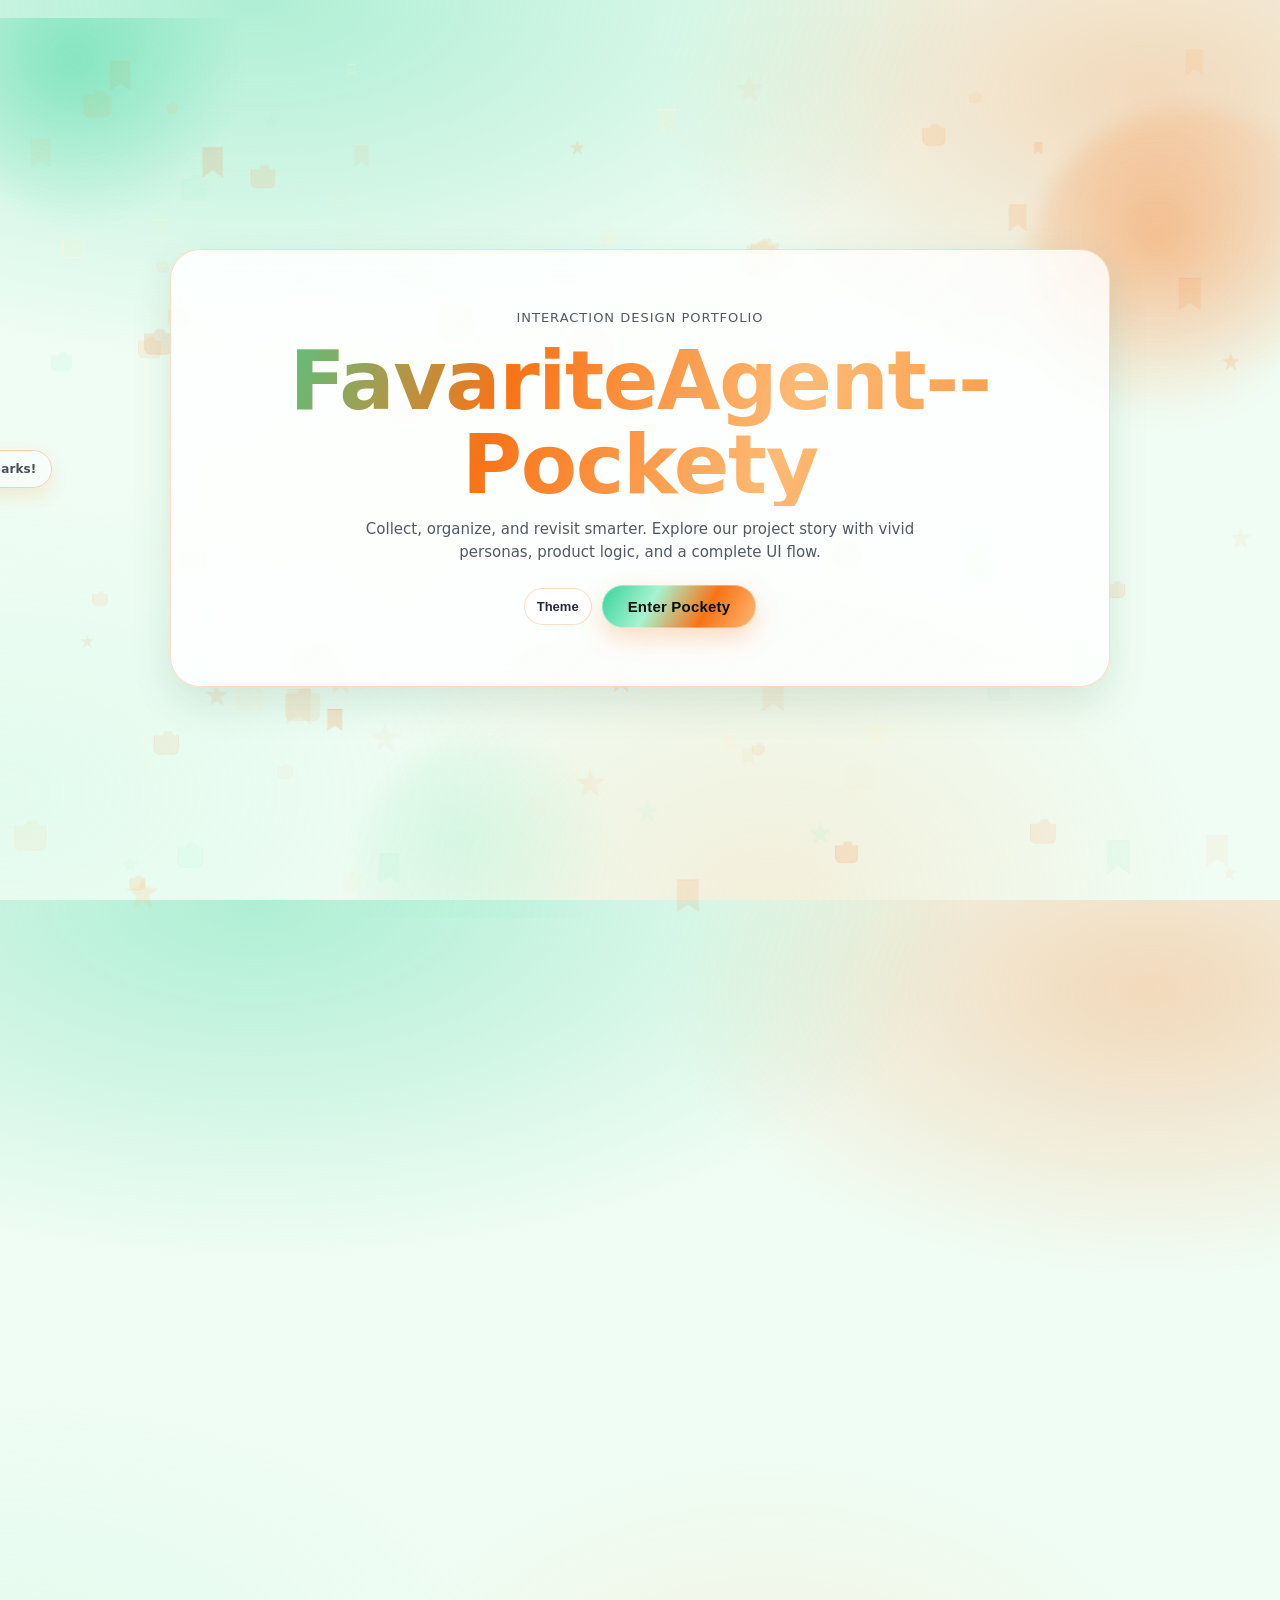
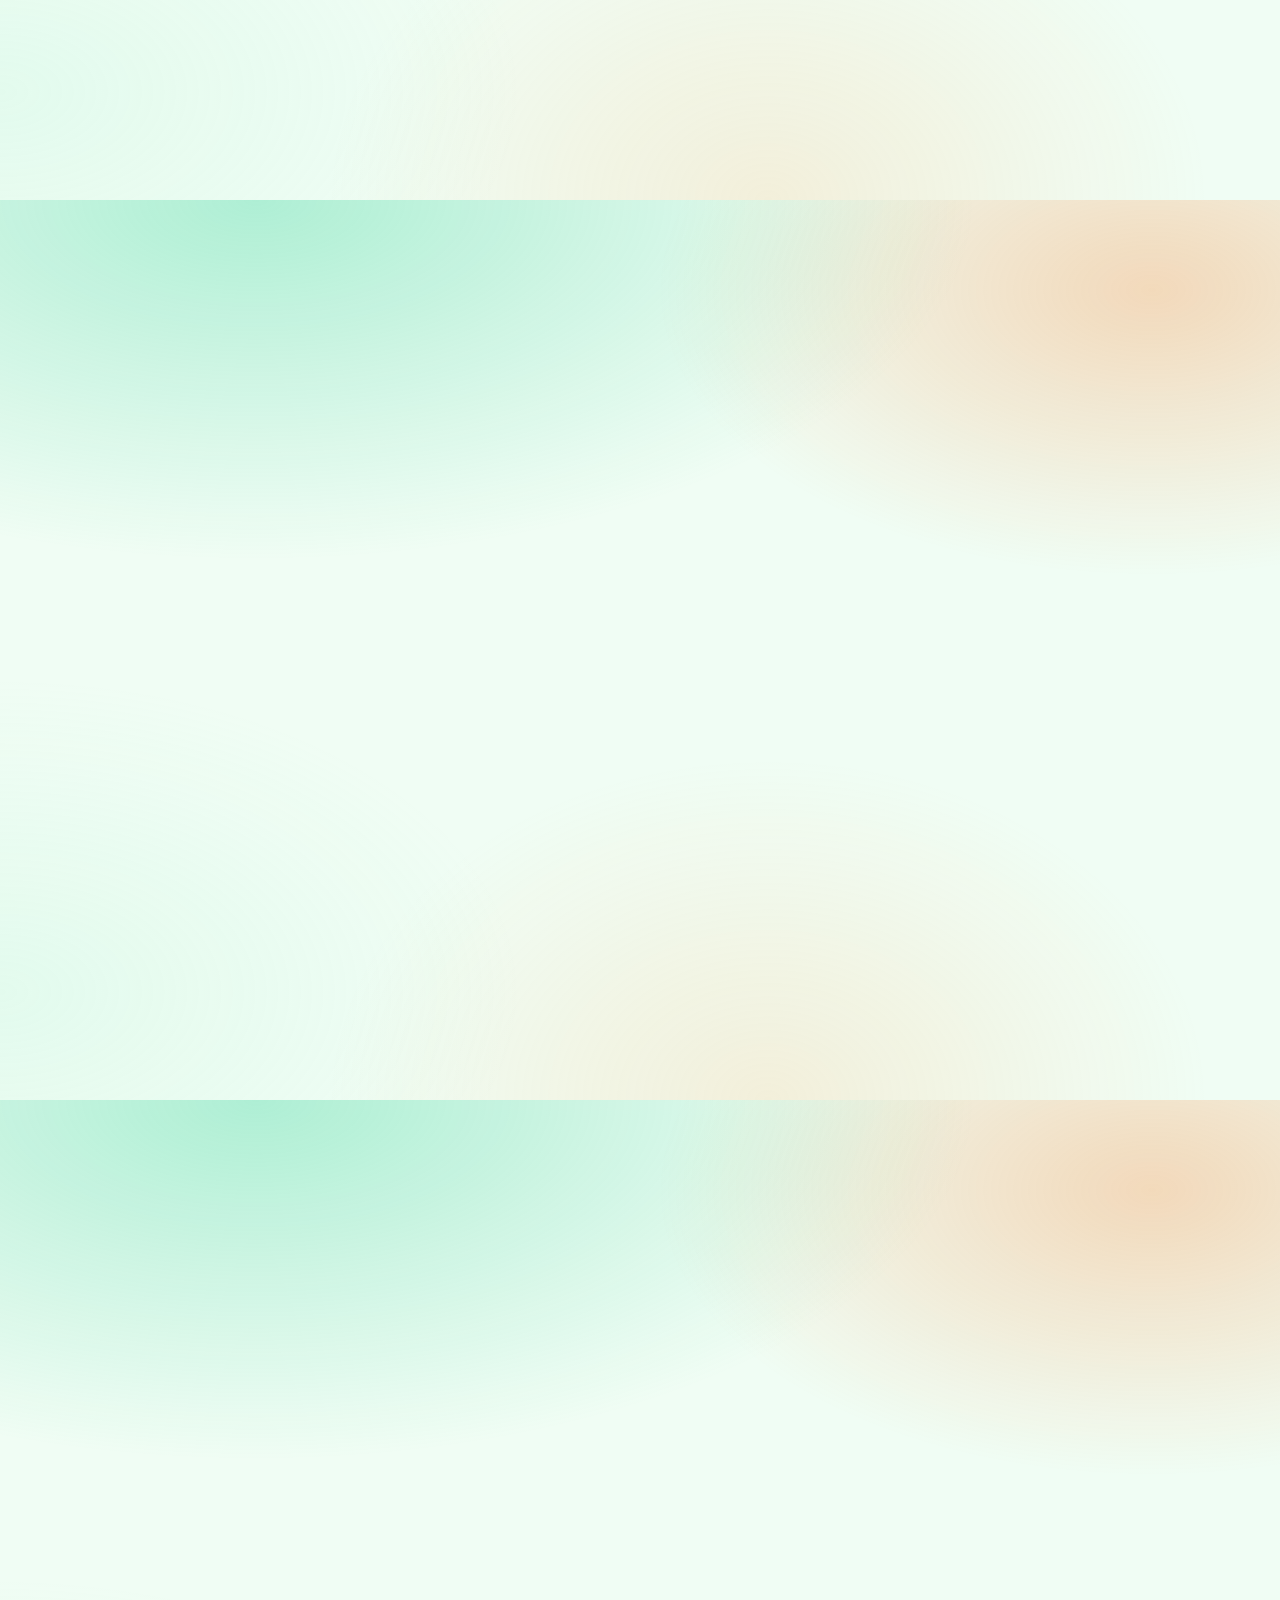
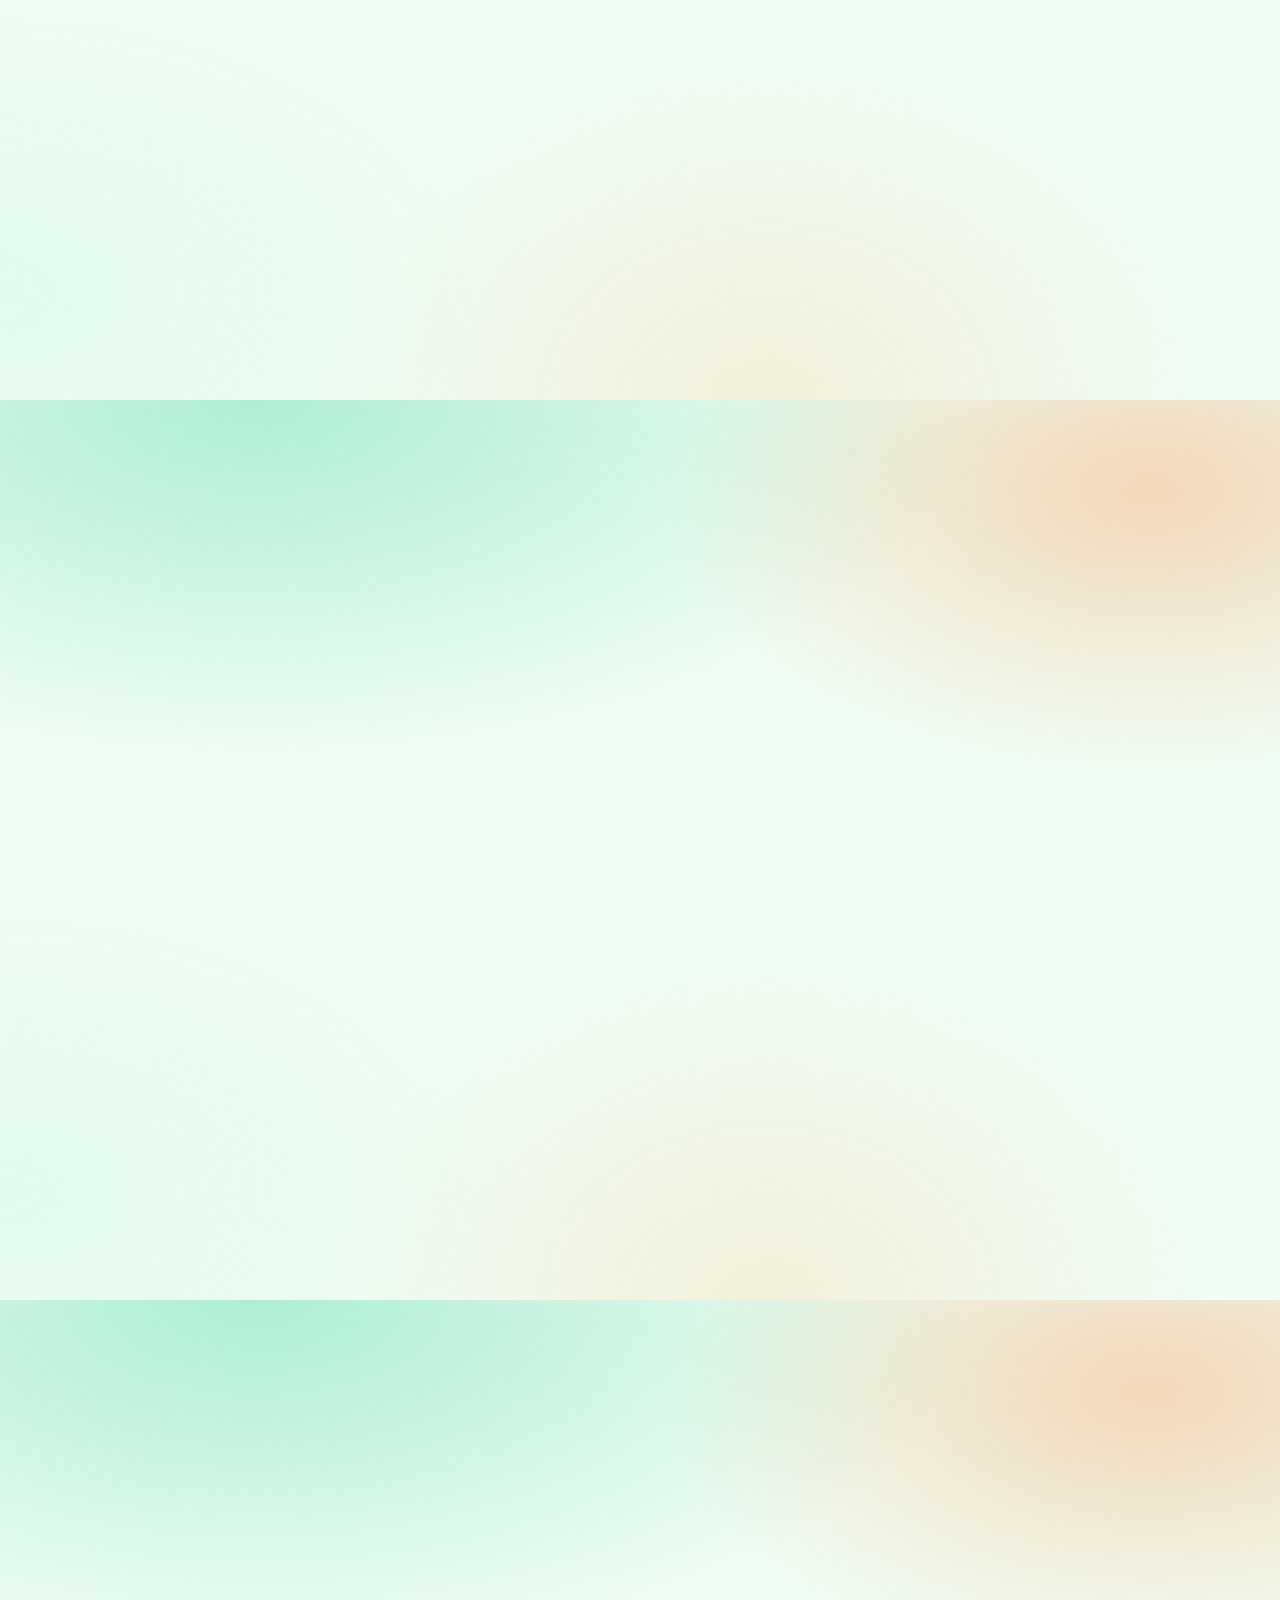
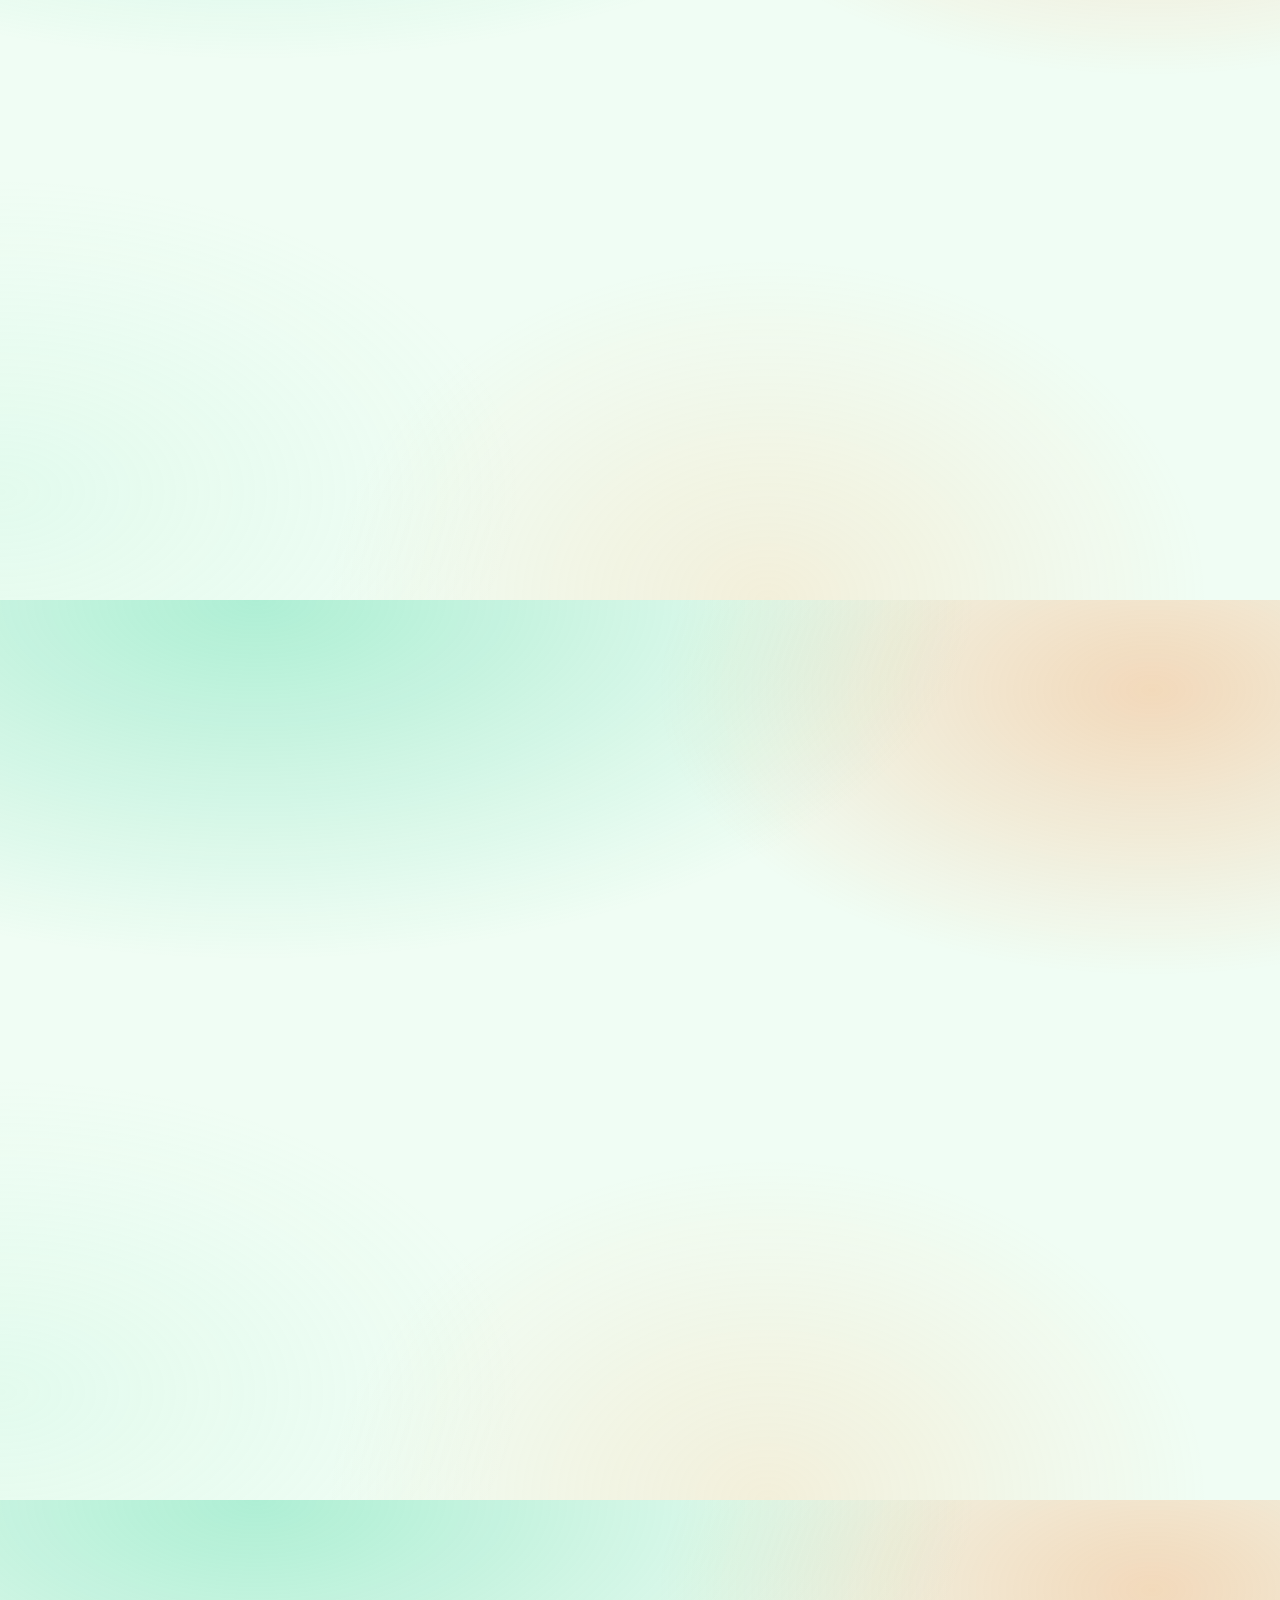
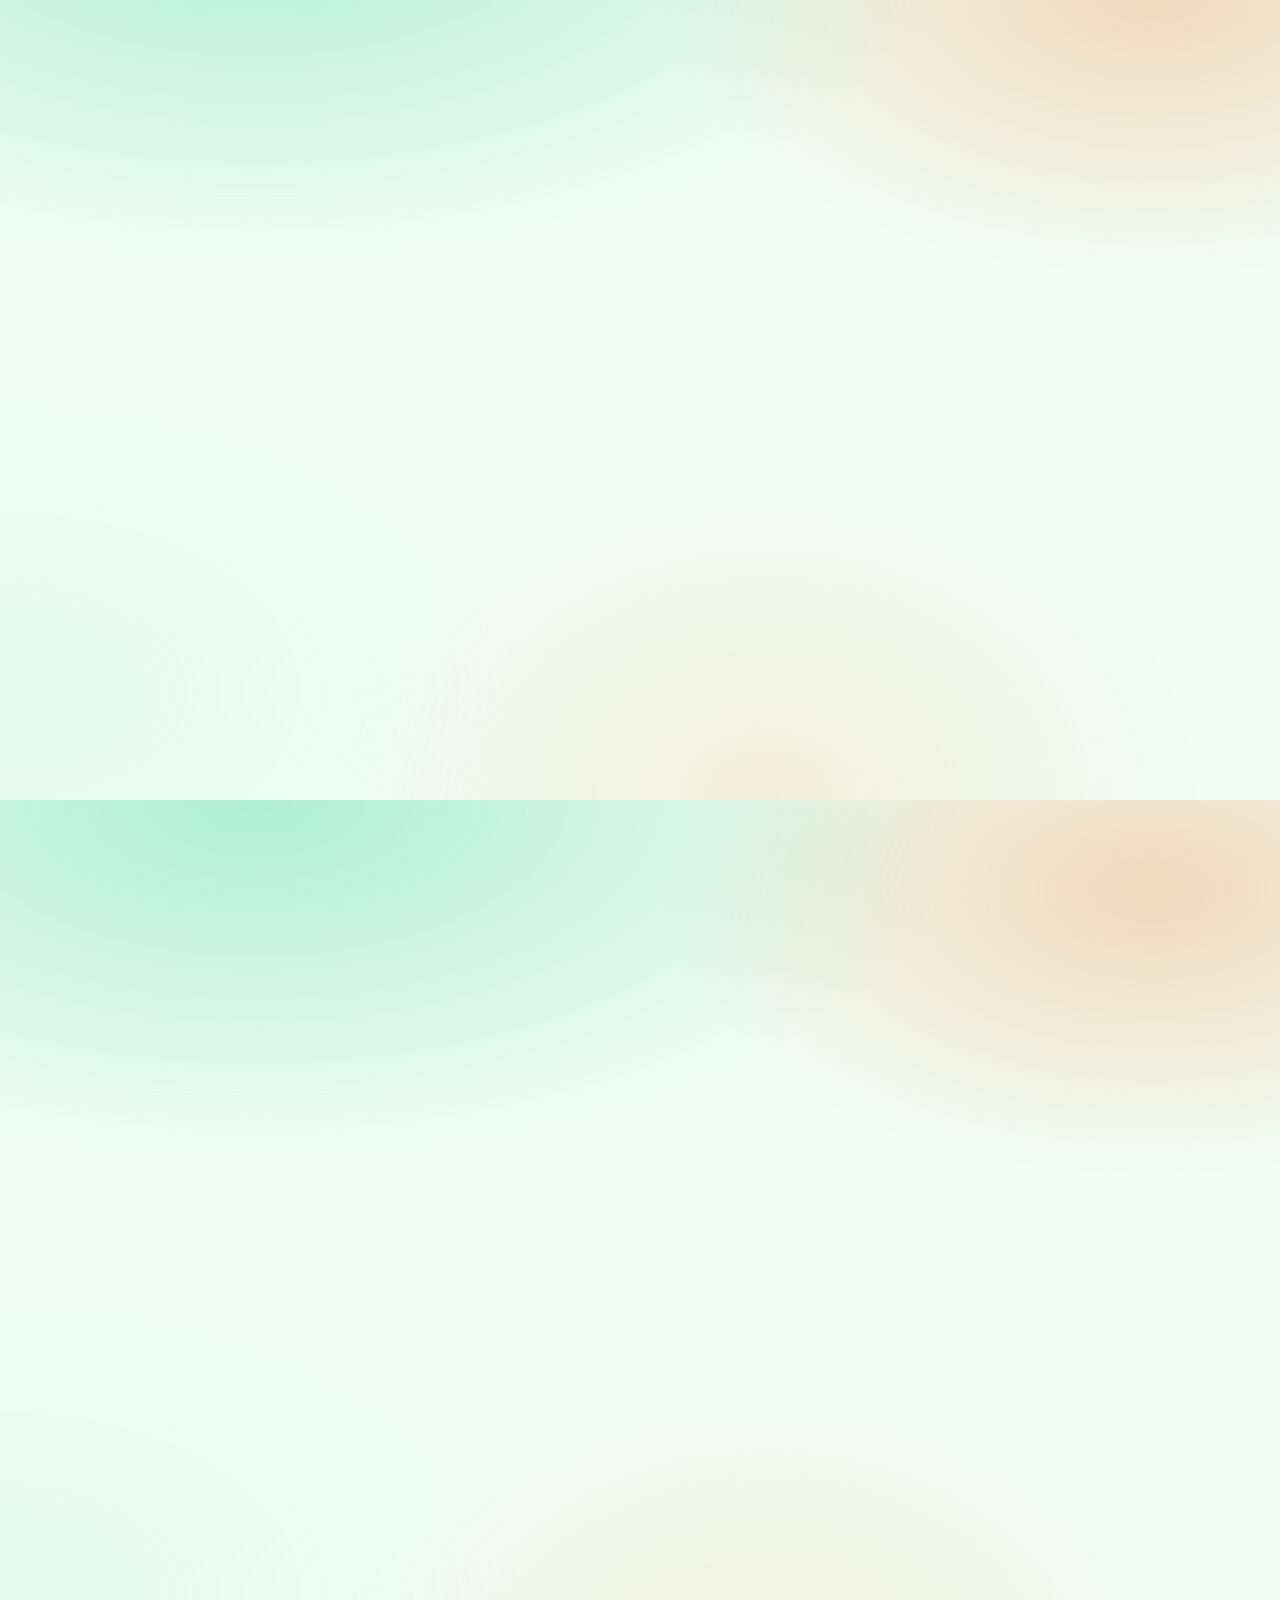
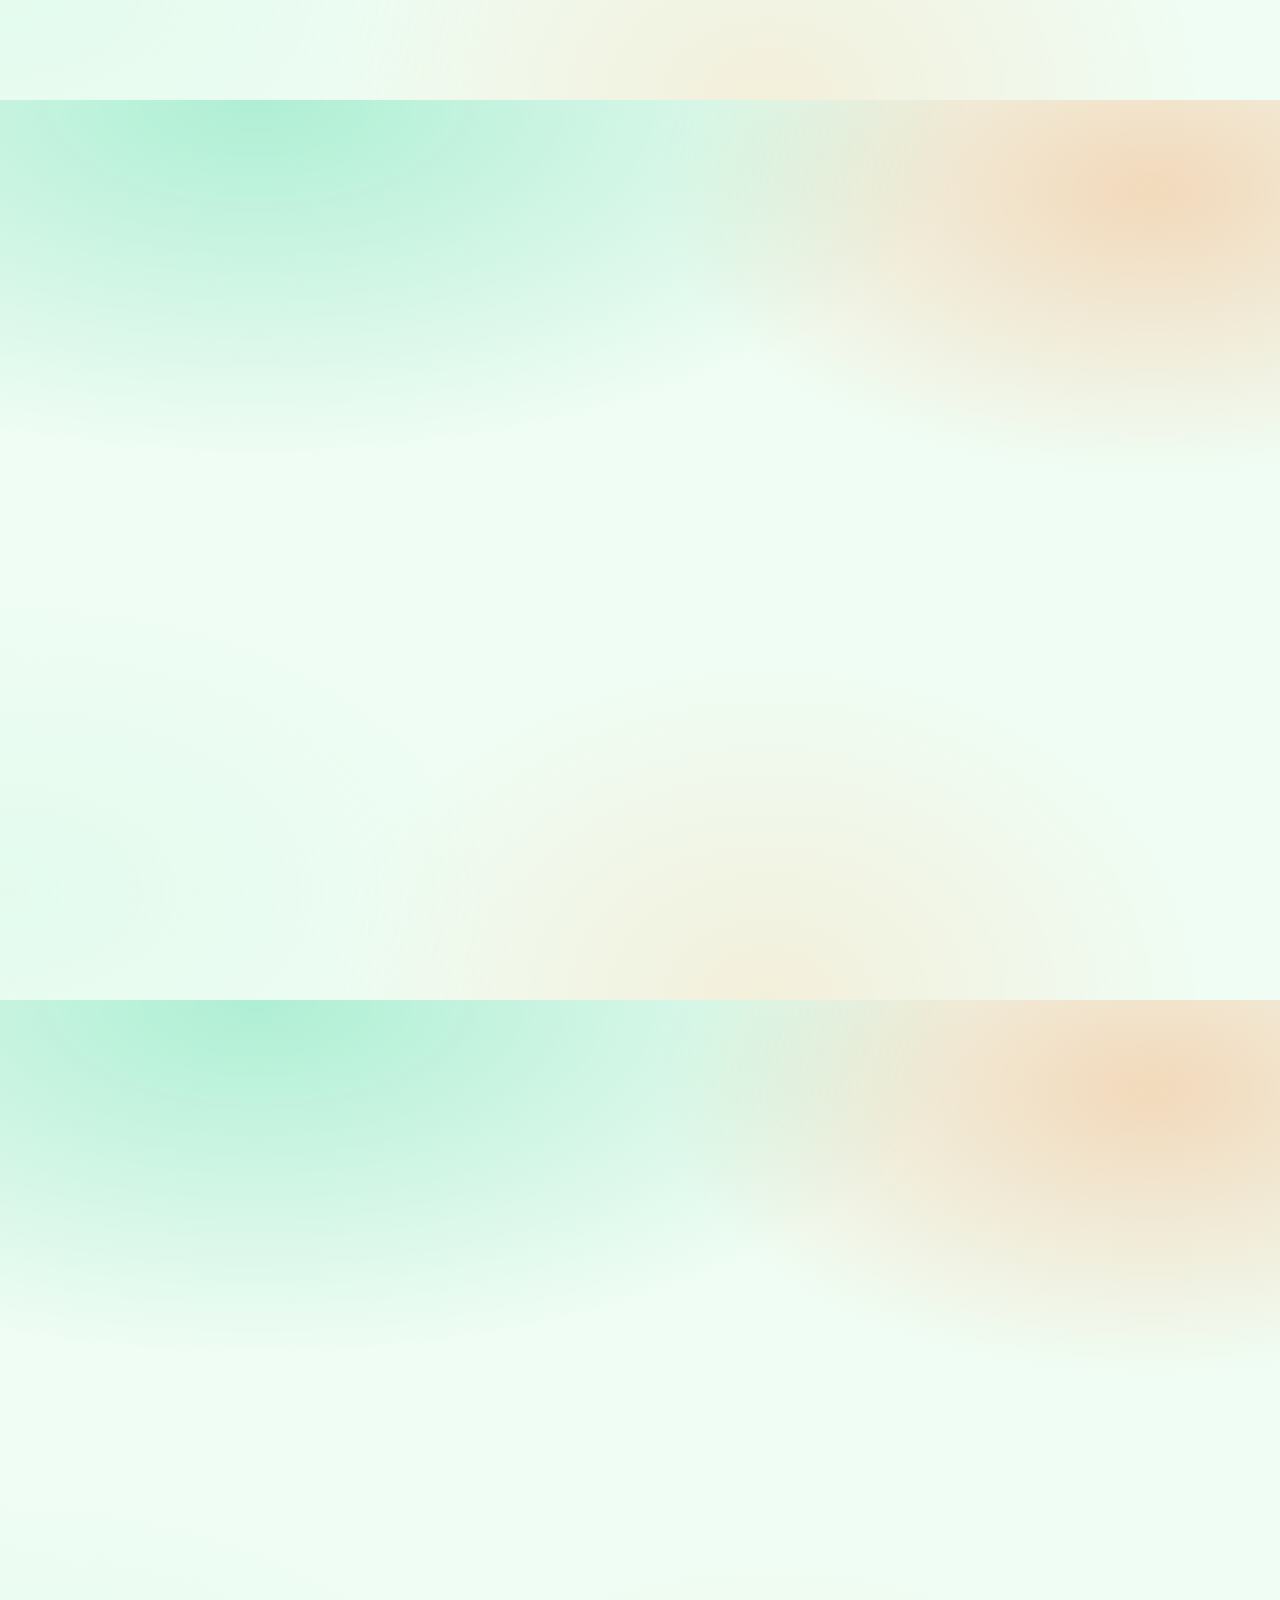
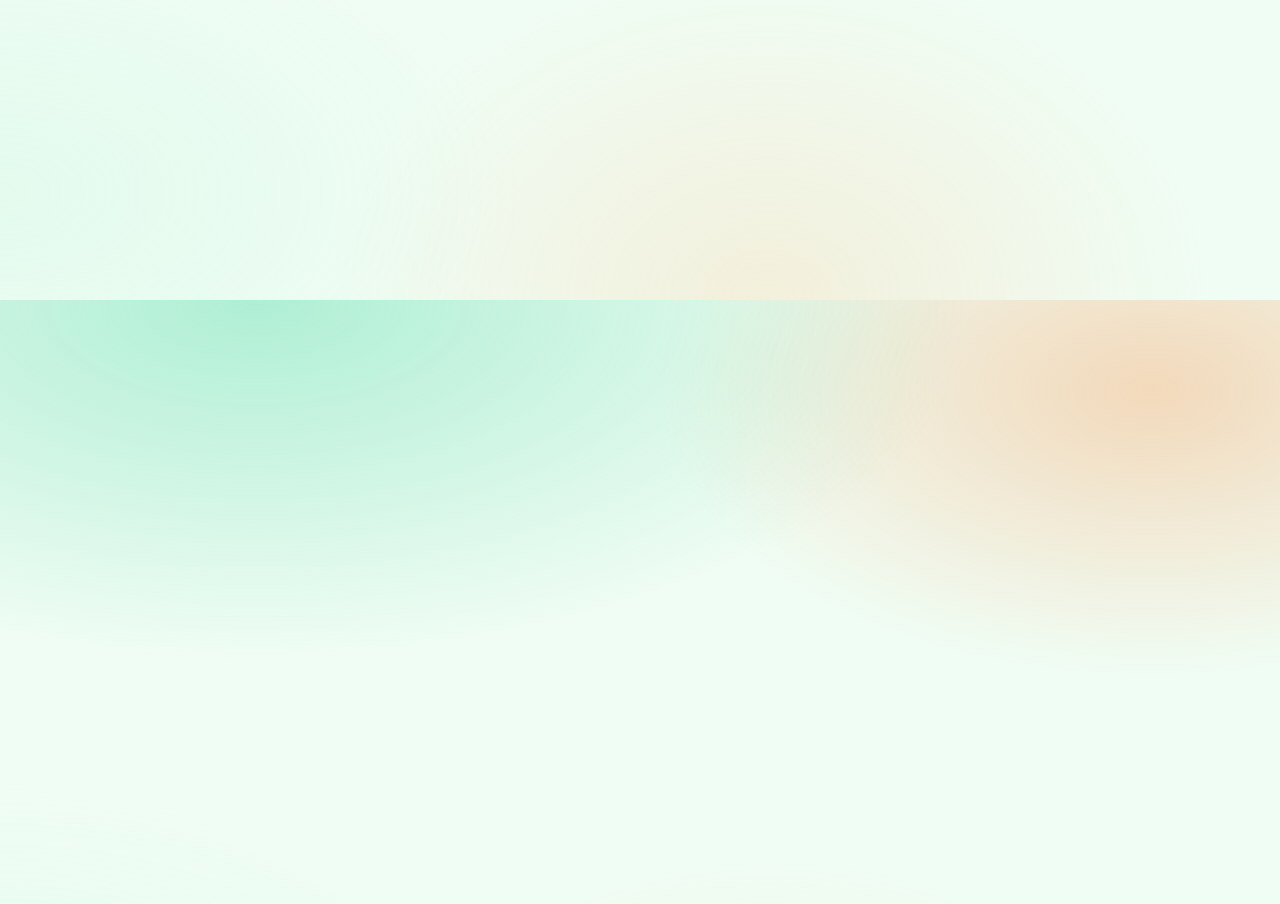
==== index.html @ 37ab57ee "会后修改" ====
<!doctype html>
<html lang="en">
  <head>
    <meta charset="utf-8" />
    <meta name="viewport" content="width=device-width, initial-scale=1" />
    <meta name="color-scheme" content="light dark" />
    <title>D-4 · CPT208 Group</title>
    <meta
      name="description"
      content="CPT208 Interaction Design — Group portfolio homepage with five project sections."
    />

    <link rel="stylesheet" href="./styles.css" />
  </head>

  <body class="is-locked">
    <section class="entry-gate" id="entryGate" aria-label="Entrance">
      <div class="float-field" id="floatField" aria-hidden="true"></div>
      <div class="orb one" aria-hidden="true"></div>
      <div class="orb two" aria-hidden="true"></div>
      <div class="orb three" aria-hidden="true"></div>
      <div class="ad-cloud-layer" aria-hidden="true">
        <span class="ad-cloud" style="--top: 10%; --dur: 28s; --delay: -4s">Do you ever open your saved links?</span>
        <span class="ad-cloud" style="--top: 16%; --dur: 26s; --delay: -13s">Saved once, forgotten forever.</span>
        <span class="ad-cloud" style="--top: 24%; --dur: 30s; --delay: -8s">Your bookmarks are collecting dust.</span>
        <span class="ad-cloud" style="--top: 32%; --dur: 23s; --delay: -16s">When did you last check your favorites?</span>
        <span class="ad-cloud" style="--top: 40%; --dur: 29s; --delay: -6s">So many saves, so few opens.</span>
        <span class="ad-cloud" style="--top: 48%; --dur: 25s; --delay: -19s">Saved but never seen again. Let’s rescue your bookmarks!</span>
        <span class="ad-cloud" style="--top: 57%; --dur: 27s; --delay: -11s">Pockty finds what you saved.</span>
        <span class="ad-cloud" style="--top: 66%; --dur: 31s; --delay: -15s">Your collection, reimagined.</span>
        <span class="ad-cloud" style="--top: 74%; --dur: 24s; --delay: -9s">All your likes, in one pocket.</span>
        <span class="ad-cloud" style="--top: 83%; --dur: 22s; --delay: -18s">Favorites made fun again.</span>
        <span class="ad-cloud" style="--top: 12%; --dur: 21s; --delay: -7s">AI unlocks your saved treasures.</span>
        <span class="ad-cloud" style="--top: 20%; --dur: 27s; --delay: -12s">One question, all your favorites.</span>
        <span class="ad-cloud" style="--top: 28%; --dur: 24s; --delay: -3s">Smart sort for messy collections.</span>
        <span class="ad-cloud" style="--top: 36%; --dur: 26s; --delay: -14s">Weekly digest for your best saves.</span>
        <span class="ad-cloud" style="--top: 44%; --dur: 23s; --delay: -10s">Turn chaos into clear knowledge.</span>
        <span class="ad-cloud" style="--top: 52%; --dur: 29s; --delay: -5s">Saved once, forgotten forever.</span>
        <span class="ad-cloud" style="--top: 60%; --dur: 22s; --delay: -17s">Do you ever open your saved links?</span>
        <span class="ad-cloud" style="--top: 69%; --dur: 28s; --delay: -2s">AI unlocks your saved treasures.</span>
        <span class="ad-cloud" style="--top: 78%; --dur: 25s; --delay: -20s">One question, all your favorites.</span>
        <span class="ad-cloud" style="--top: 87%; --dur: 24s; --delay: -8s">Turn chaos into clear knowledge.</span>
      </div>
      <div class="entry-card">
        <p class="entry-kicker">Interaction Design Portfolio</p>
        <h1 class="entry-title">FavariteAgent--Pockety</h1>
        <p class="entry-desc">
          Collect, organize, and revisit smarter. Explore our project story with vivid personas, product
          logic, and a complete UI flow.
        </p>
        <div class="entry-actions">
          <button class="btn" id="themeBtnEntry" type="button" aria-label="Toggle theme from welcome">
            Theme
          </button>
          <button class="enter-btn" id="enterBtn" type="button">Enter Pockety</button>
        </div>
      </div>
    </section>

    <div class="site-shell" id="siteShell">
      <a class="skip" href="#content">Skip to content</a>
      <div class="float-field float-field--ambient" id="siteFloatField" aria-hidden="true"></div>

      <header>
      <div class="container">
        <div class="topbar">
          <div class="brand" aria-label="Site identity">
            <img class="logo-mark" src="./images_home/127177.PNG" alt="" aria-hidden="true" />
            <div>
              <h1>Group D-4</h1>
              <p>FavoriteAgent-Pockety</p>
            </div>
          </div>
          <nav class="nav-main" aria-label="Primary">
            <a class="navlink" href="#project-timeline">Project Timeline</a>
            <a class="navlink" href="#motivation-research">Motivation &amp; Research</a>
            <a class="navlink" href="#user-requirements">User Requirements</a>
            <a class="navlink" href="#ideation-alternatives">Ideation &amp; Alternatives</a>
            <a class="navlink" href="#technical-implementation">Technical Implementation</a>
            <a class="navlink" href="#evaluation-reflection">Evaluation &amp; Reflection</a>
            <div class="nav-actions">
              <button class="btn" id="backToWelcomeBtn" type="button" aria-label="Back to welcome page">
                Back
              </button>
              <button class="btn" id="themeBtn" type="button" aria-label="Toggle theme">
                <svg viewBox="0 0 24 24" fill="none" aria-hidden="true">
                  <path
                    d="M12 18a6 6 0 1 0 0-12 6 6 0 0 0 0 12Z"
                    stroke="currentColor"
                    stroke-width="2"
                  />
                  <path
                    d="M12 2v2M12 20v2M4 12H2M22 12h-2M5 5l1.5 1.5M17.5 17.5 19 19M19 5l-1.5 1.5M6.5 17.5 5 19"
                    stroke="currentColor"
                    stroke-width="2"
                    stroke-linecap="round"
                  />
                </svg>
                Theme
              </button>
            </div>
          </nav>
        </div>
      </div>
      </header>

      <main id="content">
        <div class="container">
          <p class="unlock-cta unlock-cta--lead">
            <a
              class="unlock-cta__link"
              href="https://pockety-three.vercel.app"
              target="_blank"
              rel="noopener noreferrer"
            >
              <span class="unlock-cta__label">Unlock Me</span><span class="unlock-cta__colon">：</span>
              <span class="unlock-cta__url">https://pockety-three.vercel.app</span>
            </a>
          </p>

          <section id="product-intro" aria-label="Pockety product introduction">
            <div class="section-head">
              <h3>What is Pockety Favorite Agent?</h3>
              <p>A playful AI system for cross-platform favorites digestion</p>
            </div>
            <article class="panel">
              <div class="panel-inner">
                <p class="value">
                  Tired of endlessly saving tutorials, articles, and videos across Bilibili, RedNote, Douyin, and
                  CSDN, only to never revisit your ever-growing collection?
                </p>
                <p class="value">
                  Pockety is an AI-powered favorites management system built to cure modern
                  <strong>Collection Digestion Disorder</strong>. It automatically syncs and categorizes cross-platform
                  saved content, generates personalized weekly knowledge digests and audio summaries, builds an
                  interactive visualized knowledge graph from scattered favorites, and lets users chat and ask
                  questions directly over their own saved library with advanced RAG-powered AI.
                </p>
                <p class="value">
                  Designed with a human-centric and playful experience, Pockety transforms idle "save and forget"
                  clutter into an organized, actively growing personal knowledge base, making learning effortless and
                  efficient.
                </p>
              </div>
            </article>
          </section>

          <section id="members" aria-label="Team members">
            <div class="section-head">
              <h3 id="three-playful-requirements-heading">Three Playful Requirements</h3>
            </div>
            <div
              class="pockety-feature-cards"
              role="region"
              aria-labelledby="three-playful-requirements-heading"
            >
              <article class="pockety-feature-card">
                <h4 class="pockety-feature-card__title">
                  <span class="pockety-feature-card__icon" aria-hidden="true">🧠</span>
                  AI Agent Q&amp;A
                </h4>
                <p class="pockety-feature-card__body">
                  Not just search — it's a little knowledge buddy. It answers your saved content in a playful,
                  conversational tone. Turning "dig through my favorites" into "just ask."
                </p>
                <blockquote class="pockety-feature-card__quote">
                  <p>
                    <em>"What did that Bilibili tutorial say again?" — Just ask Pockety.</em>
                  </p>
                </blockquote>
              </article>
              <article class="pockety-feature-card">
                <h4 class="pockety-feature-card__title">
                  <span class="pockety-feature-card__icon" aria-hidden="true">🏷️</span>
                  AI-Powered Smart Categorization
                </h4>
                <p class="pockety-feature-card__body">
                  No more messy collections. The system automatically tags your links, notes, and videos, then presents
                  them in a cute floating-card interface. Organizing becomes surprisingly enjoyable.
                </p>
                <blockquote class="pockety-feature-card__quote">
                  <p><em>From "save and forget" to "feels good to look at."</em></p>
                </blockquote>
              </article>
              <article class="pockety-feature-card">
                <h4 class="pockety-feature-card__title">
                  <span class="pockety-feature-card__icon" aria-hidden="true">📊</span>
                  Playful Weekly Report
                </h4>
                <p class="pockety-feature-card__body">
                  See what you saved, what you missed — visualized in soft cloud-shaped charts. It turns boring stats into
                  a lighthearted weekly ritual.
                </p>
                <blockquote class="pockety-feature-card__quote">
                  <p>
                    <em>Not to stress you out. Just a gentle reminder: "Your saved world just grew a little bigger."</em>
                  </p>
                </blockquote>
              </article>
            </div>

            <div class="members-grid" role="list">
              <article class="member-card member-pink" role="listitem">
                <div class="member-card-inner">
                  <div class="member-face member-face-front">
                    <div class="id-strip">ID card</div>
                    <div class="member-avatar" aria-hidden="true">
                      <img src="./images_home/jingxuan-weng.png" alt="" loading="lazy" decoding="async" />
                    </div>
                    <p class="name">Jingxuan Weng</p>
                    <p class="meta">2364452</p>
                    <p class="desc"><strong>Slogan:</strong> 孤的胜你们已经见过了，孤的败</p>
                    <p class="flip-hint">Flip to see more</p>
                  </div>
                  <div class="member-face member-face-back">
                    <div class="id-strip">ID card</div>
                    <p class="desc"><strong>Intro:</strong> UI Designer / Front-end Developer</p>
                    <p class="desc">
                      <strong>Responsibility:</strong> Designed the project UI in Figma, assisted in poster creation, and developed the Process
                      Portfolio website on GitHub.
                    </p>
                  </div>
                </div>
              </article>

              <article class="member-card member-blue" role="listitem">
                <div class="member-card-inner">
                  <div class="member-face member-face-front">
                    <div class="id-strip">ID card</div>
                    <div class="member-avatar" aria-hidden="true">
                      <img src="./images_home/haotian-ma.png" alt="" loading="lazy" decoding="async" />
                    </div>
                    <p class="name">Haotian Ma</p>
                    <p class="meta">2361009</p>
                    <p class="desc"><strong>Slogan:</strong> 每一位成功人士的背后都有一条脊椎</p>
                    <p class="flip-hint">Flip to see more</p>
                  </div>
                  <div class="member-face member-face-back">
                    <div class="id-strip">ID card</div>
                    <p class="desc"><strong>Intro:</strong> Back-end Developer</p>
                    <p class="desc">
                      <strong>Responsibility:</strong> Implemented back-end code, fine-tuned, handled front-end and back-end integration, adapted
                      LLM to fit the project theme, assisted in poster creation, and conducted preliminary research on relevant products and
                      technologies.
                    </p>
                  </div>
                </div>
              </article>

              <article class="member-card member-yellow" role="listitem">
                <div class="member-card-inner">
                  <div class="member-face member-face-front">
                    <div class="id-strip">ID card</div>
                    <div class="member-avatar" aria-hidden="true">
                      <img src="./images_home/zeyu-yin.png" alt="" loading="lazy" decoding="async" />
                    </div>
                    <p class="name">Zeyu Yin</p>
                    <p class="meta">2360955</p>
                    <p class="desc"><strong>Slogan:</strong>有时候没有slogan也是一种slogan</p>
                    <p class="flip-hint">Flip to see more</p>
                  </div>
                  <div class="member-face member-face-back">
                    <div class="id-strip">ID card</div>
                    <p class="desc"><strong>Intro:</strong> UI Designer / Portfolio Editor</p>
                    <p class="desc">
                      <strong>Responsibility:</strong> Designed the project UI in Figma, wrote and integrated the
                      content of the Process Portfolio, assisted in poster creation, and participated in project testing.
                    </p>
                  </div>
                </div>
              </article>

              <article class="member-card member-green" role="listitem">
                <div class="member-card-inner">
                  <div class="member-face member-face-front">
                    <div class="id-strip">ID card</div>
                    <div class="member-avatar" aria-hidden="true">
                      <img src="./images_home/hongming-guo.png" alt="" loading="lazy" decoding="async" />
                    </div>
                    <p class="name">Hongming Guo</p>
                    <p class="meta">2362959</p>
                    <p class="desc"><strong>Slogan:</strong>Doctor...Docter...</p>
                    <p class="flip-hint">Flip to see more</p>
                  </div>
                  <div class="member-face member-face-back">
                    <div class="id-strip">ID card</div>
                    <p class="desc"><strong>Intro:</strong> Team Leader</p>
                    <p class="desc">
                      <strong>Responsibility:</strong> Coordinated project progress, conducted user research, completed poster design & production & video demo, led project testing, and took charge of poster design and production.
                    </p>
                  </div>
                </div>
              </article>
            </div>
          </section>

          <section id="project-timeline" class="home-module" aria-labelledby="project-timeline-heading">
            <div class="section-head">
              <h3 id="project-timeline-heading">Project Timeline</h3>
              <p>Weekly milestones across the module</p>
            </div>

            <div class="process-timeline" role="region" aria-label="Weekly project timeline">
              <div class="process-timeline__stage">
                <svg
                  class="process-timeline__svg"
                  viewBox="-80 -125 1160 438"
                  preserveAspectRatio="none"
                  focusable="false"
                  role="group"
                  aria-label="Timeline curve with weekly milestones"
                >
                  <defs>
                    <linearGradient id="processTimelineStroke" x1="0" y1="0" x2="1" y2="0" gradientUnits="objectBoundingBox">
                      <stop offset="0%" stop-color="#34d399" />
                      <stop offset="45%" stop-color="#6366f1" />
                      <stop offset="100%" stop-color="#f97316" />
                    </linearGradient>
                    <marker
                      id="processTimelineArrowEnd"
                      viewBox="0 0 10 10"
                      refX="9"
                      refY="5"
                      markerWidth="7"
                      markerHeight="7"
                      orient="auto"
                      markerUnits="strokeWidth"
                    >
                      <path class="process-timeline__svg-arrowhead" d="M 0 0 L 10 5 L 0 10 Z" />
                    </marker>
                  </defs>
                  
                  <path
                    class="process-timeline__curve-bg"
                    fill="none"
                    stroke="url(#processTimelineStroke)"
                    stroke-width="12"
                    stroke-linecap="round"
                    stroke-linejoin="round"
                    opacity="0.12"
                    d="M 40.00,58.40 L 54.60,53.46 L 69.21,50.63 L 83.81,50.08 L 98.41,51.83 L 113.02,55.79 L 127.62,61.75 L 142.22,69.40 L 156.83,78.33 L 171.43,88.09 L 186.03,98.16 L 200.63,108.01 L 215.24,117.13 L 229.84,125.04 L 244.44,131.31 L 259.05,135.64 L 273.65,137.78 L 288.25,137.63 L 302.86,135.19 L 317.46,130.60 L 332.06,124.09 L 346.67,116.00 L 361.27,106.76 L 375.87,96.85 L 390.48,86.79 L 405.08,77.11 L 419.68,68.32 L 434.29,60.86 L 448.89,55.15 L 463.49,51.47 L 478.10,50.02 L 492.70,50.87 L 507.30,53.98 L 521.90,59.19 L 536.51,66.22 L 551.11,74.71 L 565.71,84.21 L 580.32,94.22 L 594.92,104.22 L 609.52,113.68 L 624.13,122.11 L 638.73,129.07 L 653.33,134.20 L 667.94,137.21 L 682.54,137.96 L 697.14,136.41 L 711.75,132.64 L 726.35,126.84 L 740.95,119.33 L 755.56,110.48 L 770.16,100.77 L 784.76,90.71 L 799.37,80.82 L 813.97,71.62 L 828.57,63.59 L 843.17,57.16 L 857.78,52.65 L 872.38,50.31 L 886.98,50.26 L 901.59,52.51 L 916.19,56.92 L 930.79,63.28 L 945.40,71.24 L 960.00,80.40"
                  />
                  <path
                    class="process-timeline__curve"
                    fill="none"
                    stroke="url(#processTimelineStroke)"
                    stroke-width="3.25"
                    stroke-linecap="round"
                    stroke-linejoin="round"
                    d="M 40.00,58.40 L 54.60,53.46 L 69.21,50.63 L 83.81,50.08 L 98.41,51.83 L 113.02,55.79 L 127.62,61.75 L 142.22,69.40 L 156.83,78.33 L 171.43,88.09 L 186.03,98.16 L 200.63,108.01 L 215.24,117.13 L 229.84,125.04 L 244.44,131.31 L 259.05,135.64 L 273.65,137.78 L 288.25,137.63 L 302.86,135.19 L 317.46,130.60 L 332.06,124.09 L 346.67,116.00 L 361.27,106.76 L 375.87,96.85 L 390.48,86.79 L 405.08,77.11 L 419.68,68.32 L 434.29,60.86 L 448.89,55.15 L 463.49,51.47 L 478.10,50.02 L 492.70,50.87 L 507.30,53.98 L 521.90,59.19 L 536.51,66.22 L 551.11,74.71 L 565.71,84.21 L 580.32,94.22 L 594.92,104.22 L 609.52,113.68 L 624.13,122.11 L 638.73,129.07 L 653.33,134.20 L 667.94,137.21 L 682.54,137.96 L 697.14,136.41 L 711.75,132.64 L 726.35,126.84 L 740.95,119.33 L 755.56,110.48 L 770.16,100.77 L 784.76,90.71 L 799.37,80.82 L 813.97,71.62 L 828.57,63.59 L 843.17,57.16 L 857.78,52.65 L 872.38,50.31 L 886.98,50.26 L 901.59,52.51 L 916.19,56.92 L 930.79,63.28 L 945.40,71.24 L 960.00,80.40"
                  />
                  <!-- 靠上的节点：箭头向下指入下方框；靠下的节点：箭头向上指入上方框（分界 y≈94） -->
                  <g class="process-timeline__callouts">
                    <!-- Week 2–3：靠上 → 下方框 -->
                    <g class="process-timeline__note-cluster">
                      <rect class="process-timeline__svg-note" x="-72" y="198" width="228" height="108" rx="10" ry="10" />
                      <foreignObject x="-72" y="198" width="228" height="108">
                        <div xmlns="http://www.w3.org/1999/xhtml" class="process-timeline__note-html">
                          <ul>
                            <li>Brainstorming, discussing and finalising the chosen topic</li>
                            <li>Creating the GitHub.io website for the Process Portfolio</li>
                            <li>Researching academic papers and commercial products</li>
                            <li>Developing user personas and user journey maps</li>
                            <li>Defining three "playful" requirements</li>
                          </ul>
                        </div>
                      </foreignObject>
                    </g>
                    <line
                      class="process-timeline__svg-arrow"
                      x1="40"
                      y1="65.4"
                      x2="40"
                      y2="198"
                      marker-end="url(#processTimelineArrowEnd)"
                    />
                    <!-- Week 4：靠下 → 上方框 -->
                    <g class="process-timeline__note-cluster">
                      <rect class="process-timeline__svg-note" x="159.65" y="-115" width="228" height="105" rx="10" ry="10" />
                      <foreignObject x="159.65" y="-115" width="228" height="105">
                        <div xmlns="http://www.w3.org/1999/xhtml" class="process-timeline__note-html">
                          <ul>
                            <li>Completing the "Crazy Eights" sketches</li>
                            <li>Comparing 2–3 design alternatives</li>
                            <li>Building the low-fidelity prototype</li>
                            <li>Conducting real user interviews (Evidence of Life)</li>
                          </ul>
                        </div>
                      </foreignObject>
                    </g>
                    <line
                      class="process-timeline__svg-arrow"
                      x1="273.65"
                      y1="130.78"
                      x2="273.65"
                      y2="-10"
                      marker-end="url(#processTimelineArrowEnd)"
                    />
                    <!-- Week 5–6：靠上 → 下方框 -->
                    <g class="process-timeline__note-cluster">
                      <rect class="process-timeline__svg-note" x="364.1" y="198" width="228" height="108" rx="10" ry="10" />
                      <foreignObject x="364.1" y="198" width="228" height="108">
                        <div xmlns="http://www.w3.org/1999/xhtml" class="process-timeline__note-html">
                          <ul>
                            <li>Completing the poster draft</li>
                            <li>Drawing the system architecture diagram</li>
                            <li>Starting back-end development</li>
                            <li>Starting high-fidelity web development</li>
                          </ul>
                        </div>
                      </foreignObject>
                    </g>
                    <line
                      class="process-timeline__svg-arrow"
                      x1="478.1"
                      y1="57.02"
                      x2="478.1"
                      y2="198"
                      marker-end="url(#processTimelineArrowEnd)"
                    />
                    <!-- Week 7–8：靠下 → 上方框 -->
                    <g class="process-timeline__note-cluster">
                      <rect class="process-timeline__svg-note" x="568.54" y="-120" width="228" height="110" rx="10" ry="10" />
                      <foreignObject x="568.54" y="-120" width="228" height="110">
                        <div xmlns="http://www.w3.org/1999/xhtml" class="process-timeline__note-html">
                          <ul>
                            <li>Completing initial development and conducting the first round of usability testing</li>
                            <li>Making iterative refinements based on user feedback</li>
                          </ul>
                        </div>
                      </foreignObject>
                    </g>
                    <line
                      class="process-timeline__svg-arrow"
                      x1="682.54"
                      y1="130.96"
                      x2="682.54"
                      y2="-10"
                      marker-end="url(#processTimelineArrowEnd)"
                    />
                    <!-- Week 9–10：靠上 → 下方框 -->
                    <g class="process-timeline__note-cluster">
                      <rect class="process-timeline__svg-note" x="846" y="198" width="228" height="100" rx="10" ry="10" />
                      <foreignObject x="846" y="198" width="228" height="100">
                        <div xmlns="http://www.w3.org/1999/xhtml" class="process-timeline__note-html">
                          <ul>
                            <li>Delivering and deploying the final system</li>
                            <li>Producing a 2-minute CHI-style teaser video</li>
                            <li>Completing the final Process Portfolio</li>
                          </ul>
                        </div>
                      </foreignObject>
                    </g>
                    <line
                      class="process-timeline__svg-arrow"
                      x1="960"
                      y1="87.4"
                      x2="960"
                      y2="198"
                      marker-end="url(#processTimelineArrowEnd)"
                    />
                  </g>
                  <!-- 节点与折线共用 viewBox 坐标：四极值点 + 终点 -->
                  <g class="process-timeline__markers">
                    <text class="process-timeline__svg-week" x="40" y="42.4">Week 2–3</text>
                    <circle class="process-timeline__svg-dot" cx="40" cy="58.4" r="7" />
                    <text class="process-timeline__svg-week" x="273.65" y="121.78">Week 4</text>
                    <circle class="process-timeline__svg-dot" cx="273.65" cy="137.78" r="7" />
                    <text class="process-timeline__svg-week" x="478.1" y="34">Week 5–6</text>
                    <circle class="process-timeline__svg-dot" cx="478.1" cy="50.02" r="7" />
                    <text class="process-timeline__svg-week" x="682.54" y="121.96">Week 7–8</text>
                    <circle class="process-timeline__svg-dot" cx="682.54" cy="137.96" r="7" />
                    <text class="process-timeline__svg-week" x="960" y="64.4">Week 9–10</text>
                    <circle class="process-timeline__svg-dot" cx="960" cy="80.4" r="7" />
                  </g>
                </svg>
              </div>
            </div>
          </section>

          <section id="motivation-research" class="home-module" aria-labelledby="motivation-research-heading">
            <div class="section-head">
              <h3 id="motivation-research-heading">Motivation &amp; Research</h3>
              <p>Why the problem matters, where existing work falls short, and who we serve</p>
            </div>
            <article class="panel">
              <div class="panel-inner">
                <p class="value">This section explains why the problem matters, where existing work falls short, and who our key stakeholders are.</p>
              </div>
            </article>

            <div class="section-head">
              <h4>The Spark: Why This Matters?</h4>
              <p>From excessive saving to poor digestion</p>
            </div>
            <article class="panel">
              <div class="panel-inner">
                <p class="value">
                  In the current era of severe information overload, college students extensively consume fragmented content from WeChat, Douyin, RedNote, and Bilibili daily. They frequently save articles, videos, notes and resources to platform favorites with the positive expectation of reviewing, learning and digesting these materials later. Nevertheless, long-term observations and surveys among student groups reveal an extremely common issue: most saved favorite content is never reopened, read or learned. Instead, it gradually accumulates as useless digital garbage, forming a typical Collection-Digestion Disorder.
                </p>
                <p class="value">
                  This gap between active collection and passive abandonment causes serious waste of information resources, weakens learning efficiency, and leads to fragmented, disorganized personal knowledge. Existing tools either focus on simple bookmark storage or lack playful automated digestion mechanisms. Therefore, our team chooses this user-centric intelligent knowledge management track. We aim to develop Pockety (FavoriteAgent) to unify cross-platform favorites, automate content organization, provide playful periodic digests, and build a queryable personal knowledge base, fundamentally solving Collection-Digestion Disorder and turning dormant collections into usable knowledge for college students.
                </p>
              </div>
            </article>

            <div class="section-head">
              <h4>What's Missing in the Wild?</h4>
              <p>Literature and product benchmark analysis</p>
            </div>

            <article class="panel">
              <div class="panel-inner">
                <h4>1. Research Literature</h4>

                <div class="table-wrap research-lit-table-wrap">
                  <table class="contrib-table research-lit-table">
                    <thead>
                      <tr>
                        <th scope="col">Paper Title</th>
                        <th scope="col">Did Well</th>
                        <th scope="col">Missed</th>
                      </tr>
                    </thead>
                    <tbody>
                      <tr>
                        <td>
                          <strong>1.1 Knowledge Graph Generation and Application for Unstructured Data Using Data Processing Pipeline</strong>
                        </td>
                        <td>
                          Multi-modal entity and relation extraction for text, image, and video.<br />
                          User-interest-aware semantic tagging and deduplication.<br />
                          Cross-source knowledge fusion to reduce redundancy.
                        </td>
                        <td>
                          No audio/podcast generation for commuting scenarios.<br />
                          No spaced-repetition memory-card scheduling.<br />
                          No real-time crawling for major Chinese platforms (Douyin / Xiaohongshu / Bilibili).
                        </td>
                      </tr>
                      <tr>
                        <td>
                          <strong>1.2 Retrieval-augmented generation for educational application: A systematic survey</strong>
                        </td>
                        <td>
                          Context-aware retrieval improves RAG answer accuracy.<br />
                          Dynamic incremental updates for newly saved content.<br />
                          Personalized summarization adjusted to user expertise.
                        </td>
                        <td>
                          No visualized knowledge-graph presentation.<br />
                          No automatic flashcard generation for hard knowledge.<br />
                          No batch processing for daily favorites digest.
                        </td>
                      </tr>
                      <tr>
                        <td>
                          <strong>1.3 Personalized Language Learning Using Spaced Repetition Scheduling</strong>
                        </td>
                        <td>
                          Forgetting-aware tracing combines deep learning and memory modeling.<br />
                          RL-based scheduling optimizes review timing from real feedback.<br />
                          Real-world validation shows measurable gains on language-learning datasets.
                        </td>
                        <td>
                          Narrow scope: mainly for language learning, not general knowledge management.<br />
                          No multi-modal support for audio output or knowledge-graph visualization.<br />
                          No platform integration with Douyin / Xiaohongshu / Bilibili.
                        </td>
                      </tr>
                    </tbody>
                  </table>
                </div>
              </div>
            </article>

            <article class="panel" style="margin-top: 14px">
              <div class="panel-inner">
                <h4>2. Product Benchmark</h4>

                <div class="table-wrap product-benchmark-table-wrap">
                  <table class="contrib-table product-benchmark-table">
                    <thead>
                      <tr>
                        <th scope="col">Product</th>
                        <th scope="col">Did Well</th>
                        <th scope="col">Missed</th>
                      </tr>
                    </thead>
                    <tbody>
                      <tr>
                        <td><strong>2.1 NotebookLM (Google)</strong></td>
                        <td>
                          High-quality AI audio overviews and dialogue-style podcasts.<br />
                          Strong source-grounded RAG with low hallucination risk.<br />
                          Cross-document relation mining.
                        </td>
                        <td>
                          No native support for Douyin / Xiaohongshu / Bilibili.<br />
                          No automatic memory/flashcard generation.<br />
                          No interactive visual knowledge graph.
                        </td>
                      </tr>
                      <tr>
                        <td><strong>2.2 Karakeep</strong></td>
                        <td>
                          Self-hosted privacy and full webpage archiving.<br />
                          AI auto-tagging and full-text search across formats.<br />
                          Video support via yt-dlp for Bilibili-like sources.
                        </td>
                        <td>
                          No built-in TTS podcast generation.<br />
                          No spaced-repetition flashcard system.<br />
                          Weak knowledge graph, mainly tag-based association.
                        </td>
                      </tr>
                      <tr>
                        <td><strong>2.3 Cubox</strong></td>
                        <td>
                          Strong WeChat ecosystem integration.<br />
                          Mature RAG full-library natural language QA.<br />
                          Link snapshot and permanent content preservation.
                        </td>
                        <td>
                          No one-click daily digest audio output.<br />
                          No automatic hard-knowledge flashcard push.<br />
                          No interactive knowledge-graph visualization.
                        </td>
                      </tr>
                      <tr>
                        <td><strong>2.4 Bilibili-RAG</strong></td>
                        <td>
                          End-to-end Bilibili favorites ASR to vector DB to QA pipeline.<br />
                          Robust audio extraction and fallback mechanisms.<br />
                          Open and customizable for secondary development.
                        </td>
                        <td>
                          Only supports Bilibili, no WeChat/Douyin/Xiaohongshu.<br />
                          No tagging/categorization system.<br />
                          No memory-card or podcast-oriented learning features.
                        </td>
                      </tr>
                    </tbody>
                  </table>
                </div>
              </div>
            </article>

            <div class="section-head">
              <h4>Who Cares & Who Feels</h4>
              <p>Primary and secondary users we serve</p>
            </div>
            <article class="panel">
              <div class="panel-inner">
                <ul class="bullets">
                  <li>University students who rely on digital content for continuous learning.</li>
                  <li>University students preparing for internships and full-time job applications.</li>
                </ul>
              </div>
            </article>

            <section id="personas" aria-label="User personas">
              <div class="persona-track">
                <article class="persona-creative persona-left">
                  <div class="persona-creative-head">
                    <img
                      class="persona-avatar"
                      src="./images_User Requirements/yu-chen.png"
                      alt="Yu Chen avatar"
                      loading="lazy"
                      decoding="async"
                    />
                    <div class="persona-head-copy">
                      <p class="persona-step">Persona 01</p>
                      <h4>Yu Chen</h4>
                      <p class="persona-meta">Age 20 · Female · University Student (Computer Science Major)</p>
                    </div>
                  </div>
                  <div class="persona-creative-body">
                    <div class="persona-layer">
                      <p class="label">Typical Behavior</p>
                      <p class="value">
                        Watches tutorials on Bilibili daily, saves code on CSDN, and keeps notes on Xiaohongshu.
                        Believes saving means learning, but revisit rate is below 10%.
                      </p>
                    </div>
                    <div class="persona-layer">
                      <p class="label">Pain Points</p>
                      <ul class="bullets">
                        <li>
                          <strong>Search Barriers:</strong> Must switch between four apps during exams/projects to find
                          one remembered technical point.
                        </li>
                        <li>
                          <strong>Anxiety Loop:</strong> More than 500 unread items trigger stress and avoidance.
                        </li>
                        <li>
                          <strong>Logical Disconnect:</strong> Related Bilibili and CSDN content cannot be linked into
                          one knowledge path.
                        </li>
                      </ul>
                    </div>
                    <div class="persona-layer">
                      <p class="label">Core Expectations</p>
                      <p class="value">
                        Connect cross-platform knowledge, auto-build a knowledge graph, and support Q&amp;A from saved
                        content.
                      </p>
                    </div>
                  </div>
                </article>

                <article class="persona-creative persona-right">
                  <div class="persona-creative-head">
                    <img
                      class="persona-avatar"
                      src="./images_User Requirements/adam.png"
                      alt="Adam avatar"
                      loading="lazy"
                      decoding="async"
                    />
                    <div class="persona-head-copy">
                      <p class="persona-step">Persona 02</p>
                      <h4>Adam</h4>
                      <p class="persona-meta">Age 22 · Male · Senior Student / Job Seeker / New Intern</p>
                    </div>
                  </div>
                  <div class="persona-creative-body">
                    <div class="persona-layer">
                      <p class="label">Typical Behavior</p>
                      <p class="value">
                        Saves resume/interview/internship/product resources in bursts. Adds dozens weekly but rarely
                        revisits, so the collection becomes a mental comfort zone.
                      </p>
                    </div>
                    <div class="persona-layer">
                      <p class="label">Pain Points</p>
                      <ul class="bullets">
                        <li>
                          <strong>Asset Fragility:</strong> Valuable saved content is later deleted or paywalled,
                          causing frustration and helplessness.
                        </li>
                        <li>
                          <strong>Categorization Fatigue:</strong> Manual tagging is tiring, but no tagging leads to
                          chaos and a dumping-ground folder.
                        </li>
                        <li>
                          <strong>Lack of Reminders:</strong> Key deadlines are missed without proactive reminders, so
                          plans and actions disconnect.
                        </li>
                      </ul>
                    </div>
                    <div class="persona-layer">
                      <p class="label">Core Expectations</p>
                      <p class="value">
                        Keep reliable backups even if source posts disappear, quickly extract key takeaways, and
                        categorize/tag content for easier retrieval.
                      </p>
                    </div>
                  </div>
                </article>
              </div>
            </section>
          </section>

          <section id="user-requirements" class="home-module" aria-labelledby="user-requirements-heading">
            <div class="section-head">
              <h3 id="user-requirements-heading">User Requirements</h3>
              <p>Journey analysis, feature requirements, and field evidence</p>
            </div>
            <article class="panel">
              <div class="panel-inner">
                <p class="value">This section summarizes user needs through journey analysis, feature requirements, and real-life evidence.</p>
              </div>
            </article>

            <div class="section-head">
              <h4>A Day in Their Shoes</h4>
              <p>From collection to review: behavior, pain points, and opportunities</p>
            </div>
            <article class="panel">
              <div class="panel-inner">
                <figure class="media-card">
                  <img
                    src="./images_User Requirements/user-journey-map.png"
                    alt="User journey map showing stages, behaviors, pain points, opportunities, and competitor issues"
                    loading="lazy"
                    decoding="async"
                  />
                </figure>
              </div>
            </article>

            <div class="section-head">
              <h4>From 'I Wish' to 'It Must'</h4>
              <p>Core feature requirements derived from user research</p>
            </div>
            <div class="requirements-list">
              <article class="shot requirement-item">
                <b>AI Agent Q&amp;A</b>
                <p>Delivers playful, engaging responses that make everyday interactions more enjoyable.</p>
              </article>
              <article class="shot requirement-item">
                <b>AI-assisted Favorite Categorization</b>
                <p>
                  Combines a dedicated playful UI with practical categorization, helping users keep their saved content
                  neat and well organized.
                </p>
              </article>
              <article class="shot requirement-item">
                <b>Weekly Report</b>
                <p>
                  Creates a playful reviewing experience through remarkable statistics and a sense of ritual, encouraging
                  users to revisit and reflect on the content they have saved.
                </p>
              </article>
            </div>

            <div class="section-head">
              <h4>Proof We Listened</h4>
              <p>Interviewing a potential user</p>
            </div>
            <div class="evidence-grid">
              <figure class="media-card">
                <img src="./images_User Requirements/evidence-life-1.png" alt="Two students observing saved-content usage on laptop in classroom" loading="lazy" decoding="async" />
              </figure>
              <figure class="media-card">
                <img src="./images_User Requirements/evidence-life-2.png" alt="Participant pointing at laptop screen showing saved-content platform" loading="lazy" decoding="async" />
              </figure>
              <figure class="media-card">
                <img src="./images_User Requirements/evidence-life-3.png" alt="Interview scene during field research on content saving habits" loading="lazy" decoding="async" />
              </figure>
              <figure class="media-card">
                <img src="./images_User Requirements/evidence-life-4.png" alt="Dorm study scenario discussing saved information retrieval workflow" loading="lazy" decoding="async" />
              </figure>
            </div>
          </section>

          <section id="ideation-alternatives" class="home-module" aria-labelledby="ideation-alternatives-heading">
            <div class="section-head">
              <h3 id="ideation-alternatives-heading">Ideation &amp; Alternatives</h3>
              <p>Sketches, design alternatives, and low-fidelity prototypes</p>
            </div>
            <article class="panel">
              <div class="panel-inner">
                <p class="value">This section presents early ideation sketches, design alternatives, and selected low-fidelity prototype directions.</p>
              </div>
            </article>

            <div class="section-head">
              <h4>The Wild Beginnings</h4>
              <p>Rapid ideation sketches exploring multiple interaction paths</p>
            </div>
            <article class="panel">
              <div class="panel-inner">
                <figure class="media-card">
                  <img
                    src="./images_Ideation & Alternativesw/crazy-eights.png"
                    alt="Crazy Eights sketch sheet with multiple mobile interface concepts"
                    loading="lazy"
                    decoding="async"
                  />
                </figure>
              </div>
            </article>

            <div class="section-head">
              <h4>From Option A to Option B: The Shift We Made</h4>
              <p>Comparison between original and optimized direction</p>
            </div>
            <div class="ideation-alt-grid">
              <article class="shot ideation-alt-item">
                <b>Option A (Original)</b>
                <p>
                  Rigid, high-saturation solid matcha green flat UI. Lacking depth or whitespace, all modules appear as
                  monotonous, indistinguishable blocks. Weekly reports rely on rigid text lists - completely lacking any
                  engaging visual interaction.
                </p>
              </article>
              <article class="shot ideation-alt-item">
                <b>Option B (Optimized)</b>
                <p>
                  We adopted a soft, dreamy pastel gradient system with generous whitespace. Core functions are
                  structured as independent, elevated floating cards. We introduced a playful cloud-shaped visual
                  hierarchy for the weekly overview, turning abstract data into friendly, approachable graphics.
                </p>
              </article>
            </div>
            <article class="panel ideation-justification">
              <div class="panel-inner">
                <h4>Justification</h4>
                <p class="value">
                  This iteration embodies a Playful design philosophy beyond aesthetics: The gentle, vibrant color
                  palette and airy layout creates a stress-free environment, dissolving users' anxiety towards their
                  cluttered collections. Playful cloud visualization transforms tedious data sorting into an intuitive,
                  delightful experience. Floating cards establish clear visual boundaries, while the whimsical style
                  aligns perfectly with our AI-powered dialogue and sorting features.
                </p>
              </div>
            </article>

            <div class="section-head">
              <h4>First Tangible Shape</h4>
              <p>Selected direction translated into low-fidelity mobile interfaces</p>
            </div>
            <article class="panel">
              <div class="panel-inner">
                <p class="value">
                  Low-Fi figma link：
                  <a
                    href="https://www.figma.com/proto/PaMURBeNrMMcPKupq5qzze/CPT208-FavoriteAgent?node-id=3640-283&amp;t=sB5iQxEH45Biszzw-1"
                    target="_blank"
                    rel="noopener noreferrer"
                    >https://www.figma.com/proto/PaMURBeNrMMcPKupq5qzze/CPT208-FavoriteAgent?node-id=3640-283&amp;t=sB5iQxEH45Biszzw-1</a>
                </p>
                <div class="lowfi-stack">
                  <figure class="media-card">
                    <img
                      src="./images_Ideation & Alternativesw/low-fi-prototype-1.png"
                      alt="Low-fidelity prototype version one"
                      loading="lazy"
                      decoding="async"
                    />
                  </figure>
                  <figure class="media-card">
                    <img
                      src="./images_Ideation & Alternativesw/low-fi-prototype-2.png"
                      alt="Low-fidelity prototype version two"
                      loading="lazy"
                      decoding="async"
                    />
                  </figure>
                </div>
              </div>
            </article>
          </section>

          <section id="technical-implementation" class="home-module" aria-labelledby="technical-implementation-heading">
            <div class="section-head">
              <h3 id="technical-implementation-heading">Technical Implementation</h3>
              <p>Architecture, prototype entry, and team contributions</p>
            </div>
            <article class="panel">
              <div class="panel-inner">
                <p class="value">This section presents architecture assets, prototype entry, and team contributions.</p>
              </div>
            </article>

            <div class="section-head">
              <h4>How the Machine Thinks</h4>
              <p>Architecture diagram</p>
            </div>
            <article class="panel">
              <div class="panel-inner">
                <figure class="media-card">
                  <img
                    src="./images_Technical Implementation/Sequence_diagram.png"
                    alt="System architecture sequence diagram"
                    loading="lazy"
                    decoding="async"
                  />
                </figure>
              </div>
            </article>

            <div class="section-head">
              <h4>From Sketch to Clickable Reality</h4>
              <p>URL to the hosted system</p>
            </div>
            <article class="panel">
              <div class="panel-inner">
                <p class="value">
                  <strong>URL:</strong>
                  <a href="https://pockety-three.vercel.app" target="_blank" rel="noopener noreferrer">https://pockety-three.vercel.app</a>
                </p>
              </div>
            </article>

            <div class="section-head">
              <h4>Who Built Which Gear</h4>
              <p>Role assignment and specific deliverables</p>
            </div>
            <article class="panel">
              <div class="panel-inner">
                <div class="table-wrap">
                  <table class="contrib-table">
                    <thead>
                      <tr>
                        <th>Team Member</th>
                        <th>Role</th>
                        <th>Specific Contributions</th>
                      </tr>
                    </thead>
                    <tbody>
                      <tr>
                        <td>Honming Guo</td>
                        <td>Leader</td>
                        <td>
                          Designed and completed the project poster; conducted front-end and back-end integration; took
                          charge of project testing.
                        </td>
                      </tr>
                      <tr>
                        <td>Haotian Ma</td>
                        <td>Back-end Developer &amp; Researcher</td>
                        <td>
                          Implemented back-end code; adjusted the large language model to adapt to the project theme;
                          conducted preliminary research on relevant products and technologies.
                        </td>
                      </tr>
                      <tr>
                        <td>Jingxuan Weng</td>
                        <td>UI/UX Designer &amp; Portfolio Developer</td>
                        <td>
                          Designed the project UI on Figma; designed and developed the Process Portfolio page on GitHub;
                          collected and wrote stakeholders information.
                        </td>
                      </tr>
                      <tr>
                        <td>Zeyu Yin</td>
                        <td>UI/UX Designer &amp; Portfolio Editor</td>
                        <td>
                          Designed the project UI on Figma; wrote and integrated the content of the Process Portfolio;
                          took charge of project testing.
                        </td>
                      </tr>
                    </tbody>
                  </table>
                </div>
              </div>
            </article>
          </section>

          <section id="evaluation-reflection" class="home-module" aria-labelledby="evaluation-reflection-heading">
            <div class="section-head">
              <h3 id="evaluation-reflection-heading">Evaluation &amp; Reflection</h3>
              <p>Usability findings, iteration direction, and team reflections</p>
            </div>
            <article class="panel">
              <div class="panel-inner">
                <p class="value">This section summarizes usability findings, iteration direction, and final reflections from the team.</p>
              </div>
            </article>

            <div class="section-head">
              <h4>Real People, Real Clicks, Real Truth</h4>
              <p>Survey and interview feedback after high-fidelity prototype</p>
            </div>
            <article class="panel">
              <div class="panel-inner">
                <ul class="bullets">
                  <li>After completing the high-fidelity prototype, we conducted a survey and short interviews with volunteers.</li>
                  <li>
                    The results showed that the front page was the most confusing part, they reported difficulties in
                    understanding how to use it and only one participant was aware of the function of this system after
                    the first seen of this system.
                  </li>
                  <li>
                    Some users also criticized the design of the front page and the report page, and some did not notice
                    that the favorites collection could be expanded without guidance. One of the users I interviewed told
                    me that you should add more messages informing users about the ai function, otherwise they might
                    overlook it.
                  </li>
                  <li>
                    In addition, another user informs me that the ai chatting is not smart enough, which might stick to
                    the favorite knowledge without considering the meaning of the question. Also, an active question
                    could be added at the end of each response, which connects and binds more information in the
                    favorites. None of the participants selected the weekly report as the most valuable feature,
                    suggesting that this function may need to be redesigned in later iterations.
                  </li>
                  <li>Despite these drawbacks, most participants still expressed a willingness to use the system and recommend it to others</li>
                </ul>
              </div>
            </article>

            <div class="section-head">
              <h4>Break It, Fix It, Level Up</h4>
              <p>Improvement direction based on testing insights</p>
            </div>
            <article class="panel">
              <div class="panel-inner"></div>
            </article>

            <div class="section-head">
              <h4>If We Knew Then What We Know Now</h4>
              <p>What we learned from design and validation</p>
            </div>
            <article class="panel">
              <div class="panel-inner"></div>
            </article>
          </section>

          <section id="reference" class="home-module" aria-labelledby="reference-heading">
            <div class="section-head">
              <h3 id="reference-heading">Reference</h3>
            </div>
            <article class="panel">
              <div class="panel-inner"></div>
            </article>
          </section>

        </div>
      </main>
    </div>

    <button
      type="button"
      class="back-to-top"
      id="backToTopBtn"
      aria-label="Back to top"
      aria-hidden="true"
      tabindex="-1"
    >
      <span class="back-to-top__glyph" aria-hidden="true">↑</span>
      <span class="back-to-top__label">Back to top</span>
    </button>

    <script src="./float-icons.js"></script>
    <script src="./script.js"></script>
  </body>
</html>
---- styles.css ----
:root {
  --bg: #07130d;
  --panel: rgba(209, 250, 229, 0.08);
  --panel-2: rgba(209, 250, 229, 0.12);
  --text: rgba(255, 255, 255, 0.92);
  --muted: rgba(255, 255, 255, 0.72);
  --faint: rgba(255, 255, 255, 0.55);
  --border: rgba(253, 186, 116, 0.26);
  --brand-1: #34d399;
  --brand-2: #f97316;
  --brand-3: #a7f3d0;
  --brand-4: #fdba74;
  --brand-5: #fb923c;
  --brand-6: #fef3c7;
  --shadow: 0 16px 40px rgba(0, 0, 0, 0.35);
  --radius: 18px;
  --radius-sm: 14px;
  --max: 1080px;
  --ring: 0 0 0 3px rgba(249, 115, 22, 0.34);
  --font: ui-sans-serif, system-ui, -apple-system, Segoe UI, Roboto, Helvetica, Arial, "Apple Color Emoji",
    "Segoe UI Emoji";
  --mono: ui-monospace, SFMono-Regular, Menlo, Monaco, Consolas, "Liberation Mono", "Courier New", monospace;
}

[data-theme="light"] {
  --bg: #f0fdf4;
  --panel: rgba(255, 255, 255, 0.82);
  --panel-2: rgba(255, 255, 255, 0.94);
  --text: rgba(17, 24, 39, 0.92);
  --muted: rgba(17, 24, 39, 0.72);
  --faint: rgba(17, 24, 39, 0.55);
  --border: rgba(249, 115, 22, 0.24);
  --shadow: 0 16px 40px rgba(20, 83, 45, 0.12);
  --ring: 0 0 0 3px rgba(52, 211, 153, 0.28);
}

* {
  box-sizing: border-box;
}
html,
body {
  height: 100%;
}
body {
  margin: 0;
  font-family: var(--font);
  color: var(--text);
  background: radial-gradient(1200px 600px at 20% 0%, rgba(52, 211, 153, 0.35), transparent 60%),
    radial-gradient(900px 520px at 90% 10%, rgba(249, 115, 22, 0.26), transparent 55%),
    radial-gradient(900px 540px at 0% 88%, rgba(167, 243, 208, 0.18), transparent 58%),
    radial-gradient(800px 620px at 60% 100%, rgba(253, 186, 116, 0.2), transparent 55%), var(--bg);
  line-height: 1.5;
}
body.is-locked {
  overflow: hidden;
}
a {
  color: inherit;
  text-decoration: none;
}
a:hover {
  text-decoration: underline;
}
.skip {
  position: absolute;
  left: -999px;
  top: -999px;
  padding: 10px 12px;
  border-radius: 12px;
  background: var(--panel-2);
  border: 1px solid var(--border);
  box-shadow: var(--shadow);
}
.skip:focus {
  left: 16px;
  top: 14px;
  outline: none;
  box-shadow: var(--ring), var(--shadow);
}

.container {
  width: min(100% - 32px, var(--max));
  margin: 0 auto;
}
.float-field {
  position: absolute;
  inset: 0;
  overflow: hidden;
  z-index: 0;
}
.float-field--ambient {
  position: absolute;
  inset: 0;
  z-index: 0;
  pointer-events: none;
  min-height: 100%;
}
.float-field--page {
  position: fixed;
  inset: 0;
  z-index: 0;
  pointer-events: none;
  overflow: hidden;
}
body:has(.float-field--page) > main {
  position: relative;
  z-index: 1;
}
.site-shell > main {
  position: relative;
  z-index: 1;
}
.float-icon {
  position: absolute;
  left: 0;
  top: 0;
  width: calc(var(--size, 18) * 1px);
  height: calc(var(--size, 18) * 1px);
  opacity: var(--alpha, 0.4);
  transform: translate3d(calc(var(--x, 0) * 1vw), calc(var(--y, 0) * 1vh), 0);
  animation: drift var(--dur, 14s) ease-in-out infinite;
  animation-delay: var(--delay, 0s);
  transition: transform 760ms cubic-bezier(0.22, 1, 0.36, 1), opacity 560ms ease;
}
.float-icon::before {
  content: "";
  display: block;
  width: 100%;
  height: 100%;
  border: 1px solid color-mix(in oklab, var(--tone, var(--brand-3)) 65%, white);
  background: color-mix(in oklab, var(--tone, var(--brand-3)) 32%, transparent);
  backdrop-filter: blur(1px);
}
.float-icon.star::before {
  clip-path: polygon(50% 0%, 62% 36%, 100% 38%, 70% 60%, 80% 100%, 50% 76%, 20% 100%, 30% 60%, 0% 38%, 38% 36%);
}
.float-icon.bookmark::before {
  clip-path: polygon(16% 0%, 84% 0%, 84% 100%, 50% 76%, 16% 100%);
  border-radius: 4px;
}
.float-icon.folder::before {
  clip-path: polygon(0% 22%, 34% 22%, 42% 6%, 70% 6%, 78% 22%, 100% 22%, 100% 100%, 0% 100%);
  border-radius: 6px;
}
.entry-gate {
  min-height: 100vh;
  display: grid;
  place-items: center;
  position: fixed;
  inset: 0;
  overflow: hidden;
  padding: 28px;
  z-index: 30;
}
.entry-card {
  width: min(940px, 100%);
  border: 1px solid var(--border);
  border-radius: 30px;
  background: linear-gradient(
    145deg,
    color-mix(in oklab, var(--panel-2) 92%, transparent),
    color-mix(in oklab, var(--panel) 92%, transparent)
  );
  box-shadow: var(--shadow);
  backdrop-filter: blur(14px);
  padding: clamp(24px, 6vw, 58px);
  text-align: center;
  position: relative;
  z-index: 2;
}
.entry-kicker {
  margin: 0;
  color: var(--muted);
  font-size: 13px;
  letter-spacing: 1px;
  text-transform: uppercase;
  animation: popIn 700ms cubic-bezier(0.2, 0.8, 0.2, 1) both;
}
.entry-title {
  margin: 12px 0 12px;
  font-size: clamp(36px, 7vw, 82px);
  line-height: 1.02;
  letter-spacing: -1.4px;
  background: linear-gradient(110deg, var(--brand-1), var(--brand-2), var(--brand-4), var(--brand-5));
  -webkit-background-clip: text;
  background-clip: text;
  color: transparent;
  animation: bounceIn 980ms cubic-bezier(0.2, 0.9, 0.28, 1.14) both;
}
.entry-desc {
  margin: 0 auto;
  max-width: 62ch;
  color: var(--muted);
  font-size: 15px;
  animation: popIn 850ms cubic-bezier(0.2, 0.8, 0.2, 1) both;
  animation-delay: 120ms;
}
.entry-actions {
  margin-top: 22px;
  display: flex;
  justify-content: center;
  align-items: center;
  gap: 10px;
  flex-wrap: wrap;
}
.enter-btn {
  border: none;
  padding: 13px 26px;
  border-radius: 999px;
  color: #04120a;
  font-weight: 800;
  cursor: pointer;
  font-size: 15px;
  letter-spacing: 0.2px;
  background: linear-gradient(120deg, #34d399, #a7f3d0, #f97316, #fdba74);
  box-shadow: 0 10px 24px rgba(249, 115, 22, 0.25), 0 0 0 1px rgba(255, 255, 255, 0.35) inset;
  transition: transform 160ms ease, box-shadow 160ms ease;
  animation: popIn 900ms cubic-bezier(0.2, 0.8, 0.2, 1) both;
  animation-delay: 180ms;
}
.enter-btn:hover {
  transform: translateY(-2px) scale(1.02);
  box-shadow: 0 14px 28px rgba(249, 115, 22, 0.28);
}
.enter-btn:focus-visible {
  outline: none;
  box-shadow: var(--ring), 0 14px 28px rgba(249, 115, 22, 0.28);
}
.orb {
  position: absolute;
  border-radius: 999px;
  filter: blur(10px);
  opacity: 0.6;
  pointer-events: none;
  z-index: 1;
}
.ad-cloud-layer {
  position: absolute;
  inset: 0;
  overflow: hidden;
  pointer-events: none;
  z-index: 1;
}
.ad-cloud {
  position: absolute;
  left: -30vw;
  top: var(--top, 20%);
  padding: 9px 15px;
  border-radius: 999px;
  border: 1px solid color-mix(in oklab, var(--brand-2) 45%, white);
  background: color-mix(in oklab, white 54%, transparent);
  color: color-mix(in oklab, var(--text) 92%, black);
  font-size: 12px;
  font-weight: 700;
  letter-spacing: 0.1px;
  white-space: nowrap;
  opacity: 0.8;
  backdrop-filter: blur(4px);
  animation: cloudSlide var(--dur, 22s) linear infinite alternate;
  animation-delay: var(--delay, 0s);
  box-shadow: 0 8px 20px rgba(249, 115, 22, 0.18);
}
.orb.one {
  width: 280px;
  height: 280px;
  background: radial-gradient(circle at 40% 40%, rgba(52, 211, 153, 0.72), transparent 70%);
  top: -70px;
  left: -40px;
  animation: floatY 10s ease-in-out infinite;
}
.orb.two {
  width: 320px;
  height: 320px;
  background: radial-gradient(circle at 40% 40%, rgba(249, 115, 22, 0.62), transparent 70%);
  right: -70px;
  top: 10%;
  animation: floatY 12s ease-in-out infinite reverse;
}
.orb.three {
  width: 260px;
  height: 260px;
  background: radial-gradient(circle at 40% 40%, rgba(167, 243, 208, 0.6), transparent 70%);
  bottom: -80px;
  left: 28%;
  animation: floatX 14s ease-in-out infinite;
}
.site-shell {
  position: relative;
  z-index: 1;
  opacity: 0;
  transform: translateY(24px) scale(0.985);
  filter: blur(6px);
  pointer-events: none;
  transition: opacity 500ms ease, transform 500ms ease, filter 500ms ease;
}
body.is-entered .entry-gate {
  opacity: 0;
  visibility: hidden;
  pointer-events: none;
  transition: opacity 360ms ease, visibility 360ms step-end;
}
.entry-gate.is-collapsing .float-icon {
  transform: translate3d(calc(var(--x, 0) * 1vw + var(--to-x, 0px)), calc(var(--y, 0) * 1vh + var(--to-y, 0px)), 0)
    scale(0.15);
  opacity: 0;
}
.entry-gate.is-collapsing .entry-card {
  transform: scale(0.985);
  opacity: 0.9;
  transition: transform 520ms ease, opacity 520ms ease;
}
body.is-entered .site-shell {
  opacity: 1;
  transform: translateY(0) scale(1);
  filter: none;
  pointer-events: auto;
}

/* 侧栏「回到顶部」快捷入口（英文），向下滚动后显示 */
.back-to-top {
  position: fixed;
  right: max(32px, env(safe-area-inset-right, 0px));
  top: 50%;
  transform: translateY(-50%);
  z-index: 35;
  display: flex;
  flex-direction: column;
  align-items: center;
  gap: 8px;
  padding: 14px 10px;
  border-radius: 999px;
  border: 1px solid var(--border);
  background: color-mix(in oklab, var(--panel) 90%, transparent);
  backdrop-filter: blur(12px);
  box-shadow: var(--shadow);
  color: var(--text);
  font-family: var(--font);
  font-size: 11px;
  font-weight: 750;
  letter-spacing: 0.08em;
  cursor: pointer;
  opacity: 0;
  visibility: hidden;
  pointer-events: none;
  transition: opacity 220ms ease, visibility 220ms ease, transform 220ms ease, border-color 160ms ease,
    background 160ms ease;
}
.back-to-top.is-visible {
  opacity: 1;
  visibility: visible;
  pointer-events: auto;
}
.back-to-top:hover {
  border-color: color-mix(in oklab, var(--brand-2) 42%, var(--border));
  background: color-mix(in oklab, var(--brand-1) 12%, var(--panel));
}
.back-to-top:focus-visible {
  outline: none;
  box-shadow: var(--ring);
}
.back-to-top__glyph {
  font-size: 15px;
  line-height: 1;
  color: color-mix(in oklab, var(--brand-2) 55%, var(--text));
}
.back-to-top__label {
  writing-mode: vertical-rl;
  text-orientation: mixed;
  max-height: 11rem;
  line-height: 1.35;
}

@media (prefers-reduced-motion: reduce) {
  .back-to-top {
    transition: none;
  }
}

@media (max-width: 520px) {
  .back-to-top {
    right: max(24px, env(safe-area-inset-right, 0px));
    padding: 12px 8px;
    font-size: 10px;
  }
  .back-to-top__label {
    max-height: 9rem;
  }
}

header {
  position: sticky;
  top: 0;
  z-index: 10;
  backdrop-filter: blur(12px);
  background: color-mix(in oklab, var(--bg) 55%, transparent);
  border-bottom: 1px solid var(--border);
}
/* 顶栏通栏：Logo + Group D-4 贴导航条左缘（随 safe-area），链接仍在右侧 */
header .container {
  width: 100%;
  max-width: none;
  margin: 0;
  padding-left: max(16px, env(safe-area-inset-left, 0px));
  padding-right: max(16px, env(safe-area-inset-right, 0px));
  box-sizing: border-box;
}
.topbar {
  display: grid;
  grid-template-columns: minmax(0, 1fr) auto minmax(0, 1fr);
  align-items: center;
  gap: 14px;
  padding: 14px 0;
}
.brand {
  grid-column: 1;
  display: flex;
  align-items: center;
  gap: 10px;
  min-width: 0;
  justify-self: start;
}
.logo {
  width: 34px;
  height: 34px;
  border-radius: 12px;
  background: linear-gradient(135deg, var(--brand-1), var(--brand-2));
  box-shadow: 0 10px 22px rgba(249, 115, 22, 0.24);
  border: 1px solid color-mix(in oklab, white 18%, transparent);
}
.logo-mark {
  width: 44px;
  height: 44px;
  border-radius: 12px;
  background: #ffffff;
  object-fit: cover;
  object-position: center;
  transform: scale(1.08);
  display: block;
  box-shadow: 0 10px 22px rgba(249, 115, 22, 0.24);
  border: 1px solid color-mix(in oklab, white 18%, transparent);
}
.brand h1 {
  margin: 0;
  font-size: 14px;
  letter-spacing: 0.2px;
  font-weight: 800;
}
.brand p {
  margin: 0;
  font-size: 12px;
  color: var(--muted);
}

nav {
  display: flex;
  align-items: center;
  gap: 6px;
  flex-wrap: wrap;
  min-width: 0;
  justify-content: center;
}
.nav-main {
  grid-column: 2;
  justify-self: center;
  max-width: 100%;
}
.nav-main .navlink {
  white-space: nowrap;
}
.nav-actions {
  display: flex;
  flex-direction: column;
  align-items: stretch;
  gap: 6px;
  flex: 0 0 auto;
}
.nav-actions .btn {
  width: 100%;
}
.navlink {
  padding: 9px 10px;
  border-radius: 999px;
  border: 1px solid transparent;
  color: var(--muted);
  font-size: 12px;
  transition: transform 120ms ease, background 120ms ease, border-color 120ms ease;
}
.navlink:hover {
  background: var(--panel);
  border-color: var(--border);
  text-decoration: none;
}
.navlink:focus-visible {
  outline: none;
  box-shadow: var(--ring);
}

.btn {
  display: inline-flex;
  align-items: center;
  justify-content: center;
  gap: 8px;
  padding: 10px 12px;
  border-radius: 999px;
  border: 1px solid var(--border);
  background: var(--panel);
  color: var(--text);
  cursor: pointer;
  font-weight: 650;
  font-size: 13px;
  transition: transform 120ms ease, background 120ms ease, border-color 120ms ease;
  user-select: none;
}
.btn:hover {
  transform: translateY(-1px);
  background: var(--panel-2);
}
.btn:focus-visible {
  outline: none;
  box-shadow: var(--ring);
}
.btn svg {
  width: 16px;
  height: 16px;
  opacity: 0.92;
}

main {
  padding: 26px 0 56px;
}

.hero {
  padding: 34px 0 18px;
}
.hero-grid {
  display: grid;
  grid-template-columns: 1.35fr 0.65fr;
  gap: 18px;
  align-items: stretch;
}
.hero-card {
  border-radius: var(--radius);
  padding: 22px;
  border: 1px solid var(--border);
  background: linear-gradient(
    180deg,
    color-mix(in oklab, var(--panel-2) 92%, transparent),
    color-mix(in oklab, var(--panel) 96%, transparent)
  );
  box-shadow: var(--shadow);
  overflow: hidden;
  position: relative;
}
.hero-card::before {
  content: "";
  position: absolute;
  inset: -200px -180px auto auto;
  width: 420px;
  height: 420px;
  background: radial-gradient(circle at 30% 30%, rgba(249, 115, 22, 0.3), transparent 60%);
  transform: rotate(12deg);
  pointer-events: none;
}
.kicker {
  display: inline-flex;
  gap: 8px;
  align-items: center;
  padding: 7px 10px;
  border-radius: 999px;
  border: 1px solid var(--border);
  background: color-mix(in oklab, var(--panel) 80%, transparent);
  color: var(--muted);
  font-weight: 650;
  font-size: 12px;
}
.kicker code {
  font-family: var(--mono);
  font-size: 12px;
}
.hero h2 {
  margin: 14px 0 10px;
  font-size: clamp(26px, 4vw, 40px);
  line-height: 1.12;
  letter-spacing: -0.6px;
}
.hero p {
  margin: 0 0 14px;
  color: var(--muted);
  font-size: 15px;
  max-width: 70ch;
}
.hero-actions {
  display: flex;
  flex-wrap: wrap;
  gap: 10px;
  margin-top: 16px;
}
.btn-primary {
  background: linear-gradient(135deg, var(--brand-1), var(--brand-2));
  border-color: color-mix(in oklab, white 20%, transparent);
}
.btn-primary:hover {
  background: linear-gradient(135deg, color-mix(in oklab, var(--brand-1) 88%, white), var(--brand-2));
}

.stats {
  display: grid;
  grid-template-columns: 1fr;
  gap: 12px;
}
.stat {
  border-radius: var(--radius);
  padding: 18px;
  border: 1px solid var(--border);
  background: color-mix(in oklab, var(--panel) 80%, transparent);
  box-shadow: var(--shadow);
}
.stat b {
  display: block;
  font-size: 18px;
  letter-spacing: -0.2px;
  margin-bottom: 4px;
}
.stat span {
  color: var(--muted);
  font-size: 13px;
}

section {
  margin-top: 18px;
}
#project-timeline {
  scroll-margin-top: 92px;
}

.home-module {
  margin-top: 56px;
  scroll-margin-top: 92px;
}
main#content {
  scroll-margin-top: 92px;
}

/* 模块主标题（含 Project Timeline 与各章节）：更大字号，纯色（与子区块 h4 区分） */
.home-module > .section-head:first-of-type,
#project-timeline > .section-head:first-of-type {
  padding-top: 22px;
  padding-bottom: 12px;
}
.home-module > .section-head:first-of-type h3,
#project-timeline > .section-head:first-of-type h3 {
  margin: 0;
  font-size: clamp(1.45rem, 2.75vw, 1.9rem);
  font-weight: 850;
  letter-spacing: -0.035em;
  line-height: 1.18;
}

/* 模块主标题：沿用原渐变中的色相，纯色（非渐变） */
#project-timeline > .section-head:first-of-type h3 {
  color: #818cf8;
}
#motivation-research > .section-head:first-of-type h3 {
  color: var(--brand-1);
}
#user-requirements > .section-head:first-of-type h3 {
  color: #22d3ee;
}
#ideation-alternatives > .section-head:first-of-type h3 {
  color: #e879f9;
}
#technical-implementation > .section-head:first-of-type h3 {
  color: var(--brand-2);
}
#evaluation-reflection > .section-head:first-of-type h3 {
  color: #fb7185;
}
#reference > .section-head:first-of-type h3 {
  color: #a5b4fc;
}

[data-theme="light"] #project-timeline > .section-head:first-of-type h3 {
  color: #4f46e5;
}
[data-theme="light"] #motivation-research > .section-head:first-of-type h3 {
  color: #059669;
}
[data-theme="light"] #user-requirements > .section-head:first-of-type h3 {
  color: #0284c7;
}
[data-theme="light"] #ideation-alternatives > .section-head:first-of-type h3 {
  color: #7c3aed;
}
[data-theme="light"] #technical-implementation > .section-head:first-of-type h3 {
  color: #ea580c;
}
[data-theme="light"] #evaluation-reflection > .section-head:first-of-type h3 {
  color: #e11d48;
}
[data-theme="light"] #reference > .section-head:first-of-type h3 {
  color: #4338ca;
}

/* Project Timeline：sin 形曲线，节点绝对定位对齐极值点 */
.process-timeline {
  margin-top: 2px;
  padding: 4px 0 12px;
}
.process-timeline__stage {
  position: relative;
  padding: 28px max(8px, env(safe-area-inset-left, 0px)) 24px max(8px, env(safe-area-inset-right, 0px));
  margin: 0 -4px;
  /* viewBox 高度 438（含备注框），曲线纵向比例仍按原 188 推算 */
  min-height: 480px;
}
.process-timeline__svg {
  position: absolute;
  left: max(8px, env(safe-area-inset-left, 0px));
  right: max(8px, env(safe-area-inset-right, 0px));
  top: 18px;
  height: calc(178px * 438 / 188);
  width: auto;
  z-index: 0;
  overflow: visible;
  pointer-events: none;
}
.process-timeline__curve-bg,
.process-timeline__curve {
  vector-effect: non-scaling-stroke;
}
.process-timeline__callouts {
  pointer-events: none;
}
.process-timeline__note-cluster foreignObject {
  pointer-events: auto;
}
.process-timeline__note-html {
  box-sizing: border-box;
  width: 100%;
  height: 100%;
  margin: 0;
  padding: 7px 9px;
  font-family: var(--font);
  font-size: 11px;
  line-height: 1.38;
  color: var(--text);
  overflow: auto;
  -webkit-overflow-scrolling: touch;
}
.process-timeline__note-html ul {
  margin: 0;
  padding-left: 1.05em;
  color: var(--muted);
}
.process-timeline__note-html li {
  margin: 0 0 0.28em;
}
.process-timeline__note-html li:last-child {
  margin-bottom: 0;
}
.process-timeline__svg-note {
  fill: color-mix(in oklab, var(--panel) 92%, transparent);
  stroke: color-mix(in oklab, var(--muted) 38%, var(--border));
  stroke-width: 1.25px;
  stroke-dasharray: none;
  vector-effect: non-scaling-stroke;
}
.process-timeline__svg-arrow {
  fill: none;
  stroke: color-mix(in oklab, var(--muted) 82%, var(--brand-2));
  stroke-width: 2px;
  stroke-linecap: round;
  vector-effect: non-scaling-stroke;
  opacity: 0.42;
}
.process-timeline__svg-arrowhead {
  fill: color-mix(in oklab, var(--muted) 82%, var(--brand-2));
  stroke: none;
  opacity: 0.42;
}
.process-timeline__markers {
  pointer-events: none;
}
.process-timeline__svg-week {
  fill: var(--muted);
  font-family: var(--font);
  font-size: 12px;
  font-weight: 750;
  letter-spacing: 0.02em;
  text-anchor: middle;
  paint-order: stroke fill;
  stroke: color-mix(in oklab, var(--bg) 88%, transparent);
  stroke-width: 3px;
  vector-effect: non-scaling-stroke;
}
.process-timeline__svg-dot {
  fill: color-mix(in oklab, var(--brand-1) 78%, var(--brand-3));
  stroke: color-mix(in oklab, var(--brand-2) 85%, var(--border));
  stroke-width: 1.25px;
  vector-effect: non-scaling-stroke;
  filter: drop-shadow(0 2px 6px color-mix(in oklab, var(--brand-2) 35%, transparent));
}

@media (max-width: 680px) {
  .process-timeline__stage {
    min-height: 460px;
  }
  .process-timeline__svg {
    height: calc(168px * 438 / 188);
    top: 22px;
  }
}

.section-head {
  display: flex;
  align-items: end;
  justify-content: space-between;
  gap: 12px;
  padding: 18px 0 10px;
}
.section-head h3 {
  margin: 0;
  font-size: 18px;
  letter-spacing: -0.2px;
}
.section-head h4 {
  margin: 0;
  font-size: 17px;
  letter-spacing: -0.2px;
  font-weight: 800;
}

/* 子区块标题（The Why、User Journey Map 等）：更小、偏 muted，与五大模块主标题区分 */
.home-module .section-head h4 {
  font-size: 15px;
  font-weight: 700;
  letter-spacing: -0.12px;
  color: color-mix(in oklab, var(--text) 55%, var(--muted));
}

.section-head p {
  margin: 0;
  color: var(--muted);
  font-size: 13px;
}

.unlock-cta--lead {
  display: flex;
  justify-content: center;
  margin: 12px 0 20px;
}

.unlock-cta__link {
  display: inline-flex;
  flex-wrap: wrap;
  align-items: center;
  gap: 6px 10px;
  padding: 14px 20px;
  border-radius: var(--radius);
  font-size: clamp(14px, 2.4vw, 17px);
  font-weight: 780;
  text-decoration: none;
  color: var(--text);
  background: linear-gradient(
    145deg,
    color-mix(in oklab, var(--brand-1) 22%, var(--panel)),
    color-mix(in oklab, var(--brand-2) 14%, var(--panel))
  );
  border: 1px solid color-mix(in oklab, var(--brand-2) 42%, var(--border));
  box-shadow:
    0 0 0 1px color-mix(in oklab, var(--brand-3) 35%, transparent),
    0 14px 36px color-mix(in oklab, var(--brand-2) 22%, transparent),
    var(--shadow);
  transition: transform 160ms ease, border-color 160ms ease, box-shadow 160ms ease;
}
.unlock-cta__link:hover {
  transform: translateY(-2px);
  border-color: color-mix(in oklab, var(--brand-2) 58%, var(--border));
  text-decoration: none;
}
.unlock-cta__label {
  background: linear-gradient(100deg, var(--brand-1), var(--brand-2));
  background-clip: text;
  -webkit-background-clip: text;
  color: transparent;
  -webkit-text-fill-color: transparent;
  letter-spacing: 0.04em;
  text-transform: uppercase;
  font-size: 0.92em;
}
.unlock-cta__colon {
  color: var(--muted);
  font-weight: 700;
}
.unlock-cta__url {
  font-family: var(--mono);
  font-weight: 650;
  font-size: 0.88em;
  word-break: break-all;
  color: color-mix(in oklab, var(--text) 88%, var(--brand-2));
}

.panel {
  border-radius: var(--radius);
  border: 1px solid var(--border);
  background: color-mix(in oklab, var(--panel) 86%, transparent);
  box-shadow: var(--shadow);
  overflow: hidden;
}
.panel-inner {
  padding: 18px;
}
.goal {
  display: grid;
  grid-template-columns: 1.1fr 0.9fr;
  gap: 16px;
  align-items: start;
}
.goal p {
  margin: 0;
  color: var(--muted);
  font-size: 14px;
}
.goal ul {
  margin: 0;
  padding-left: 18px;
  color: var(--muted);
  font-size: 13px;
}
.tagrow {
  display: flex;
  flex-wrap: wrap;
  gap: 8px;
  margin-top: 12px;
}
.tag {
  padding: 7px 10px;
  border-radius: 999px;
  border: 1px solid var(--border);
  background: color-mix(in oklab, var(--panel-2) 78%, transparent);
  color: var(--muted);
  font-size: 12px;
  font-weight: 650;
}

.grid {
  display: grid;
  grid-template-columns: repeat(12, 1fr);
  gap: 14px;
}
.card {
  grid-column: span 3;
  border-radius: var(--radius);
  border: 1px solid var(--border);
  background: color-mix(in oklab, var(--panel) 86%, transparent);
  box-shadow: var(--shadow);
  overflow: hidden;
  transition: transform 140ms ease, border-color 140ms ease, background 140ms ease;
}
.card:hover {
  transform: translateY(-8px);
  background: color-mix(in oklab, var(--panel-2) 84%, transparent);
  border-color: color-mix(in oklab, var(--border) 70%, white);
  animation: cardHoverWiggle 0.9s ease-in-out infinite;
}
.card .body {
  padding: 16px;
}
.profile {
  display: flex;
  align-items: center;
  gap: 12px;
}
.avatar {
  width: 52px;
  height: 52px;
  border-radius: 50%;
  border: 1px solid var(--border);
  background: color-mix(in oklab, var(--panel-2) 85%, transparent);
  overflow: hidden;
  flex: 0 0 auto;
}
.avatar img {
  width: 100%;
  height: 100%;
  object-fit: cover;
  display: block;
}
.name {
  margin: 0;
  font-weight: 820;
  letter-spacing: -0.2px;
  font-size: 14px;
}
.meta {
  margin: 2px 0 0;
  color: var(--faint);
  font-family: var(--mono);
  font-size: 12px;
}
.role {
  margin-top: 10px;
  display: inline-flex;
  align-items: center;
  gap: 8px;
  padding: 7px 10px;
  border-radius: 999px;
  border: 1px solid var(--border);
  background: color-mix(in oklab, var(--panel-2) 80%, transparent);
  font-size: 12px;
  color: var(--muted);
  font-weight: 700;
}
.desc {
  margin: 10px 0 0;
  color: var(--muted);
  font-size: 13px;
}

.pockety-feature-cards {
  display: grid;
  grid-template-columns: repeat(3, minmax(0, 1fr));
  gap: 14px;
  margin-bottom: 28px;
}
.pockety-feature-card {
  border-radius: var(--radius);
  border: 1px solid var(--border);
  background: color-mix(in oklab, var(--panel) 90%, transparent);
  box-shadow: var(--shadow);
  padding: 18px 16px 16px;
}
.pockety-feature-card__title {
  margin: 0 0 12px;
  font-size: 16px;
  font-weight: 800;
  letter-spacing: -0.02em;
  color: var(--text);
  display: flex;
  align-items: center;
  gap: 8px;
}
.pockety-feature-card__icon {
  font-size: 1.15em;
  line-height: 1;
}
.pockety-feature-card__body {
  margin: 0;
  font-size: 14px;
  line-height: 1.55;
  color: var(--muted);
}
.pockety-feature-card__quote {
  margin: 14px 0 0;
  padding: 0 0 0 12px;
  border-left: 3px solid color-mix(in oklab, var(--muted) 35%, var(--border));
  color: var(--muted);
  font-size: 13px;
  line-height: 1.5;
}
.pockety-feature-card__quote p {
  margin: 0;
}

.members-grid {
  display: grid;
  grid-template-columns: repeat(4, minmax(0, 1fr));
  gap: 14px;
}
.member-card {
  position: relative;
  min-height: 320px;
  perspective: 1200px;
  transition: transform 140ms ease;
}
.member-card:hover {
  transform: translateY(-8px);
  animation: cardHoverWiggle 0.9s ease-in-out infinite;
}
.member-card-inner {
  position: relative;
  width: 100%;
  height: 100%;
  min-height: 320px;
  transform-style: preserve-3d;
  transition: transform 560ms cubic-bezier(0.2, 0.7, 0.2, 1);
}
.member-card:hover .member-card-inner {
  transform: rotateY(180deg);
}
.member-face {
  position: absolute;
  inset: 0;
  border-radius: var(--radius);
  border: 1px solid var(--border);
  background: color-mix(in oklab, var(--panel) 88%, transparent);
  box-shadow: var(--shadow);
  backface-visibility: hidden;
  overflow: hidden;
  display: flex;
  flex-direction: column;
  align-items: center;
  padding: 0 14px 14px;
}
.member-face-back {
  transform: rotateY(180deg);
  align-items: flex-start;
  justify-content: flex-start;
}
.id-strip {
  width: 100%;
  margin: 0 0 12px;
  border-radius: 0;
  background: #ec4899;
  color: #0b1220;
  text-align: center;
  font-weight: 800;
  letter-spacing: 0.3px;
  padding: 8px 10px;
  font-size: 12px;
}
.member-card.member-pink .id-strip {
  background: #ec4899;
  color: #ffffff;
}
.member-card.member-blue .id-strip {
  background: #3b82f6;
  color: #ffffff;
}
.member-card.member-yellow .id-strip {
  background: #facc15;
  color: #1f2937;
}
.member-card.member-green .id-strip {
  background: #22c55e;
  color: #ffffff;
}
.member-avatar {
  width: 98px;
  height: 98px;
  border-radius: 50%;
  border: 2px solid color-mix(in oklab, white 48%, var(--border));
  overflow: hidden;
  margin-top: 4px;
}
.member-avatar img {
  width: 100%;
  height: 100%;
  object-fit: cover;
  display: block;
}
.member-face .name {
  margin-top: 10px;
  font-size: 13px;
}
.member-face .meta {
  margin-top: 2px;
  font-size: 11px;
}
.member-face .desc {
  width: 100%;
  font-size: 12px;
  margin-top: 8px;
}
.flip-hint {
  margin-top: auto;
  margin-bottom: 2px;
  font-size: 11px;
  font-weight: 700;
  letter-spacing: 0.2px;
  color: var(--faint);
  padding: 6px 10px;
  border-radius: 999px;
  border: 1px dashed color-mix(in oklab, var(--border) 75%, transparent);
  background: color-mix(in oklab, var(--panel-2) 62%, transparent);
}

.persona-track {
  display: grid;
  grid-template-columns: repeat(2, minmax(0, 1fr));
  gap: 14px;
  margin-top: 8px;
}
.persona-creative {
  position: relative;
  width: 100%;
  min-height: 100%;
  border-radius: var(--radius);
  border: 1px solid var(--border);
  background: color-mix(in oklab, var(--panel) 92%, transparent);
  box-shadow: var(--shadow);
  overflow: hidden;
}
.persona-creative::before {
  content: "";
  position: absolute;
  inset: 0 auto 0 0;
  width: 4px;
  background: linear-gradient(to bottom, var(--brand-1), var(--brand-2));
  opacity: 0.9;
}
.persona-left {
  border-color: color-mix(in oklab, var(--brand-1) 45%, var(--border));
  background: linear-gradient(
    165deg,
    color-mix(in oklab, var(--brand-1) 14%, var(--panel-2)),
    color-mix(in oklab, var(--brand-3) 10%, var(--panel))
  );
}
.persona-left::before {
  background: linear-gradient(to bottom, #34d399, #10b981);
}
.persona-right {
  border-color: color-mix(in oklab, var(--brand-2) 48%, var(--border));
  background: linear-gradient(
    165deg,
    color-mix(in oklab, var(--brand-2) 14%, var(--panel-2)),
    color-mix(in oklab, var(--brand-4) 10%, var(--panel))
  );
}
.persona-right::before {
  background: linear-gradient(to bottom, #f97316, #fb923c);
}
.persona-creative-head {
  display: flex;
  align-items: center;
  gap: 12px;
  padding: 16px 18px;
  border-bottom: 1px solid var(--border);
  background: linear-gradient(
    120deg,
    color-mix(in oklab, var(--brand-1) 22%, transparent),
    color-mix(in oklab, var(--brand-2) 22%, transparent)
  );
}
.persona-head-copy {
  min-width: 0;
}
.persona-avatar {
  width: 68px;
  height: 68px;
  object-fit: cover;
  border-radius: 50%;
  border: 2px solid color-mix(in oklab, white 50%, var(--border));
  box-shadow: 0 6px 18px rgba(0, 0, 0, 0.22);
  display: block;
  flex: 0 0 auto;
}
.persona-left .persona-creative-head {
  background: linear-gradient(
    120deg,
    color-mix(in oklab, var(--brand-1) 24%, transparent),
    color-mix(in oklab, var(--brand-3) 22%, transparent)
  );
}
.persona-right .persona-creative-head {
  background: linear-gradient(
    120deg,
    color-mix(in oklab, var(--brand-2) 24%, transparent),
    color-mix(in oklab, var(--brand-4) 24%, transparent)
  );
}
.persona-step {
  margin: 0 0 6px;
  font-size: 11px;
  letter-spacing: 0.9px;
  text-transform: uppercase;
  color: var(--faint);
}
.persona-creative-head h4 {
  margin: 0 0 2px;
  font-size: 18px;
}
.persona-meta {
  margin: 0;
  font-size: 12px;
  color: var(--muted);
  line-height: 1.4;
}
.persona-creative-body {
  padding: 14px 16px 16px;
  display: grid;
  gap: 10px;
}
.persona-layer {
  border: 1px dashed color-mix(in oklab, var(--border) 72%, transparent);
  border-radius: 12px;
  padding: 10px 12px;
  background: color-mix(in oklab, var(--panel) 78%, transparent);
}
.persona-left .persona-layer {
  border-color: color-mix(in oklab, var(--brand-1) 35%, var(--border));
  background: color-mix(in oklab, var(--brand-1) 8%, var(--panel));
}
.persona-right .persona-layer {
  border-color: color-mix(in oklab, var(--brand-2) 40%, var(--border));
  background: color-mix(in oklab, var(--brand-2) 8%, var(--panel));
}
.persona-layer .label {
  display: block;
  margin-bottom: 6px;
}
.persona-layer .value {
  margin: 0;
}

.persona {
  grid-column: span 6;
  border-radius: var(--radius);
  border: 1px solid var(--border);
  background: color-mix(in oklab, var(--panel) 86%, transparent);
  box-shadow: var(--shadow);
  overflow: hidden;
}
.persona-head {
  display: flex;
  align-items: center;
  justify-content: space-between;
  gap: 12px;
  padding: 16px;
  border-bottom: 1px solid var(--border);
  background: linear-gradient(
    135deg,
    color-mix(in oklab, var(--brand-1) 20%, transparent),
    color-mix(in oklab, var(--brand-2) 22%, transparent),
    color-mix(in oklab, var(--panel-2) 60%, transparent)
  );
}

.showcase-grid {
  display: grid;
  grid-template-columns: repeat(12, 1fr);
  gap: 14px;
}
.shot {
  grid-column: span 4;
  border-radius: var(--radius);
  border: 1px solid var(--border);
  background: linear-gradient(
    180deg,
    color-mix(in oklab, var(--panel-2) 90%, transparent),
    color-mix(in oklab, var(--panel) 96%, transparent)
  );
  box-shadow: var(--shadow);
  padding: 16px;
  transition: transform 180ms ease, border-color 180ms ease, box-shadow 180ms ease;
}
.shot:hover {
  transform: translateY(-4px) rotate(-0.4deg);
  border-color: color-mix(in oklab, var(--brand-4) 45%, var(--border));
  box-shadow: 0 18px 36px rgba(96, 165, 250, 0.2);
}
.shot b {
  display: block;
  font-size: 15px;
  margin-bottom: 6px;
}
.shot p {
  margin: 0;
  color: var(--muted);
  font-size: 13px;
}
.requirements-list {
  display: grid;
  grid-template-columns: repeat(3, minmax(0, 1fr));
  gap: 14px;
}
.requirement-item {
  grid-column: span 1;
}
.media-card {
  margin: 0;
  border-radius: var(--radius);
  border: 1px solid var(--border);
  overflow: hidden;
  background: color-mix(in oklab, var(--panel) 86%, transparent);
  box-shadow: var(--shadow);
}
.media-card img {
  display: block;
  width: 100%;
  height: auto;
}
.evidence-grid {
  display: grid;
  grid-template-columns: repeat(2, minmax(0, 1fr));
  gap: 14px;
}
.placeholder-box {
  border: 1px dashed color-mix(in oklab, var(--border) 78%, transparent);
  border-radius: var(--radius-sm);
  padding: 24px 16px;
  text-align: center;
  color: var(--muted);
  background: color-mix(in oklab, var(--panel) 80%, transparent);
}
.table-wrap {
  overflow-x: auto;
}
.contrib-table {
  width: 100%;
  border-collapse: collapse;
  min-width: 720px;
}
.contrib-table th,
.contrib-table td {
  border: 1px solid color-mix(in oklab, var(--border) 72%, transparent);
  padding: 10px 12px;
  text-align: left;
  vertical-align: top;
  font-size: 13px;
  color: var(--muted);
}
.contrib-table th {
  color: var(--text);
  font-weight: 800;
  background: color-mix(in oklab, var(--panel-2) 82%, transparent);
}
/* Research Literature：三列表（Paper Title / Did Well / Missed） */
.research-lit-table-wrap {
  margin-top: 8px;
}
.research-lit-table {
  min-width: 760px;
}
/* Product Benchmark：三列表（Product / Did Well / Missed） */
.product-benchmark-table-wrap {
  margin-top: 8px;
}
.product-benchmark-table {
  min-width: 720px;
}
.persona-layer .table-wrap {
  margin-top: 8px;
}
.ideation-alt-grid {
  display: grid;
  grid-template-columns: repeat(2, minmax(0, 1fr));
  gap: 14px;
}
.ideation-alt-item {
  grid-column: span 1;
}
.ideation-justification {
  margin-top: 14px;
}
.ideation-justification h4 {
  margin: 0 0 8px;
  font-size: 16px;
}
.lowfi-stack {
  display: grid;
  grid-template-columns: 1fr;
  gap: 14px;
}
.chipline {
  display: flex;
  flex-wrap: wrap;
  gap: 8px;
  margin-top: 12px;
}
.persona-title {
  display: flex;
  align-items: center;
  gap: 12px;
  min-width: 0;
}
.persona-title h4 {
  margin: 0;
  font-size: 15px;
  letter-spacing: -0.2px;
}
.persona-title p {
  margin: 2px 0 0;
  color: var(--muted);
  font-size: 12px;
  white-space: nowrap;
  overflow: hidden;
  text-overflow: ellipsis;
}
.persona-body {
  padding: 16px;
  display: grid;
  grid-template-columns: 1fr;
  gap: 12px;
}
.persona-body .row {
  padding: 10px 0;
  border-bottom: 1px solid color-mix(in oklab, var(--border) 70%, transparent);
}
.persona-body .row:last-child {
  border-bottom: none;
  padding-bottom: 2px;
}
.persona-body .value {
  margin: 0;
}
.persona-body strong {
  color: var(--text);
  font-weight: 800;
}
.bullets {
  margin: 0;
  padding-left: 18px;
  color: var(--muted);
  font-size: 13px;
  line-height: 1.55;
}
.bullets li + li {
  margin-top: 6px;
}
.row {
  display: grid;
  grid-template-columns: 140px 1fr;
  gap: 10px;
  align-items: start;
}
.label {
  font-family: var(--mono);
  font-size: 12px;
  color: var(--faint);
  text-transform: uppercase;
  letter-spacing: 0.8px;
}
.value {
  margin: 0;
  color: var(--muted);
  font-size: 13px;
}
.quote {
  padding: 12px 14px;
  border-radius: var(--radius-sm);
  border: 1px dashed color-mix(in oklab, var(--border) 75%, transparent);
  background: color-mix(in oklab, var(--panel-2) 70%, transparent);
  color: var(--text);
  font-size: 13px;
}

footer {
  margin-top: 18px;
  padding: 18px 0 40px;
  color: var(--muted);
  font-size: 12px;
  border-top: 1px solid var(--border);
}
.foot {
  display: flex;
  align-items: center;
  justify-content: space-between;
  gap: 10px;
  flex-wrap: wrap;
}

.pill {
  display: inline-flex;
  align-items: center;
  gap: 8px;
  padding: 8px 10px;
  border-radius: 999px;
  border: 1px solid var(--border);
  background: color-mix(in oklab, var(--panel) 82%, transparent);
  color: var(--muted);
}
.pill code {
  font-family: var(--mono);
}
.reveal {
  opacity: 0;
  transform: translateY(18px);
  transition: opacity 560ms ease, transform 560ms ease;
}
.reveal.in {
  opacity: 1;
  transform: translateY(0);
}
@keyframes floatY {
  0%,
  100% {
    transform: translateY(0px);
  }
  50% {
    transform: translateY(24px);
  }
}
@keyframes floatX {
  0%,
  100% {
    transform: translateX(0px);
  }
  50% {
    transform: translateX(26px);
  }
}
@keyframes drift {
  0%,
  100% {
    transform: translate3d(calc(var(--x, 0) * 1vw), calc(var(--y, 0) * 1vh), 0);
  }
  33% {
    transform: translate3d(calc(var(--x, 0) * 1vw + var(--dx1, 10px)), calc(var(--y, 0) * 1vh + var(--dy1, -10px)), 0);
  }
  66% {
    transform: translate3d(calc(var(--x, 0) * 1vw + var(--dx2, -10px)), calc(var(--y, 0) * 1vh + var(--dy2, 12px)), 0);
  }
}
@keyframes popIn {
  0% {
    opacity: 0;
    transform: translateY(14px);
  }
  100% {
    opacity: 1;
    transform: translateY(0);
  }
}
@keyframes bounceIn {
  0% {
    opacity: 0;
    transform: translateY(22px) scale(0.96);
  }
  55% {
    opacity: 1;
    transform: translateY(-7px) scale(1.02);
  }
  75% {
    transform: translateY(2px) scale(0.998);
  }
  100% {
    transform: translateY(0) scale(1);
  }
}
@keyframes cloudSlide {
  0% {
    transform: translateX(-6vw);
  }
  100% {
    transform: translateX(112vw);
  }
}
@keyframes cardHoverWiggle {
  0% {
    transform: translateY(-8px) rotate(0deg);
  }
  25% {
    transform: translateY(-8px) rotate(0.6deg);
  }
  50% {
    transform: translateY(-8px) rotate(-0.5deg);
  }
  75% {
    transform: translateY(-8px) rotate(0.4deg);
  }
  100% {
    transform: translateY(-8px) rotate(0deg);
  }
}

@media (max-width: 980px) {
  .hero-grid {
    grid-template-columns: 1fr;
  }
  .stats {
    grid-template-columns: repeat(3, 1fr);
  }
  .card {
    grid-column: span 6;
  }
  .shot {
    grid-column: span 6;
  }
  .requirements-list {
    grid-template-columns: 1fr;
  }
  .ideation-alt-grid {
    grid-template-columns: 1fr;
  }
  .evidence-grid {
    grid-template-columns: 1fr;
  }
  .persona-creative {
    width: 100%;
  }
}
@media (max-width: 680px) {
  .topbar {
    grid-template-columns: 1fr;
    align-items: start;
    justify-items: stretch;
  }
  .stats {
    grid-template-columns: 1fr;
  }
  .goal {
    grid-template-columns: 1fr;
  }
  .card {
    grid-column: span 12;
  }
  .persona {
    grid-column: span 12;
  }
  .persona-track {
    grid-template-columns: 1fr;
  }
  .shot {
    grid-column: span 12;
  }
  .row {
    grid-template-columns: 1fr;
  }
  .brand {
    grid-column: 1;
    justify-self: start;
  }
  nav {
    justify-content: center;
    flex-wrap: wrap;
  }
  .nav-main {
    grid-column: 1;
    justify-self: center;
    flex-wrap: wrap;
    justify-content: center;
    width: 100%;
  }
  .nav-actions {
    align-items: center;
  }
  .nav-actions .btn {
    width: auto;
  }
  .brand {
    min-width: unset;
  }
  .entry-title {
    word-break: break-word;
  }
  .members-grid {
    grid-template-columns: 1fr;
  }
  .pockety-feature-cards {
    grid-template-columns: 1fr;
  }
}
@media (max-width: 1100px) {
  .members-grid {
    grid-template-columns: repeat(2, minmax(0, 1fr));
  }
}
@media (min-width: 681px) and (max-width: 1100px) {
  .pockety-feature-cards {
    grid-template-columns: repeat(2, minmax(0, 1fr));
  }
}

@media (prefers-reduced-motion: reduce) {
  html:focus-within {
    scroll-behavior: auto;
  }
  * {
    transition: none !important;
    animation: none !important;
  }
}
html:focus-within {
  scroll-behavior: smooth;
}
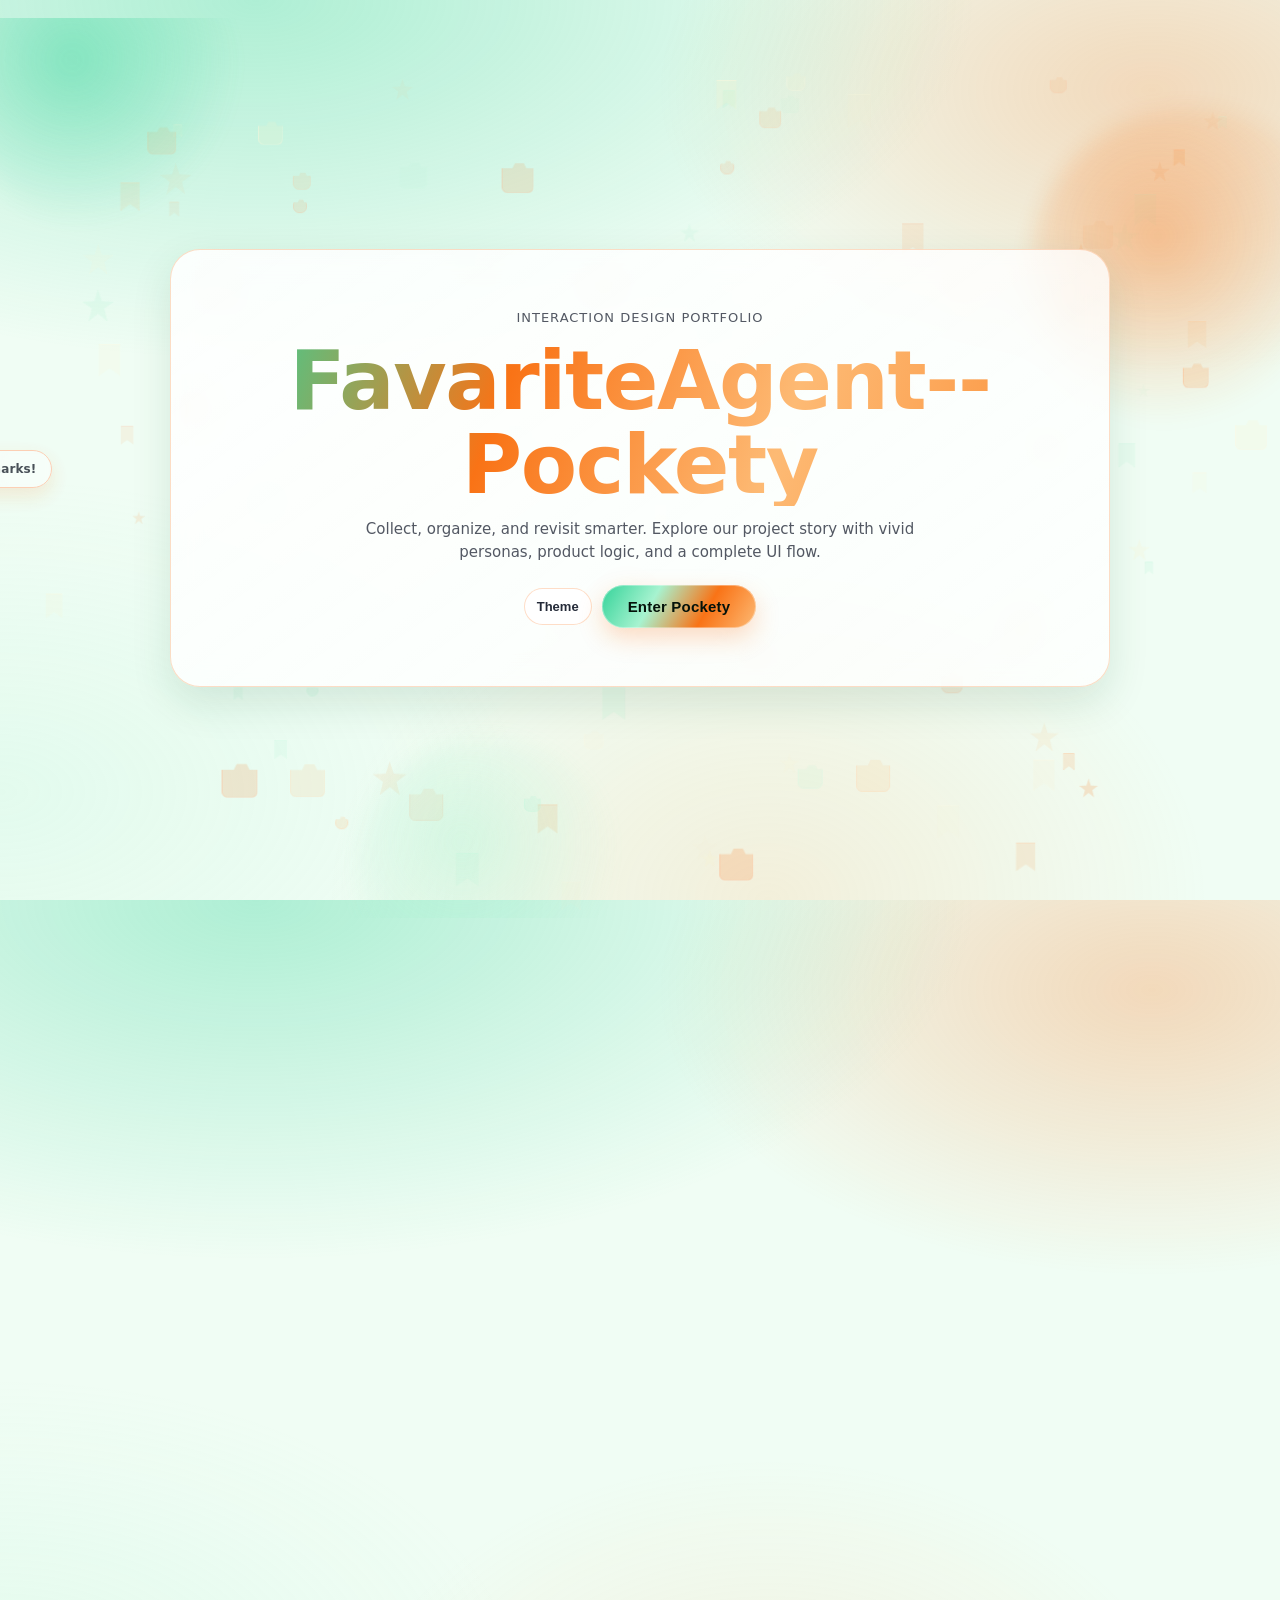
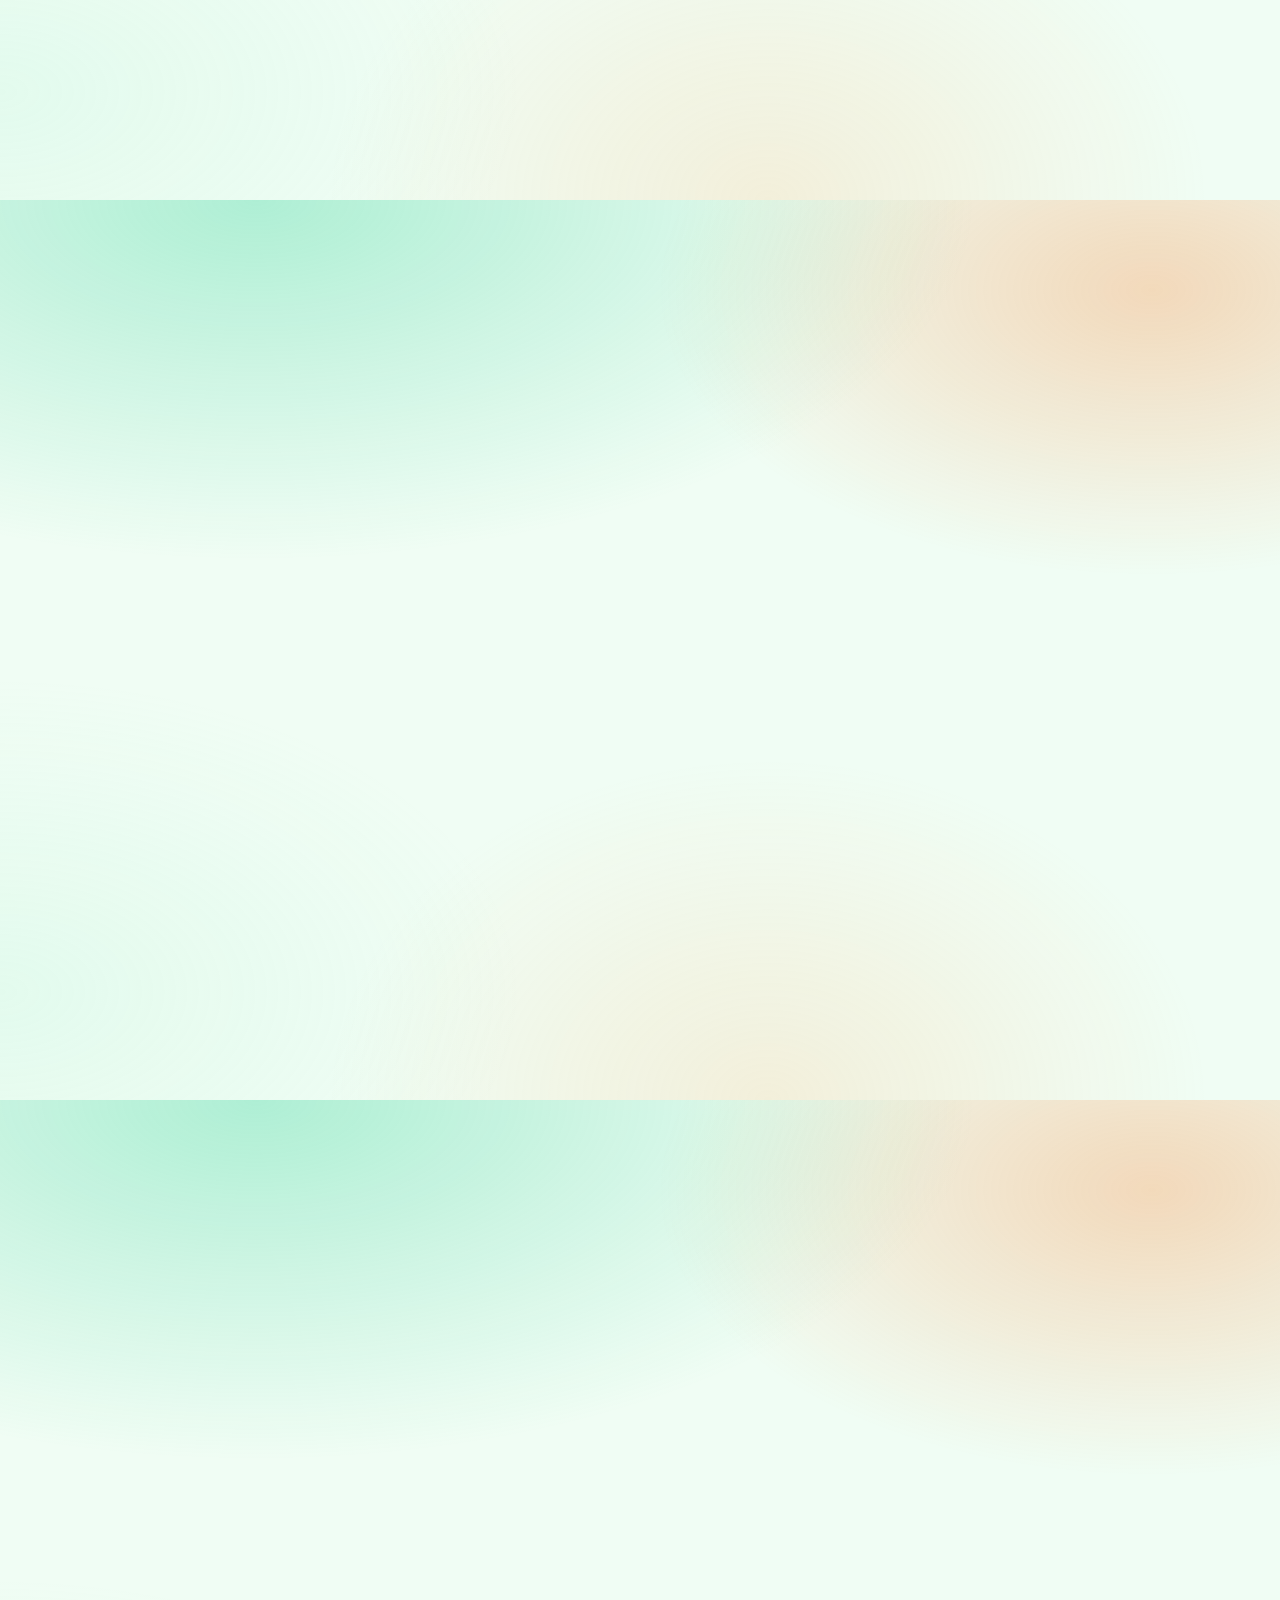
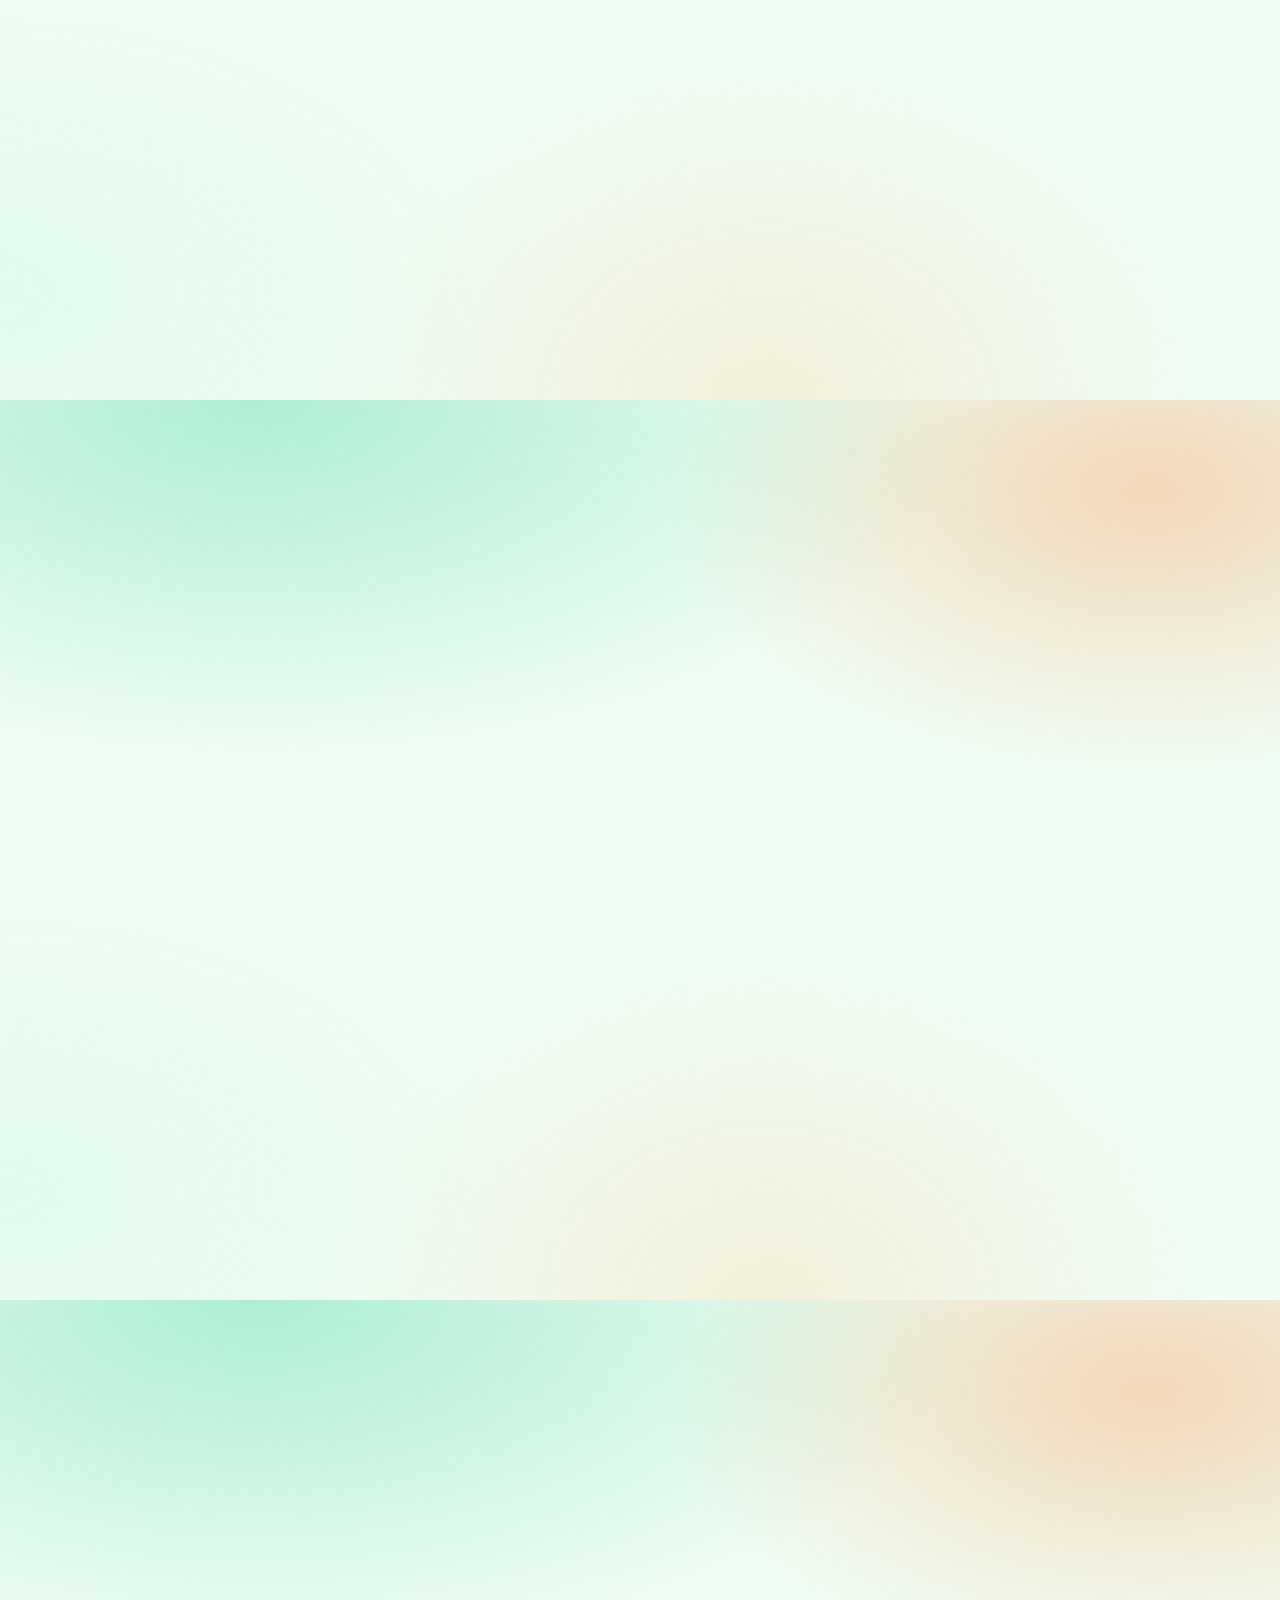
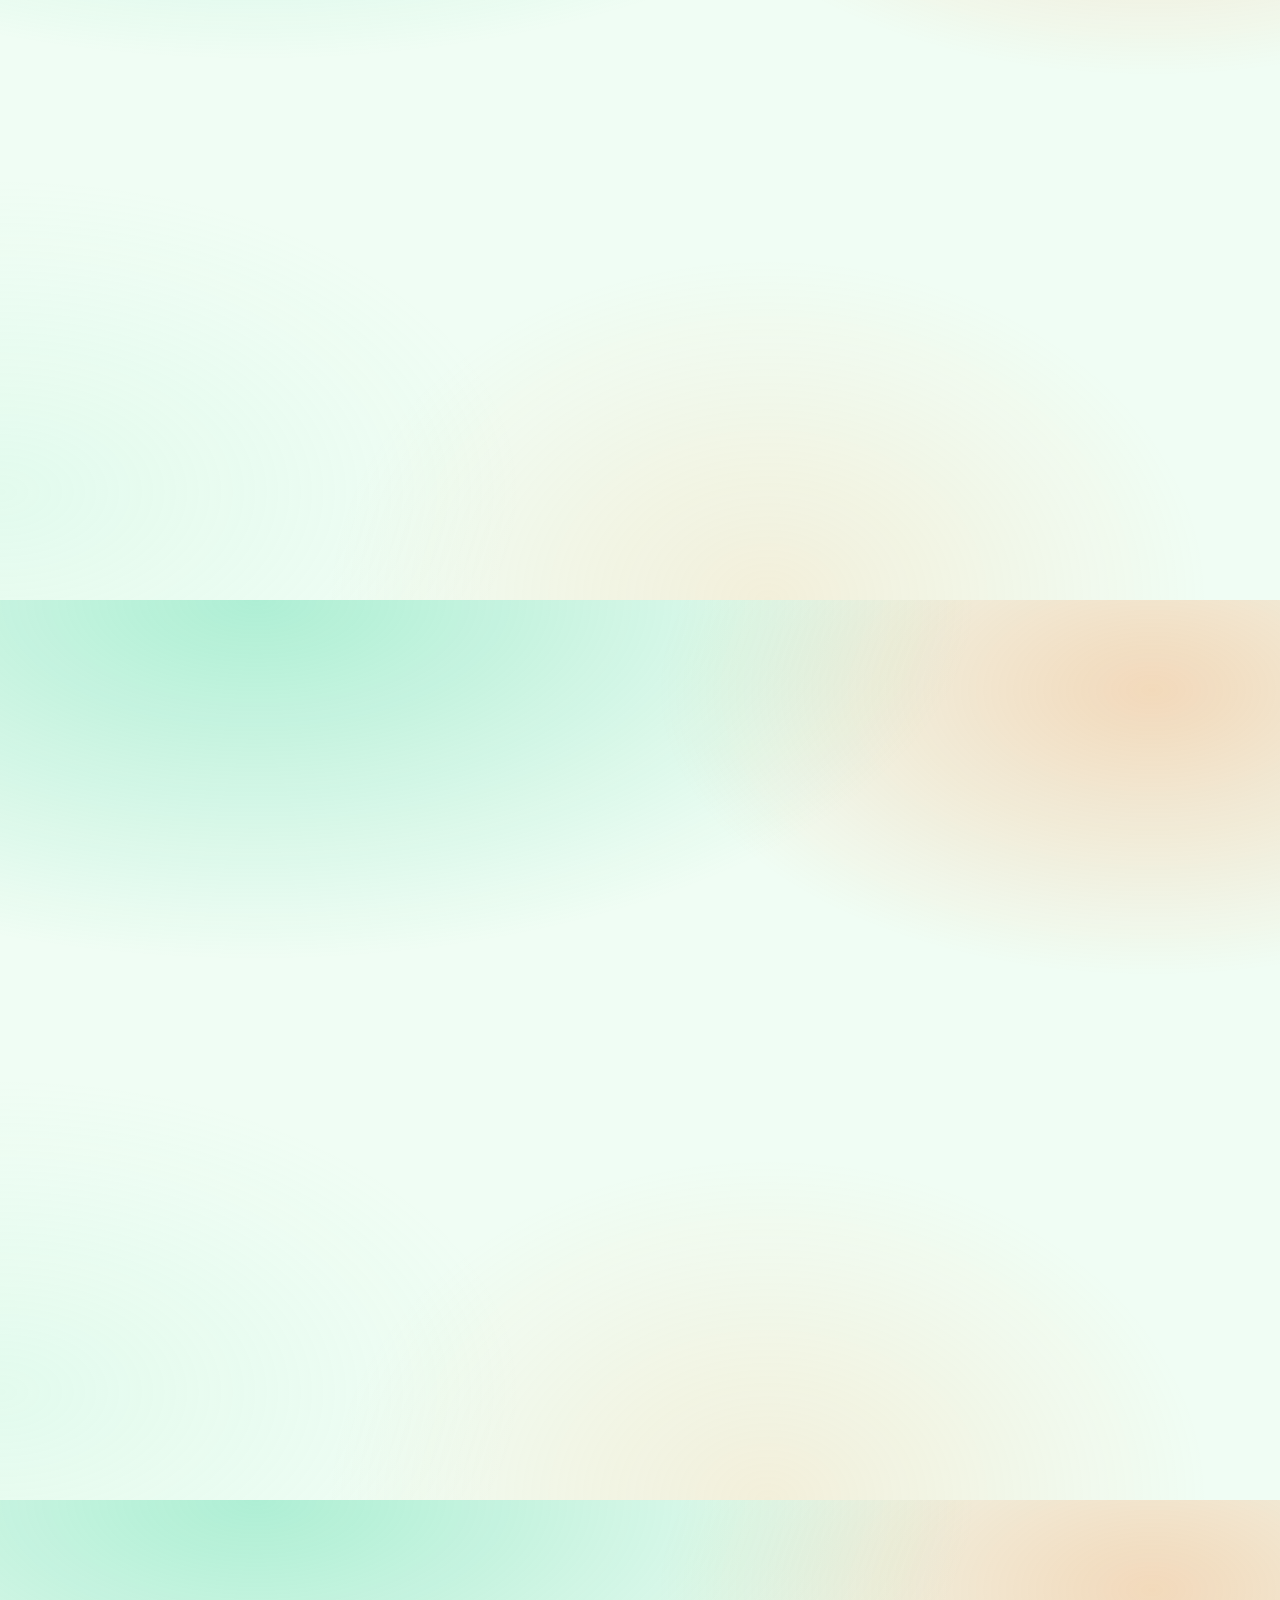
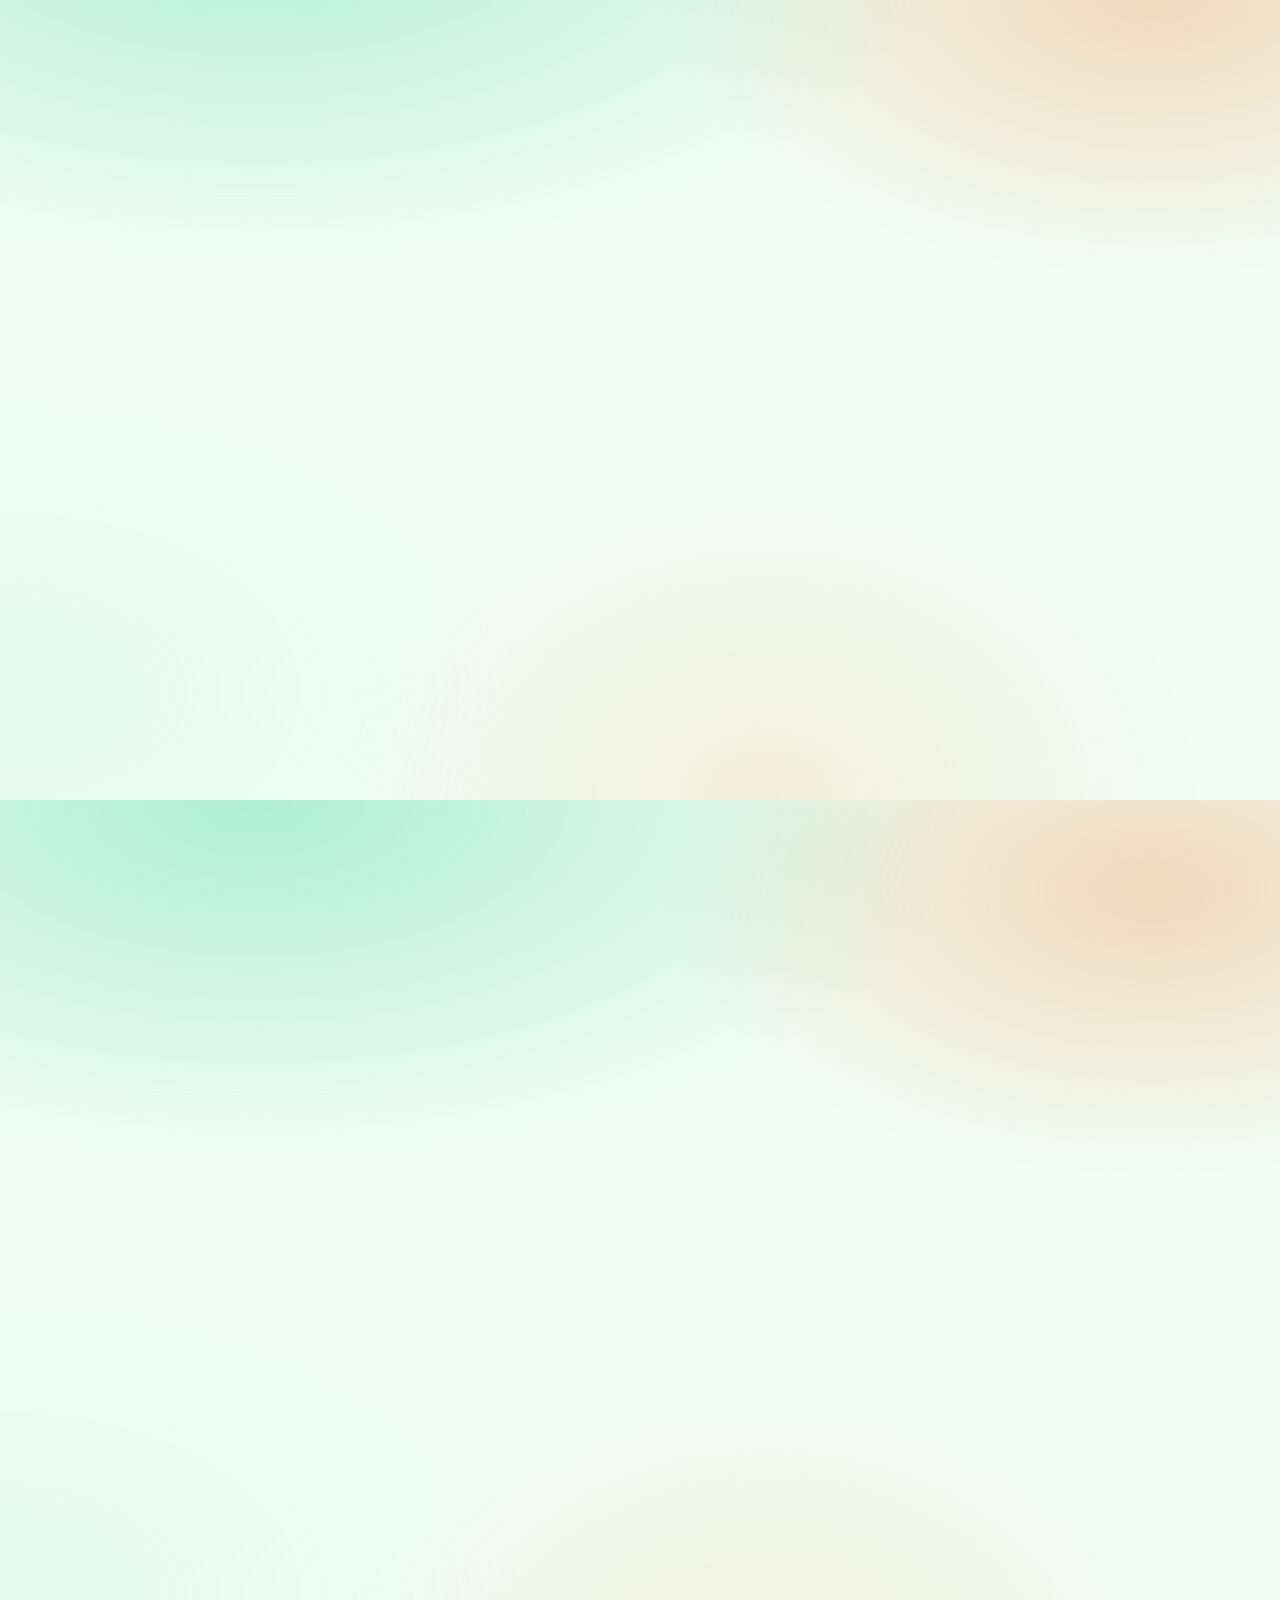
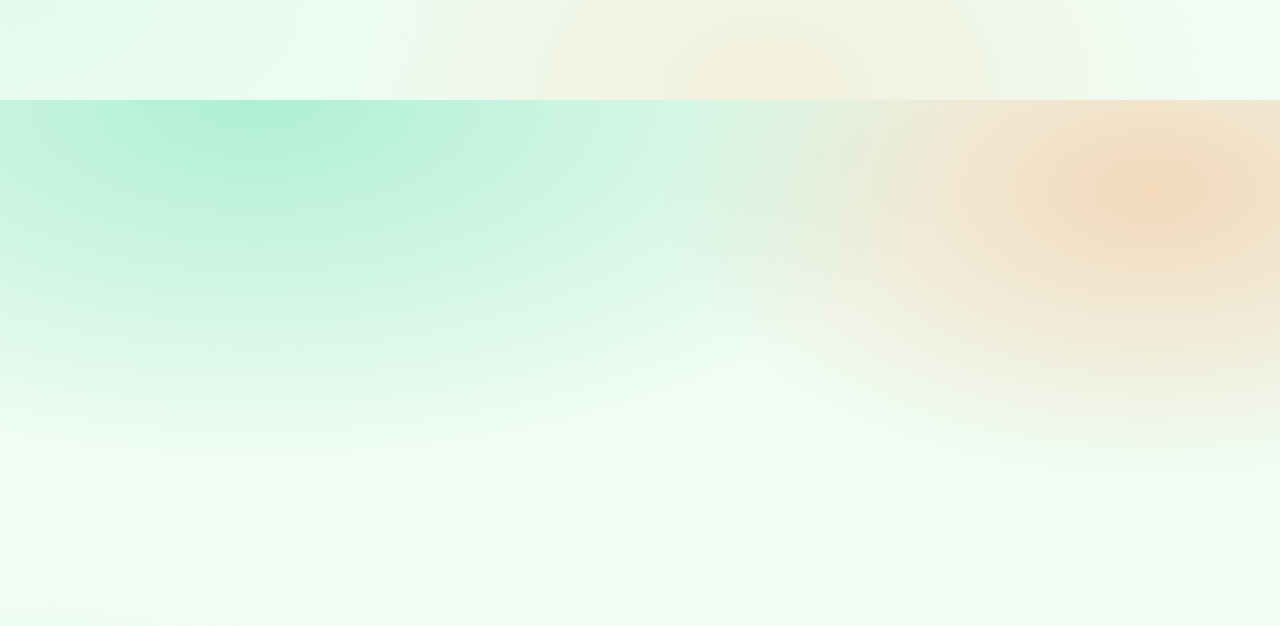
==== commit 513e7135: "添加导航栏小标题" ====
--- a/index.html
+++ b/index.html
@@ -73,11 +73,47 @@
           </div>
           <nav class="nav-main" aria-label="Primary">
             <a class="navlink" href="#project-timeline">Project Timeline</a>
-            <a class="navlink" href="#motivation-research">Motivation &amp; Research</a>
-            <a class="navlink" href="#user-requirements">User Requirements</a>
-            <a class="navlink" href="#ideation-alternatives">Ideation &amp; Alternatives</a>
-            <a class="navlink" href="#technical-implementation">Technical Implementation</a>
-            <a class="navlink" href="#evaluation-reflection">Evaluation &amp; Reflection</a>
+            <div class="nav-item">
+              <a class="navlink" href="#motivation-research" aria-haspopup="true">Motivation &amp; Research</a>
+              <ul class="nav-submenu" role="list">
+                <li><a href="#motivation-spark">The Spark: Why This Matters?</a></li>
+                <li><a href="#motivation-gap">What&apos;s Missing in the Wild?</a></li>
+                <li><a href="#motivation-stakeholders">Who Cares &amp; Who Feels</a></li>
+                <li><a href="#personas">User personas</a></li>
+              </ul>
+            </div>
+            <div class="nav-item">
+              <a class="navlink" href="#user-requirements" aria-haspopup="true">User Requirements</a>
+              <ul class="nav-submenu" role="list">
+                <li><a href="#user-journey">A Day in Their Shoes</a></li>
+                <li><a href="#user-requirements-features">From &apos;I Wish&apos; to &apos;It Must&apos;</a></li>
+                <li><a href="#user-evidence">Proof We Listened</a></li>
+              </ul>
+            </div>
+            <div class="nav-item">
+              <a class="navlink" href="#ideation-alternatives" aria-haspopup="true">Ideation &amp; Alternatives</a>
+              <ul class="nav-submenu" role="list">
+                <li><a href="#ideation-wild-beginnings">The Wild Beginnings</a></li>
+                <li><a href="#ideation-options">From Option A to Option B: The Shift We Made</a></li>
+                <li><a href="#ideation-low-fi">First Tangible Shape</a></li>
+              </ul>
+            </div>
+            <div class="nav-item">
+              <a class="navlink" href="#technical-implementation" aria-haspopup="true">Technical Implementation</a>
+              <ul class="nav-submenu" role="list">
+                <li><a href="#technical-architecture">How the Machine Thinks</a></li>
+                <li><a href="#technical-prototype">From Sketch to Clickable Reality</a></li>
+                <li><a href="#technical-contributions">Who Built Which Gear</a></li>
+              </ul>
+            </div>
+            <div class="nav-item">
+              <a class="navlink" href="#evaluation-reflection" aria-haspopup="true">Evaluation &amp; Reflection</a>
+              <ul class="nav-submenu" role="list">
+                <li><a href="#evaluation-usability">Real People, Real Clicks, Real Truth</a></li>
+                <li><a href="#evaluation-iteration">Break It, Fix It, Level Up</a></li>
+                <li><a href="#evaluation-reflection-final">If We Knew Then What We Know Now</a></li>
+              </ul>
+            </div>
             <div class="nav-actions">
               <button class="btn" id="backToWelcomeBtn" type="button" aria-label="Back to welcome page">
                 Back
@@ -490,7 +526,7 @@
             </article>
 
             <div class="section-head">
-              <h4>The Spark: Why This Matters?</h4>
+              <h4 id="motivation-spark">The Spark: Why This Matters?</h4>
               <p>From excessive saving to poor digestion</p>
             </div>
             <article class="panel">
@@ -505,7 +541,7 @@
             </article>
 
             <div class="section-head">
-              <h4>What's Missing in the Wild?</h4>
+              <h4 id="motivation-gap">What&apos;s Missing in the Wild?</h4>
               <p>Literature and product benchmark analysis</p>
             </div>
 
@@ -647,7 +683,7 @@
             </article>
 
             <div class="section-head">
-              <h4>Who Cares & Who Feels</h4>
+              <h4 id="motivation-stakeholders">Who Cares &amp; Who Feels</h4>
               <p>Primary and secondary users we serve</p>
             </div>
             <article class="panel">
@@ -775,7 +811,7 @@
             </article>
 
             <div class="section-head">
-              <h4>A Day in Their Shoes</h4>
+              <h4 id="user-journey">A Day in Their Shoes</h4>
               <p>From collection to review: behavior, pain points, and opportunities</p>
             </div>
             <article class="panel">
@@ -792,7 +828,7 @@
             </article>
 
             <div class="section-head">
-              <h4>From 'I Wish' to 'It Must'</h4>
+              <h4 id="user-requirements-features">From &apos;I Wish&apos; to &apos;It Must&apos;</h4>
               <p>Core feature requirements derived from user research</p>
             </div>
             <div class="requirements-list">
@@ -817,7 +853,7 @@
             </div>
 
             <div class="section-head">
-              <h4>Proof We Listened</h4>
+              <h4 id="user-evidence">Proof We Listened</h4>
               <p>Interviewing a potential user</p>
             </div>
             <div class="evidence-grid">
@@ -848,7 +884,7 @@
             </article>
 
             <div class="section-head">
-              <h4>The Wild Beginnings</h4>
+              <h4 id="ideation-wild-beginnings">The Wild Beginnings</h4>
               <p>Rapid ideation sketches exploring multiple interaction paths</p>
             </div>
             <article class="panel">
@@ -865,7 +901,7 @@
             </article>
 
             <div class="section-head">
-              <h4>From Option A to Option B: The Shift We Made</h4>
+              <h4 id="ideation-options">From Option A to Option B: The Shift We Made</h4>
               <p>Comparison between original and optimized direction</p>
             </div>
             <div class="ideation-alt-grid">
@@ -900,7 +936,7 @@
             </article>
 
             <div class="section-head">
-              <h4>First Tangible Shape</h4>
+              <h4 id="ideation-low-fi">First Tangible Shape</h4>
               <p>Selected direction translated into low-fidelity mobile interfaces</p>
             </div>
             <article class="panel">
@@ -947,7 +983,7 @@
             </article>
 
             <div class="section-head">
-              <h4>How the Machine Thinks</h4>
+              <h4 id="technical-architecture">How the Machine Thinks</h4>
               <p>Architecture diagram</p>
             </div>
             <article class="panel">
@@ -964,7 +1000,7 @@
             </article>
 
             <div class="section-head">
-              <h4>From Sketch to Clickable Reality</h4>
+              <h4 id="technical-prototype">From Sketch to Clickable Reality</h4>
               <p>URL to the hosted system</p>
             </div>
             <article class="panel">
@@ -977,7 +1013,7 @@
             </article>
 
             <div class="section-head">
-              <h4>Who Built Which Gear</h4>
+              <h4 id="technical-contributions">Who Built Which Gear</h4>
               <p>Role assignment and specific deliverables</p>
             </div>
             <article class="panel">
@@ -1043,7 +1079,7 @@
             </article>
 
             <div class="section-head">
-              <h4>Real People, Real Clicks, Real Truth</h4>
+              <h4 id="evaluation-usability">Real People, Real Clicks, Real Truth</h4>
               <p>Survey and interview feedback after high-fidelity prototype</p>
             </div>
             <article class="panel">
@@ -1074,7 +1110,7 @@
             </article>
 
             <div class="section-head">
-              <h4>Break It, Fix It, Level Up</h4>
+              <h4 id="evaluation-iteration">Break It, Fix It, Level Up</h4>
               <p>Improvement direction based on testing insights</p>
             </div>
             <article class="panel">
@@ -1082,7 +1118,7 @@
             </article>
 
             <div class="section-head">
-              <h4>If We Knew Then What We Know Now</h4>
+              <h4 id="evaluation-reflection-final">If We Knew Then What We Know Now</h4>
               <p>What we learned from design and validation</p>
             </div>
             <article class="panel">
--- a/styles.css
+++ b/styles.css
@@ -495,6 +495,69 @@
   box-shadow: var(--ring);
 }
 
+/* 主导航：悬停或键盘聚焦时展开小节锚点 */
+.nav-item {
+  position: relative;
+  display: inline-flex;
+  flex-direction: column;
+  align-items: center;
+  padding-bottom: 10px;
+  margin-bottom: -10px;
+}
+.nav-submenu {
+  position: absolute;
+  top: calc(100% - 2px);
+  left: 50%;
+  transform: translateX(-50%);
+  z-index: 25;
+  min-width: 240px;
+  max-width: min(340px, calc(100vw - 24px));
+  margin: 0;
+  padding: 6px 0;
+  list-style: none;
+  background: var(--panel-2);
+  border: 1px solid var(--border);
+  border-radius: var(--radius-sm);
+  box-shadow: var(--shadow);
+  opacity: 0;
+  visibility: hidden;
+  pointer-events: none;
+  transition: opacity 140ms ease, visibility 140ms ease;
+}
+.nav-item:hover .nav-submenu,
+.nav-item:focus-within .nav-submenu {
+  opacity: 1;
+  visibility: visible;
+  pointer-events: auto;
+}
+.nav-submenu li {
+  margin: 0;
+}
+.nav-submenu a {
+  display: block;
+  padding: 8px 14px;
+  font-size: 12px;
+  font-weight: 600;
+  line-height: 1.35;
+  color: var(--text);
+  text-decoration: none;
+  border-radius: 8px;
+  margin: 2px 6px;
+}
+.nav-submenu a:hover {
+  background: var(--panel);
+  color: var(--text);
+}
+.nav-submenu a:focus-visible {
+  outline: none;
+  box-shadow: var(--ring);
+}
+
+main h4[id],
+#personas {
+  scroll-margin-top: 92px;
+}
+
 .btn {
   display: inline-flex;
   align-items: center;
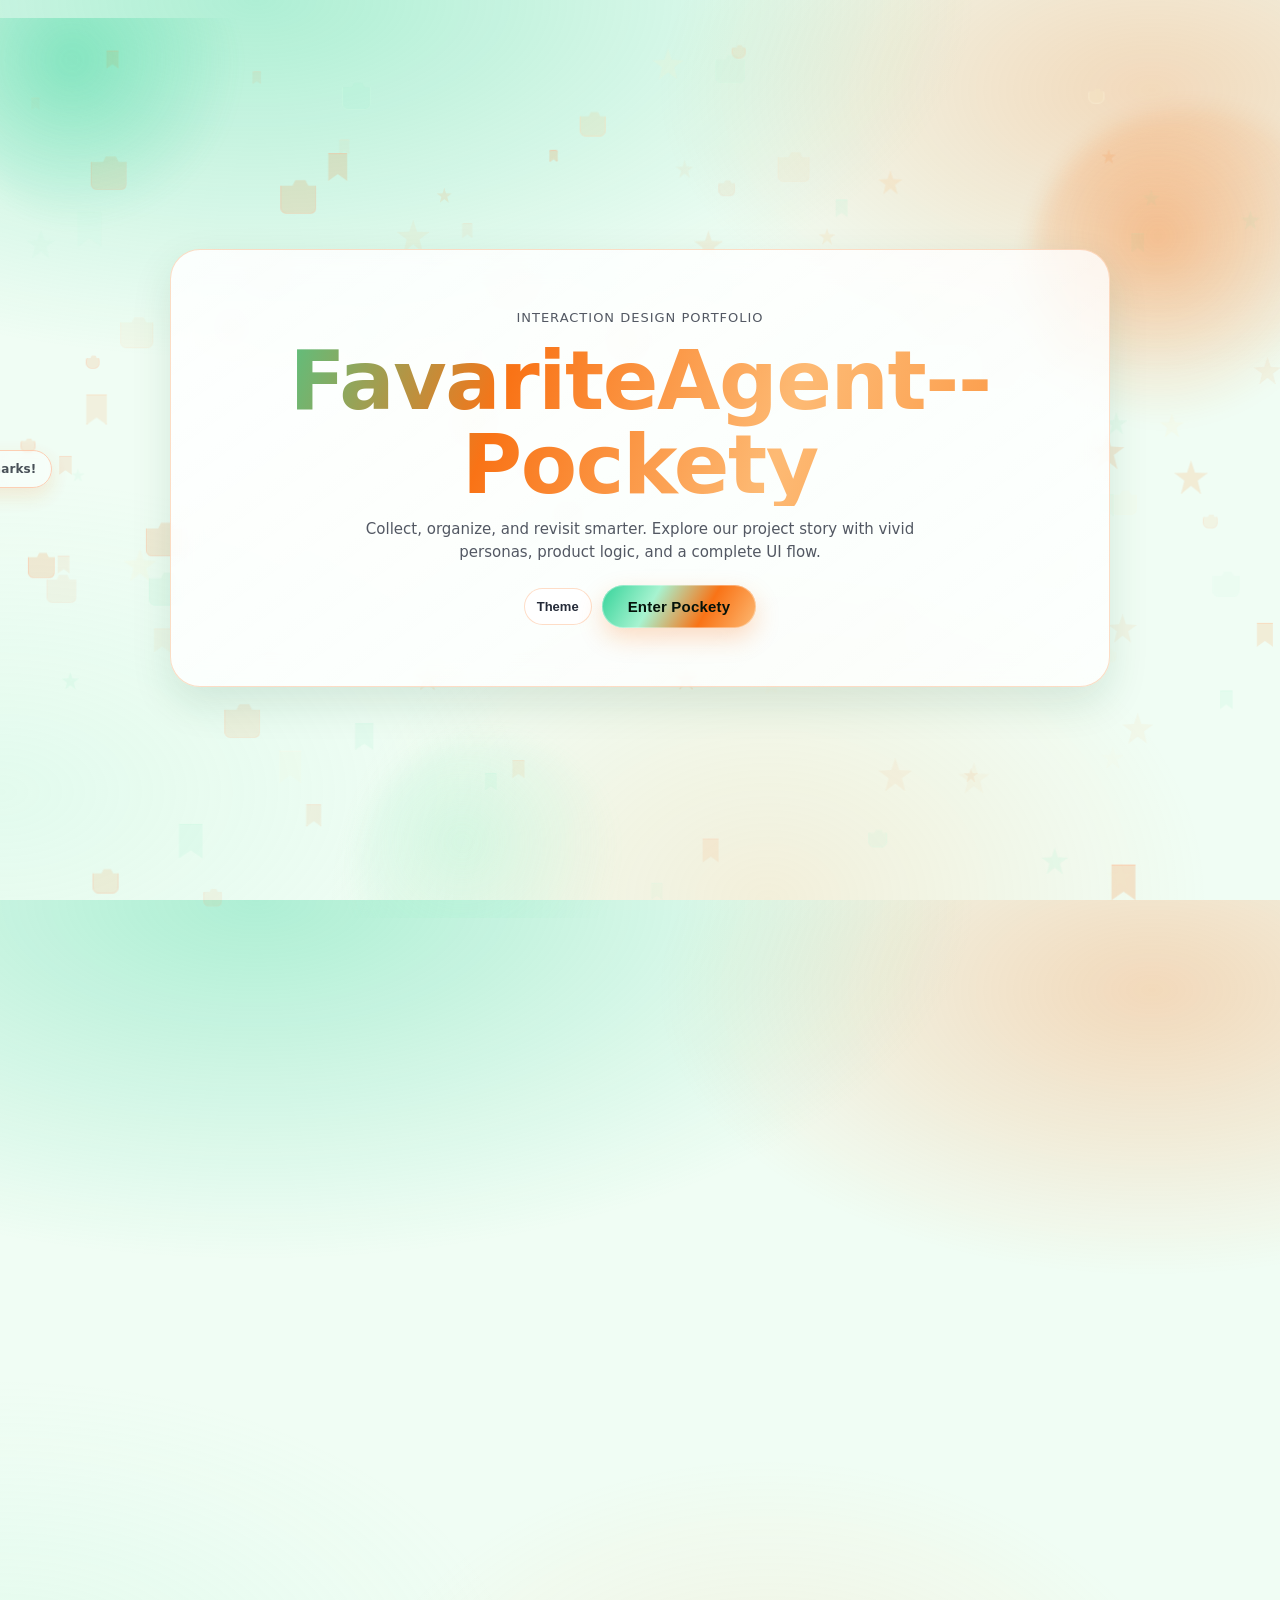
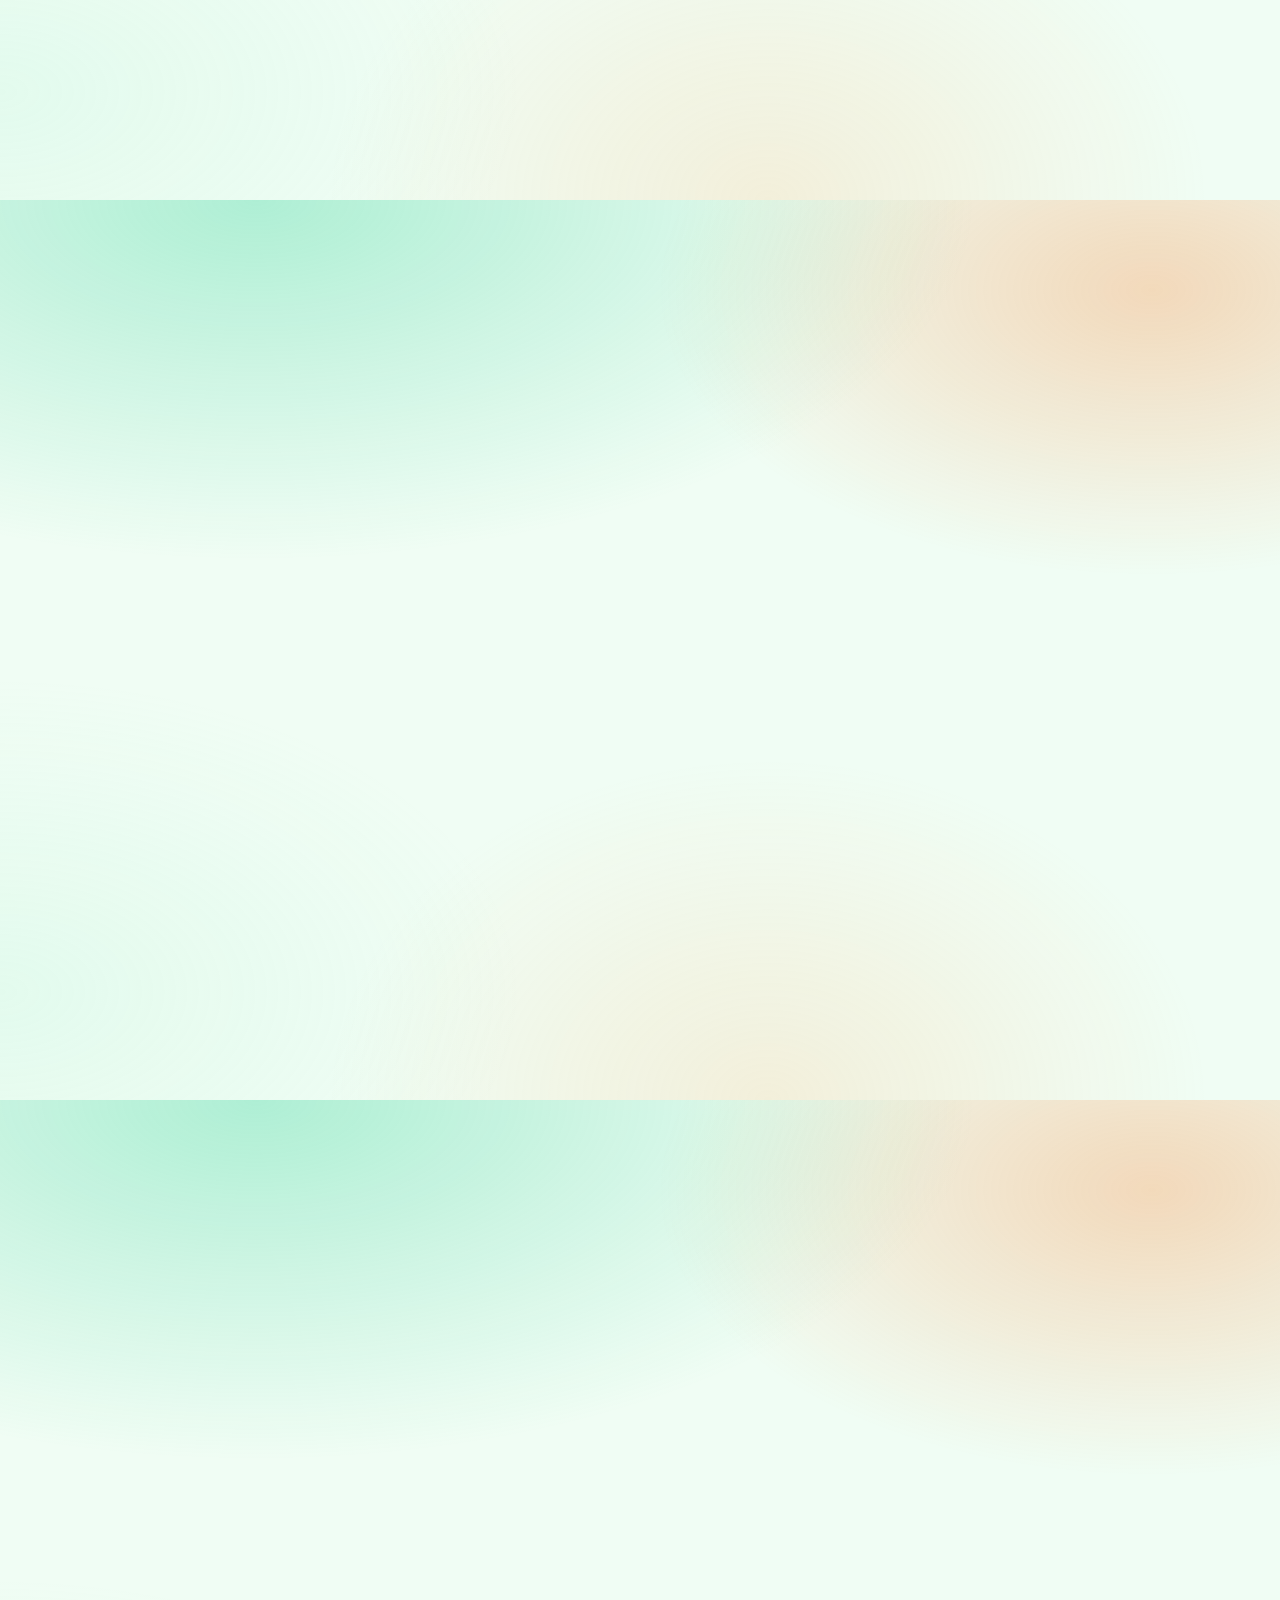
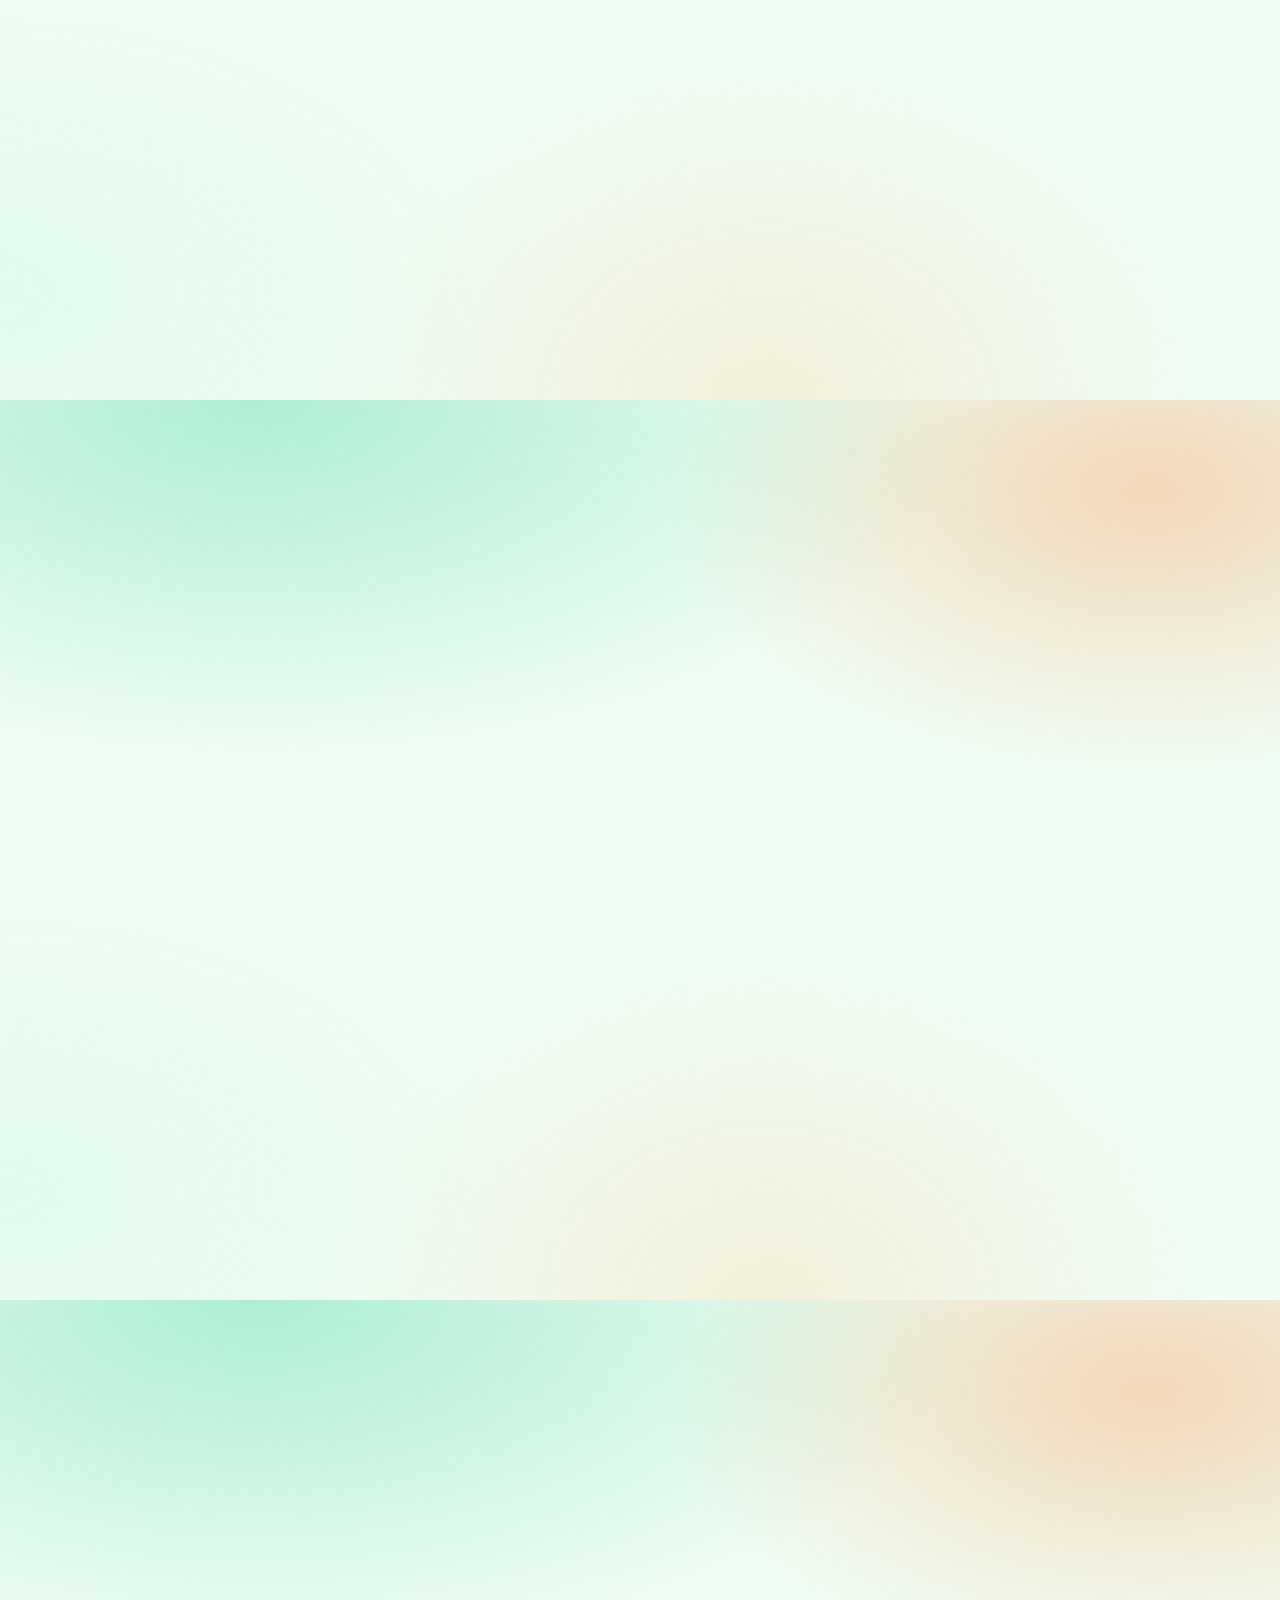
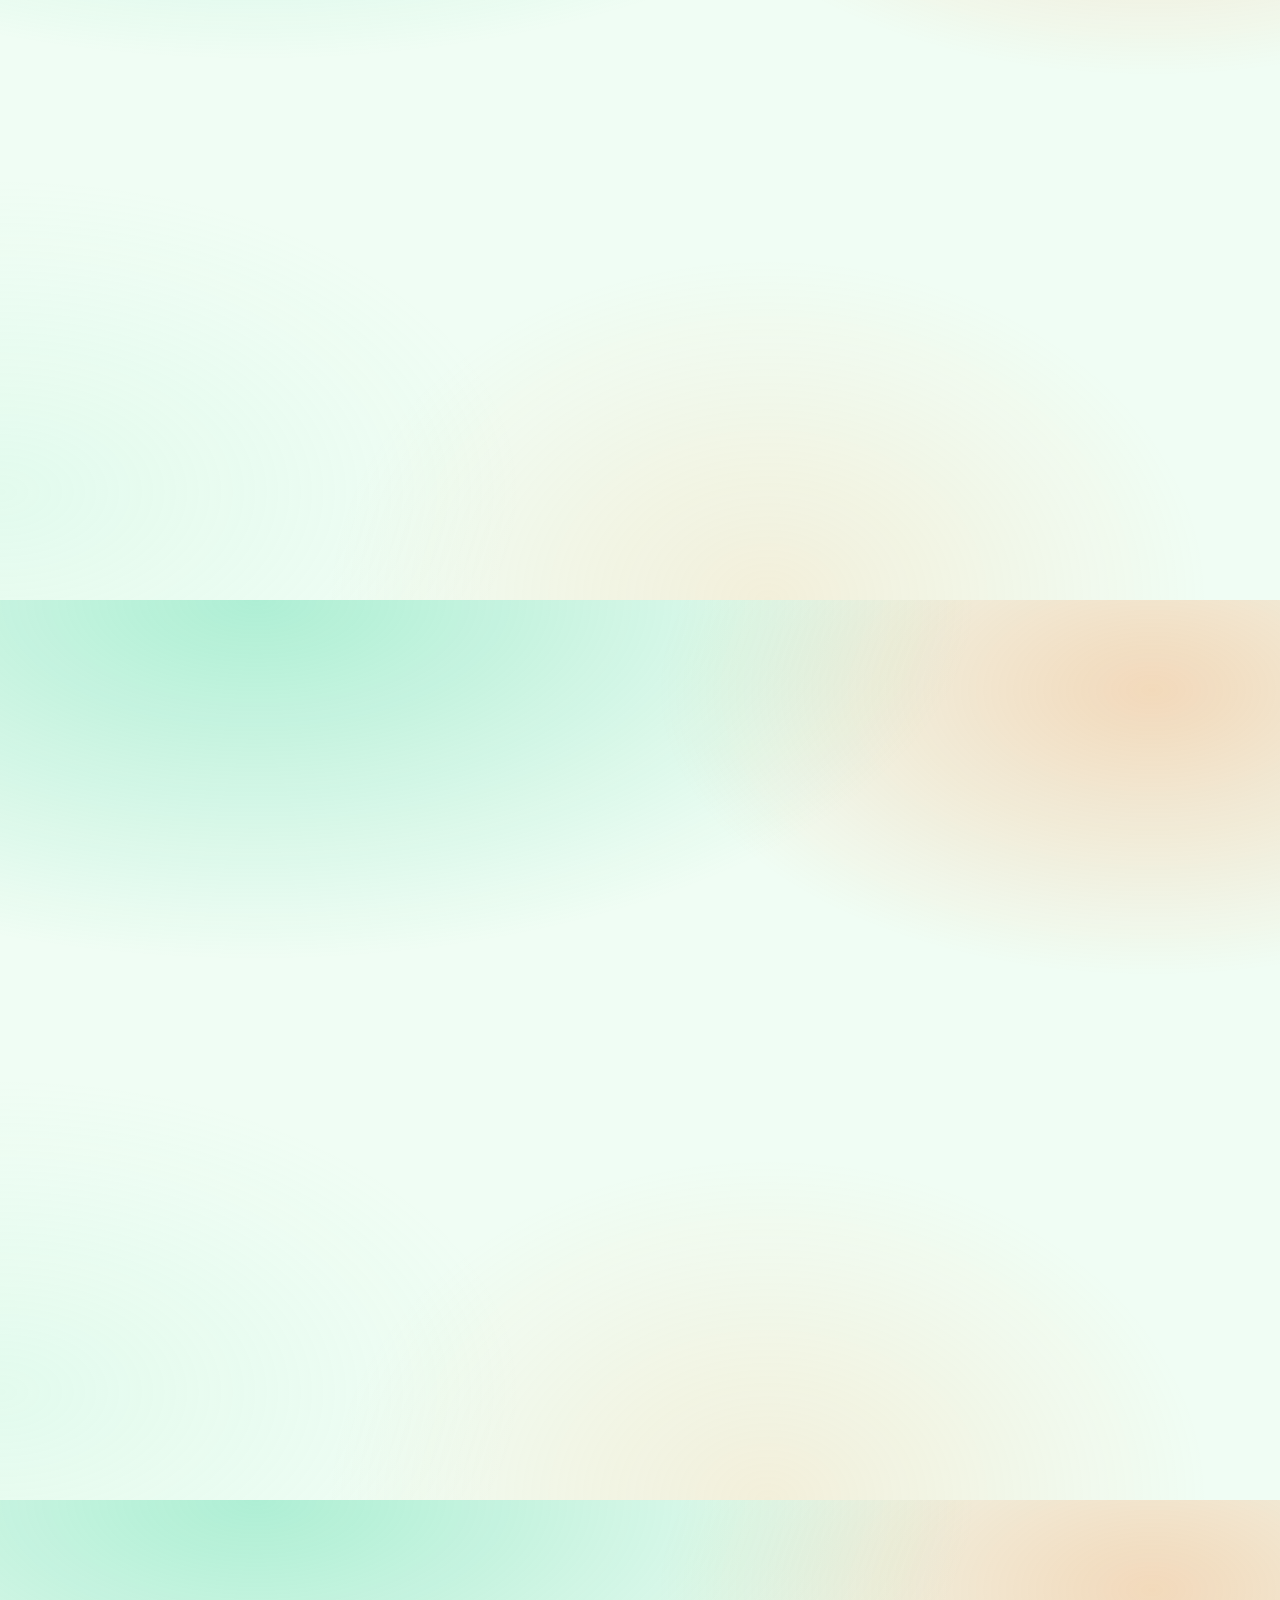
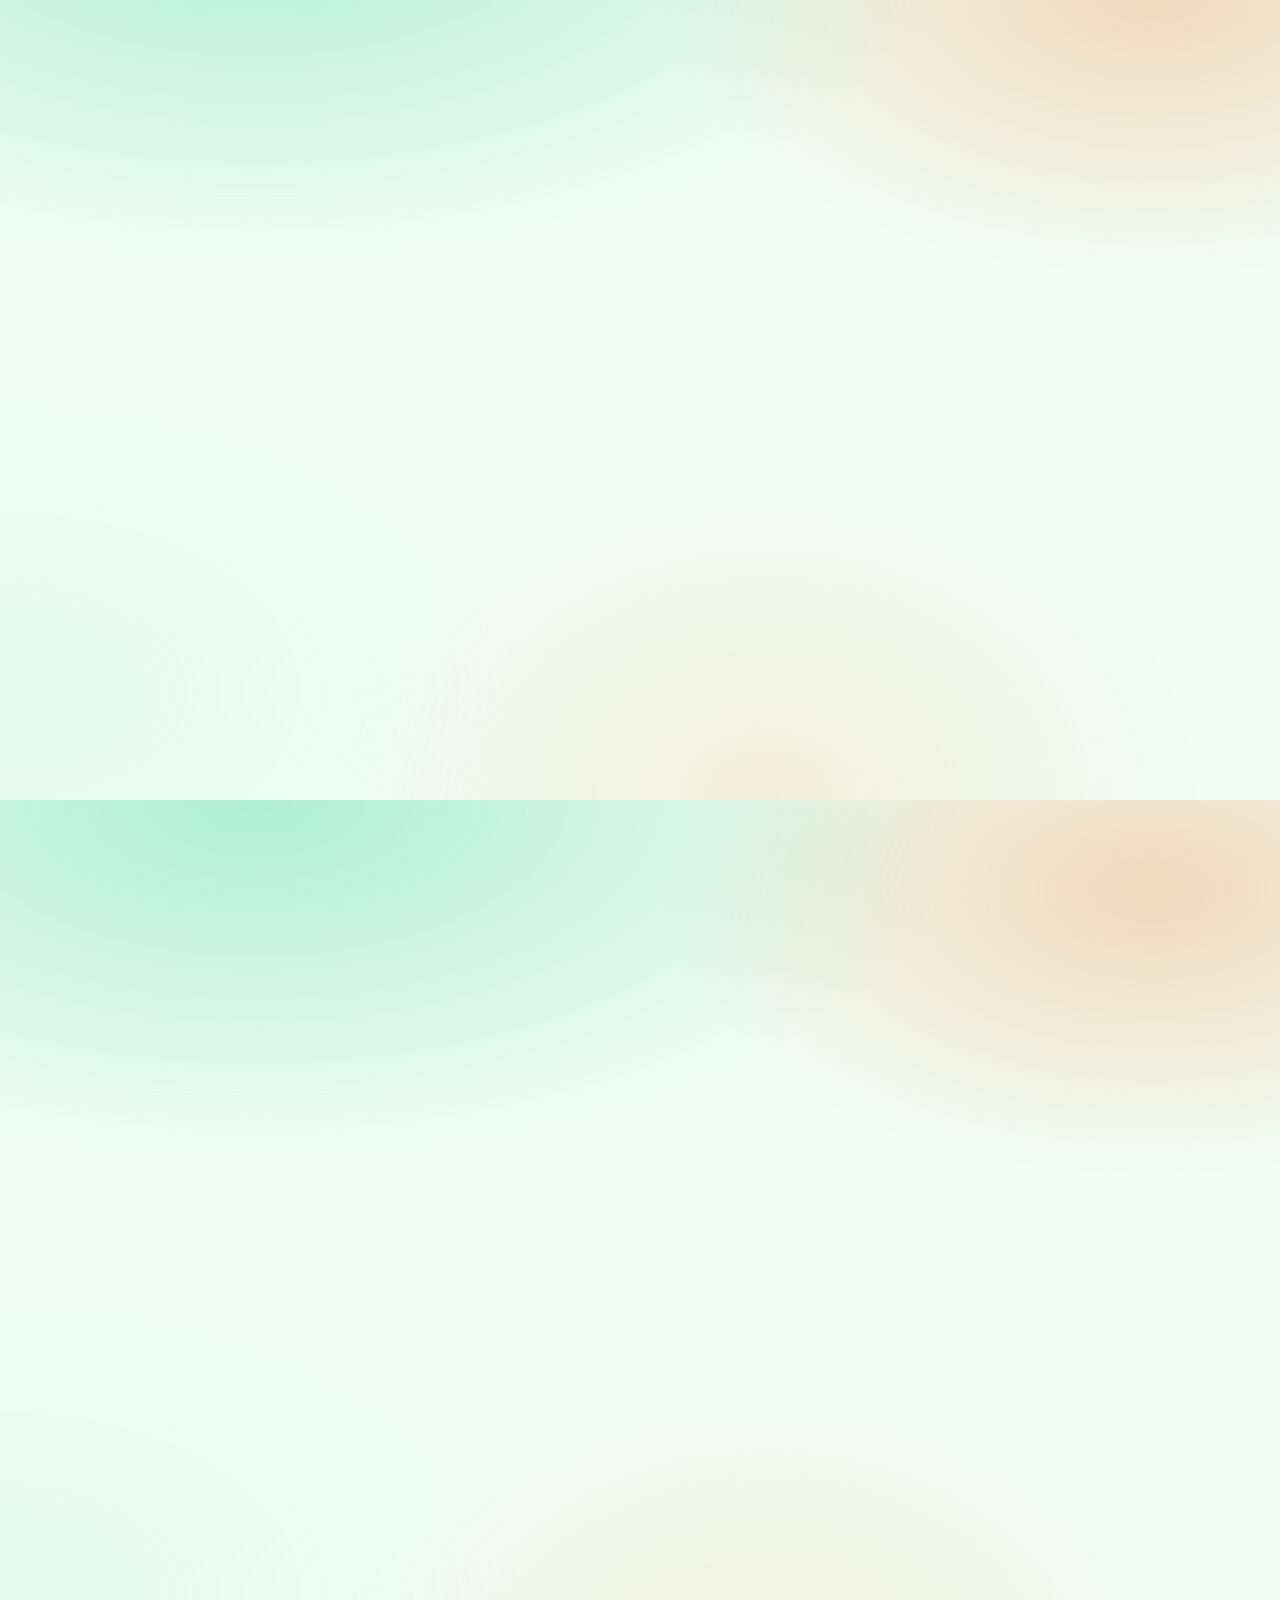
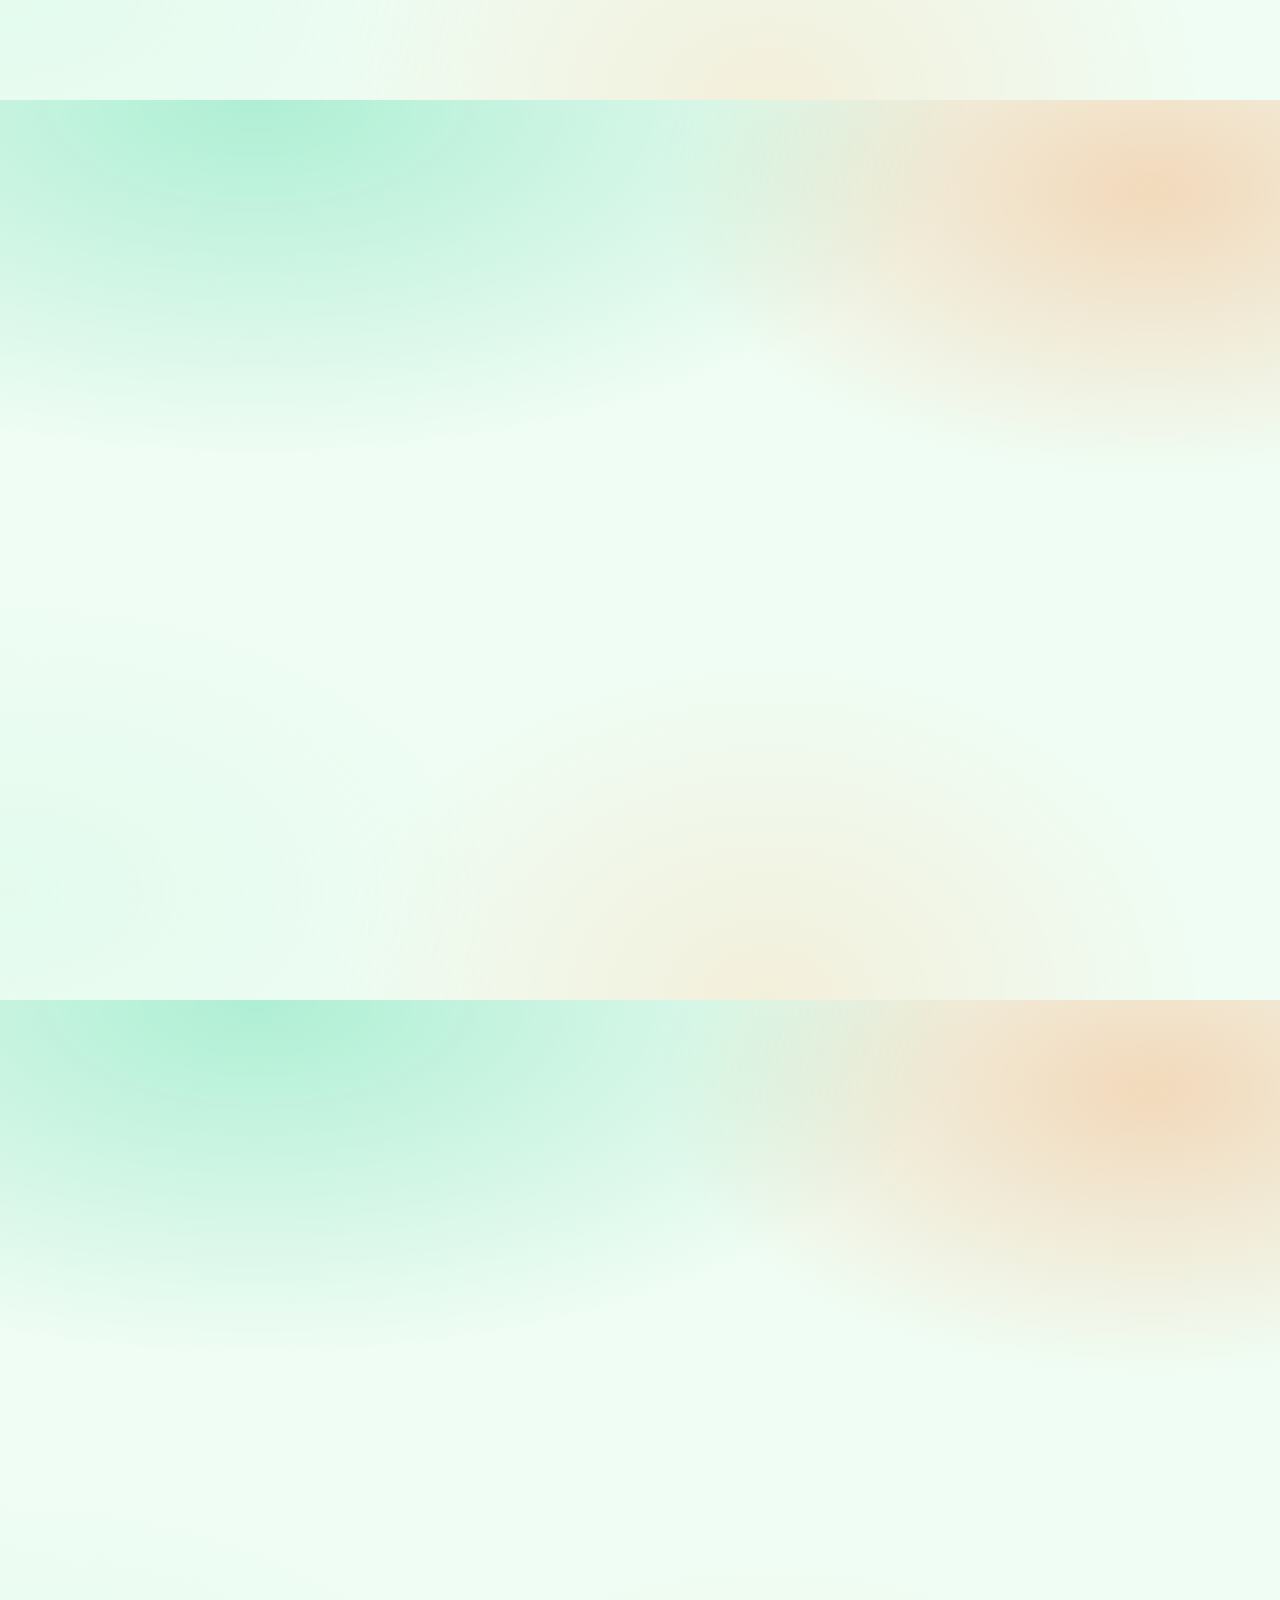
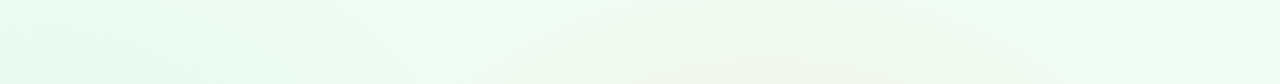
==== commit f8b6f305: "add evaluation" ====
--- a/index.html
+++ b/index.html
@@ -1114,7 +1114,62 @@
               <p>Improvement direction based on testing insights</p>
             </div>
             <article class="panel">
-              <div class="panel-inner"></div>
+              <div class="panel-inner">
+                <p class="value">
+                  In our evaluation, we conducted two rounds of user testing. The first round involved participants who
+                  had previously tested our low-fi prototype, while the second round involved first-time users of the
+                  current system.
+                </p>
+                <p class="value">
+                  The results indicated that the current version still has several usability issues, particularly in
+                  workflow guidance and homepage design. Among users who had tested the low-fi prototype, 25% reported
+                  concerns about the homepage design. However, among first-time users, this complaint rate increased to
+                  35.7%. In terms of function entrances, almost all low-fi prototype users were already familiar with
+                  them, whereas only 70.5% of first-time users clearly understood the meaning of each function entrance.
+                  During the interviews, participants also pointed out that the auto-categorization function lacked
+                  transparency and user autonomy
+                </p>
+                <div class="lowfi-stack">
+                  <figure class="media-card">
+                    <img
+                      src="./images_Evaluation & Reflection/lowfi_user1.png"
+                      alt="User testing results among participants who had tested the low-fi prototype"
+                      loading="lazy"
+                      decoding="async"
+                    />
+                  </figure>
+                  <figure class="media-card">
+                    <img
+                      src="./images_Evaluation & Reflection/new_user1.png"
+                      alt="User testing results among first-time users of the current system"
+                      loading="lazy"
+                      decoding="async"
+                    />
+                  </figure>
+                </div>
+                <p class="value">
+                  To address this issue, we made one design improvement. When users upload a file, the system now
+                  displays a notification for five seconds, showing which collection the document has been automatically
+                  stored in. This change aims to make the auto-categorization process more transparent and easier for
+                  users to understand.
+                </p>
+                <p class="value">
+                  Despite these drawbacks, several functions received positive feedback from participants. Among users
+                  who had tested the low-fi prototype, 87.5% stated that they would like to continue using the system.
+                  In addition, most participants were clearly aware of the AI function and were able to use it smoothly.
+                  Overall, 95.5% of participants could interact with the system using ready-made questions, and 81%
+                  found it easy to chat with the AI assistant. The UI design also received positive comments from users,
+                  as shown in the pie chart.
+                </p>
+                <figure class="media-card media-card--eval-pie">
+                  <img
+                    src="./images_Evaluation & Reflection/all_user.png"
+                    alt="Pie chart of positive feedback on UI design and AI-related functions"
+                    loading="lazy"
+                    decoding="async"
+                  />
+                </figure>
+              </div>
             </article>
 
             <div class="section-head">
@@ -1122,7 +1177,38 @@
               <p>What we learned from design and validation</p>
             </div>
             <article class="panel">
-              <div class="panel-inner"></div>
+              <div class="panel-inner">
+                <p class="value"><strong>Ethic and social impact</strong></p>
+                <p class="value">
+                  Data privacy is a key ethical concern in our system, as users are required to upload content and files.
+                  Since the auto-categorization function needs to analyse the uploaded materials, users should be clearly
+                  informed about how their data is processed, stored, and used. Accessing users&apos; saved or favourite
+                  content should also require explicit user permission. Therefore, our design should reduce unnecessary
+                  data exposure and ensure that users understand how their content is used by the system.
+                </p>
+                <p class="value">
+                  From a social perspective, our design may help users reduce information overload caused by excessive
+                  content saving. However, users should not rely completely on AI-generated summaries or recommendations.
+                  The AI functions should support users&apos; learning, searching, and reviewing processes rather than
+                  replace their own judgement.
+                </p>
+                <p class="value"><strong>AI use</strong></p>
+                <p class="value">
+                  We mainly use generative AI tools (such as Cursor and ChatGPT) as a development assistant to build a
+                  FastAPI back-end framework, connect SQLite and Chroma databases, and reconstruct the HTML exported by
+                  Figma into usable components. This greatly reduces the workload of the sample code and accelerates the
+                  prototype development. However, the code generated by AI is often only applicable to the &quot;ideal
+                  path&quot;, and problems such as upload function, CORS cross-domain restrictions and httpx timeout still
+                  need to be carefully reviewed and debugged manually. In practice, AI is more like a draft generator than a
+                  reliable engineer, and the key links still need to be judged manually.
+                </p>
+                <p class="value">
+                  In general, AI has accelerated the implementation process but failed to replace decision-making. We still
+                  need to judge for ourselves when to adopt AI output, when to rewrite the code and how to deal with the
+                  failure scenario. The project clearly shows that while AI improves productivity, it also expands the
+                  boundaries of responsibility.
+                </p>
+              </div>
             </article>
           </section>
 
@@ -1131,7 +1217,38 @@
               <h3 id="reference-heading">Reference</h3>
             </div>
             <article class="panel">
-              <div class="panel-inner"></div>
+              <div class="panel-inner">
+                <p class="value">
+                  [1] Chatgpt 5.5-Thinking, accessed on 2026-05-02, available at
+                  <a href="https://chatgpt.com" target="_blank" rel="noopener noreferrer">https://chatgpt.com</a>. Used
+                  for refining grammar mistakes in the script of Video Demo.
+                </p>
+                <p class="value">
+                  [2] Seedance, 2.0, accessed on 2026-05-01, available at
+                  <a href="https://www.doubao.com/" target="_blank" rel="noopener noreferrer">https://www.doubao.com/</a>.
+                  Used for generating the hook part of Video Demo
+                </p>
+                <p class="value">
+                  [3] ElevenLabs, Text to Speech, accessed on 2026-05-08, available at
+                  <a href="https://elevenlabs.io/" target="_blank" rel="noopener noreferrer">https://elevenlabs.io/</a>.
+                  Used for generating the voice-over audio of the Video Demo.
+                </p>
+                <p class="value">
+                  [4] Chatgpt 5.5-Thinking, accessed on 2026-05-07, available at
+                  <a href="https://chatgpt.com" target="_blank" rel="noopener noreferrer">https://chatgpt.com</a>. Used
+                  for refining grammar in process portfolio.
+                </p>
+                <p class="value">
+                  [5] Cursor, v0.40, accessed from 2026-03-16 to 2026-05-08, available at
+                  <a href="https://cursor.com/" target="_blank" rel="noopener noreferrer">https://cursor.com</a>. Used for
+                  vibe coding the system&apos;s back-end code, fine-tuning, handling front-end and back-end integration
+                </p>
+                <p class="value">
+                  [6] Cursor, v0.40, accessed from 2026-03-16 to 2026-05-08, available at
+                  <a href="https://cursor.com/" target="_blank" rel="noopener noreferrer">https://cursor.com</a>. Used for
+                  vibe coding the portfolio website.
+                </p>
+              </div>
             </article>
           </section>
 
--- a/styles.css
+++ b/styles.css
@@ -1512,9 +1512,27 @@
   font-size: 16px;
 }
 .lowfi-stack {
-  display: grid;
-  grid-template-columns: 1fr;
+  display: flex;
+  align-items: stretch;
   gap: 14px;
+}
+.lowfi-stack > .media-card {
+  flex: 1 1 0;
+  min-width: 0;
+  display: flex;
+  flex-direction: column;
+  min-height: 0;
+}
+.lowfi-stack > .media-card img {
+  flex: 1 1 auto;
+  width: 100%;
+  min-height: 0;
+  object-fit: contain;
+  object-position: center center;
+}
+.media-card--eval-pie {
+  max-width: min(520px, 78%);
+  margin-inline: auto;
 }
 .chipline {
   display: flex;
@@ -1804,6 +1822,9 @@
   .pockety-feature-cards {
     grid-template-columns: 1fr;
   }
+  .lowfi-stack {
+    flex-direction: column;
+  }
 }
 @media (max-width: 1100px) {
   .members-grid {
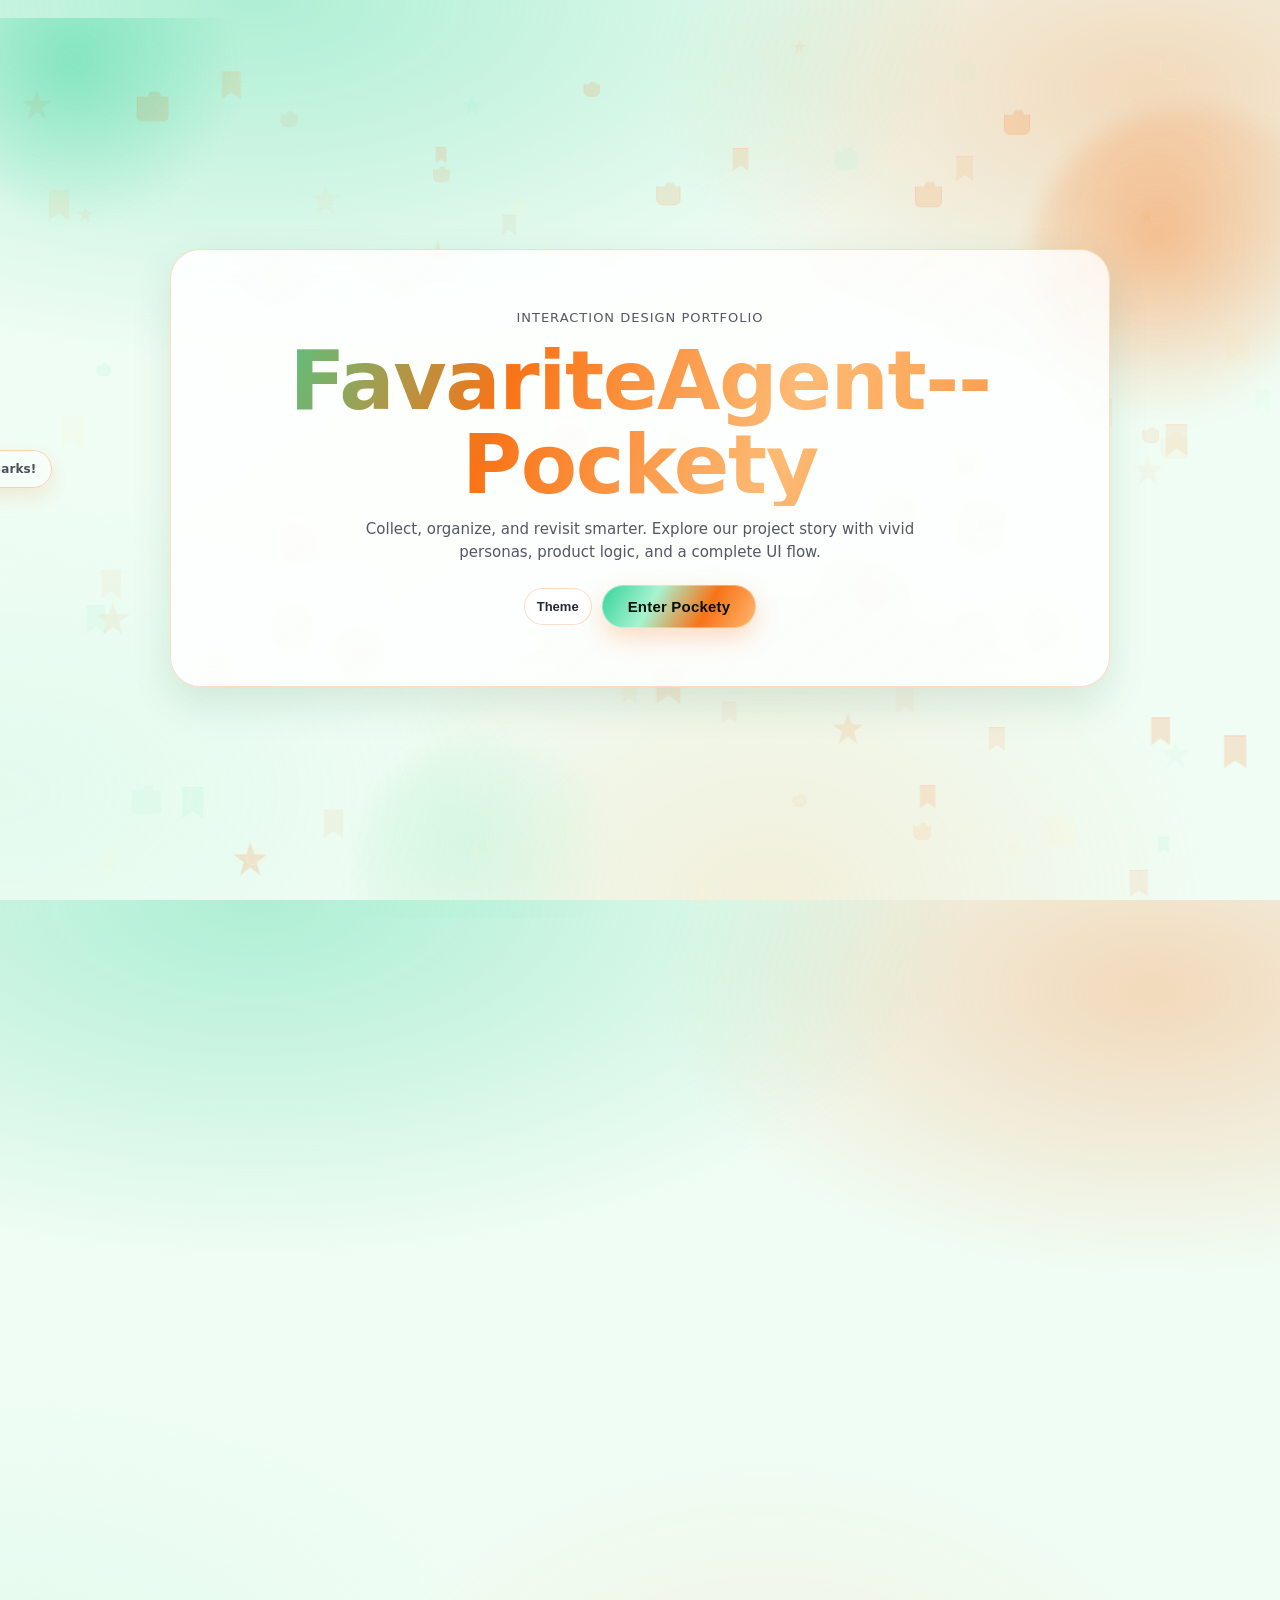
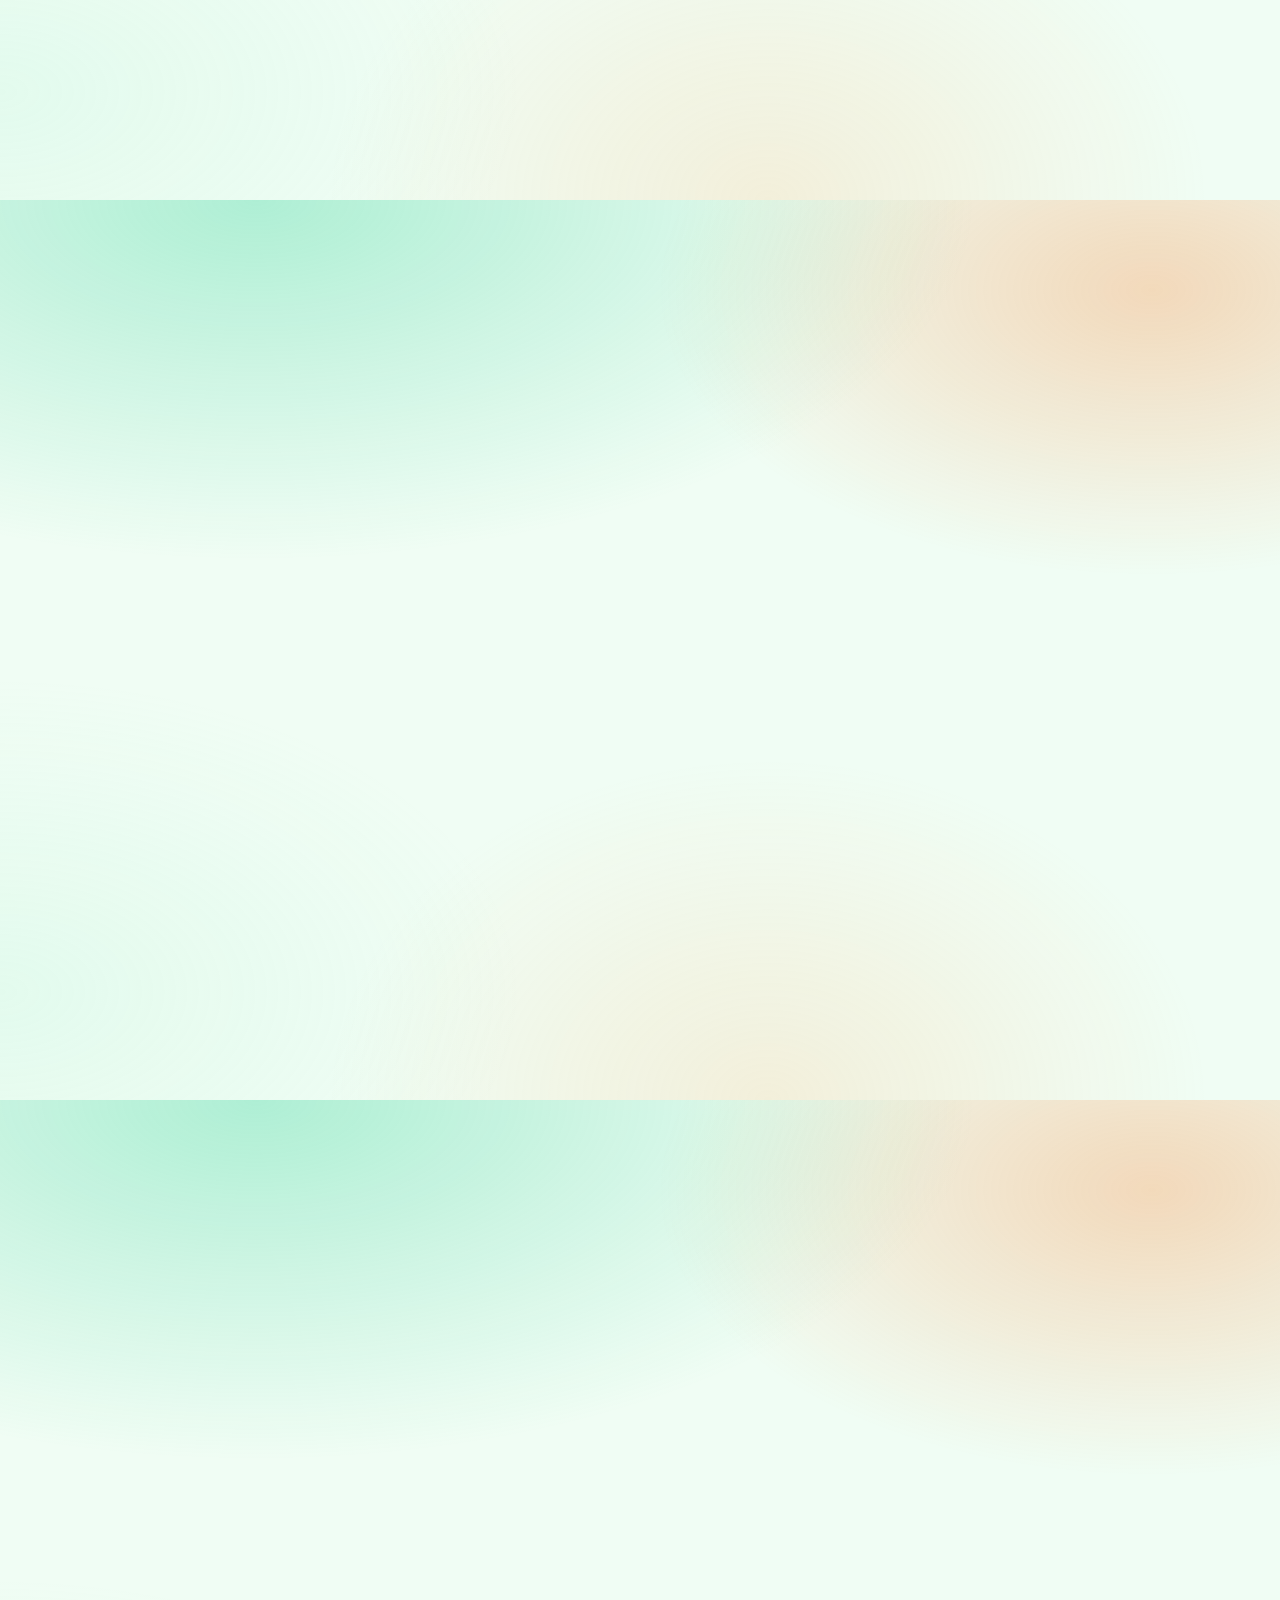
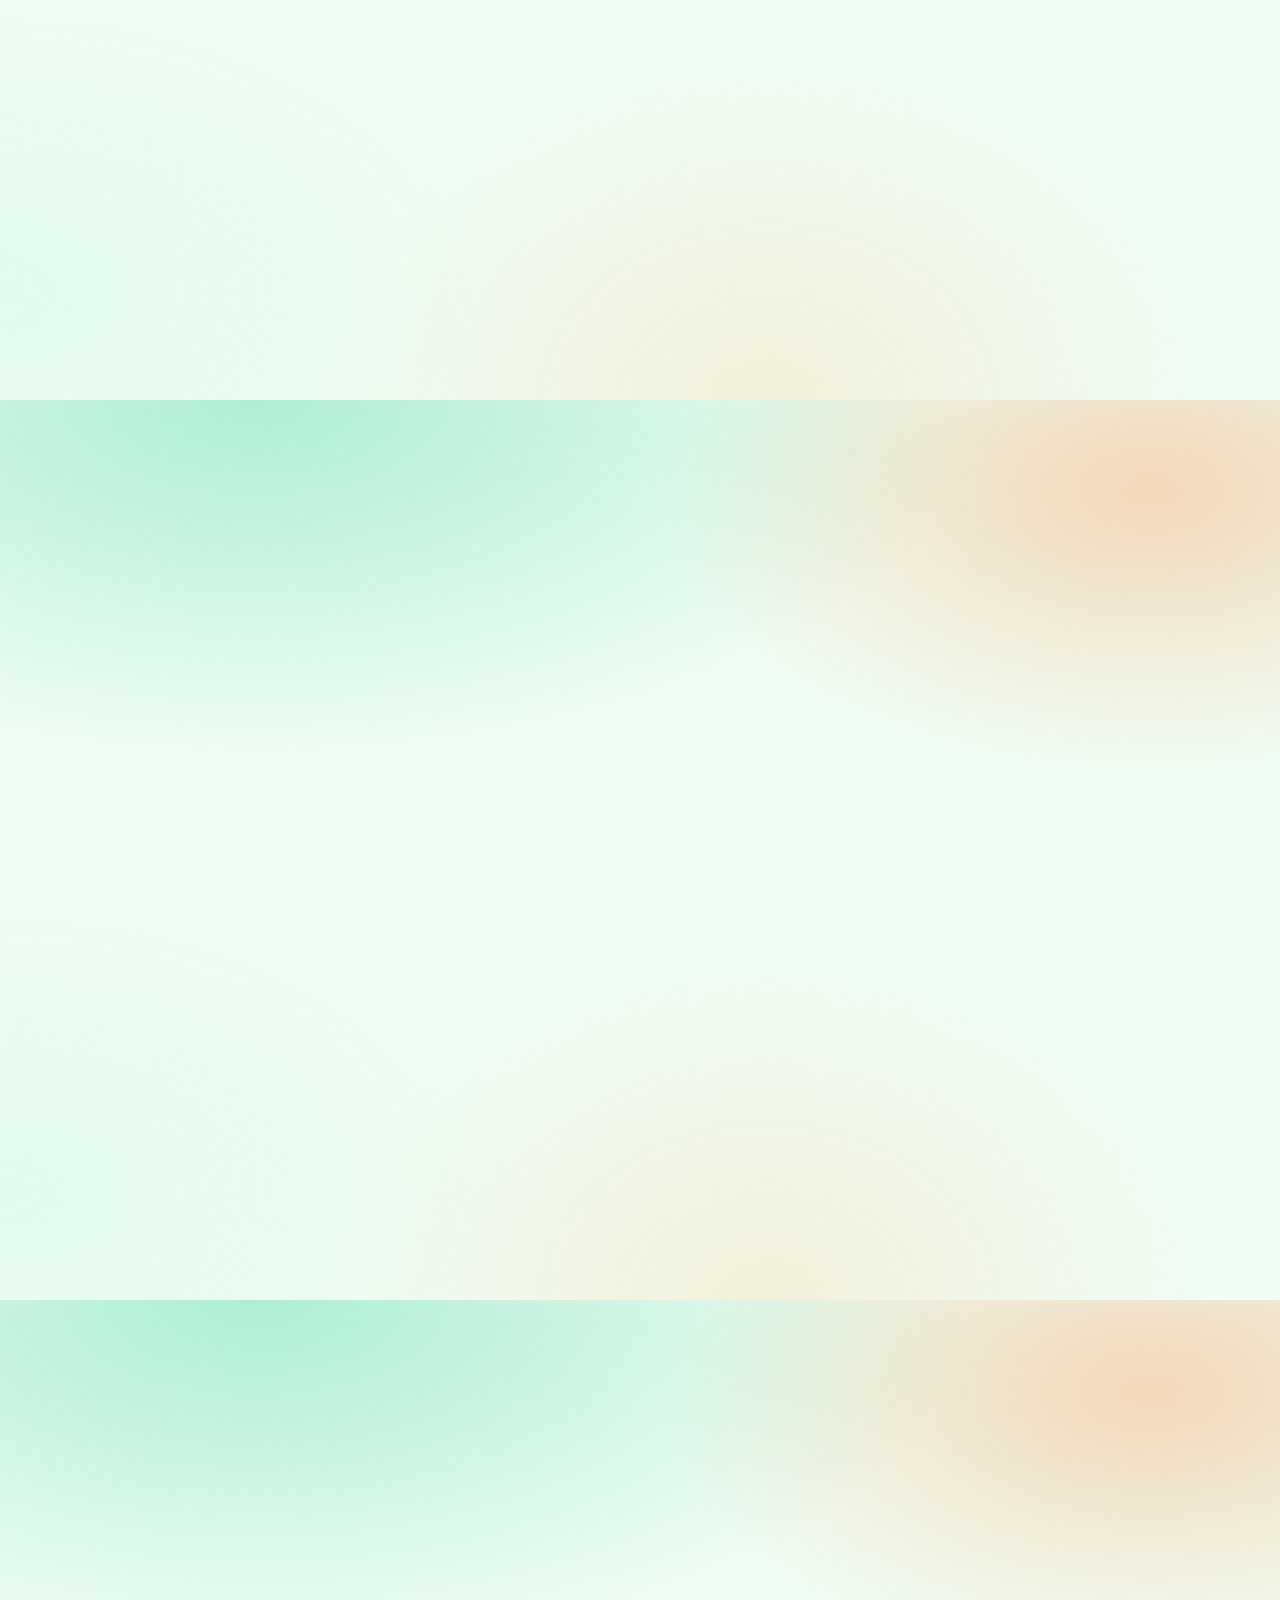
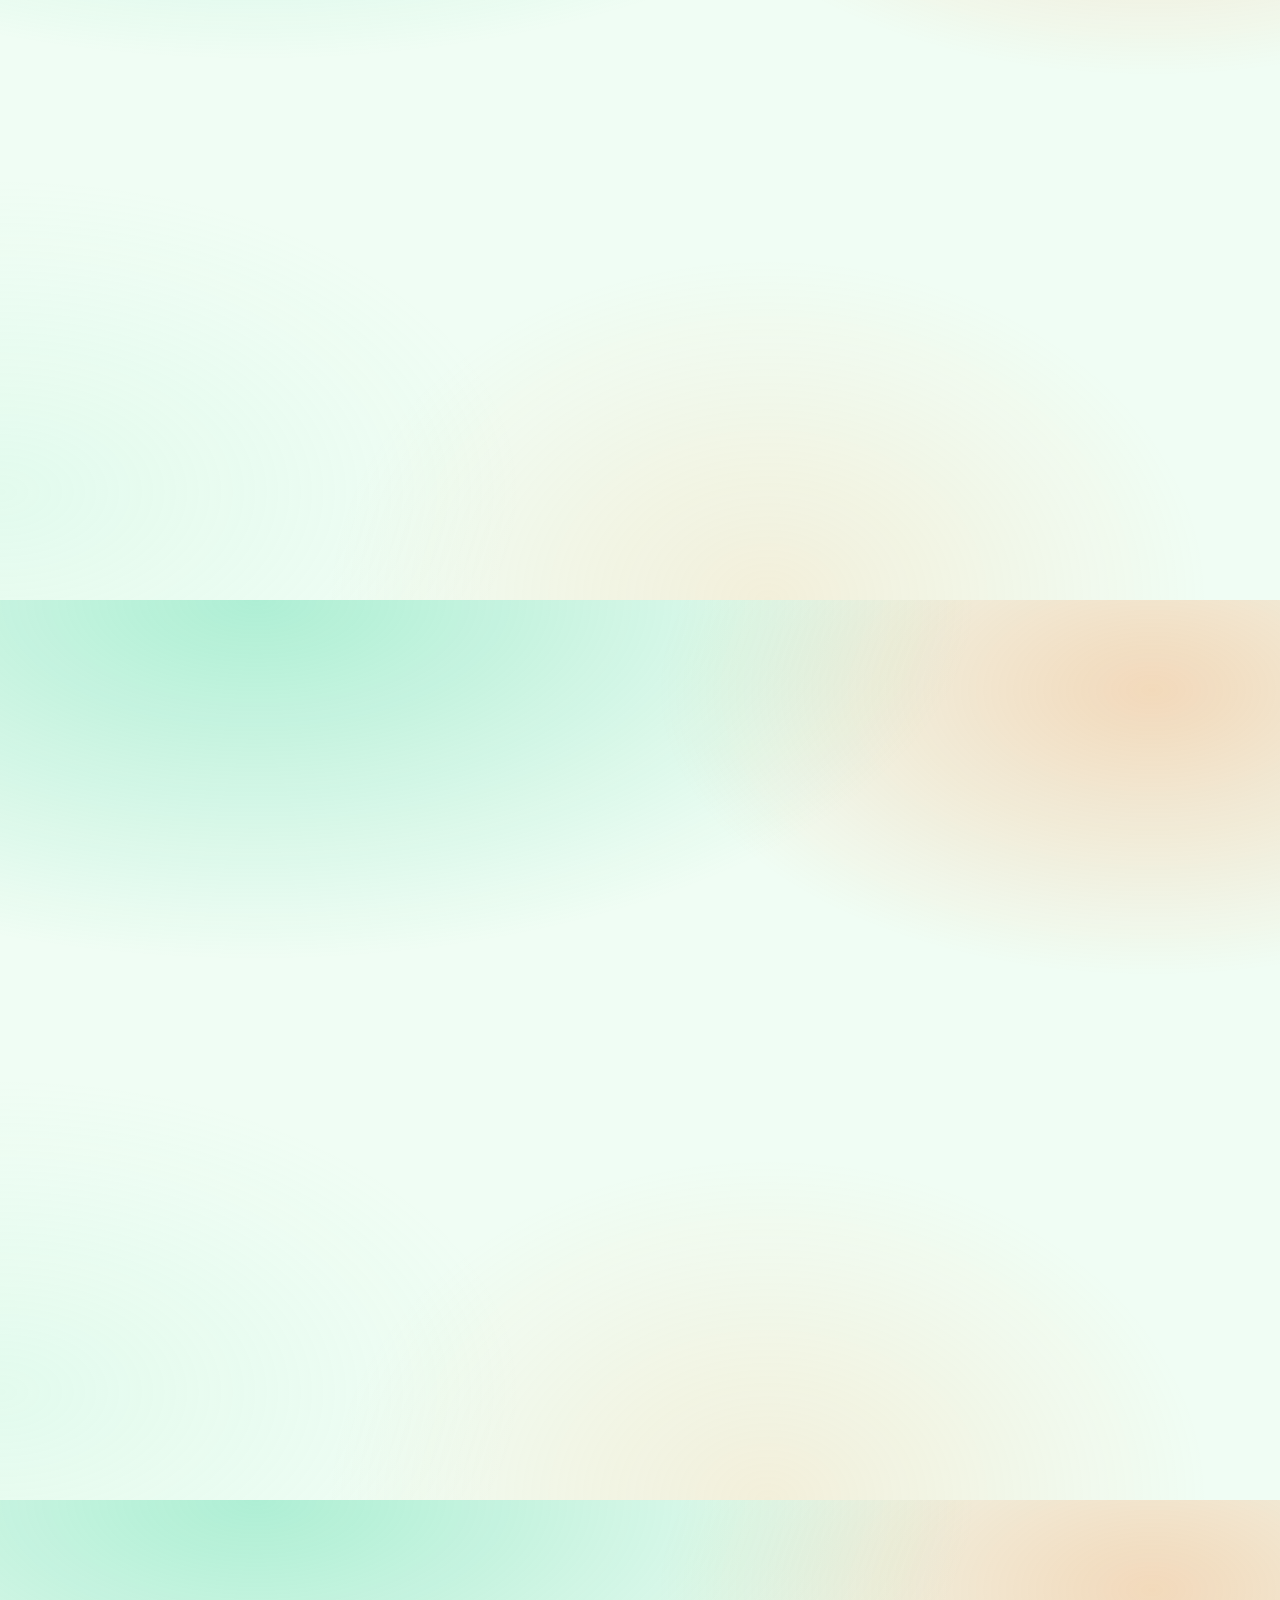
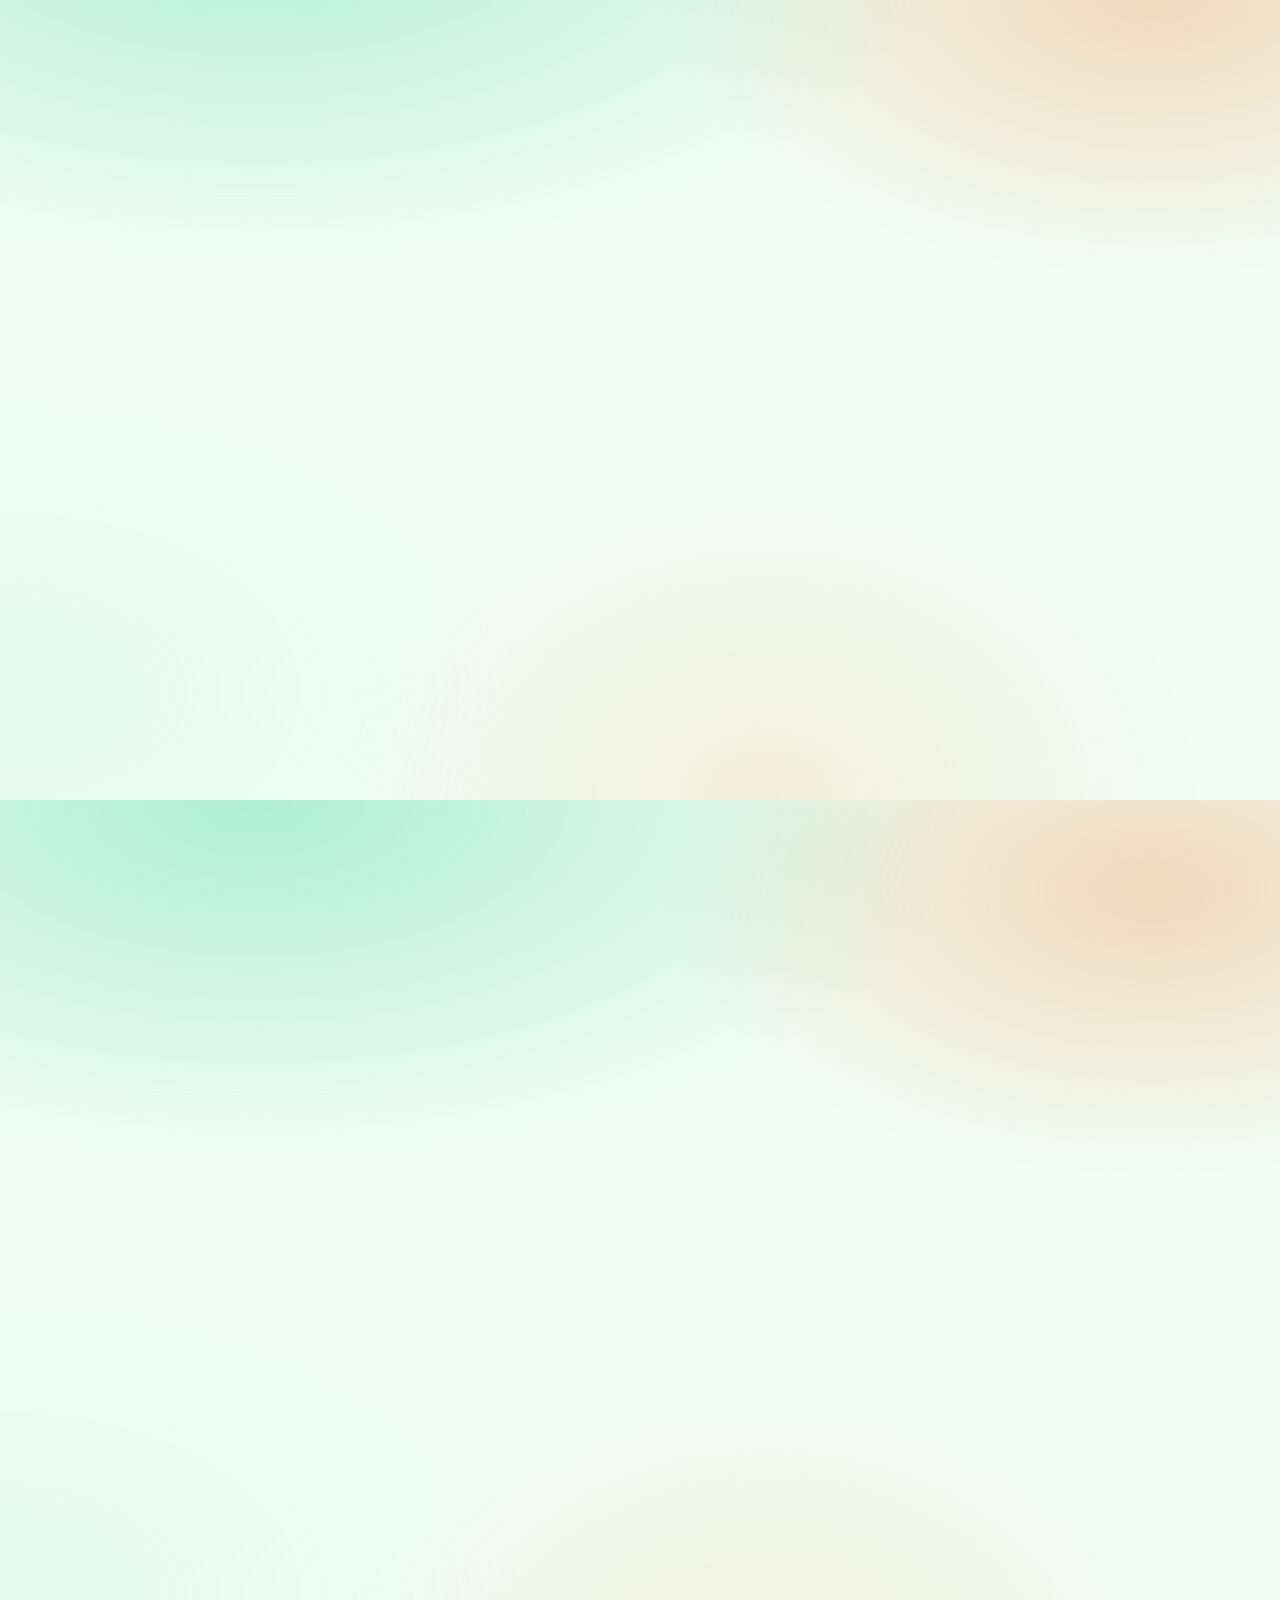
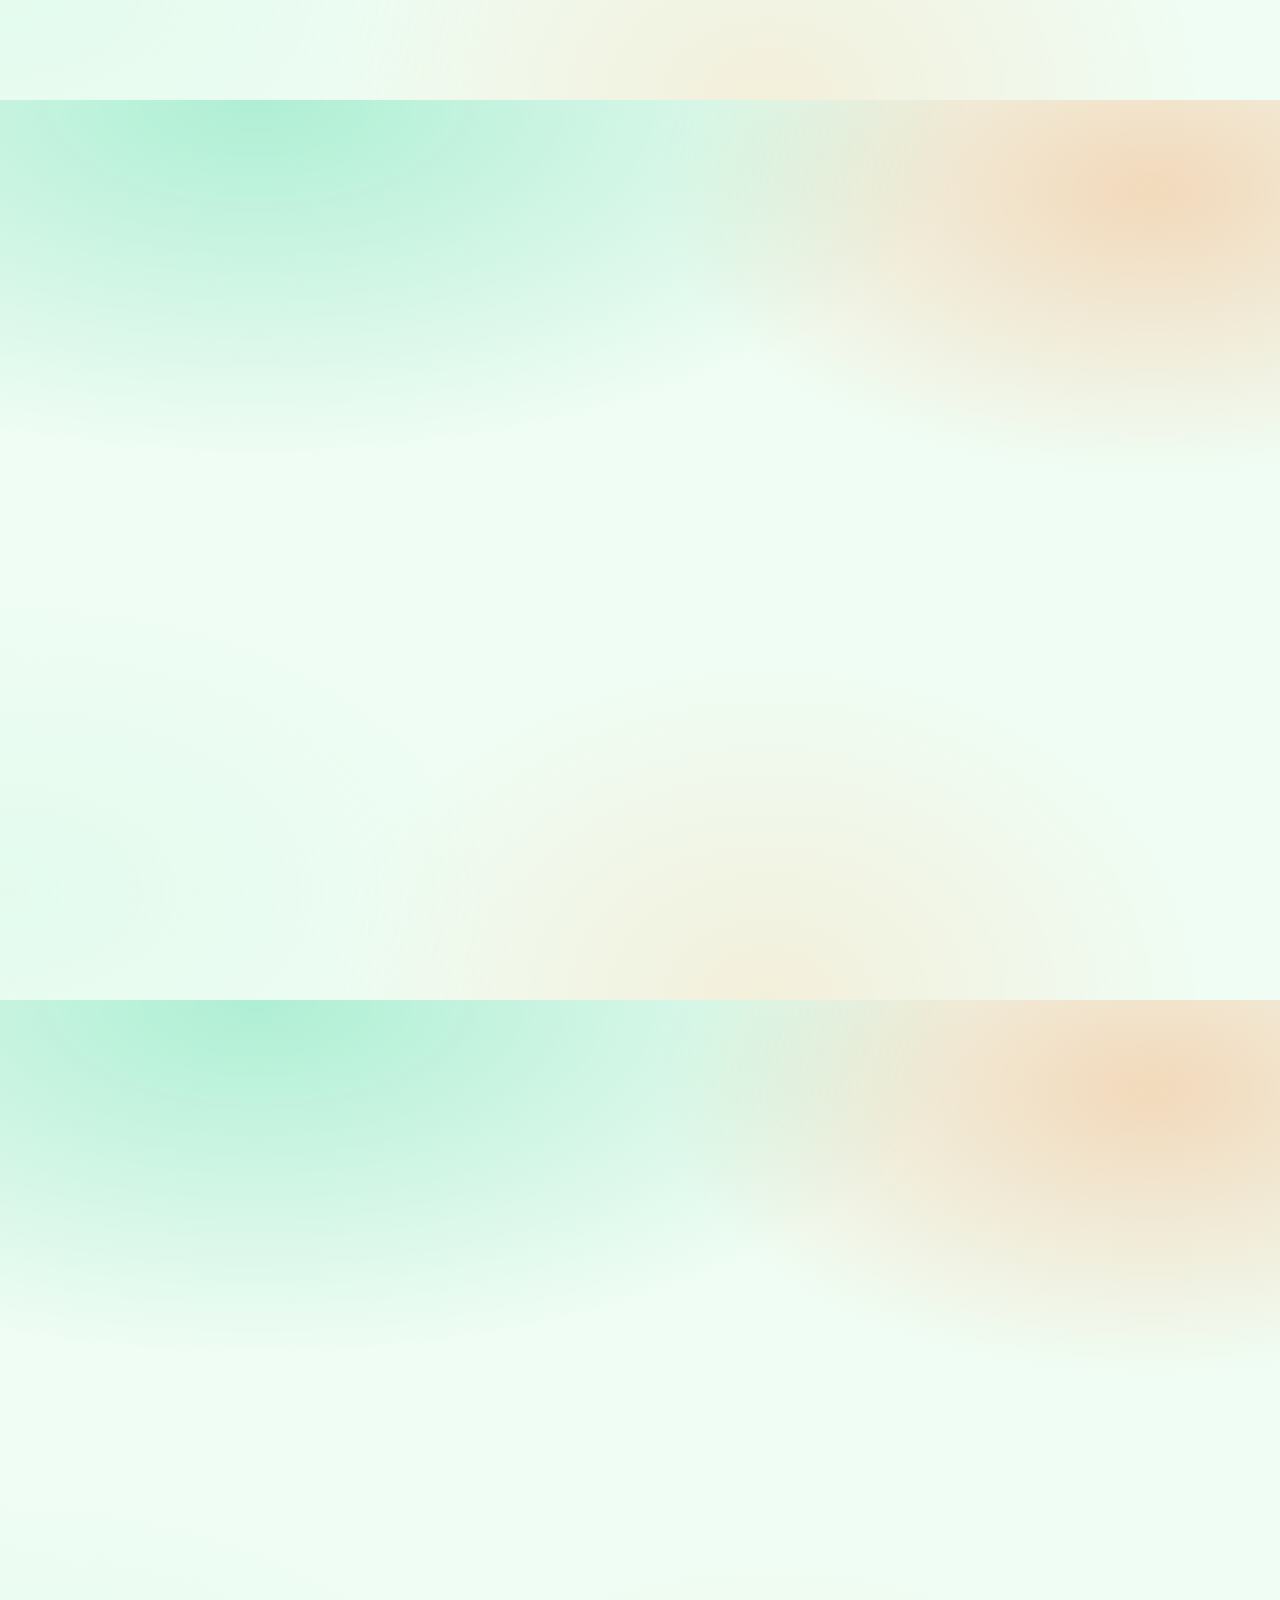
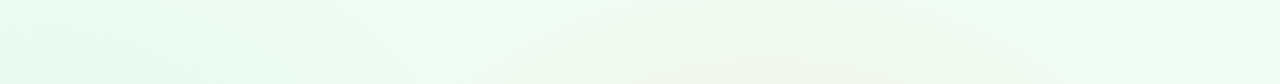
==== commit d043263a: "Update index.html" ====
--- a/index.html
+++ b/index.html
@@ -1229,7 +1229,7 @@
                   Used for generating the hook part of Video Demo
                 </p>
                 <p class="value">
-                  [3] ElevenLabs, Text to Speech, accessed on 2026-05-08, available at
+                  [3] ElevenLabs, Text to Speech, accessed on 2026-05-02, available at
                   <a href="https://elevenlabs.io/" target="_blank" rel="noopener noreferrer">https://elevenlabs.io/</a>.
                   Used for generating the voice-over audio of the Video Demo.
                 </p>
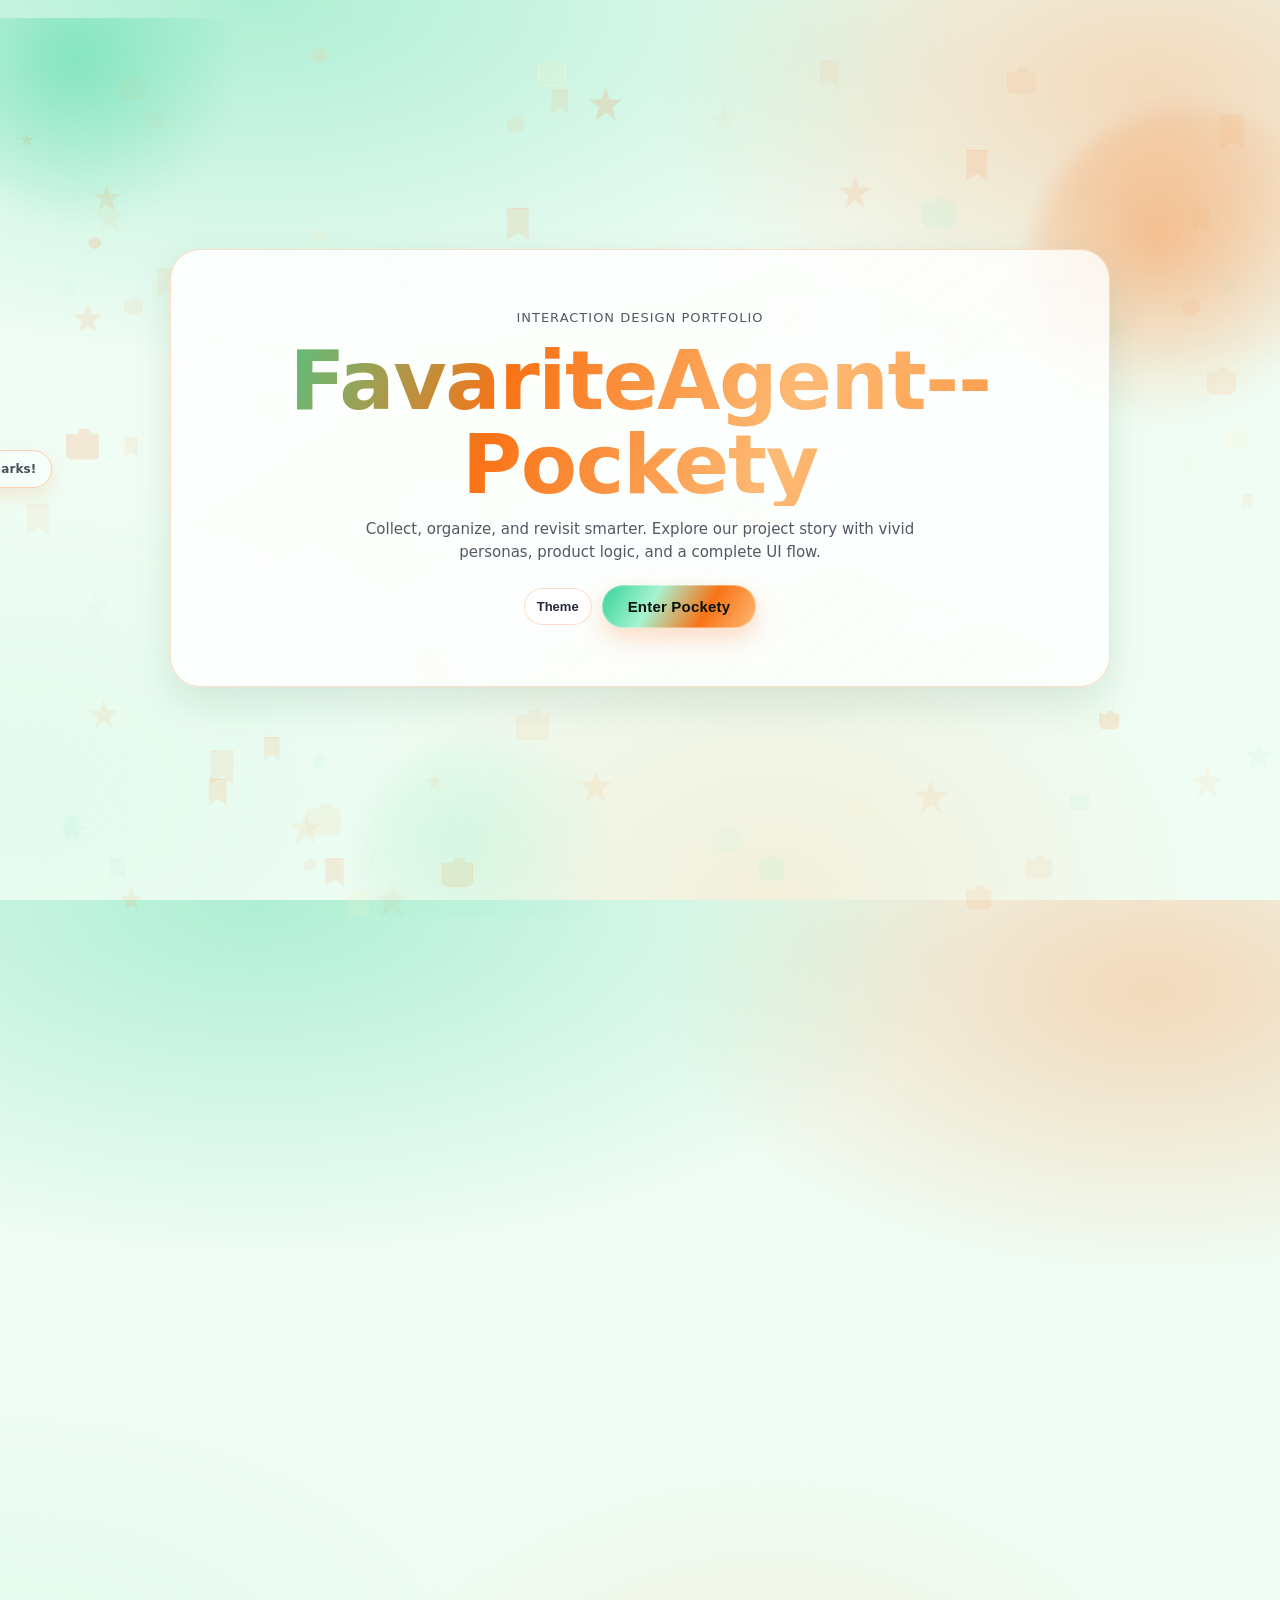
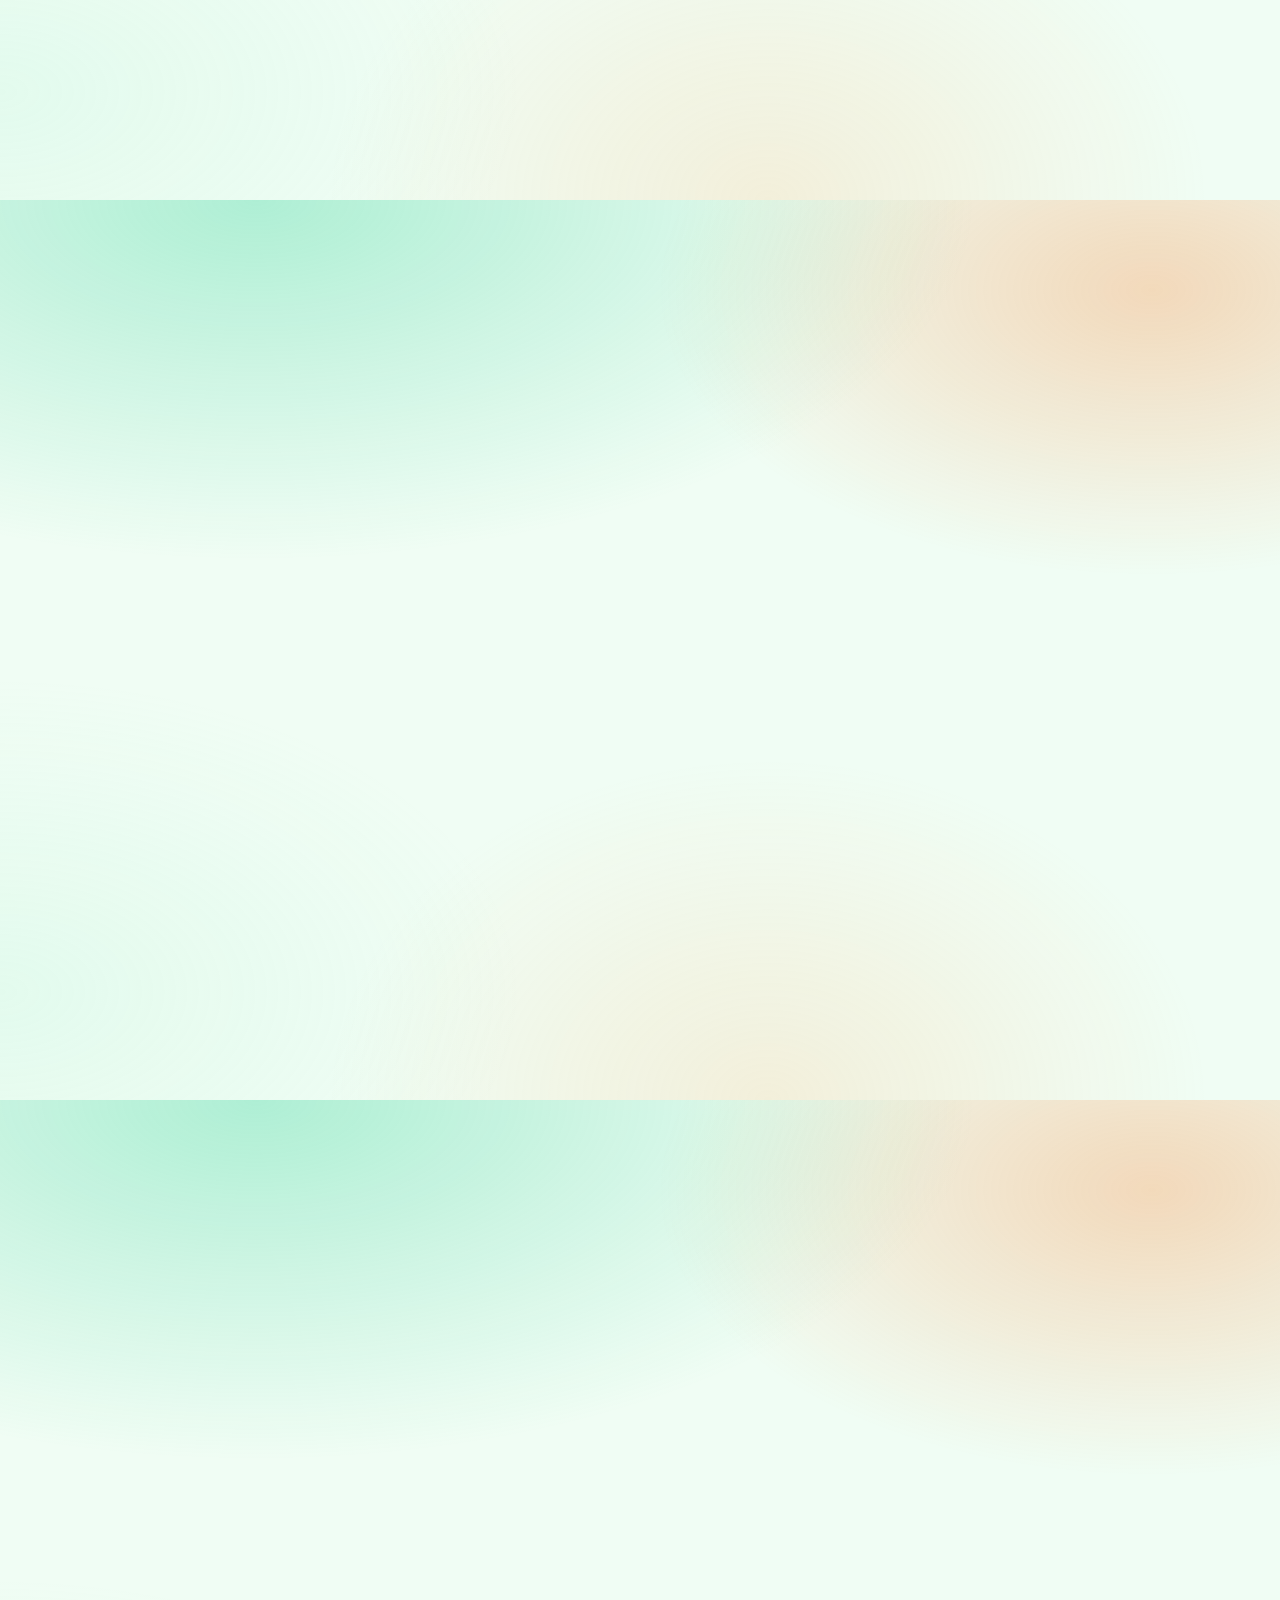
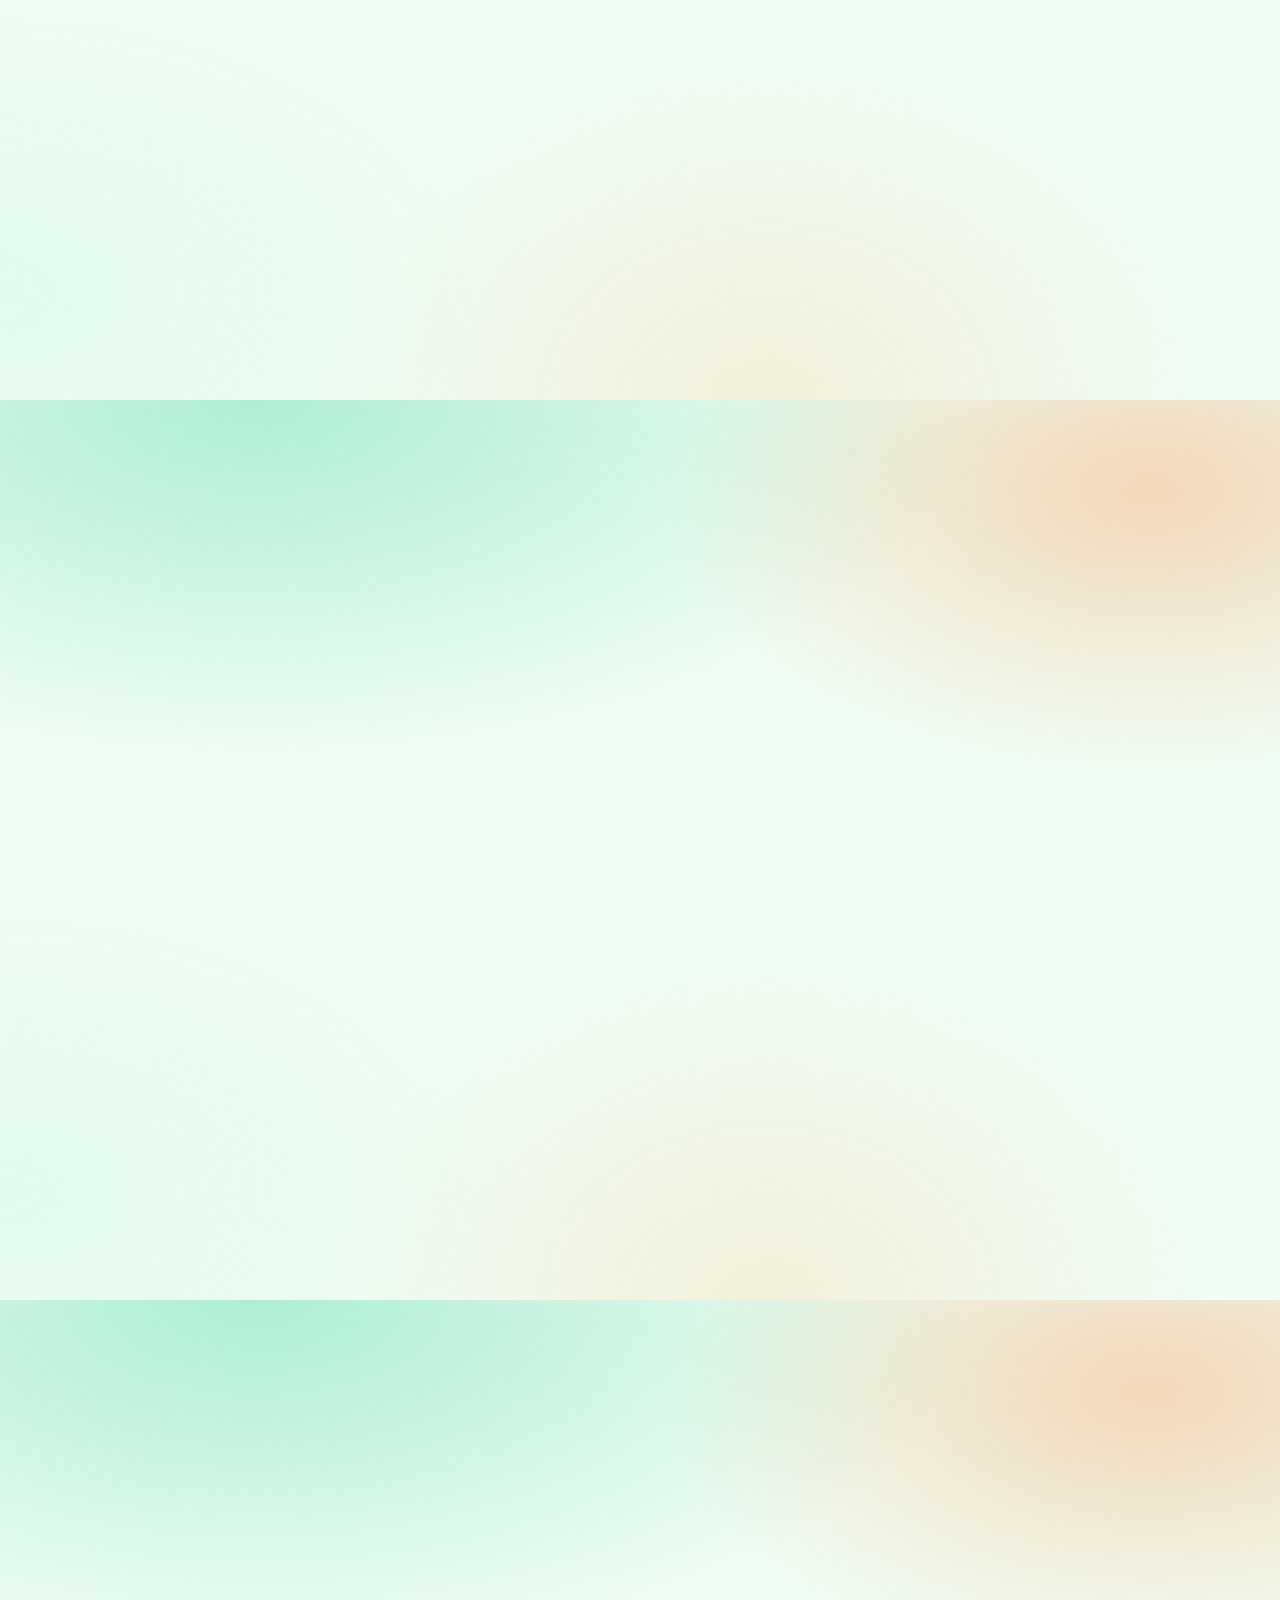
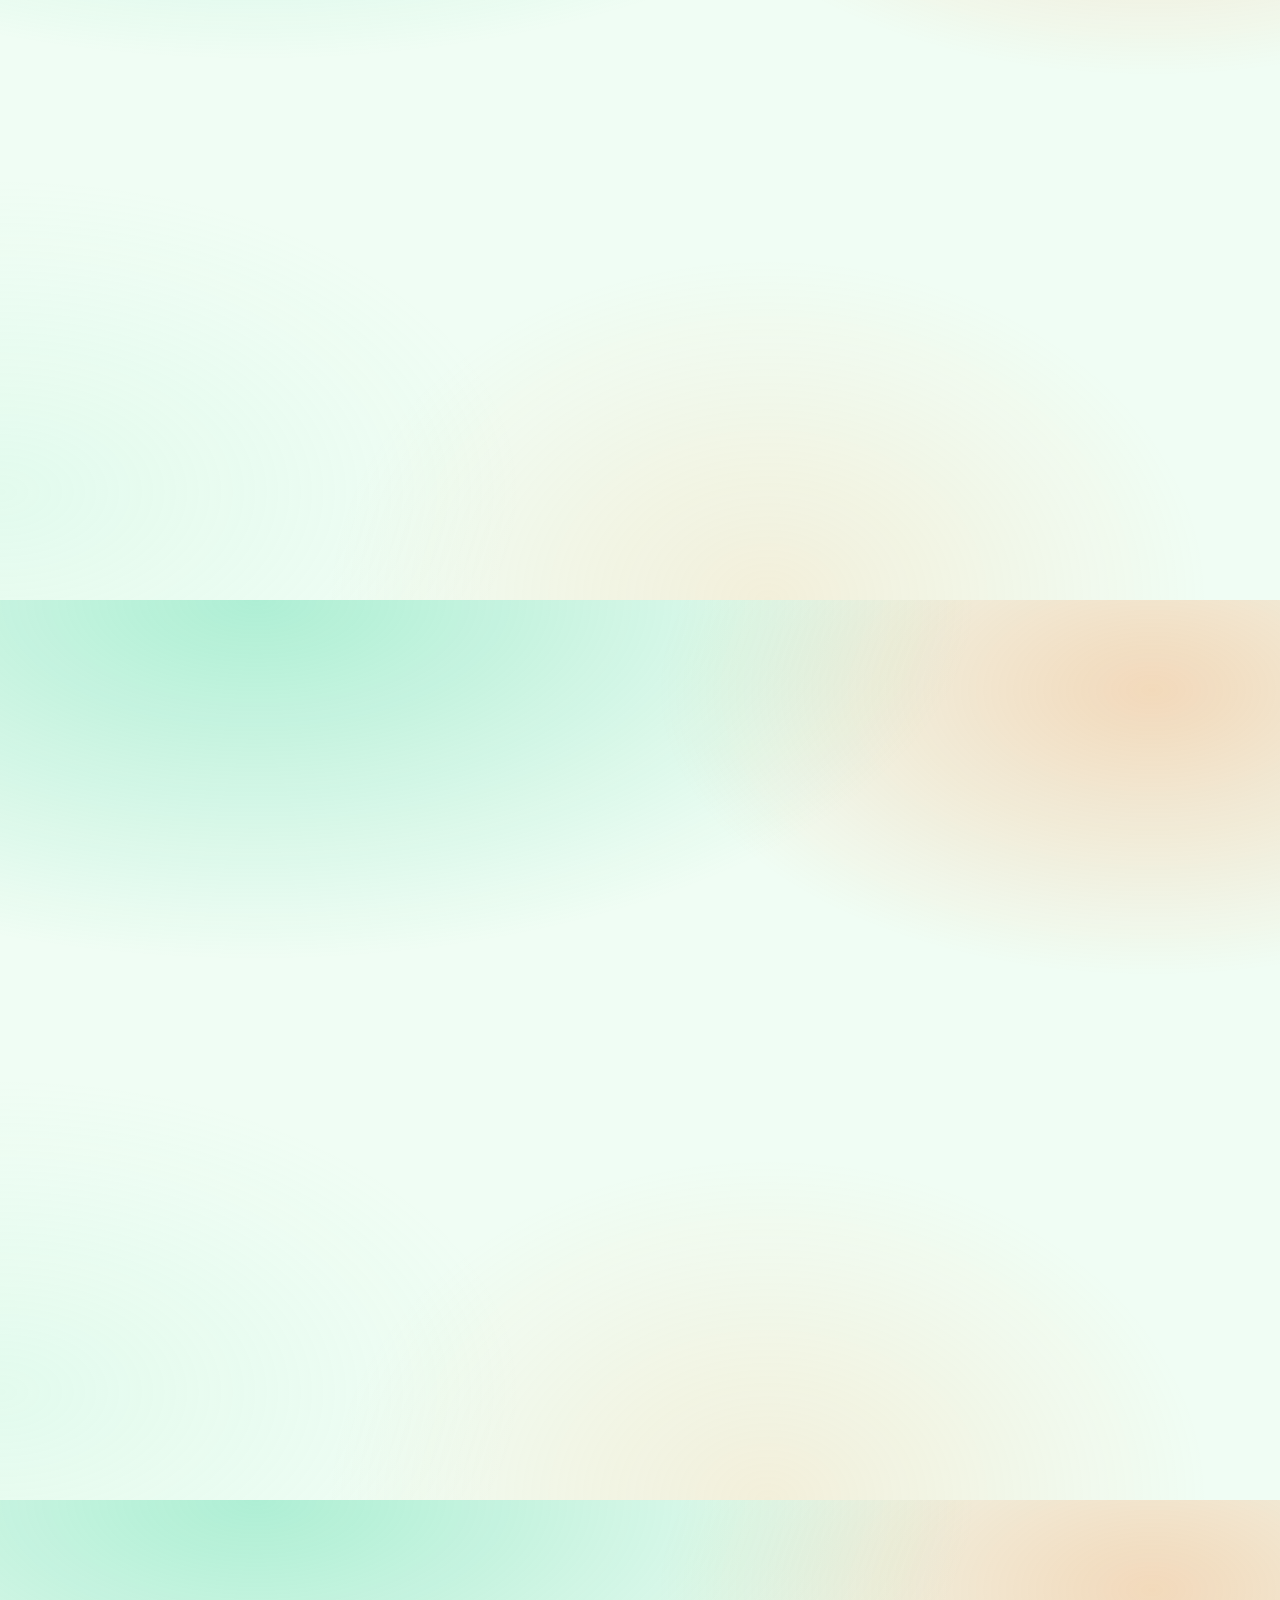
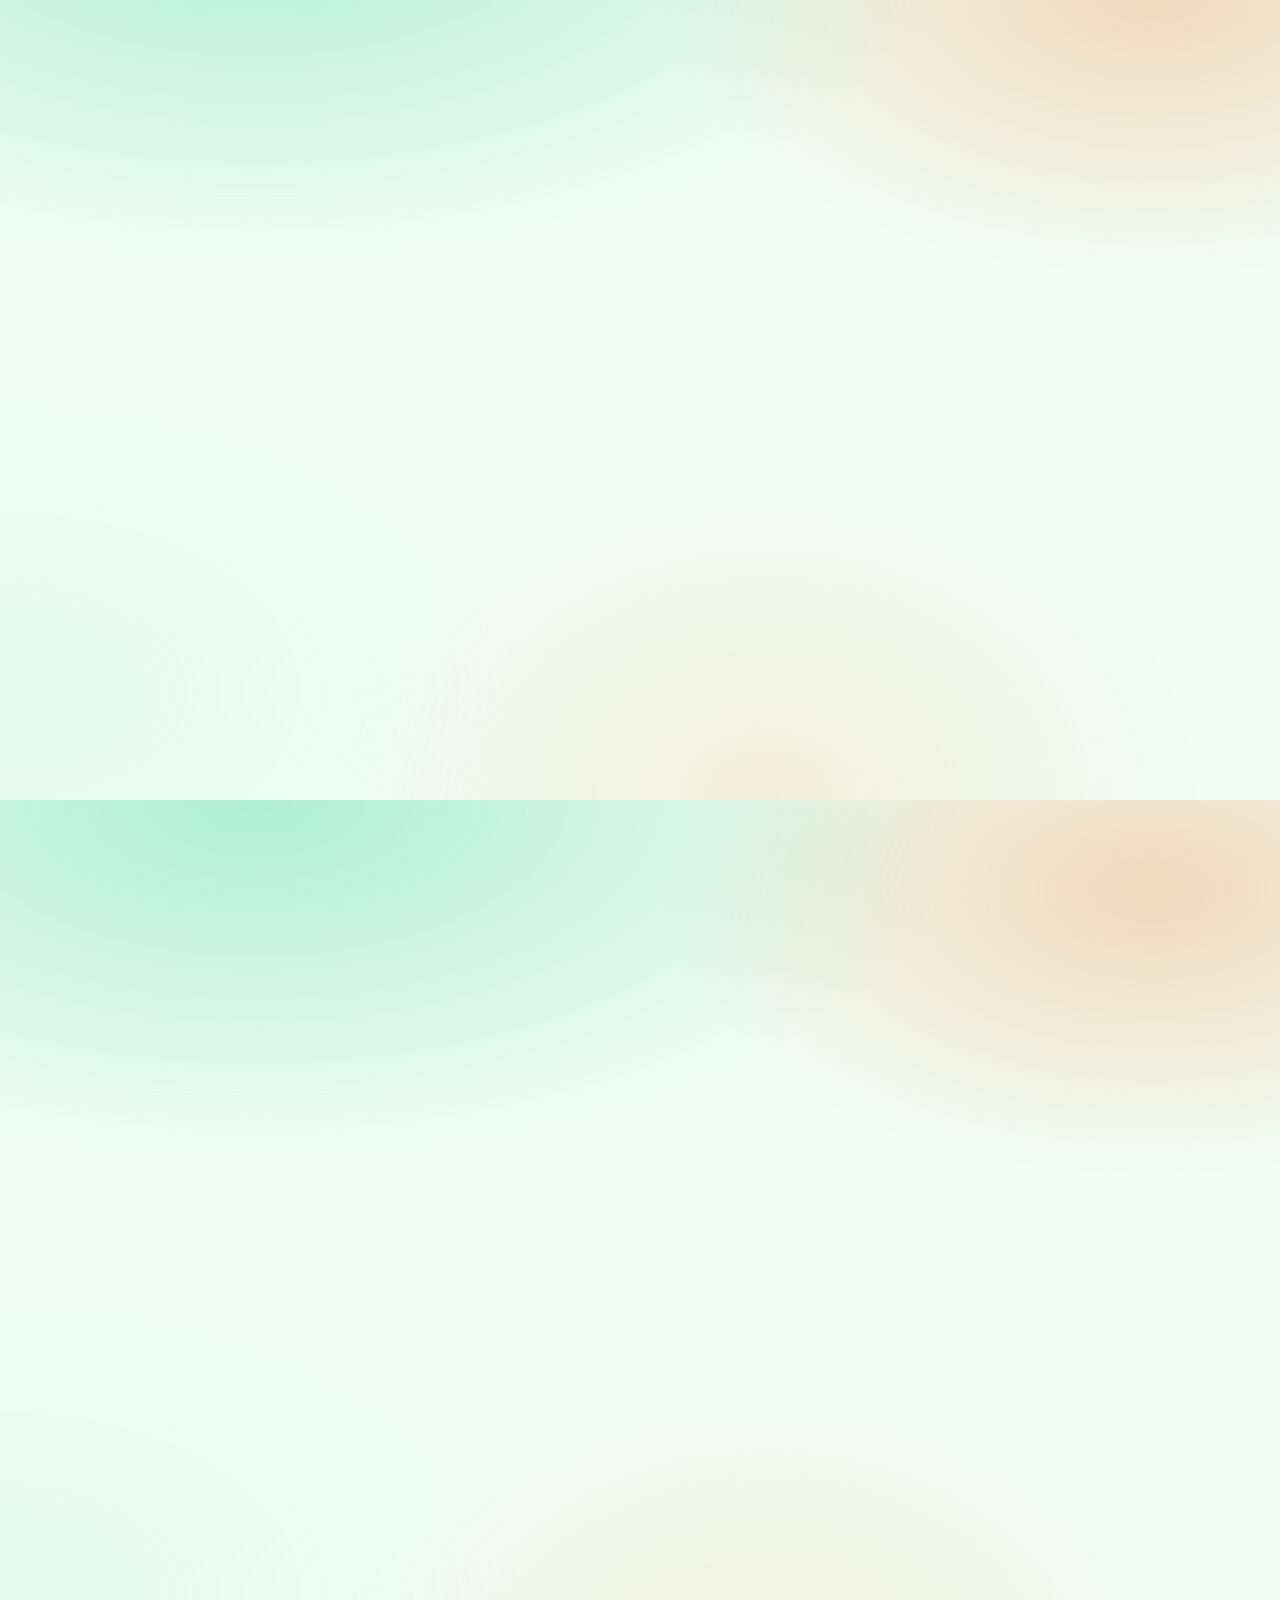
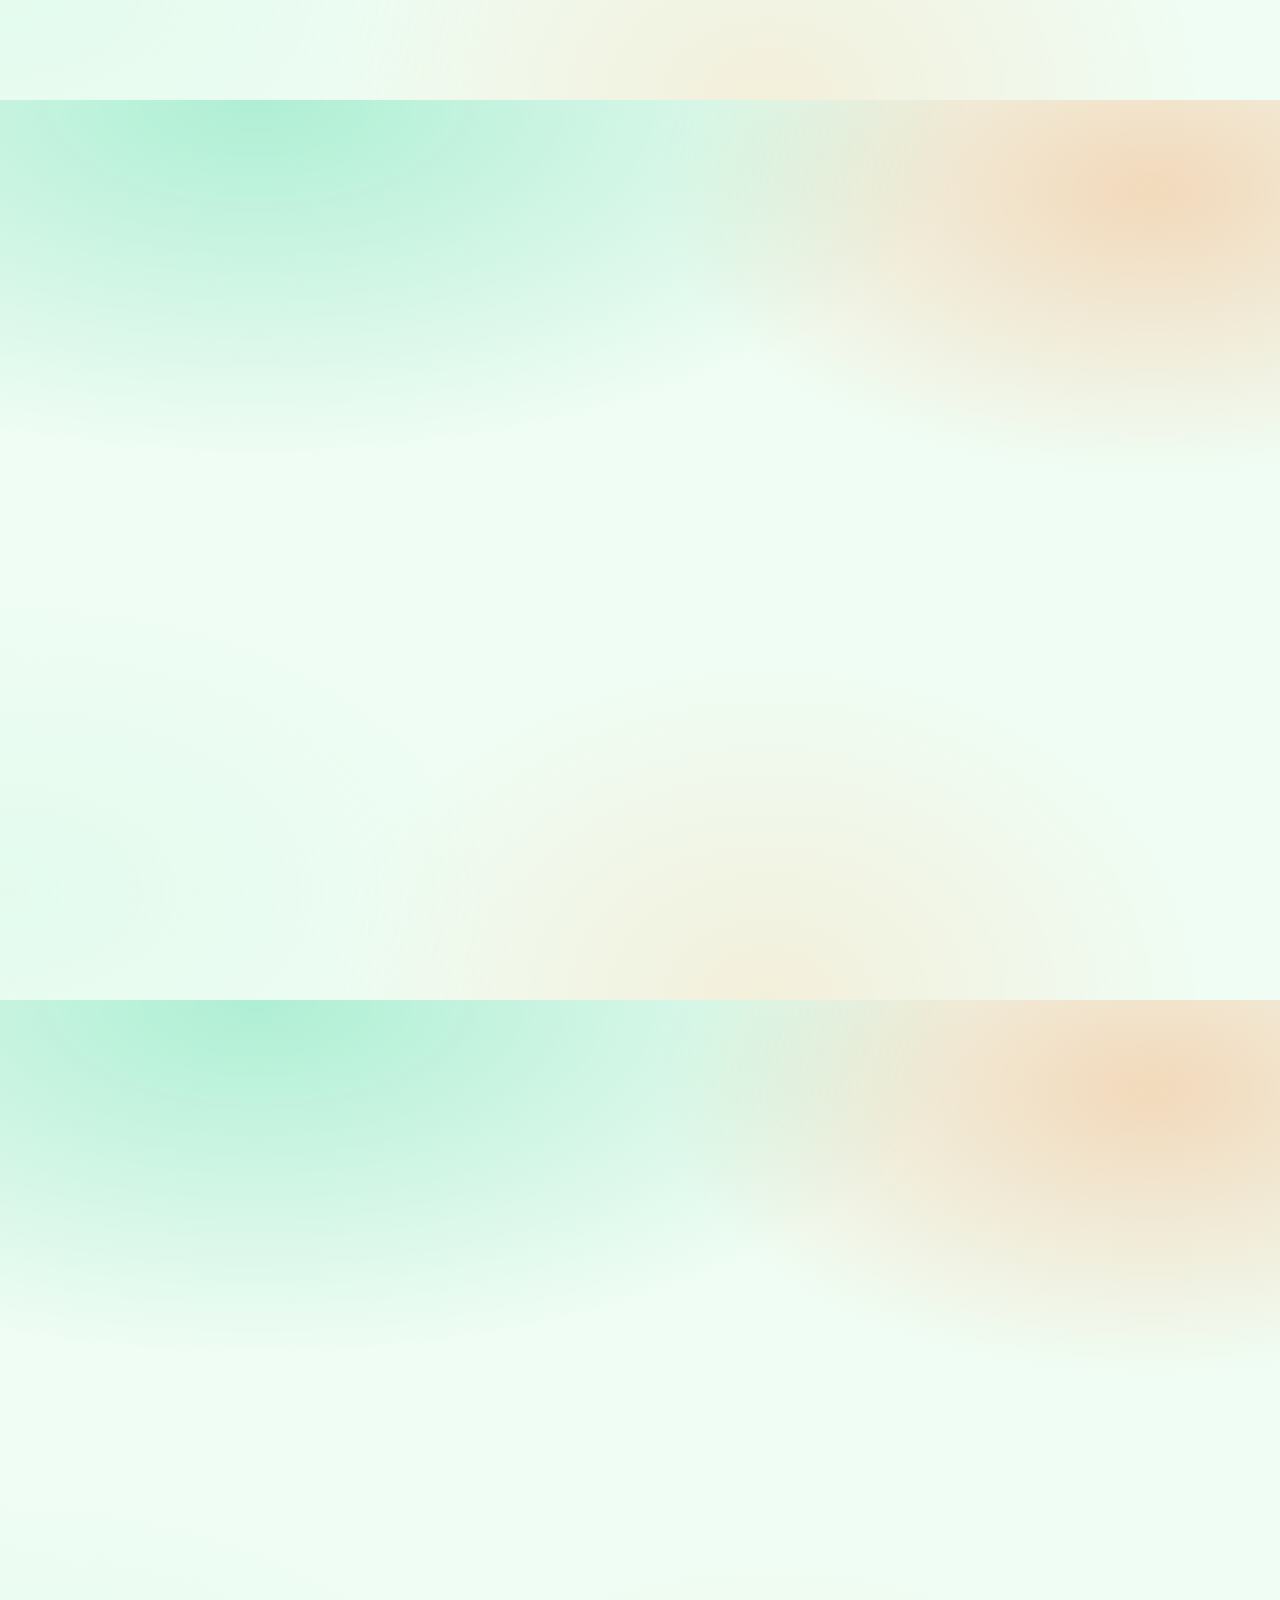
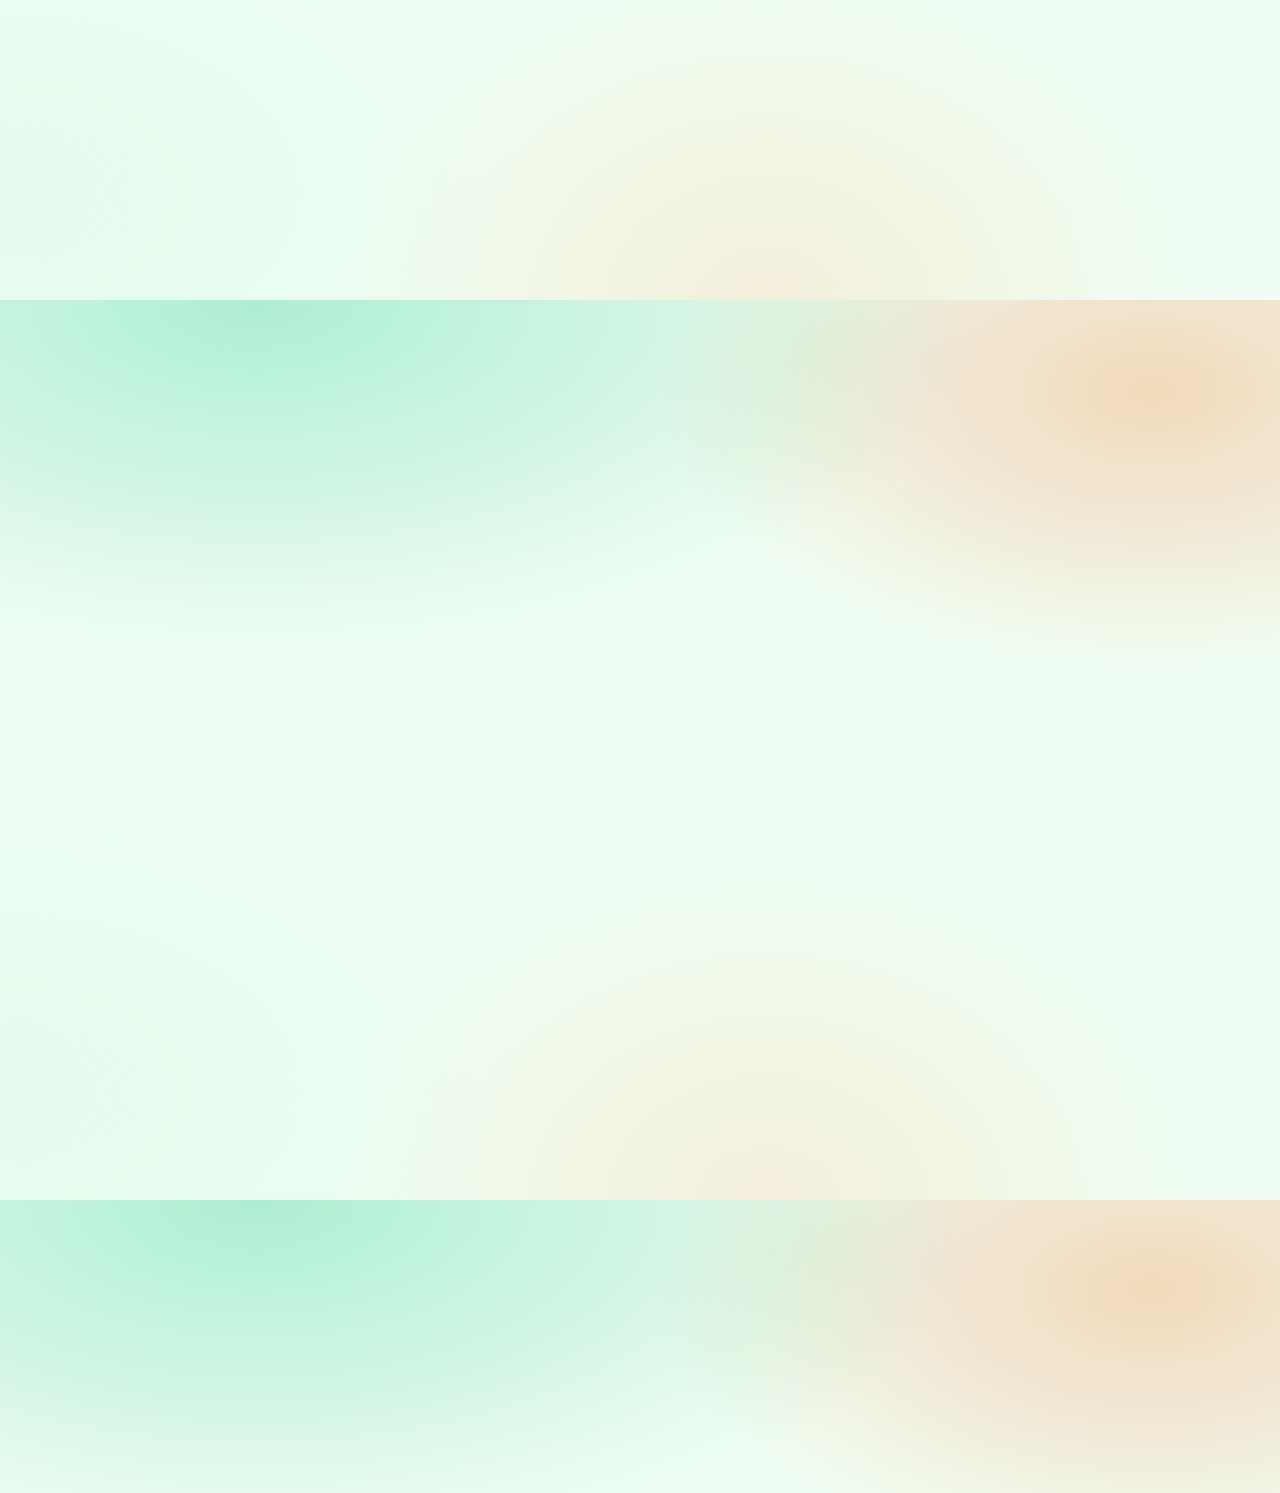
==== commit efe8e339: "add iteration images" ====
--- a/index.html
+++ b/index.html
@@ -322,7 +322,7 @@
                     <div class="id-strip">ID card</div>
                     <p class="desc"><strong>Intro:</strong> Team Leader</p>
                     <p class="desc">
-                      <strong>Responsibility:</strong> Coordinated project progress, conducted user research, completed poster design & production & video demo, led project testing, and took charge of poster design and production.
+                      <strong>Responsibility:</strong> Coordinated project progress, conducted user research, completed poster design & production & video demo, led project testing, optimized frontend codeand, took charge of poster design and production.
                     </p>
                   </div>
                 </div>
@@ -1029,35 +1029,34 @@
                     </thead>
                     <tbody>
                       <tr>
-                        <td>Honming Guo</td>
-                        <td>Leader</td>
-                        <td>
-                          Designed and completed the project poster; conducted front-end and back-end integration; took
-                          charge of project testing.
+                        <td>Jingxuan Weng</td>
+                        <td>UI Designer / Front-end Developer</td>
+                        <td>
+                          Designed the project UI in Figma, assisted in poster creation, and developed the Process
+                          Portfolio website on GitHub.
                         </td>
                       </tr>
                       <tr>
                         <td>Haotian Ma</td>
-                        <td>Back-end Developer &amp; Researcher</td>
-                        <td>
-                          Implemented back-end code; adjusted the large language model to adapt to the project theme;
-                          conducted preliminary research on relevant products and technologies.
-                        </td>
-                      </tr>
-                      <tr>
-                        <td>Jingxuan Weng</td>
-                        <td>UI/UX Designer &amp; Portfolio Developer</td>
-                        <td>
-                          Designed the project UI on Figma; designed and developed the Process Portfolio page on GitHub;
-                          collected and wrote stakeholders information.
+                        <td>Back-end Developer</td>
+                        <td>
+                          Implemented back-end code, fine-tuned, handled front-end and back-end integration, adapted
+                          LLM to fit the project theme, assisted in poster creation, and conducted preliminary research on relevant products and
+                          technologies.
                         </td>
                       </tr>
                       <tr>
                         <td>Zeyu Yin</td>
-                        <td>UI/UX Designer &amp; Portfolio Editor</td>
-                        <td>
-                          Designed the project UI on Figma; wrote and integrated the content of the Process Portfolio;
-                          took charge of project testing.
+                        <td>UI Designer / Portfolio Editor</td>
+                        <td>
+                          Designed the project UI in Figma, wrote and integrated the content of the Process Portfolio, assisted in poster creation, and participated in project testing.
+                        </td>
+                      </tr>
+                      <tr>
+                        <td>Hongming Guo</td>
+                        <td>Team Leader</td>
+                        <td>
+                          Coordinated project progress, conducted user research, completed poster design &amp; production &amp; video demo, led project testing, optimized frontend codeand, took charge of poster design and production.
                         </td>
                       </tr>
                     </tbody>
@@ -1169,6 +1168,40 @@
                     decoding="async"
                   />
                 </figure>
+                <div class="evidence-grid iteration-grid">
+                  <figure class="media-card">
+                    <img
+                      src="./images_Evaluation & Reflection/iteration1.png"
+                      alt="Design iteration 1"
+                      loading="lazy"
+                      decoding="async"
+                    />
+                  </figure>
+                  <figure class="media-card">
+                    <img
+                      src="./images_Evaluation & Reflection/iteration2.png"
+                      alt="Design iteration 2"
+                      loading="lazy"
+                      decoding="async"
+                    />
+                  </figure>
+                  <figure class="media-card">
+                    <img
+                      src="./images_Evaluation & Reflection/iteration3.png"
+                      alt="Design iteration 3"
+                      loading="lazy"
+                      decoding="async"
+                    />
+                  </figure>
+                  <figure class="media-card">
+                    <img
+                      src="./images_Evaluation & Reflection/iteration4.png"
+                      alt="Design iteration 4"
+                      loading="lazy"
+                      decoding="async"
+                    />
+                  </figure>
+                </div>
               </div>
             </article>
 
--- a/styles.css
+++ b/styles.css
@@ -1449,6 +1449,9 @@
   grid-template-columns: repeat(2, minmax(0, 1fr));
   gap: 14px;
 }
+.iteration-grid {
+  margin-top: 16px;
+}
 .placeholder-box {
   border: 1px dashed color-mix(in oklab, var(--border) 78%, transparent);
   border-radius: var(--radius-sm);
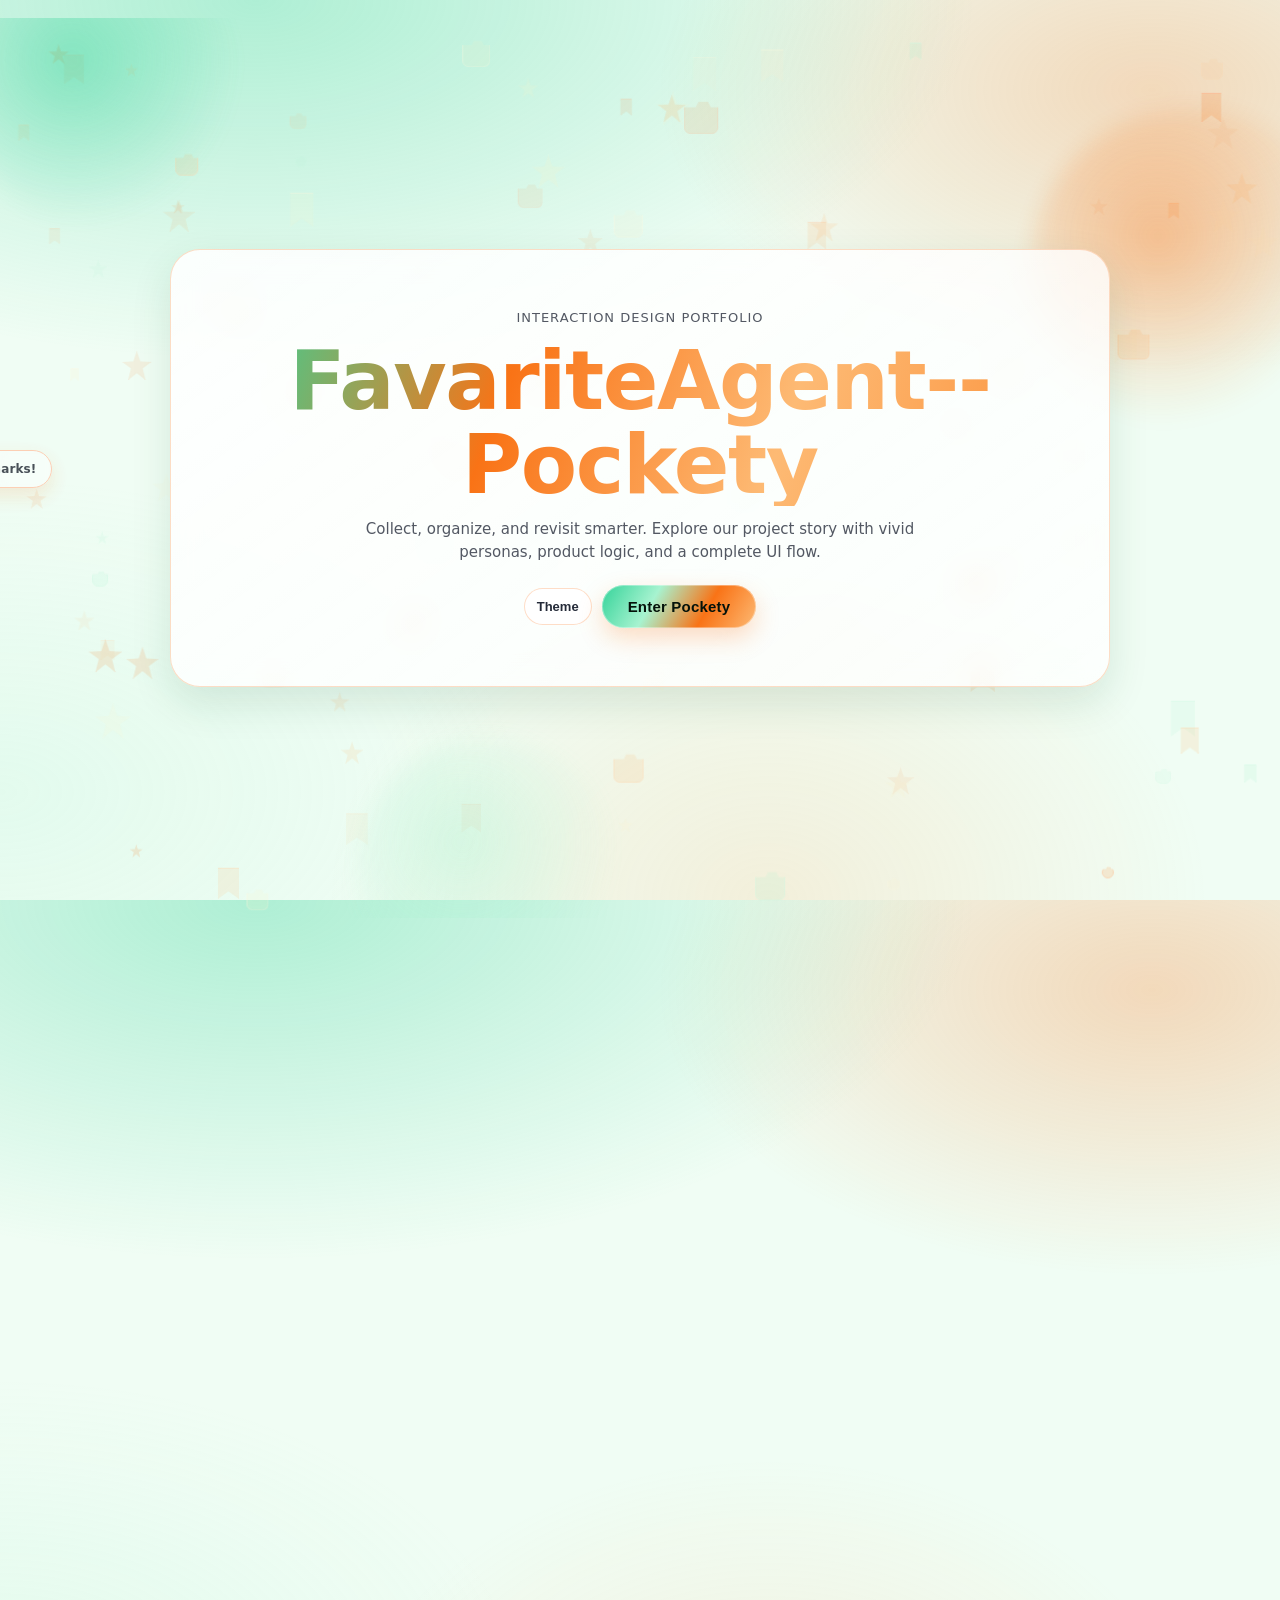
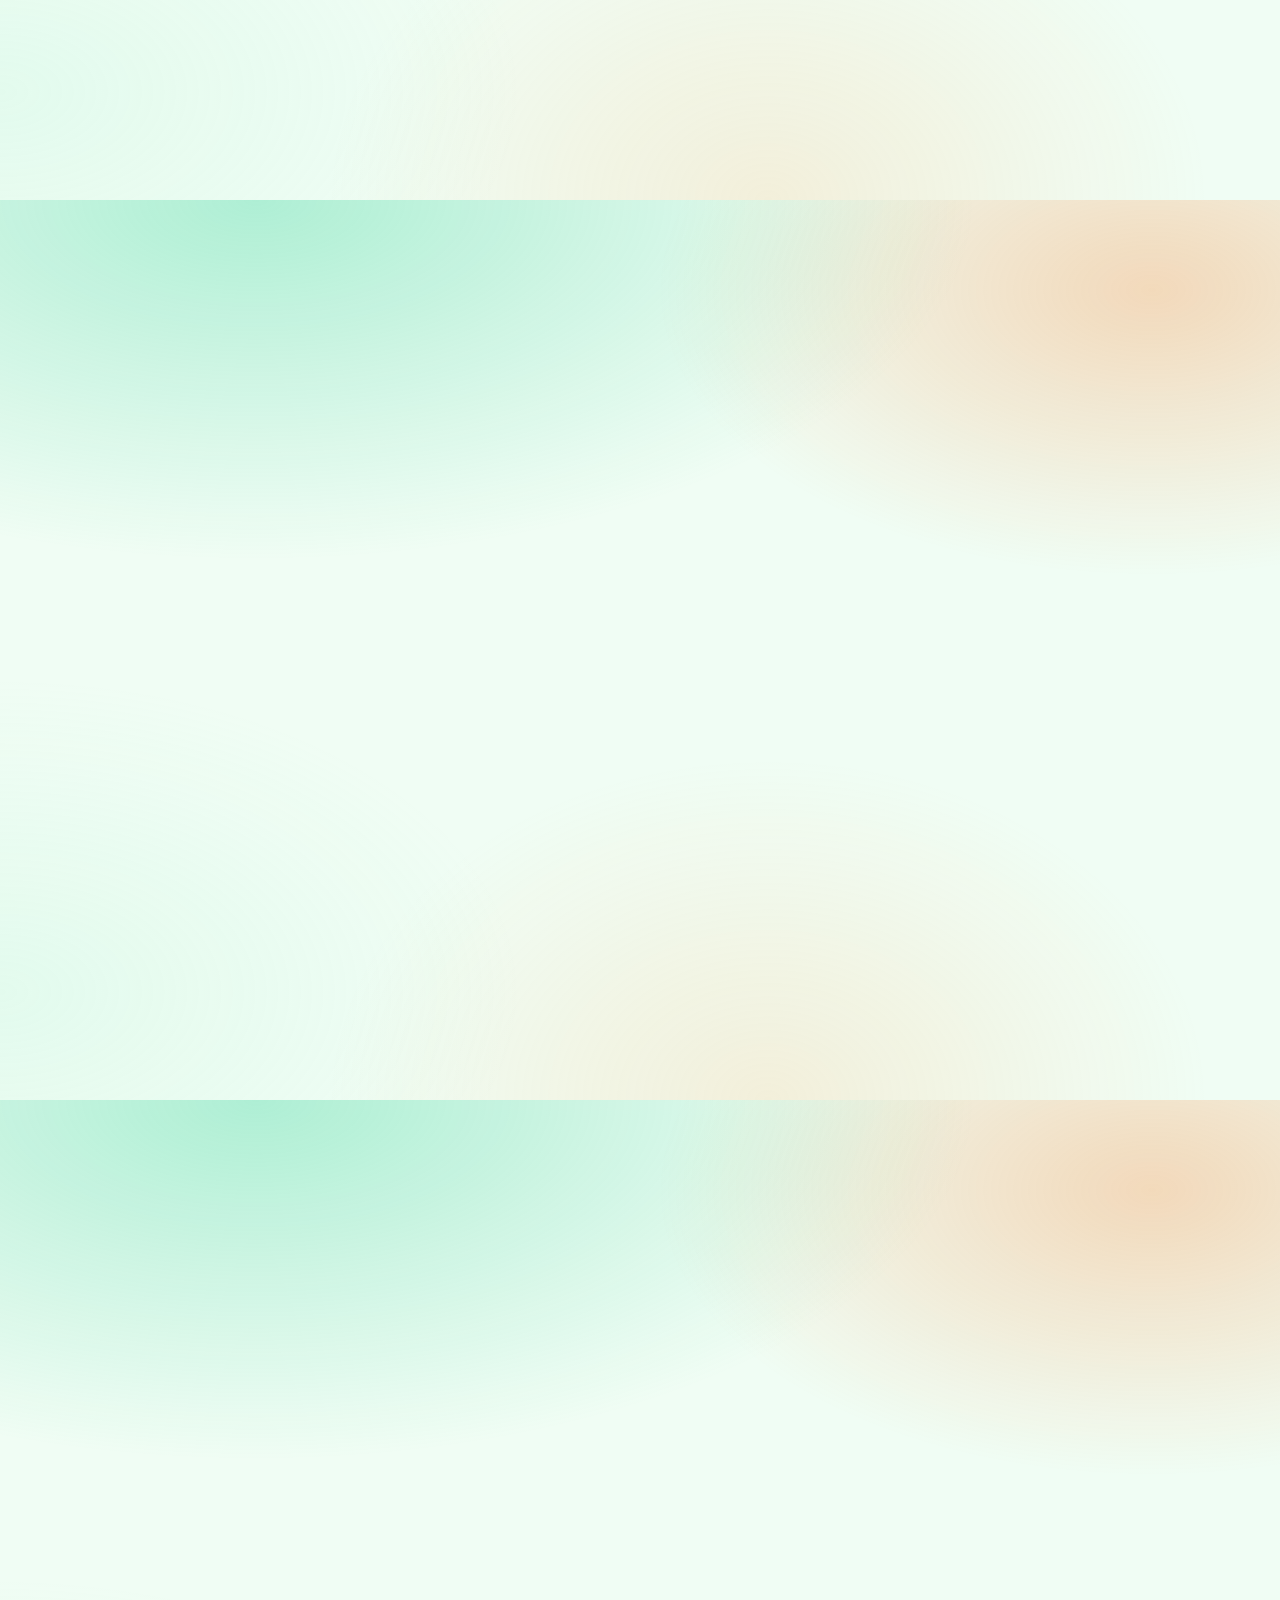
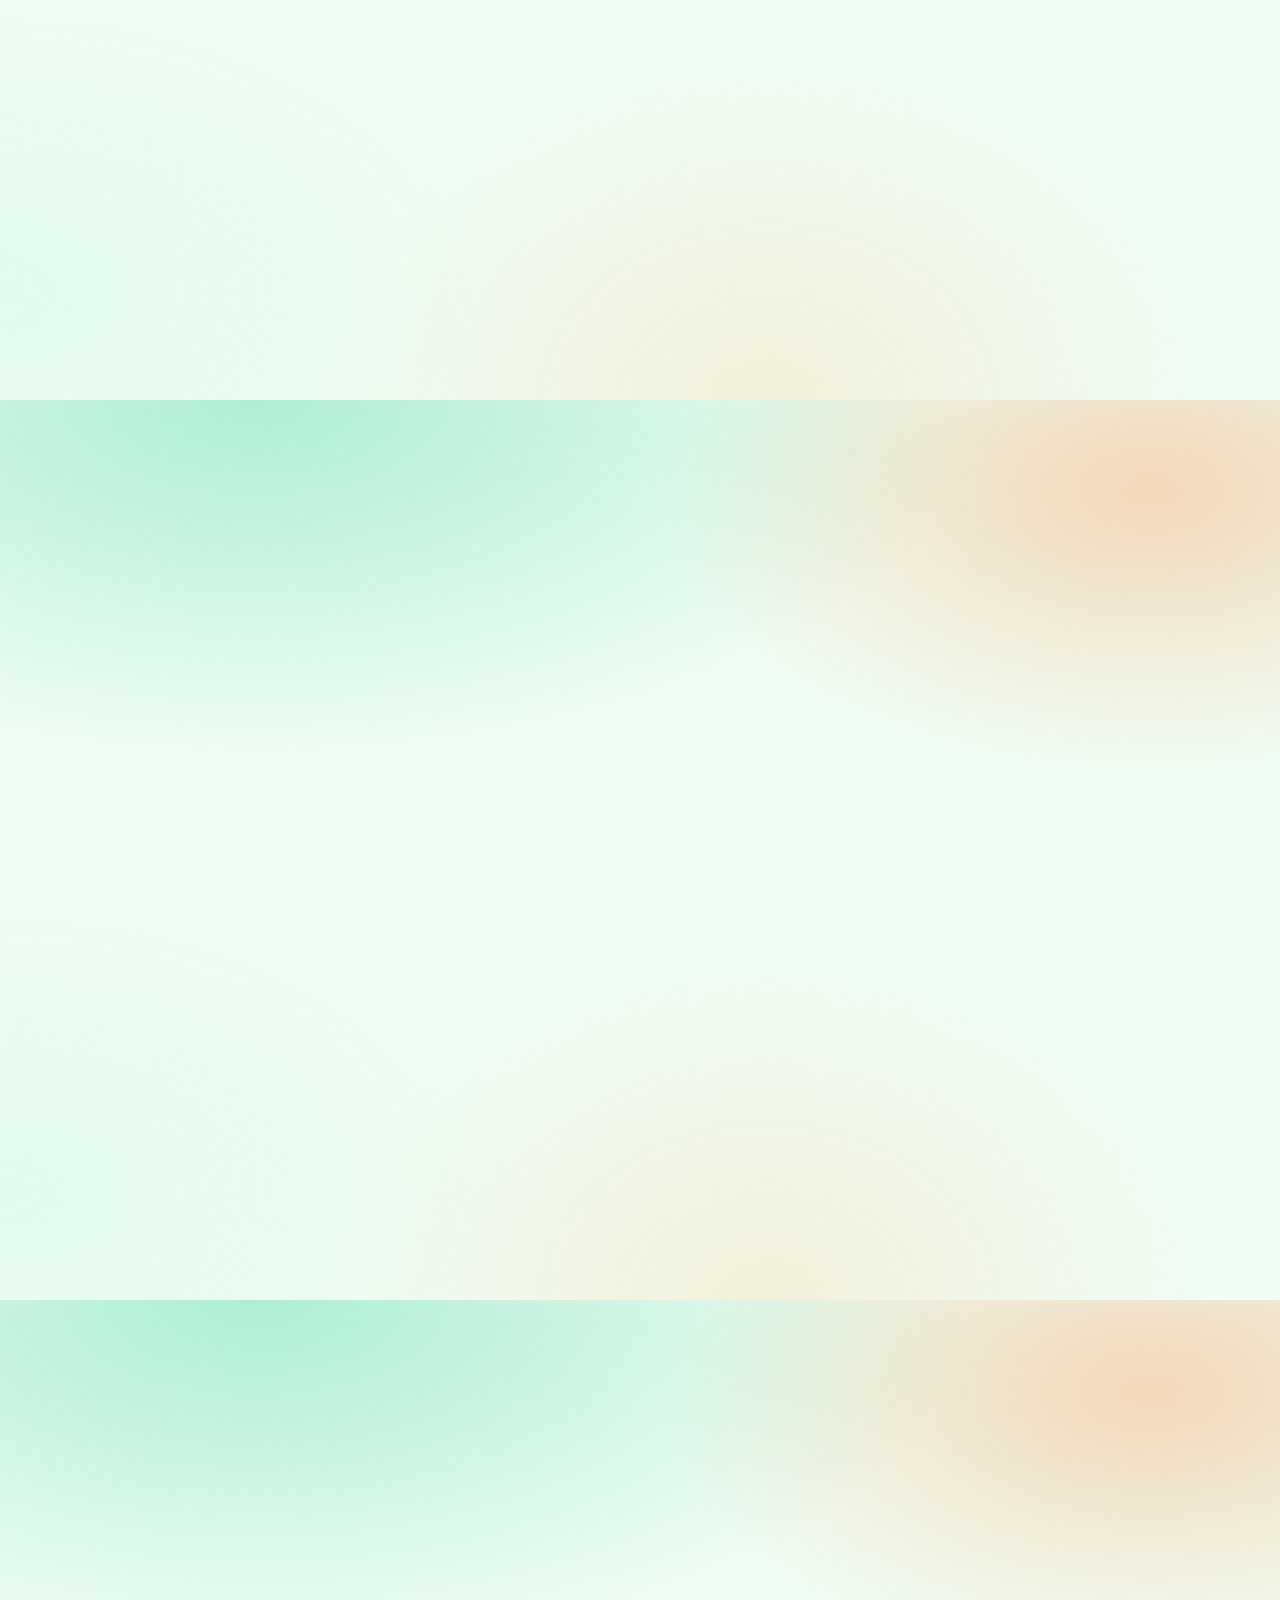
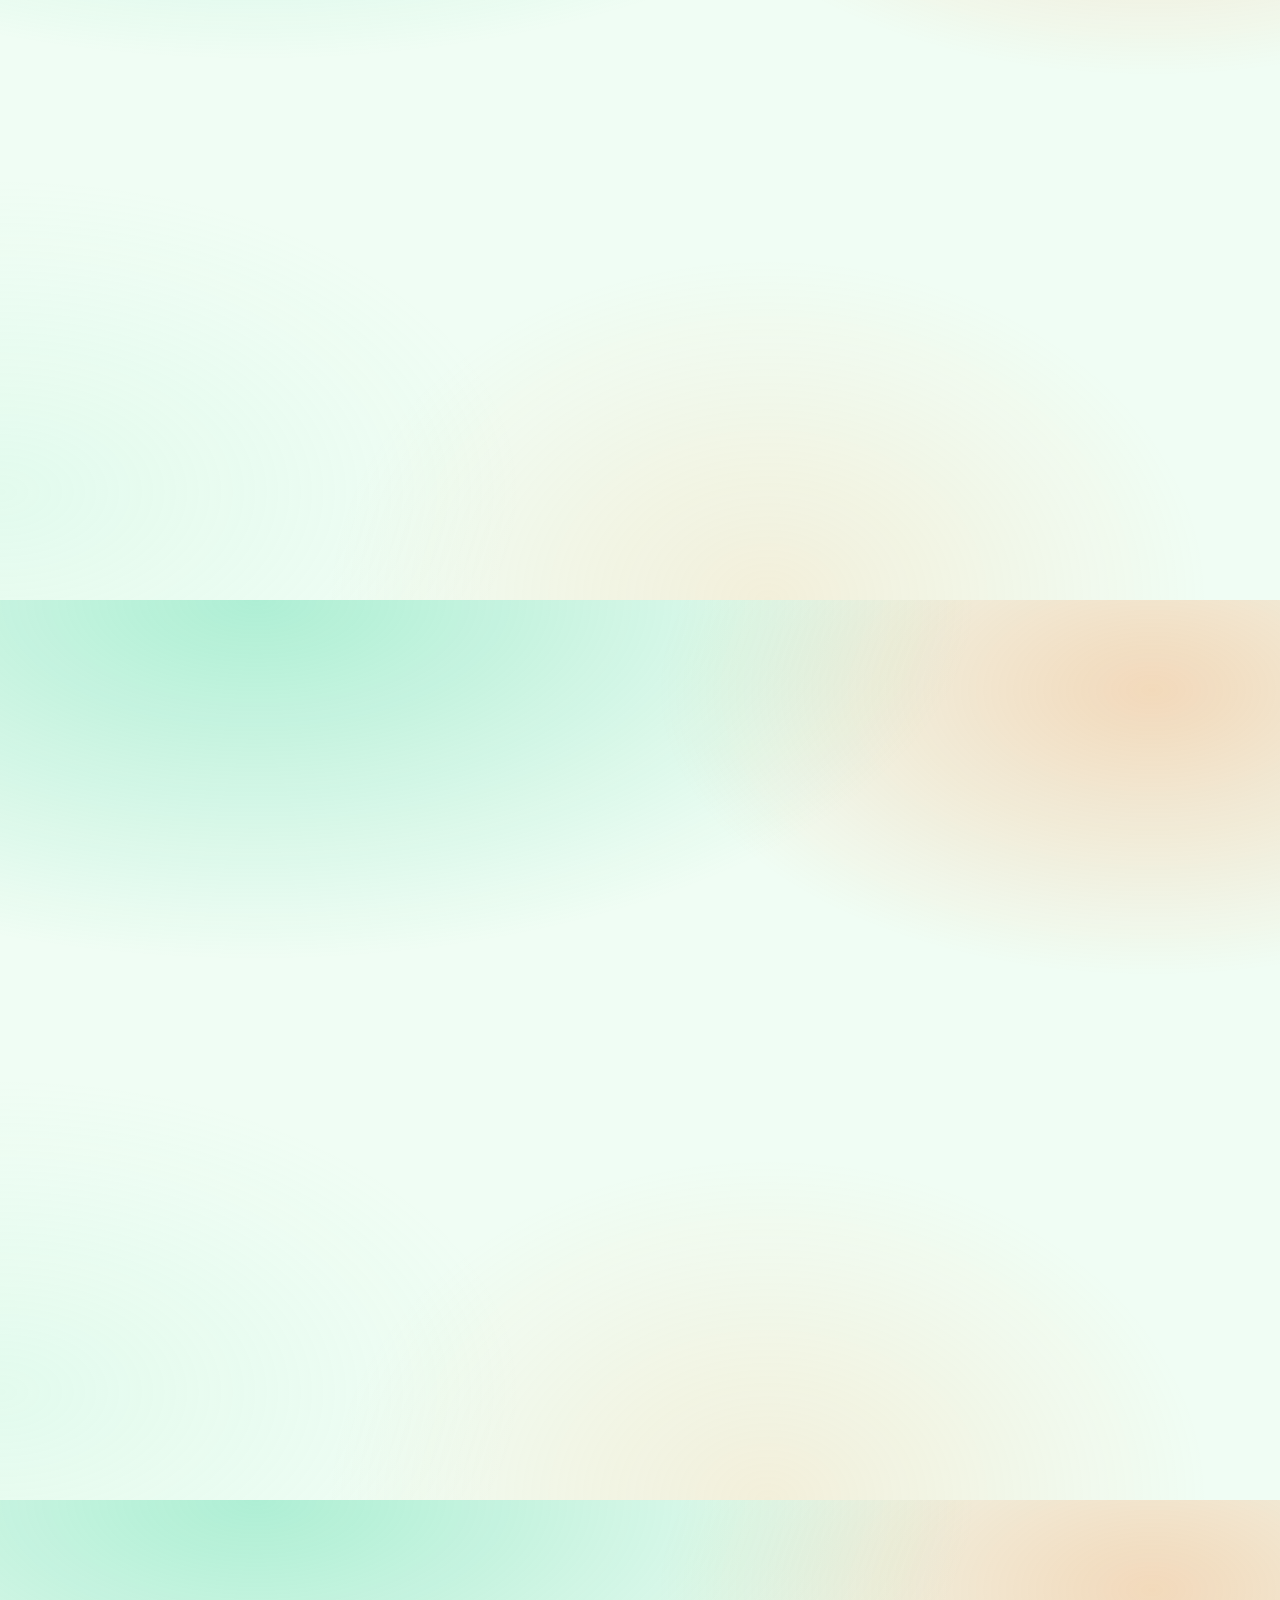
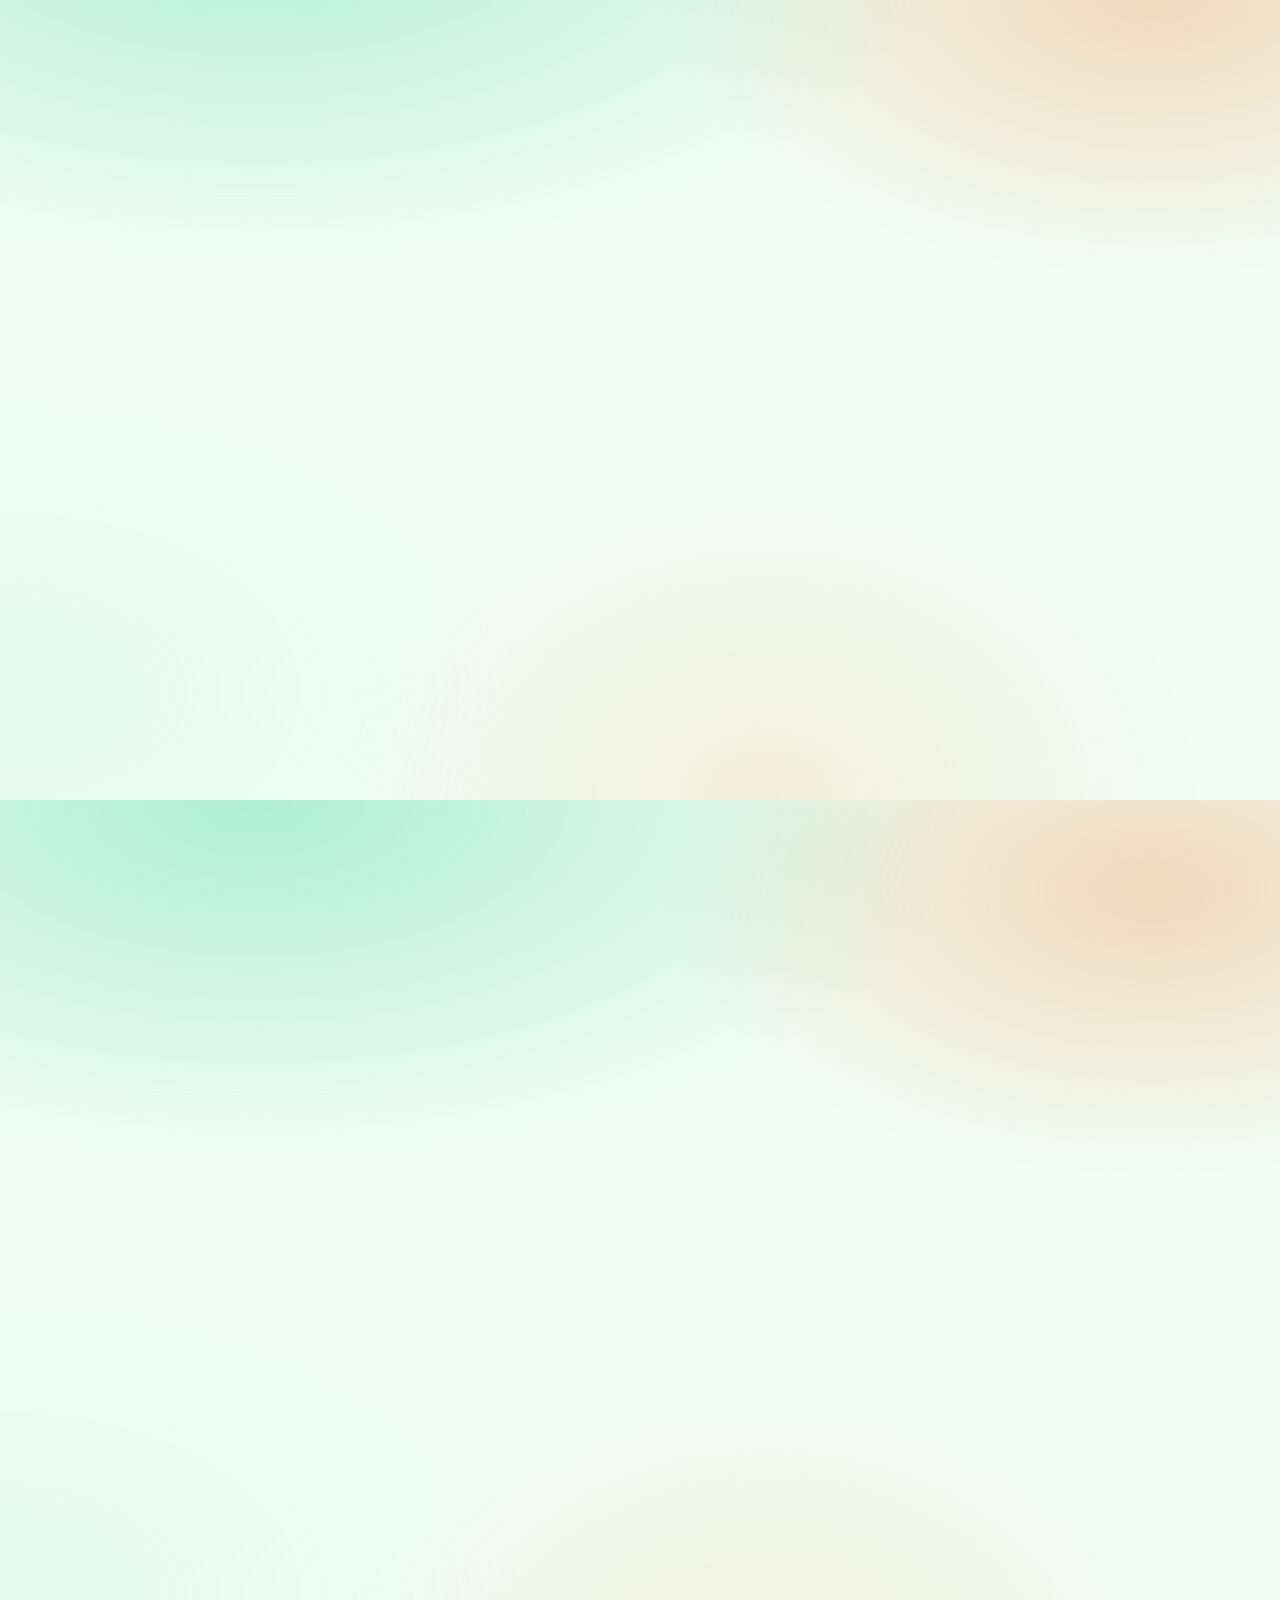
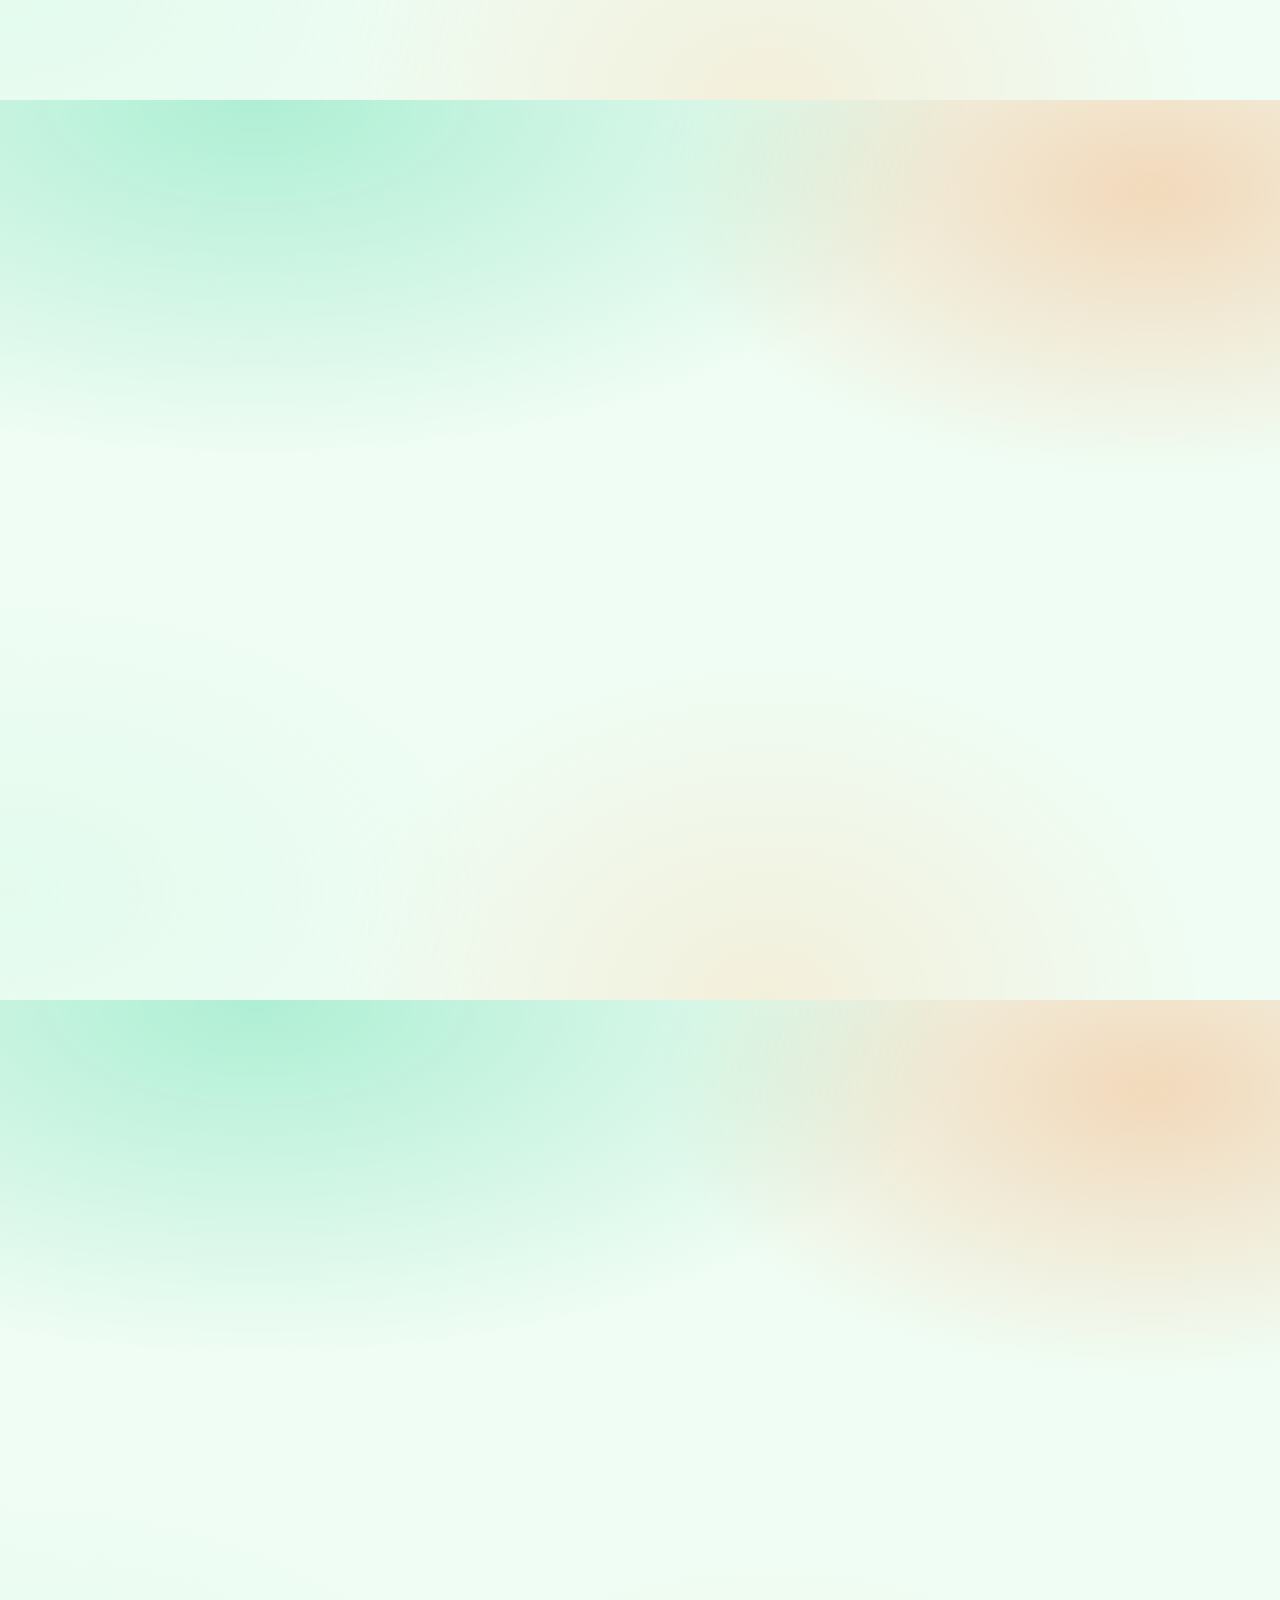
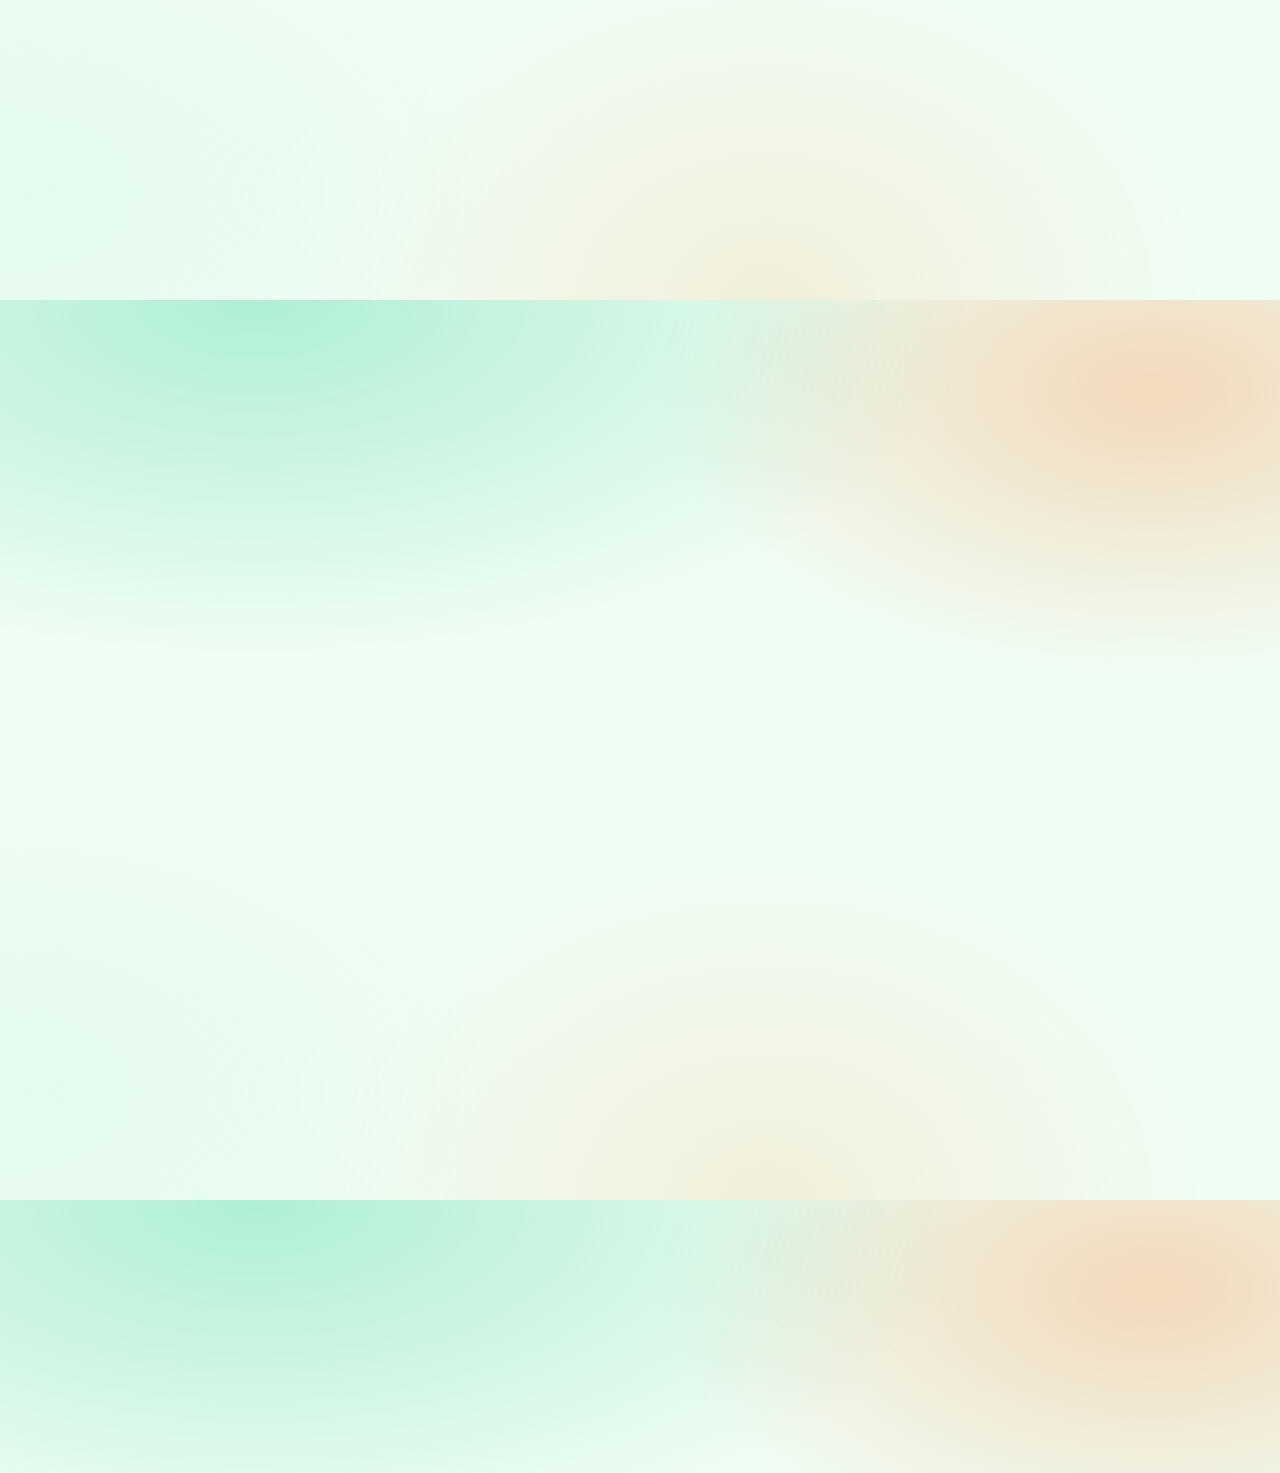
==== commit d6f8950d: "." ====
--- a/index.html
+++ b/index.html
@@ -385,9 +385,7 @@
                     stroke-linejoin="round"
                     d="M 40.00,58.40 L 54.60,53.46 L 69.21,50.63 L 83.81,50.08 L 98.41,51.83 L 113.02,55.79 L 127.62,61.75 L 142.22,69.40 L 156.83,78.33 L 171.43,88.09 L 186.03,98.16 L 200.63,108.01 L 215.24,117.13 L 229.84,125.04 L 244.44,131.31 L 259.05,135.64 L 273.65,137.78 L 288.25,137.63 L 302.86,135.19 L 317.46,130.60 L 332.06,124.09 L 346.67,116.00 L 361.27,106.76 L 375.87,96.85 L 390.48,86.79 L 405.08,77.11 L 419.68,68.32 L 434.29,60.86 L 448.89,55.15 L 463.49,51.47 L 478.10,50.02 L 492.70,50.87 L 507.30,53.98 L 521.90,59.19 L 536.51,66.22 L 551.11,74.71 L 565.71,84.21 L 580.32,94.22 L 594.92,104.22 L 609.52,113.68 L 624.13,122.11 L 638.73,129.07 L 653.33,134.20 L 667.94,137.21 L 682.54,137.96 L 697.14,136.41 L 711.75,132.64 L 726.35,126.84 L 740.95,119.33 L 755.56,110.48 L 770.16,100.77 L 784.76,90.71 L 799.37,80.82 L 813.97,71.62 L 828.57,63.59 L 843.17,57.16 L 857.78,52.65 L 872.38,50.31 L 886.98,50.26 L 901.59,52.51 L 916.19,56.92 L 930.79,63.28 L 945.40,71.24 L 960.00,80.40"
                   />
-                  <!-- 靠上的节点：箭头向下指入下方框；靠下的节点：箭头向上指入上方框（分界 y≈94） -->
                   <g class="process-timeline__callouts">
-                    <!-- Week 2–3：靠上 → 下方框 -->
                     <g class="process-timeline__note-cluster">
                       <rect class="process-timeline__svg-note" x="-72" y="198" width="228" height="108" rx="10" ry="10" />
                       <foreignObject x="-72" y="198" width="228" height="108">
@@ -410,7 +408,6 @@
                       y2="198"
                       marker-end="url(#processTimelineArrowEnd)"
                     />
-                    <!-- Week 4：靠下 → 上方框 -->
                     <g class="process-timeline__note-cluster">
                       <rect class="process-timeline__svg-note" x="159.65" y="-115" width="228" height="105" rx="10" ry="10" />
                       <foreignObject x="159.65" y="-115" width="228" height="105">
@@ -432,7 +429,6 @@
                       y2="-10"
                       marker-end="url(#processTimelineArrowEnd)"
                     />
-                    <!-- Week 5–6：靠上 → 下方框 -->
                     <g class="process-timeline__note-cluster">
                       <rect class="process-timeline__svg-note" x="364.1" y="198" width="228" height="108" rx="10" ry="10" />
                       <foreignObject x="364.1" y="198" width="228" height="108">
@@ -454,7 +450,6 @@
                       y2="198"
                       marker-end="url(#processTimelineArrowEnd)"
                     />
-                    <!-- Week 7–8：靠下 → 上方框 -->
                     <g class="process-timeline__note-cluster">
                       <rect class="process-timeline__svg-note" x="568.54" y="-120" width="228" height="110" rx="10" ry="10" />
                       <foreignObject x="568.54" y="-120" width="228" height="110">
@@ -474,7 +469,6 @@
                       y2="-10"
                       marker-end="url(#processTimelineArrowEnd)"
                     />
-                    <!-- Week 9–10：靠上 → 下方框 -->
                     <g class="process-timeline__note-cluster">
                       <rect class="process-timeline__svg-note" x="846" y="198" width="228" height="100" rx="10" ry="10" />
                       <foreignObject x="846" y="198" width="228" height="100">
@@ -496,7 +490,6 @@
                       marker-end="url(#processTimelineArrowEnd)"
                     />
                   </g>
-                  <!-- 节点与折线共用 viewBox 坐标：四极值点 + 终点 -->
                   <g class="process-timeline__markers">
                     <text class="process-timeline__svg-week" x="40" y="42.4">Week 2–3</text>
                     <circle class="process-timeline__svg-dot" cx="40" cy="58.4" r="7" />
@@ -1274,13 +1267,9 @@
                 <p class="value">
                   [5] Cursor, v0.40, accessed from 2026-03-16 to 2026-05-08, available at
                   <a href="https://cursor.com/" target="_blank" rel="noopener noreferrer">https://cursor.com</a>. Used for
-                  vibe coding the system&apos;s back-end code, fine-tuning, handling front-end and back-end integration
-                </p>
-                <p class="value">
-                  [6] Cursor, v0.40, accessed from 2026-03-16 to 2026-05-08, available at
-                  <a href="https://cursor.com/" target="_blank" rel="noopener noreferrer">https://cursor.com</a>. Used for
-                  vibe coding the portfolio website.
-                </p>
+                  vibe coding the system &apos;s back-end code, portfolio website, fine-tuning, handling front-end and back-end integration
+                </p>
+                
               </div>
             </article>
           </section>
--- a/styles.css
+++ b/styles.css
@@ -316,7 +316,6 @@
   pointer-events: auto;
 }
 
-/* 侧栏「回到顶部」快捷入口（英文），向下滚动后显示 */
 .back-to-top {
   position: fixed;
   right: max(32px, env(safe-area-inset-right, 0px));
@@ -395,7 +394,6 @@
   background: color-mix(in oklab, var(--bg) 55%, transparent);
   border-bottom: 1px solid var(--border);
 }
-/* 顶栏通栏：Logo + Group D-4 贴导航条左缘（随 safe-area），链接仍在右侧 */
 header .container {
   width: 100%;
   max-width: none;
@@ -495,7 +493,6 @@
   box-shadow: var(--ring);
 }
 
-/* 主导航：悬停或键盘聚焦时展开小节锚点 */
 .nav-item {
   position: relative;
   display: inline-flex;
@@ -704,7 +701,6 @@
   scroll-margin-top: 92px;
 }
 
-/* 模块主标题（含 Project Timeline 与各章节）：更大字号，纯色（与子区块 h4 区分） */
 .home-module > .section-head:first-of-type,
 #project-timeline > .section-head:first-of-type {
   padding-top: 22px;
@@ -719,7 +715,6 @@
   line-height: 1.18;
 }
 
-/* 模块主标题：沿用原渐变中的色相，纯色（非渐变） */
 #project-timeline > .section-head:first-of-type h3 {
   color: #818cf8;
 }
@@ -764,7 +759,6 @@
   color: #4338ca;
 }
 
-/* Project Timeline：sin 形曲线，节点绝对定位对齐极值点 */
 .process-timeline {
   margin-top: 2px;
   padding: 4px 0 12px;
@@ -773,7 +767,6 @@
   position: relative;
   padding: 28px max(8px, env(safe-area-inset-left, 0px)) 24px max(8px, env(safe-area-inset-right, 0px));
   margin: 0 -4px;
-  /* viewBox 高度 438（含备注框），曲线纵向比例仍按原 188 推算 */
   min-height: 480px;
 }
 .process-timeline__svg {
@@ -893,7 +886,6 @@
   font-weight: 800;
 }
 
-/* 子区块标题（The Why、User Journey Map 等）：更小、偏 muted，与五大模块主标题区分 */
 .home-module .section-head h4 {
   font-size: 15px;
   font-weight: 700;
@@ -1482,14 +1474,12 @@
   font-weight: 800;
   background: color-mix(in oklab, var(--panel-2) 82%, transparent);
 }
-/* Research Literature：三列表（Paper Title / Did Well / Missed） */
 .research-lit-table-wrap {
   margin-top: 8px;
 }
 .research-lit-table {
   min-width: 760px;
 }
-/* Product Benchmark：三列表（Product / Did Well / Missed） */
 .product-benchmark-table-wrap {
   margin-top: 8px;
 }
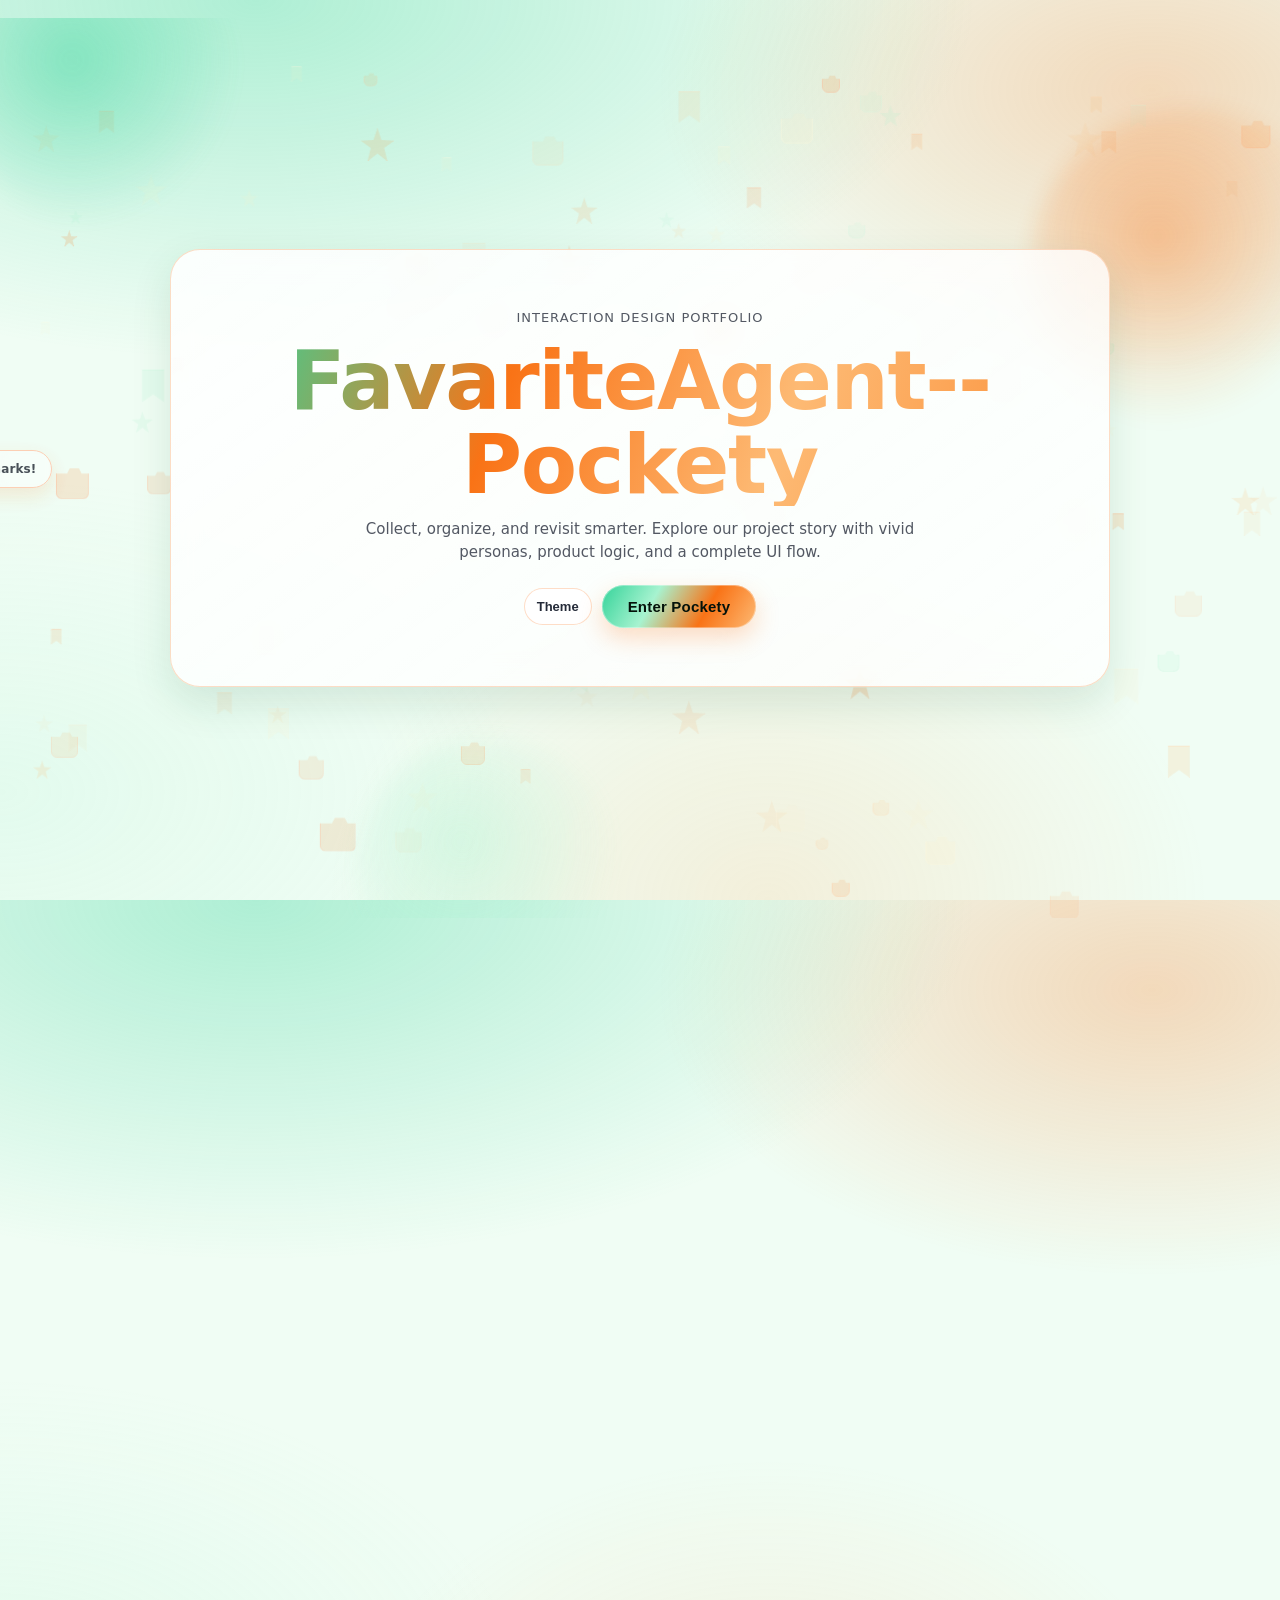
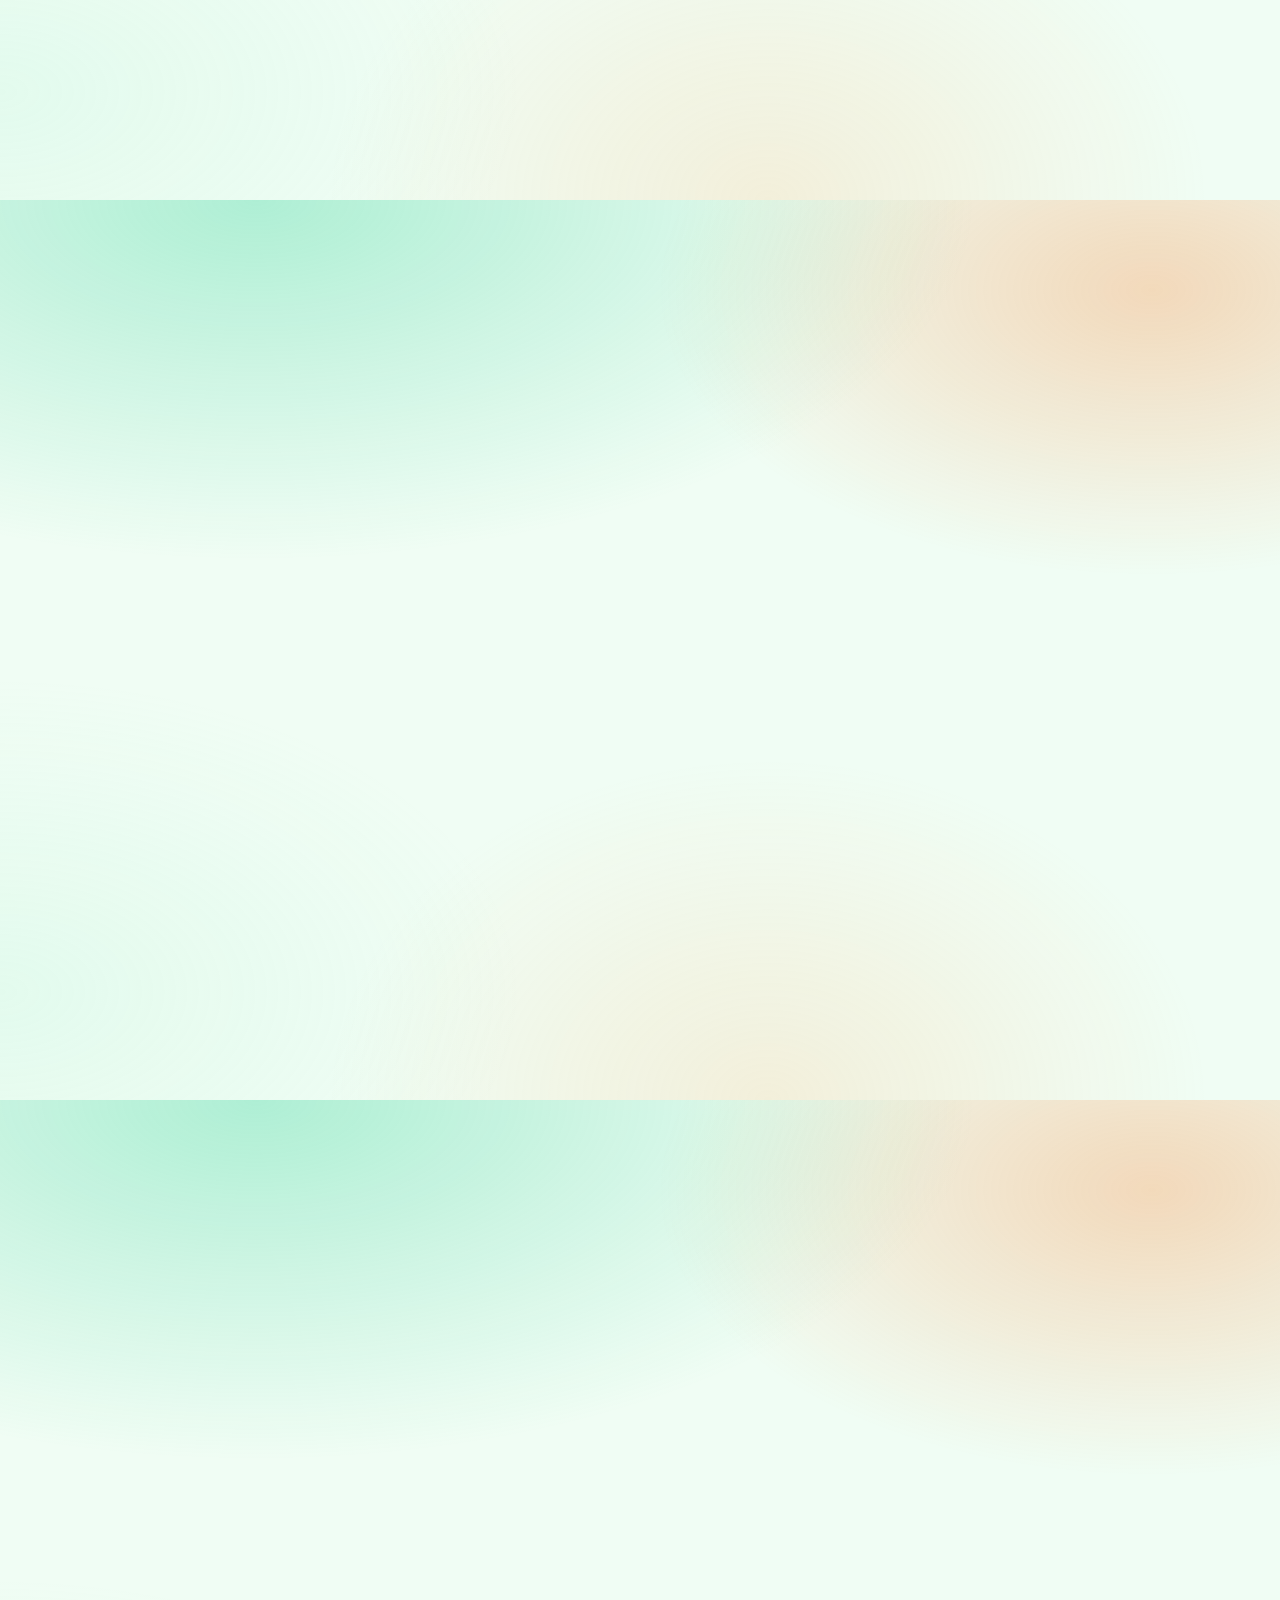
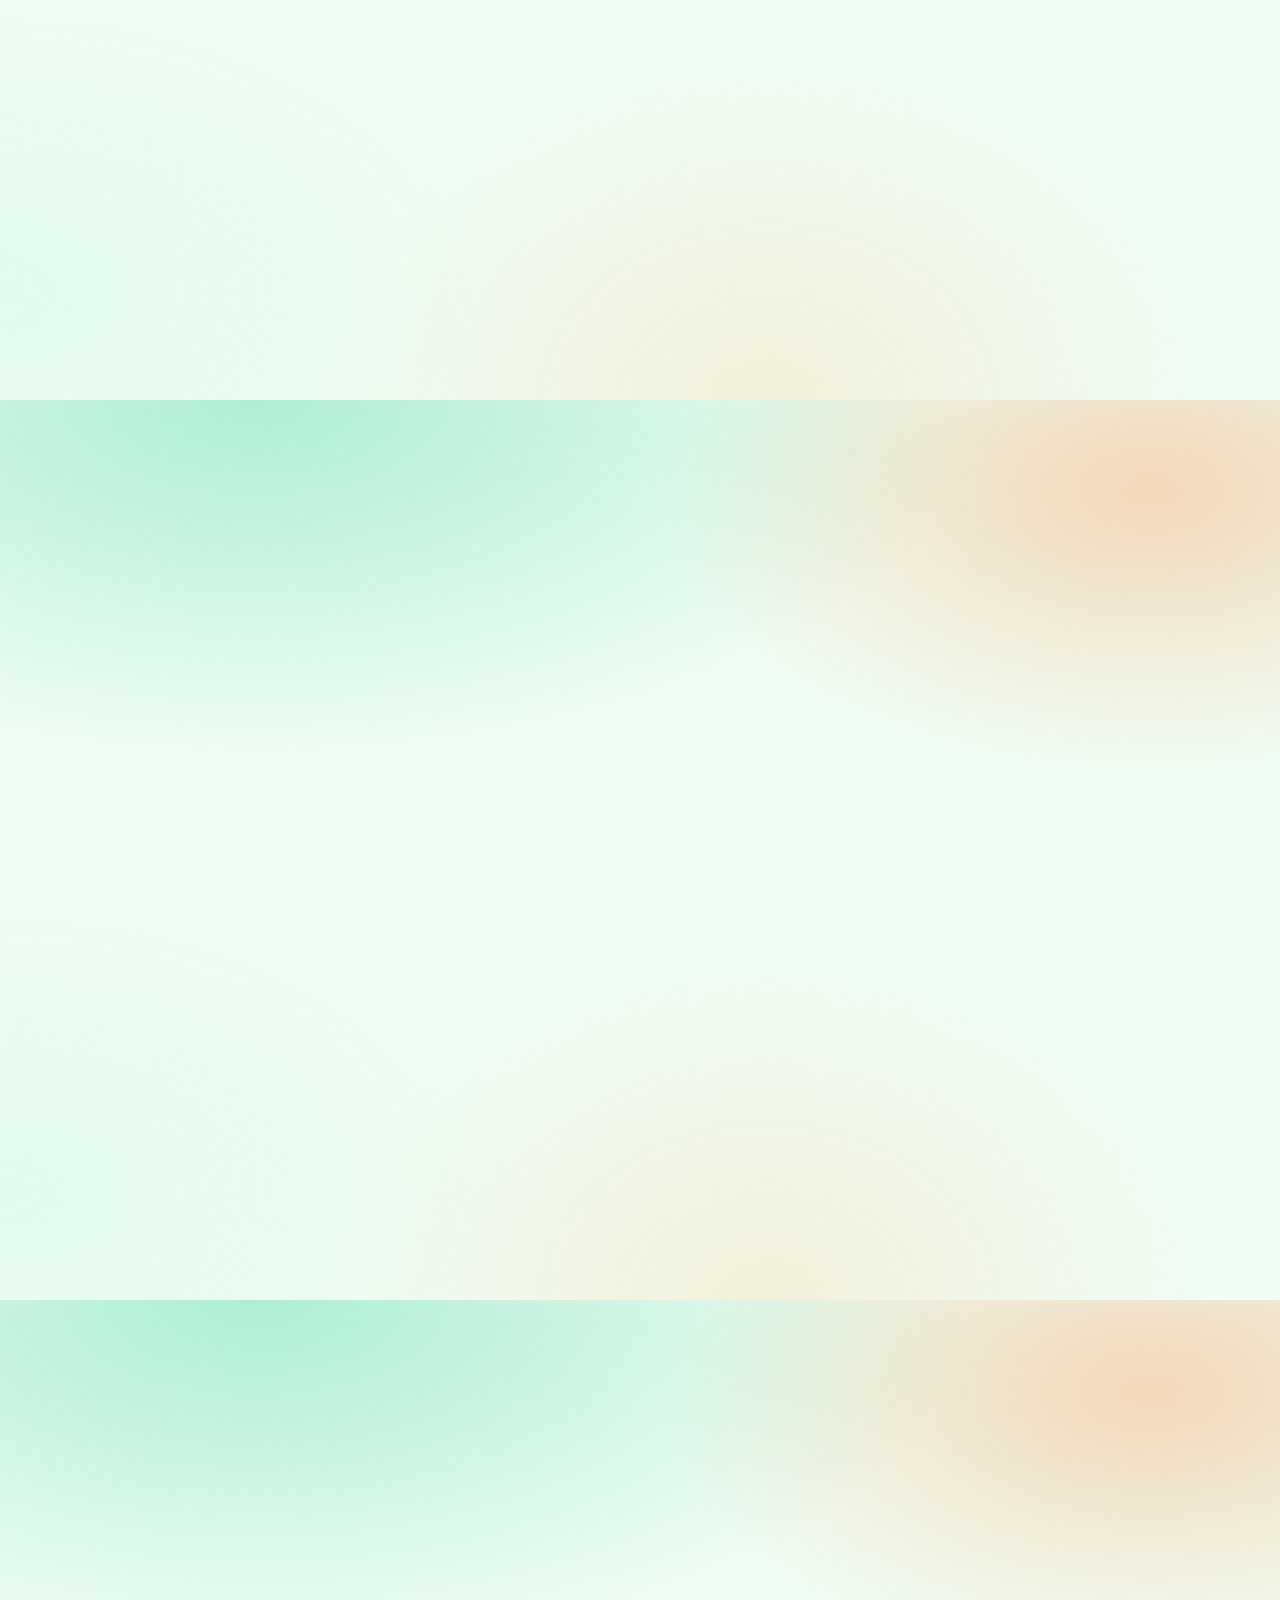
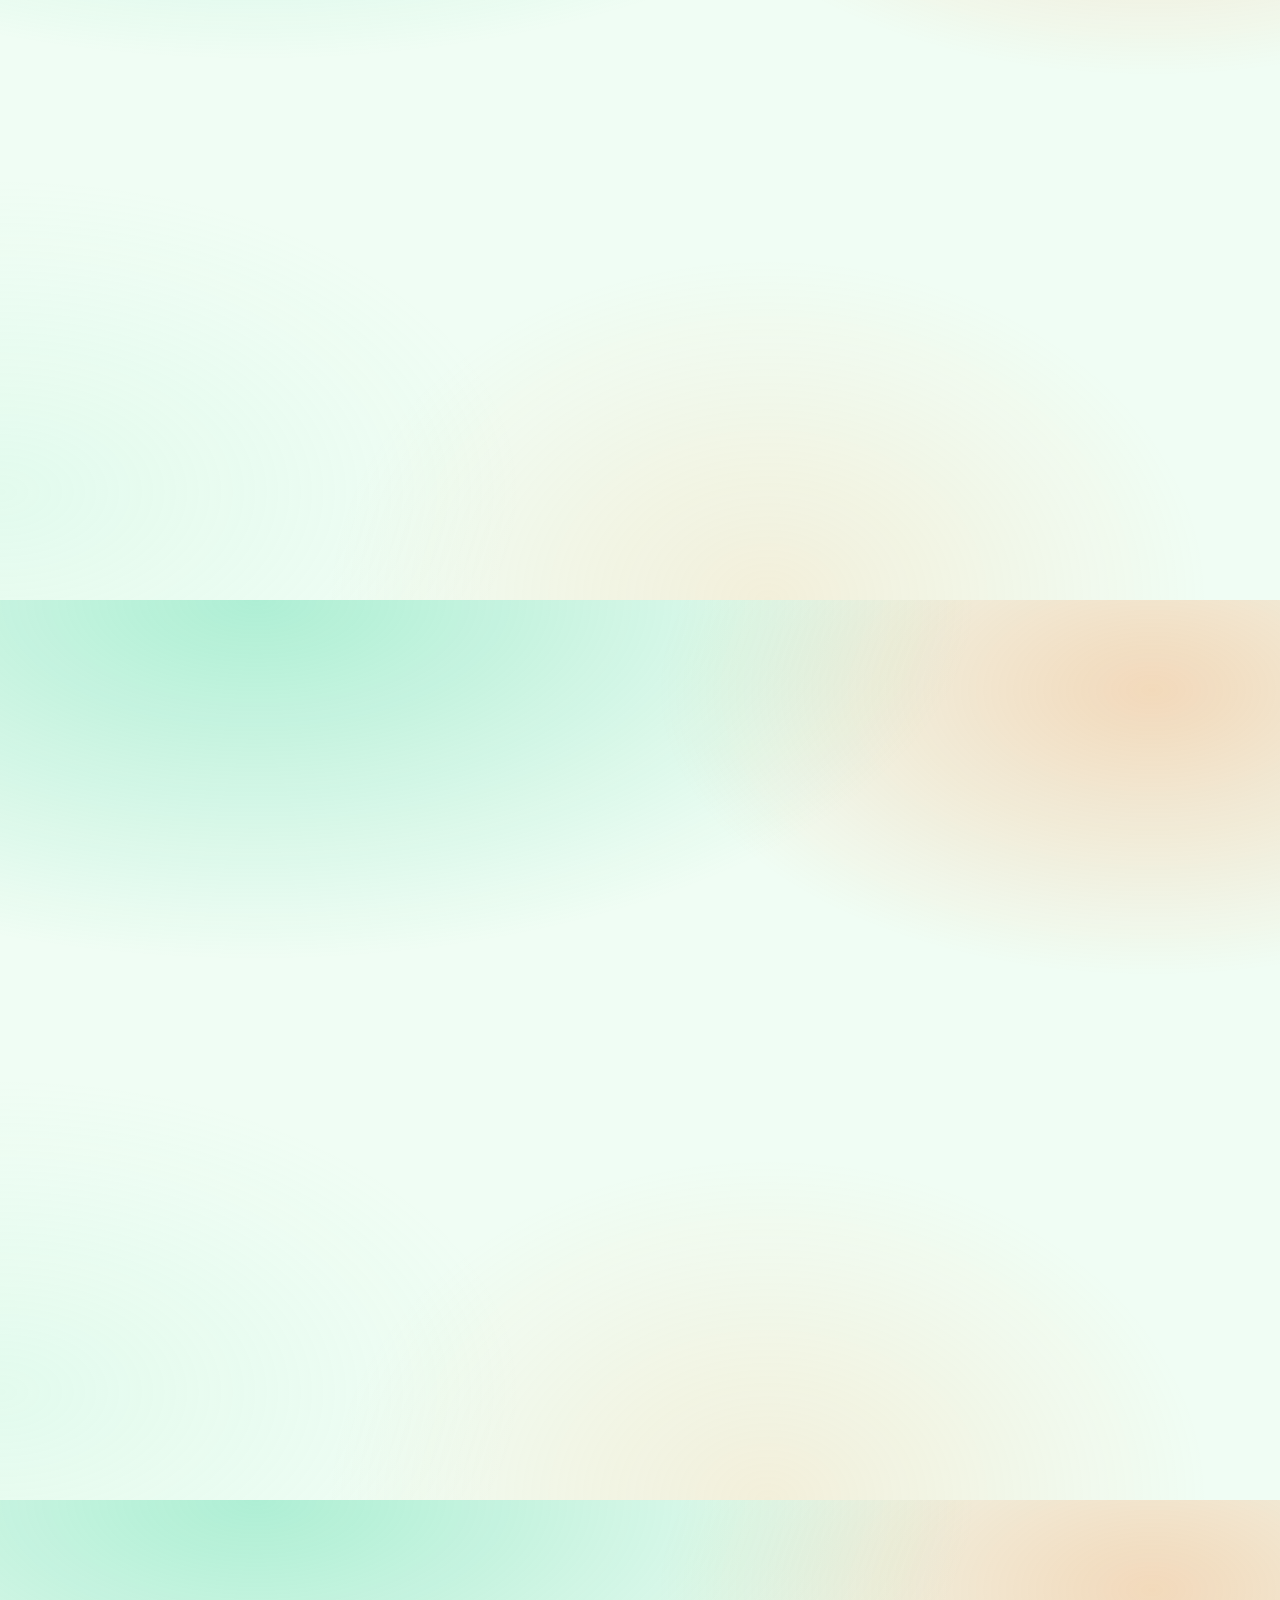
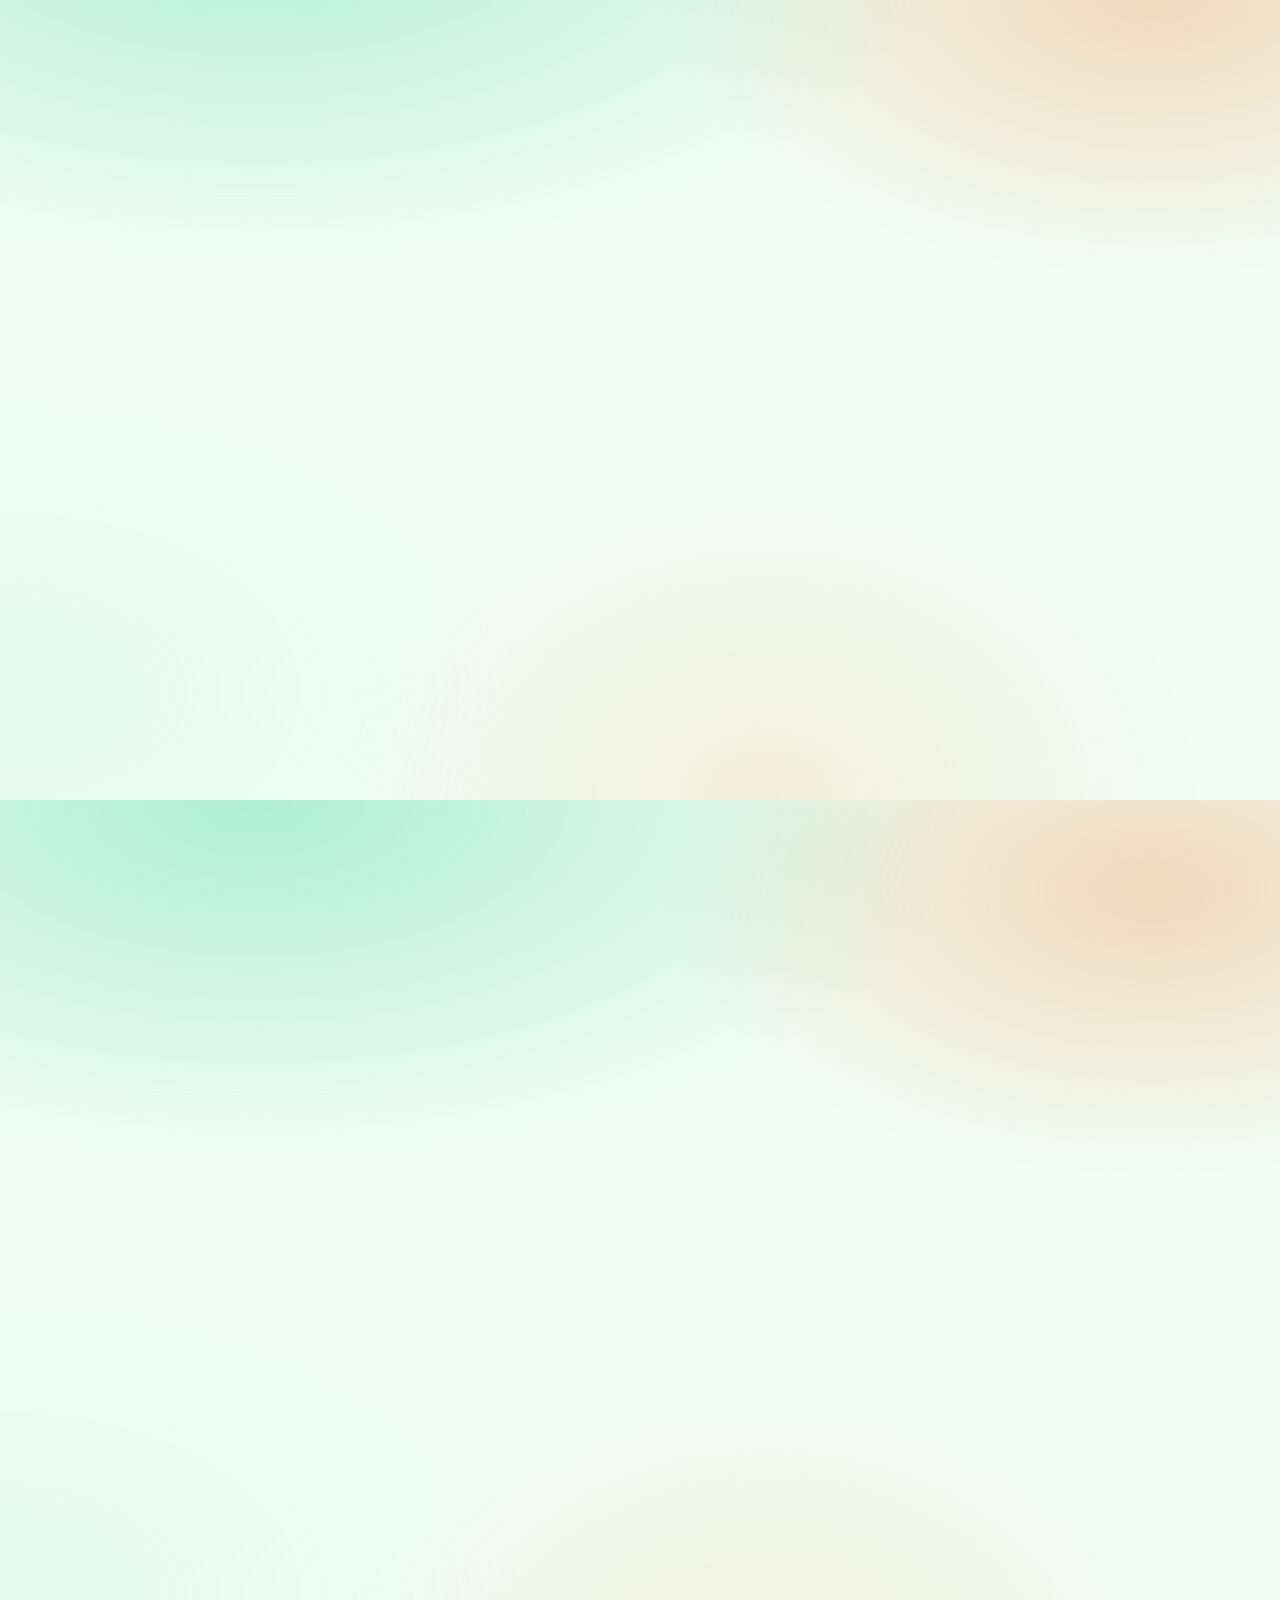
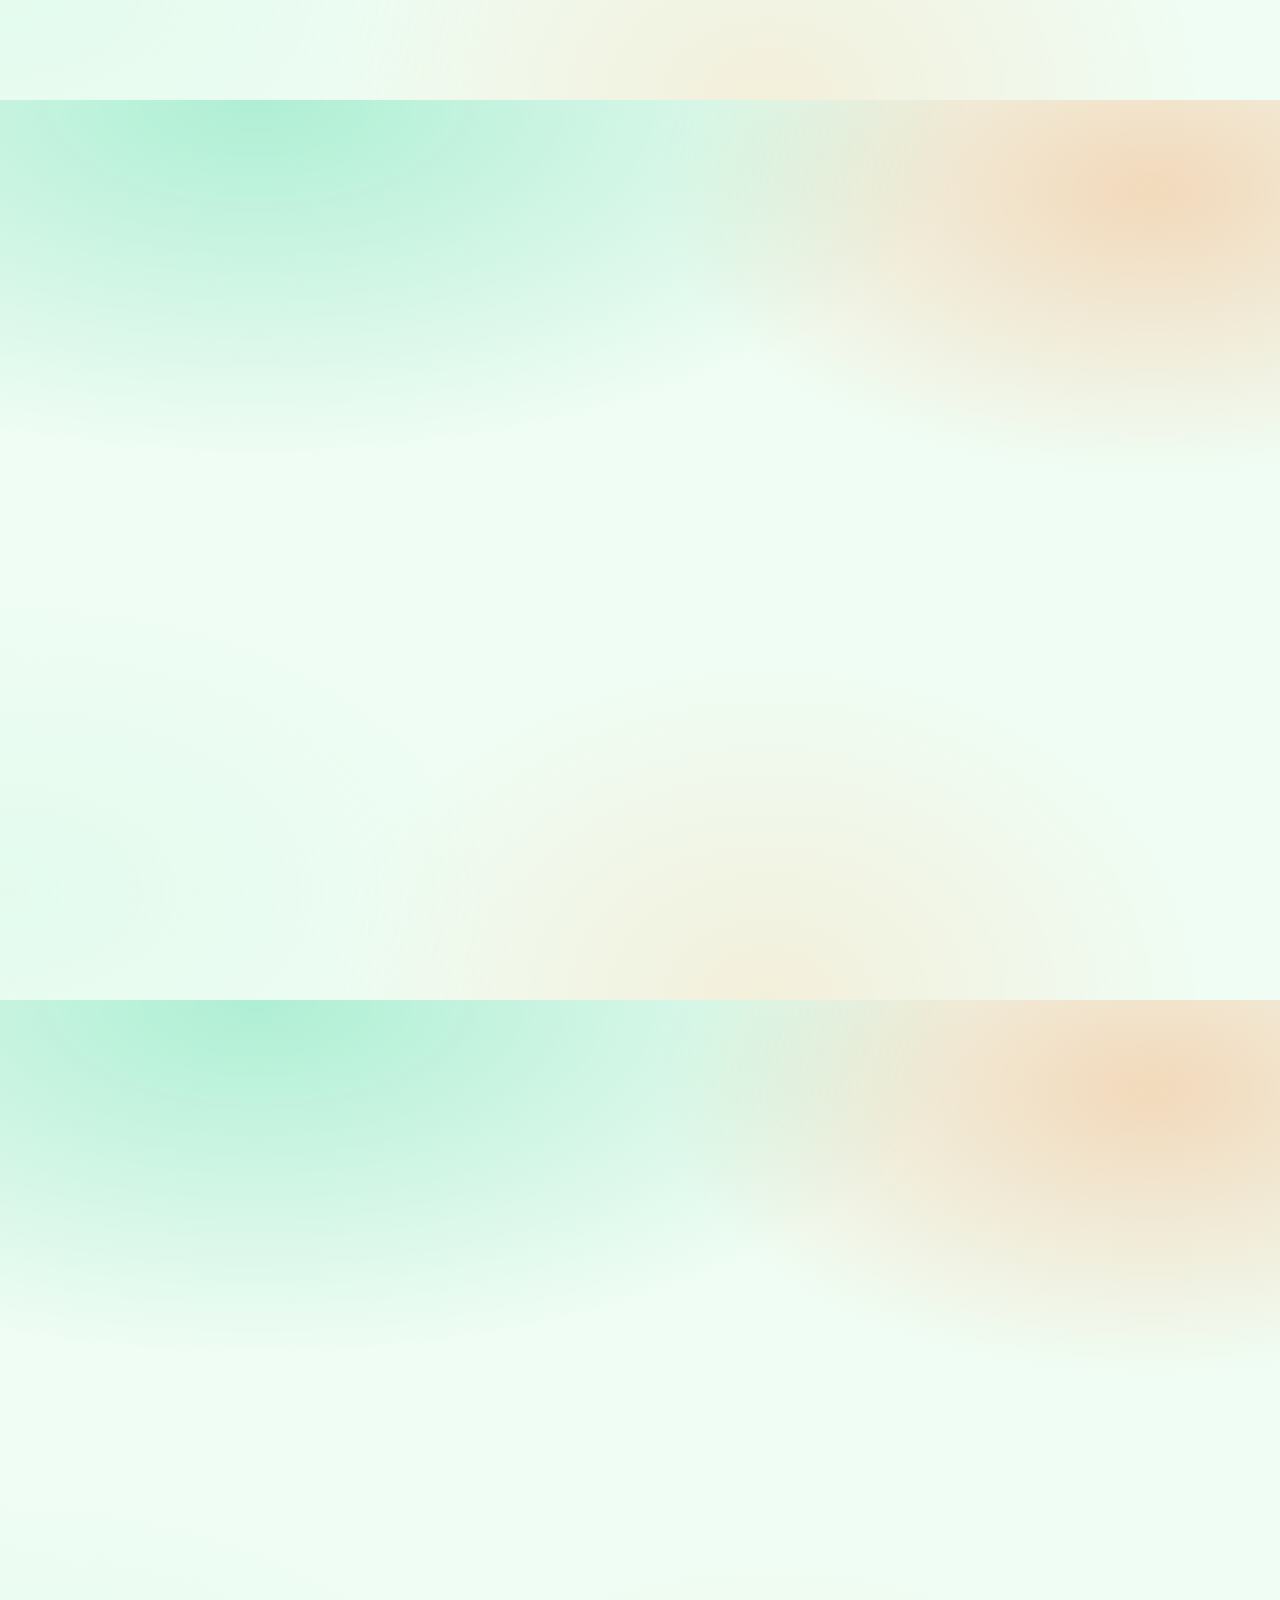
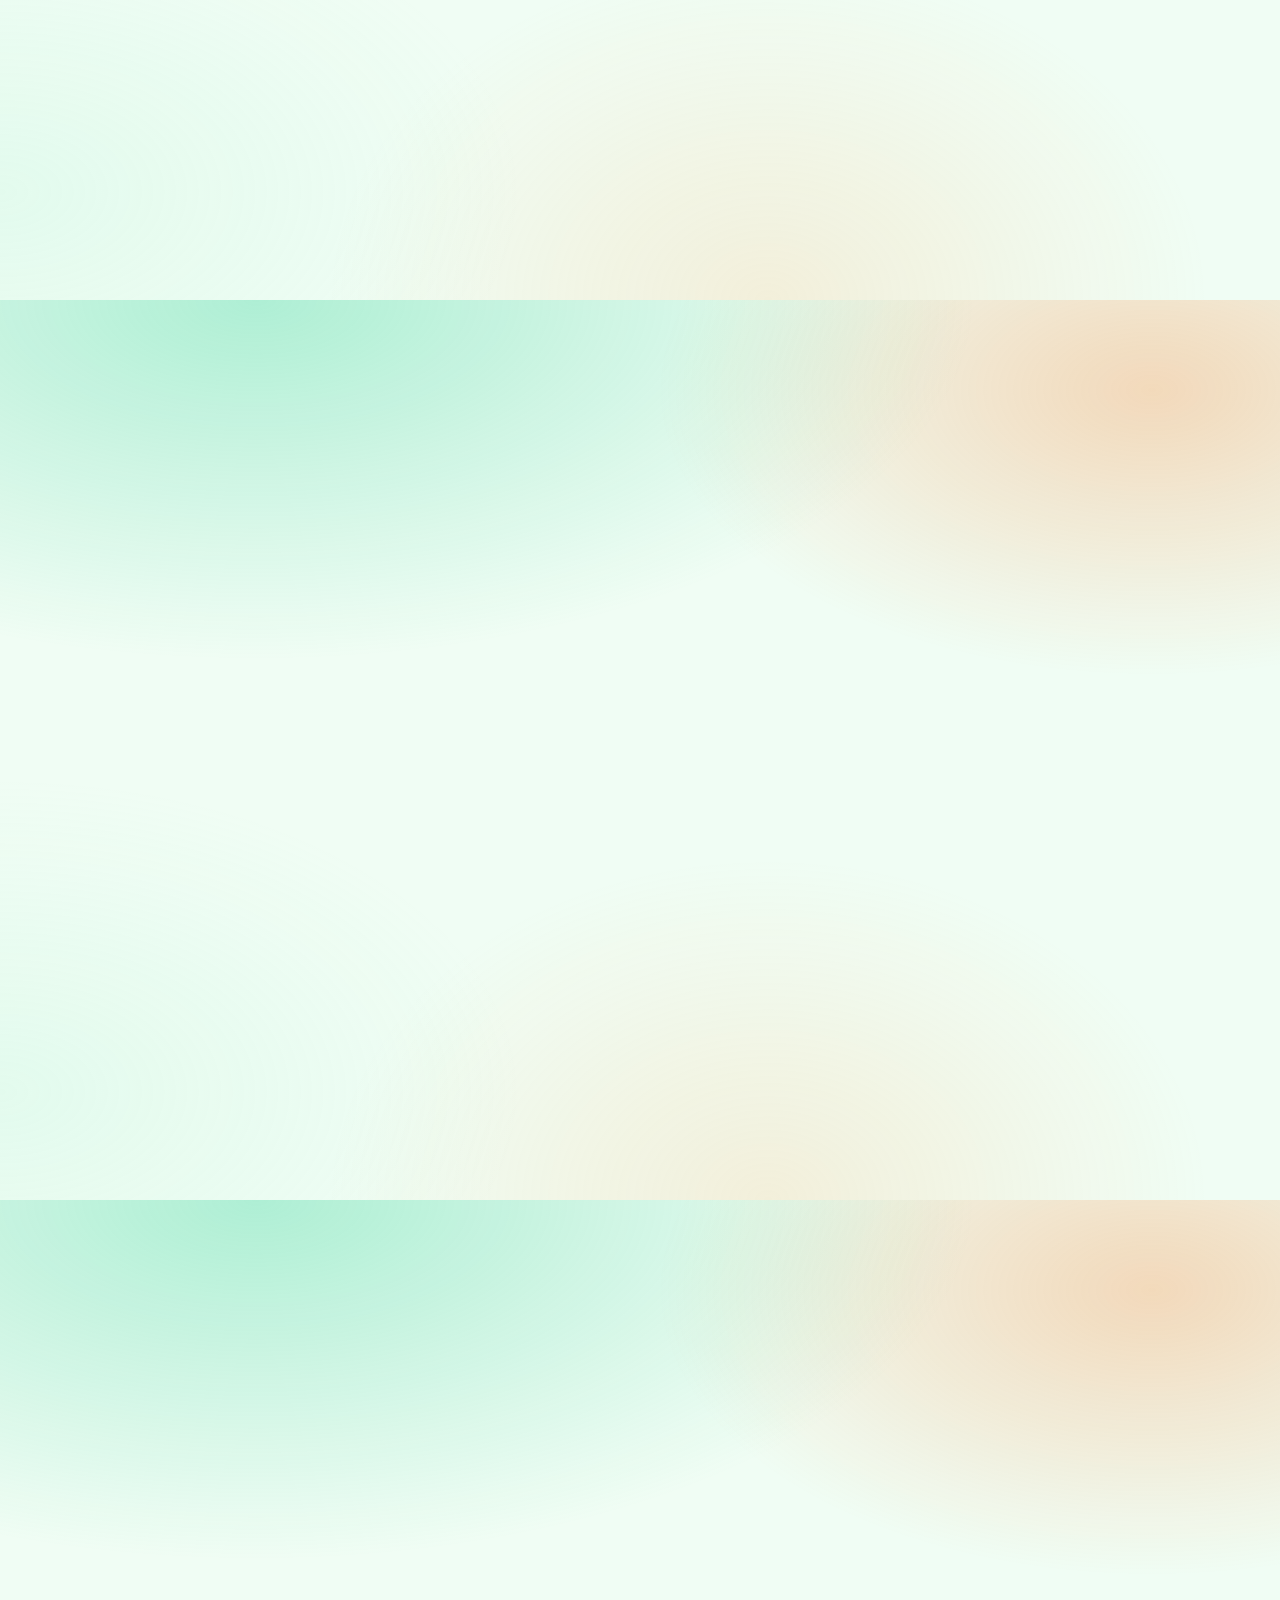
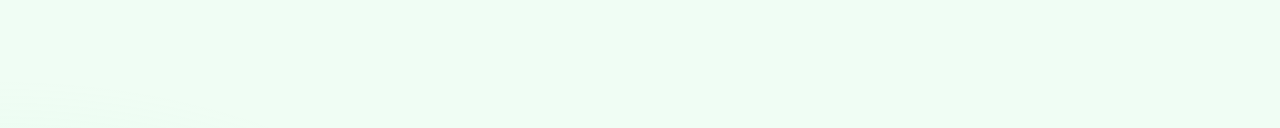
==== commit b724a314: "add one interview picture" ====
--- a/index.html
+++ b/index.html
@@ -849,7 +849,7 @@
               <h4 id="user-evidence">Proof We Listened</h4>
               <p>Interviewing a potential user</p>
             </div>
-            <div class="evidence-grid">
+            <div class="evidence-grid evidence-proof-three">
               <figure class="media-card">
                 <img src="./images_User Requirements/evidence-life-1.png" alt="Two students observing saved-content usage on laptop in classroom" loading="lazy" decoding="async" />
               </figure>
@@ -861,6 +861,14 @@
               </figure>
               <figure class="media-card">
                 <img src="./images_User Requirements/evidence-life-4.png" alt="Dorm study scenario discussing saved information retrieval workflow" loading="lazy" decoding="async" />
+              </figure>
+              <figure class="media-card evidence-proof-three__kife">
+                <img
+                  src="./images_User Requirements/evidence-kife-5.png"
+                  alt="Participant using laptop during field research on saved-content habits"
+                  loading="lazy"
+                  decoding="async"
+                />
               </figure>
             </div>
           </section>
--- a/styles.css
+++ b/styles.css
@@ -1128,9 +1128,14 @@
   perspective: 1200px;
   transition: transform 140ms ease;
 }
-.member-card:hover {
-  transform: translateY(-8px);
-  animation: cardHoverWiggle 0.9s ease-in-out infinite;
+@media (hover: hover) and (pointer: fine) {
+  .member-card:hover {
+    transform: translateY(-8px);
+    animation: cardHoverWiggle 0.9s ease-in-out infinite;
+  }
+  .member-card:hover .member-card-inner {
+    transform: rotateY(180deg);
+  }
 }
 .member-card-inner {
   position: relative;
@@ -1140,8 +1145,14 @@
   transform-style: preserve-3d;
   transition: transform 560ms cubic-bezier(0.2, 0.7, 0.2, 1);
 }
-.member-card:hover .member-card-inner {
+.member-card.is-flipped .member-card-inner {
   transform: rotateY(180deg);
+}
+@media (hover: none) {
+  .member-card {
+    cursor: pointer;
+    -webkit-tap-highlight-color: transparent;
+  }
 }
 .member-face {
   position: absolute;
@@ -1441,6 +1452,57 @@
   grid-template-columns: repeat(2, minmax(0, 1fr));
   gap: 14px;
 }
+.evidence-grid.evidence-proof-three {
+  grid-template-columns: repeat(3, minmax(0, 1fr));
+}
+.evidence-grid.evidence-proof-three > .media-card:nth-child(1) {
+  grid-column: 1;
+  grid-row: 1;
+}
+.evidence-grid.evidence-proof-three > .media-card:nth-child(2) {
+  grid-column: 2;
+  grid-row: 1;
+}
+.evidence-grid.evidence-proof-three > .media-card:nth-child(3) {
+  grid-column: 1;
+  grid-row: 2;
+}
+.evidence-grid.evidence-proof-three > .media-card:nth-child(4) {
+  grid-column: 2;
+  grid-row: 2;
+}
+.evidence-grid.evidence-proof-three > .evidence-proof-three__kife {
+  grid-column: 3;
+  grid-row: 1 / span 2;
+  display: flex;
+  flex-direction: column;
+  min-height: 0;
+}
+.evidence-grid.evidence-proof-three > .evidence-proof-three__kife img {
+  flex: 1 1 auto;
+  width: 100%;
+  min-height: 0;
+  object-fit: contain;
+  object-position: center center;
+}
+
+@media (min-width: 981px) {
+  .evidence-grid.evidence-proof-three > .media-card:nth-child(-n + 4) {
+    display: flex;
+    flex-direction: column;
+    min-height: 0;
+    align-self: stretch;
+  }
+  .evidence-grid.evidence-proof-three > .media-card:nth-child(-n + 4) img {
+    flex: 1 1 auto;
+    width: 100%;
+    min-height: 0;
+    height: 100%;
+    object-fit: cover;
+    object-position: center center;
+  }
+}
+
 .iteration-grid {
   margin-top: 16px;
 }
@@ -1751,6 +1813,19 @@
   .evidence-grid {
     grid-template-columns: 1fr;
   }
+  .evidence-grid.evidence-proof-three > .media-card {
+    grid-column: auto;
+    grid-row: auto;
+  }
+  .evidence-grid.evidence-proof-three > .evidence-proof-three__kife {
+    display: block;
+  }
+  .evidence-grid.evidence-proof-three > .evidence-proof-three__kife img {
+    flex: none;
+    height: auto;
+    min-height: 0;
+    object-fit: contain;
+  }
   .persona-creative {
     width: 100%;
   }
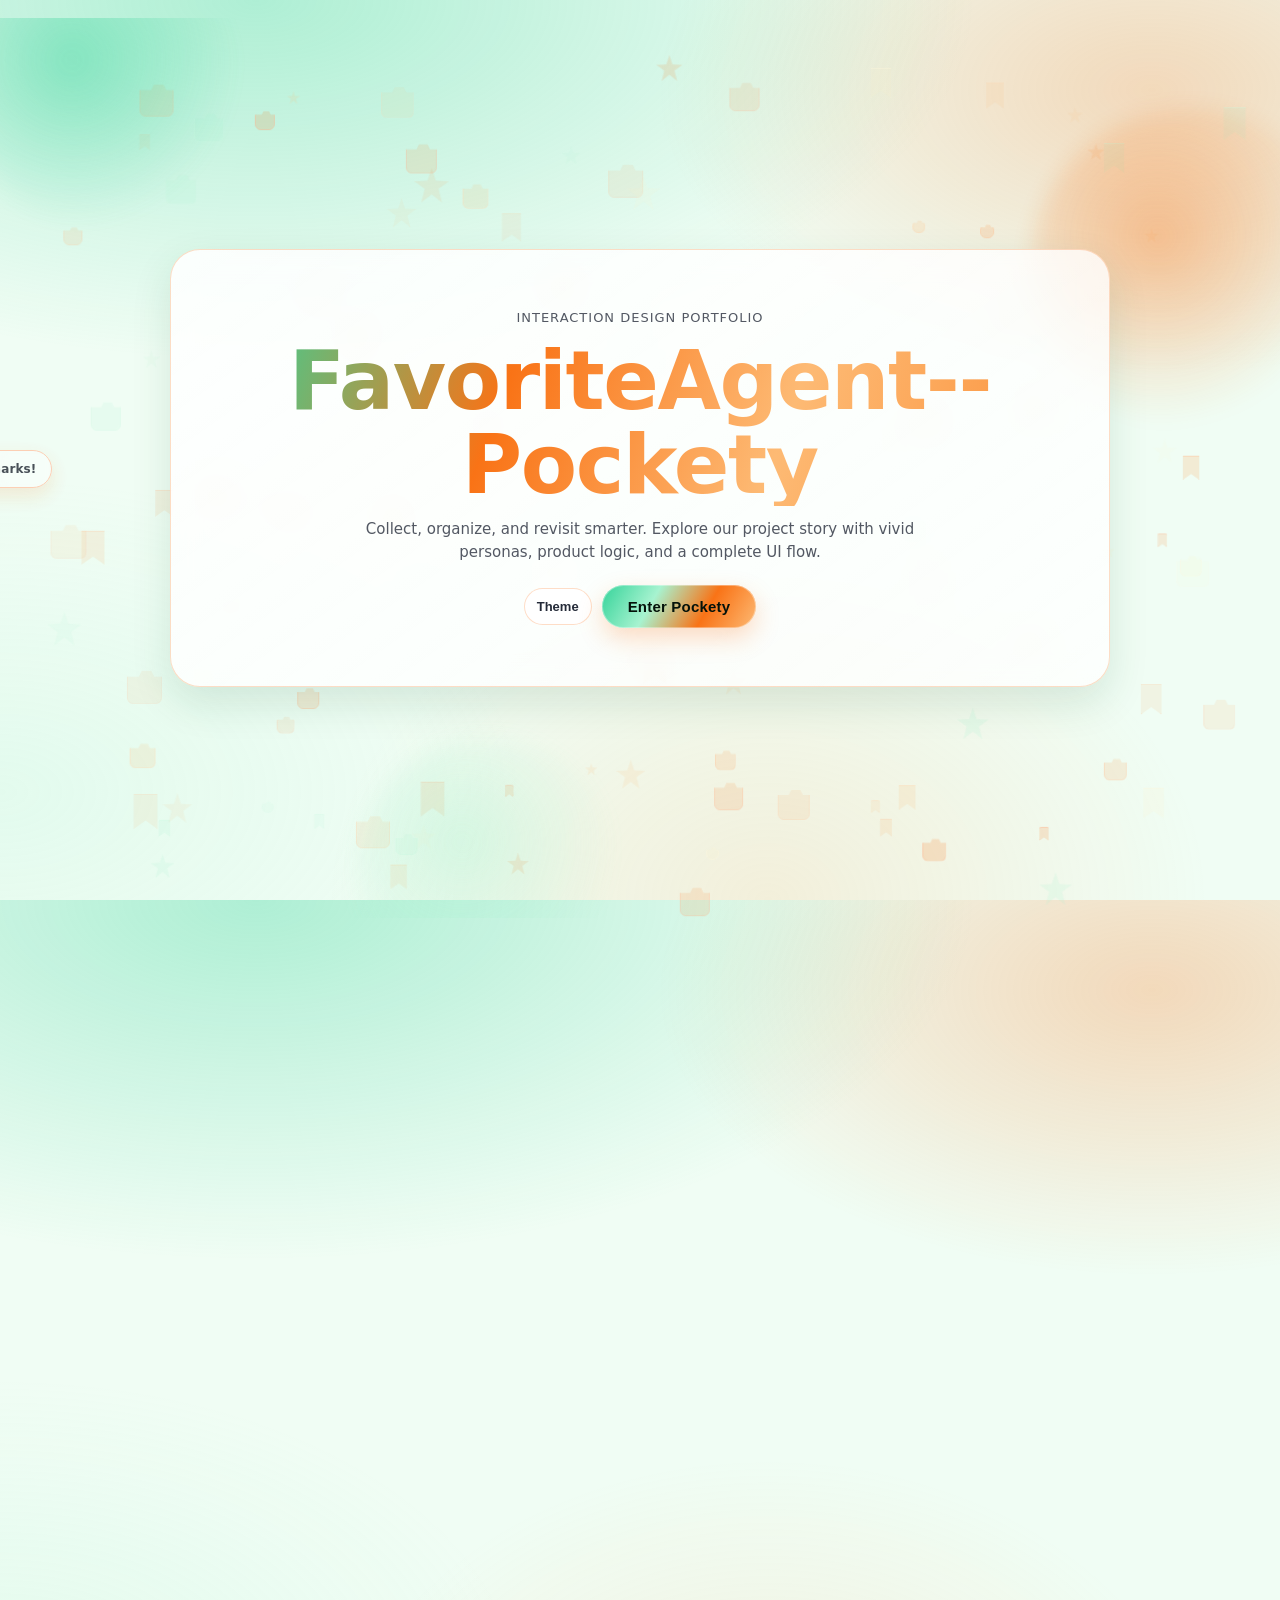
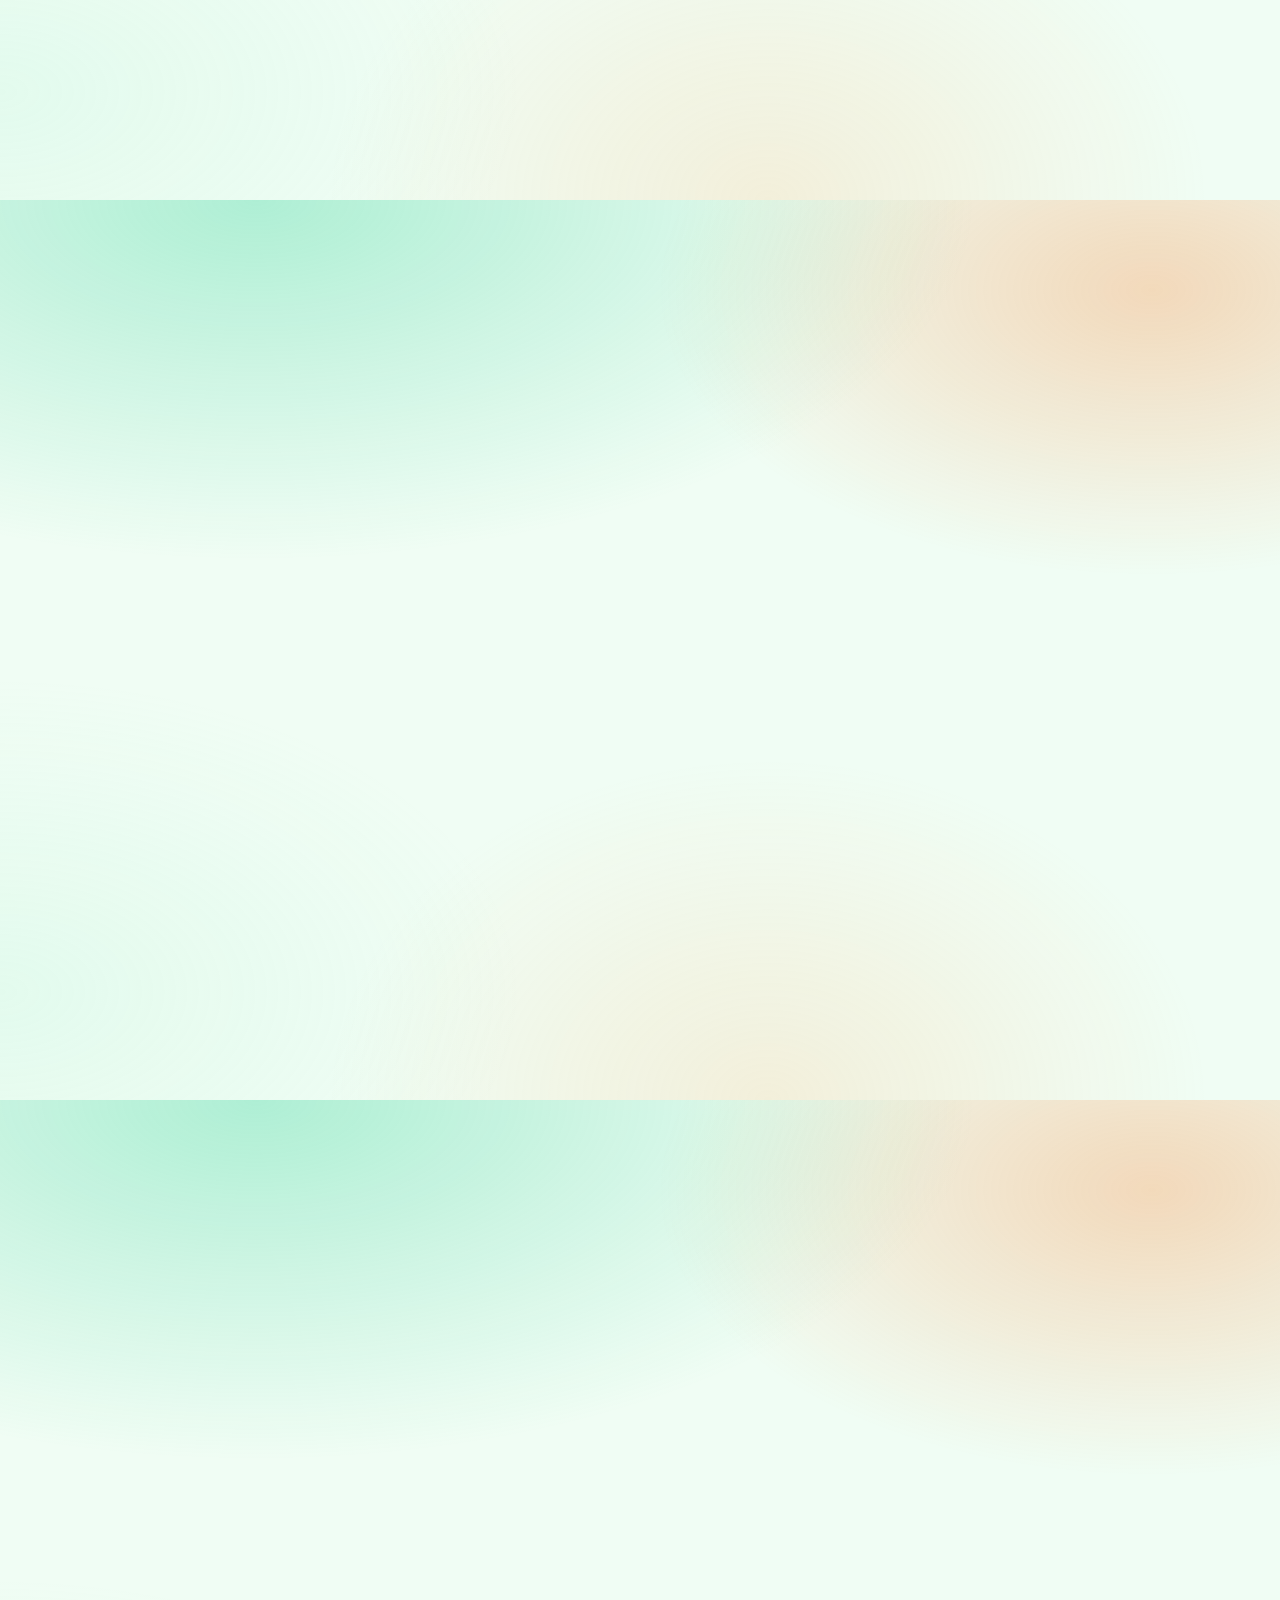
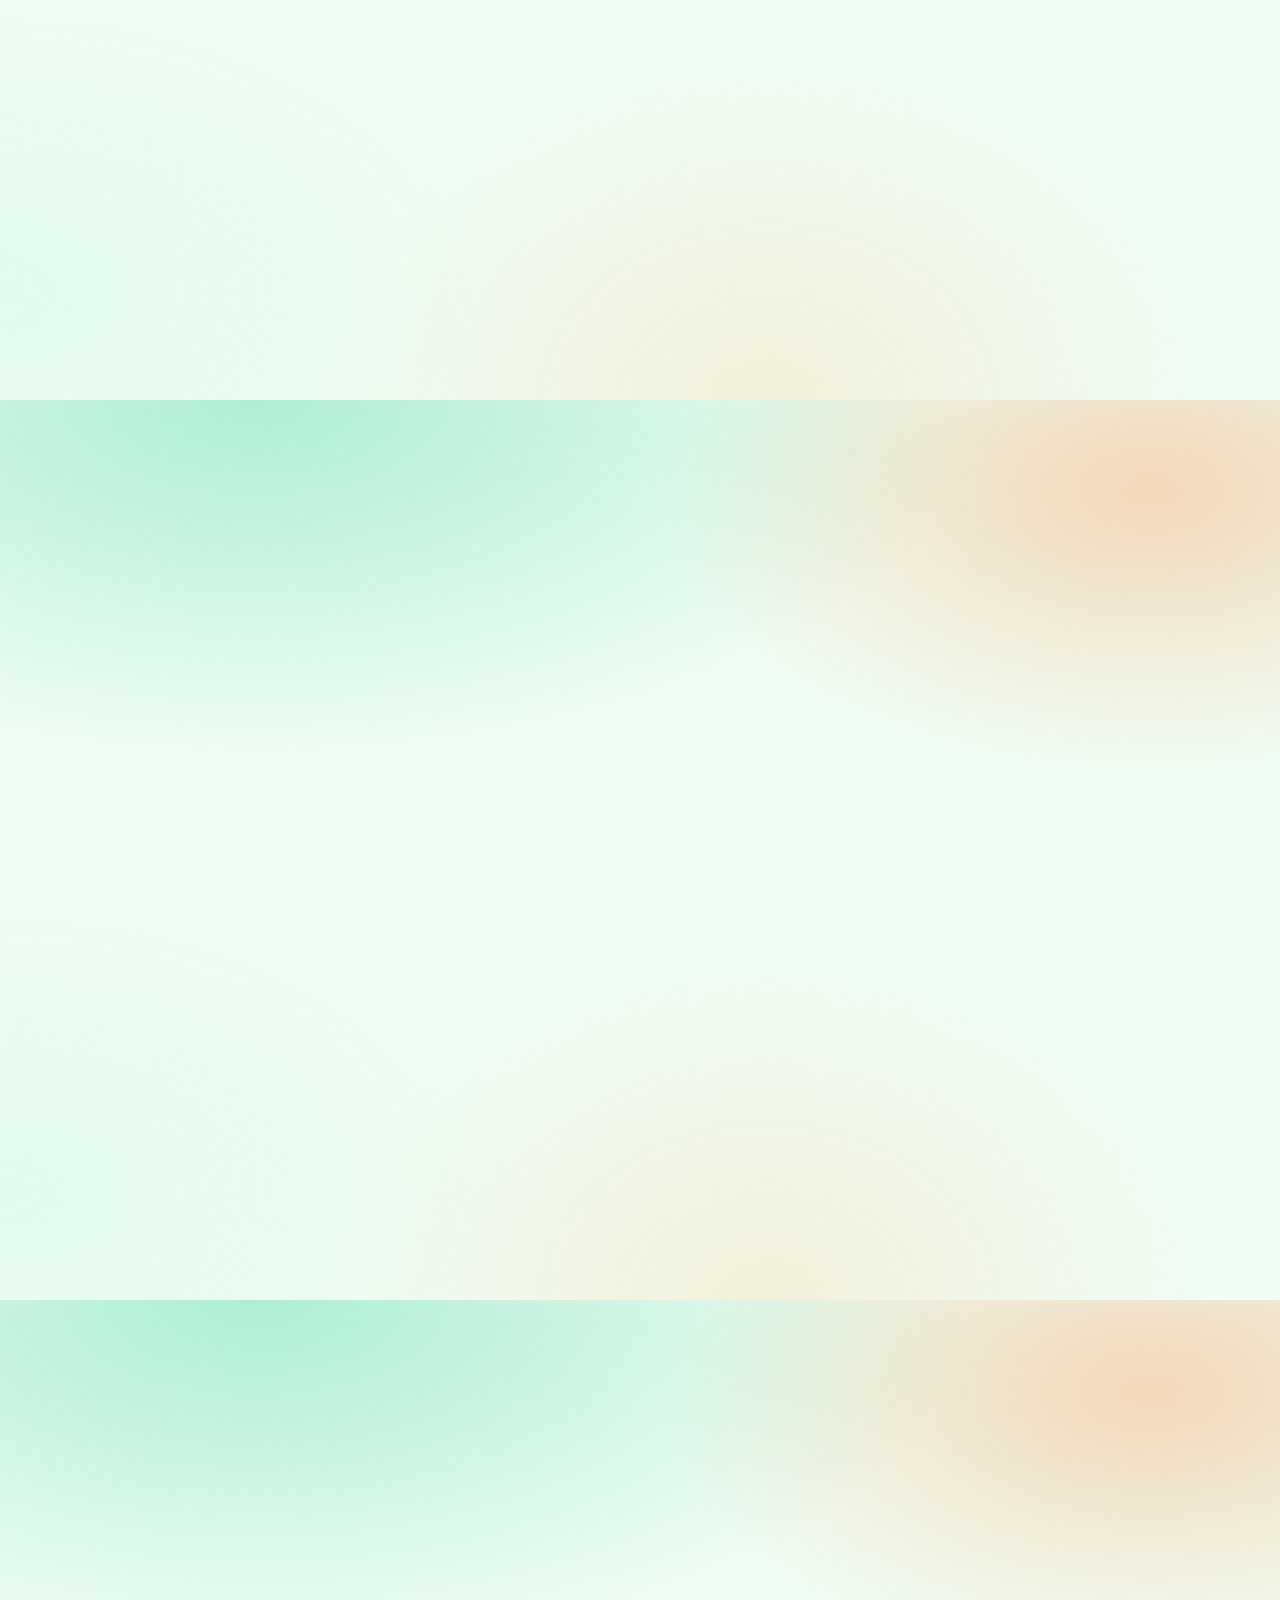
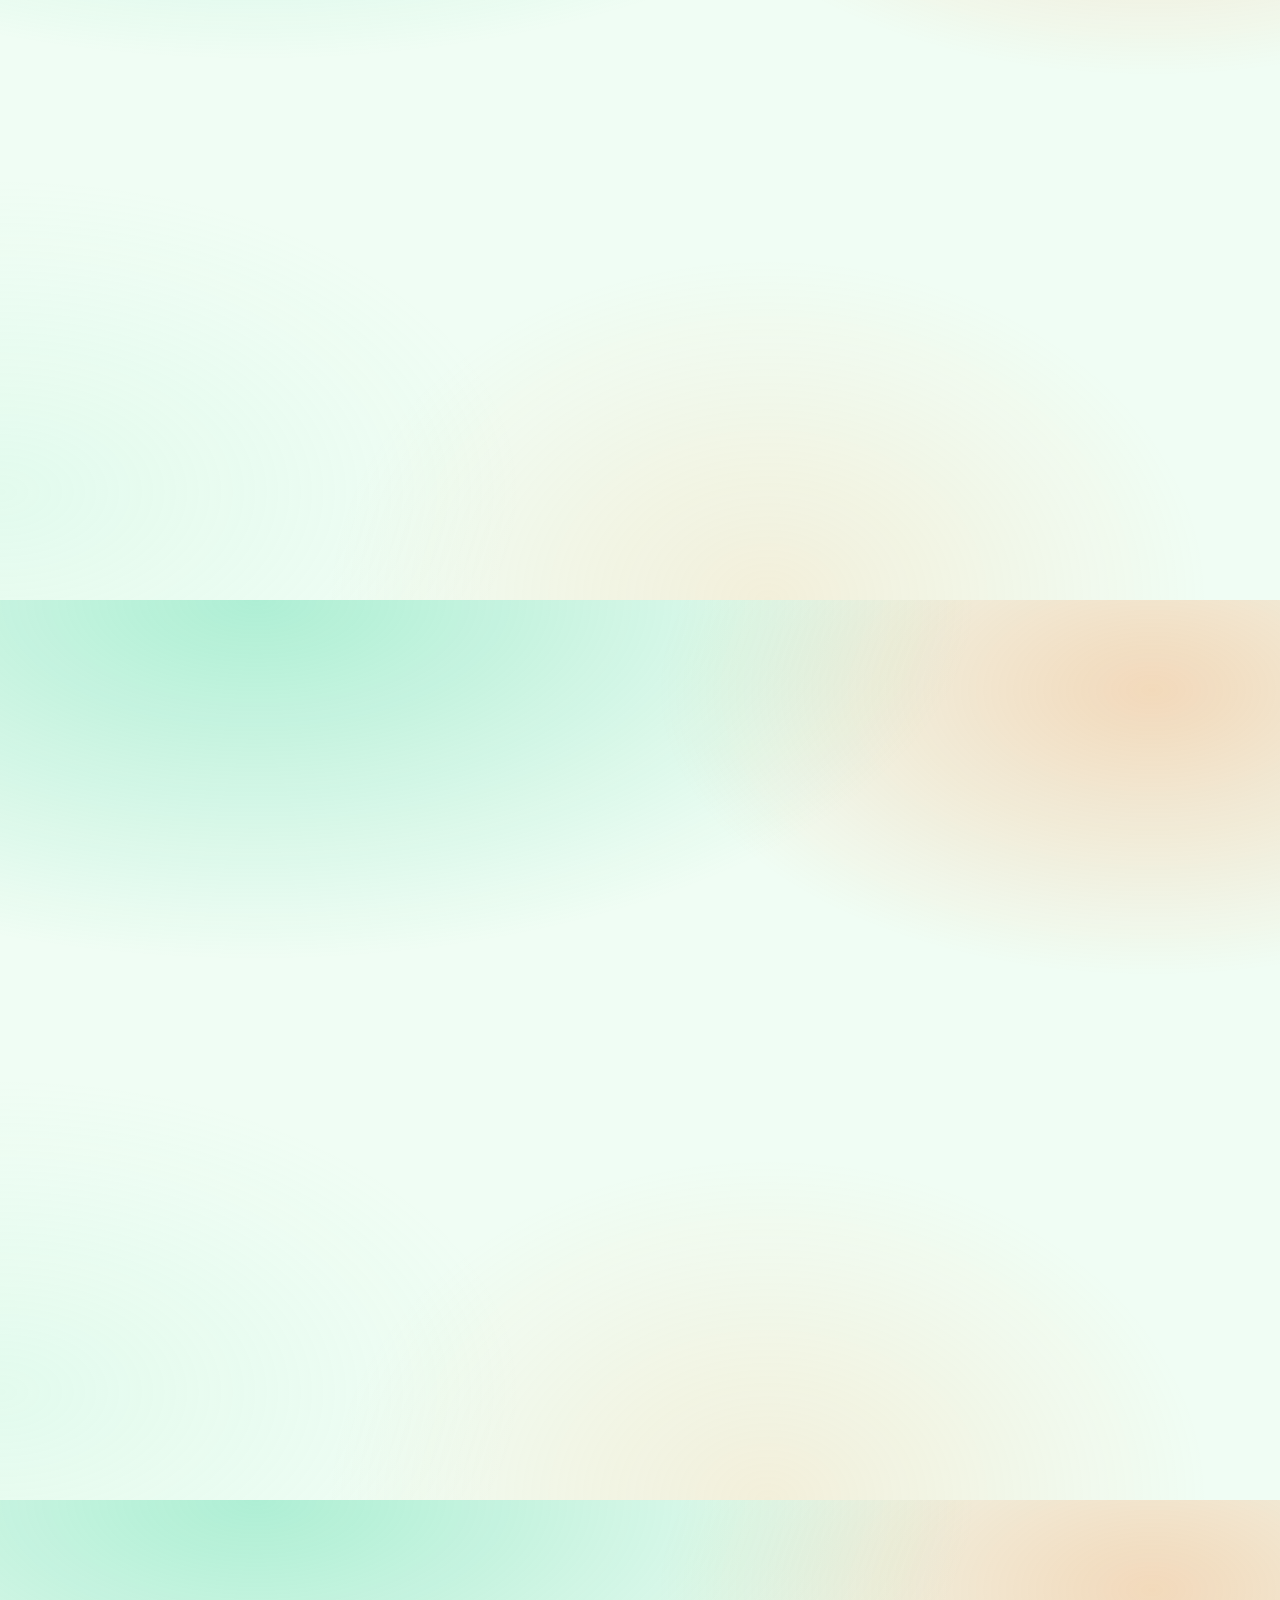
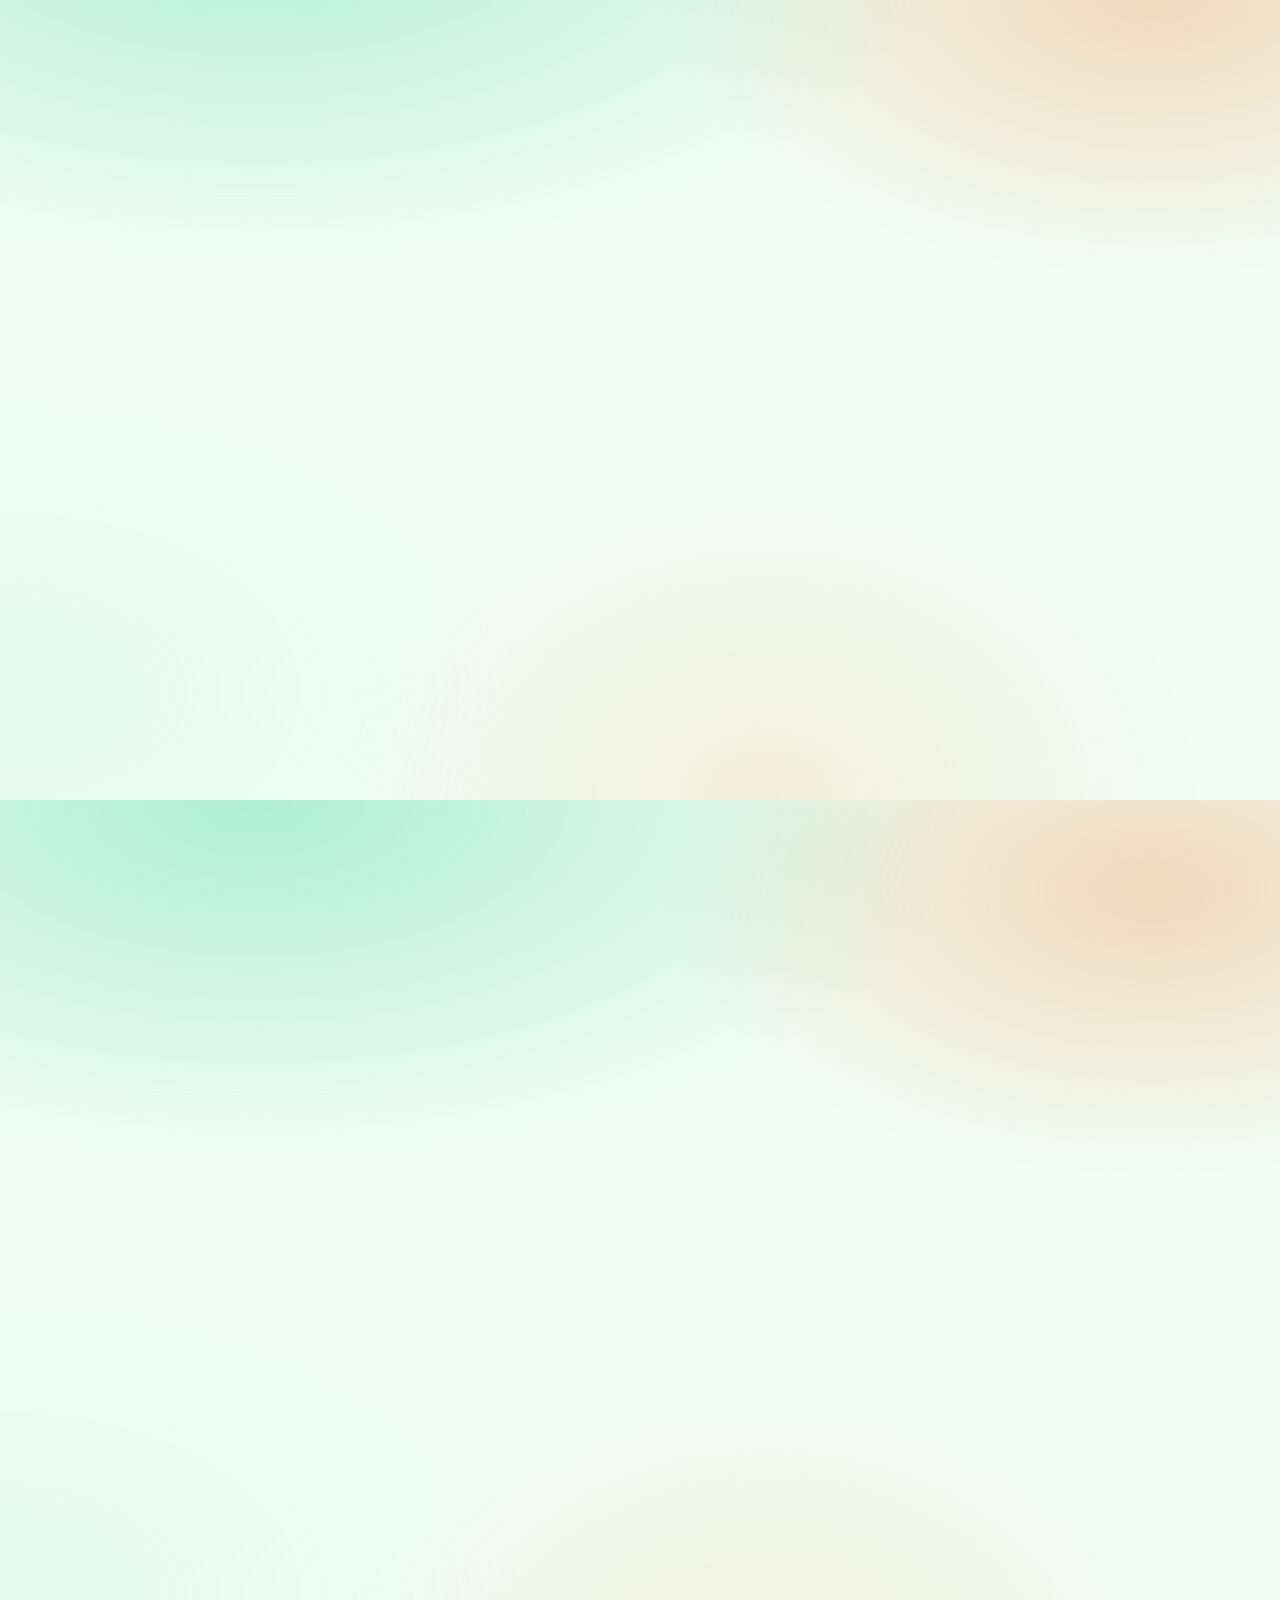
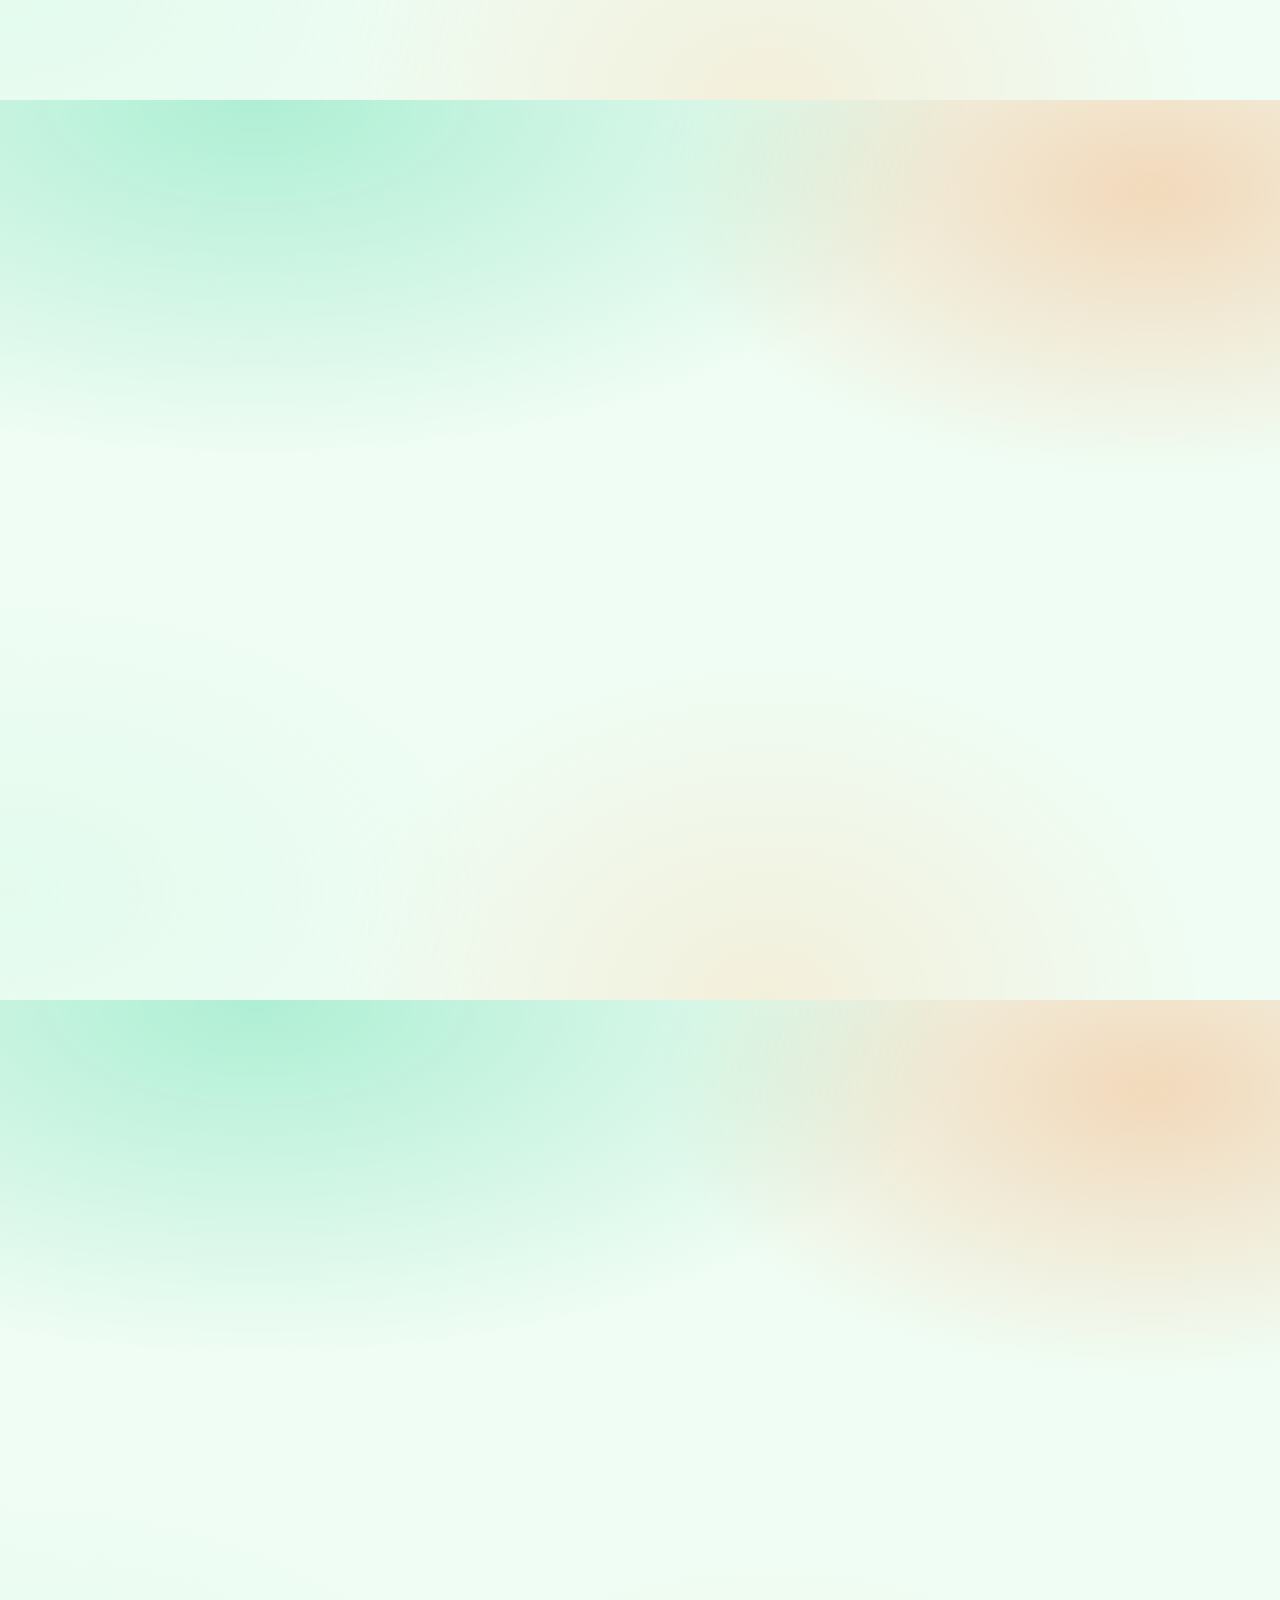
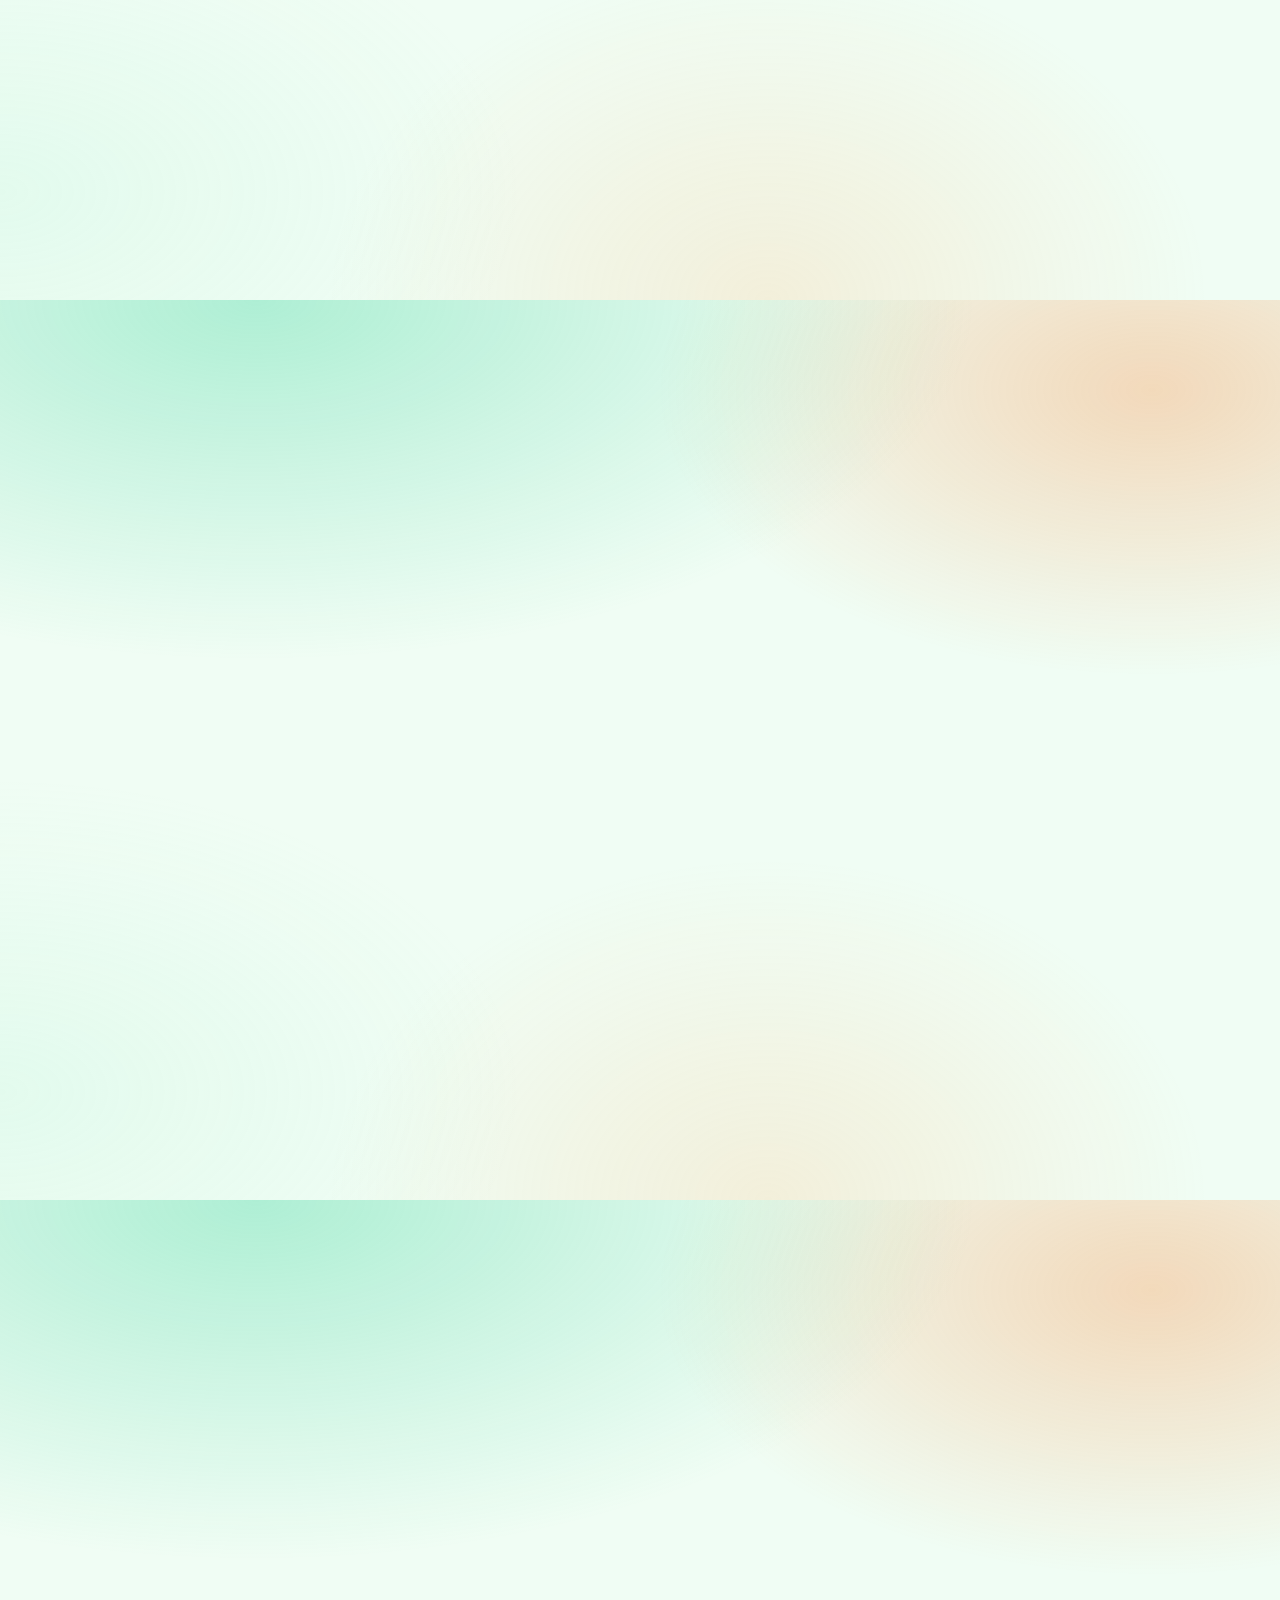
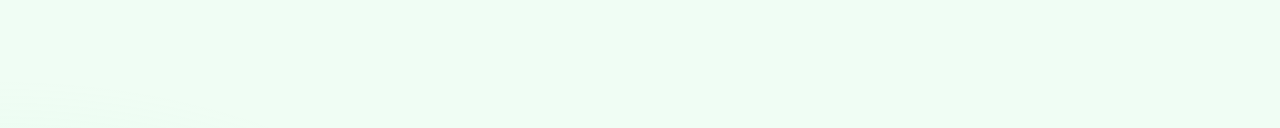
==== commit 94baf4d9: "Update index.html" ====
--- a/index.html
+++ b/index.html
@@ -43,7 +43,7 @@
       </div>
       <div class="entry-card">
         <p class="entry-kicker">Interaction Design Portfolio</p>
-        <h1 class="entry-title">FavariteAgent--Pockety</h1>
+        <h1 class="entry-title">FavoriteAgent--Pockety</h1>
         <p class="entry-desc">
           Collect, organize, and revisit smarter. Explore our project story with vivid personas, product
           logic, and a complete UI flow.
